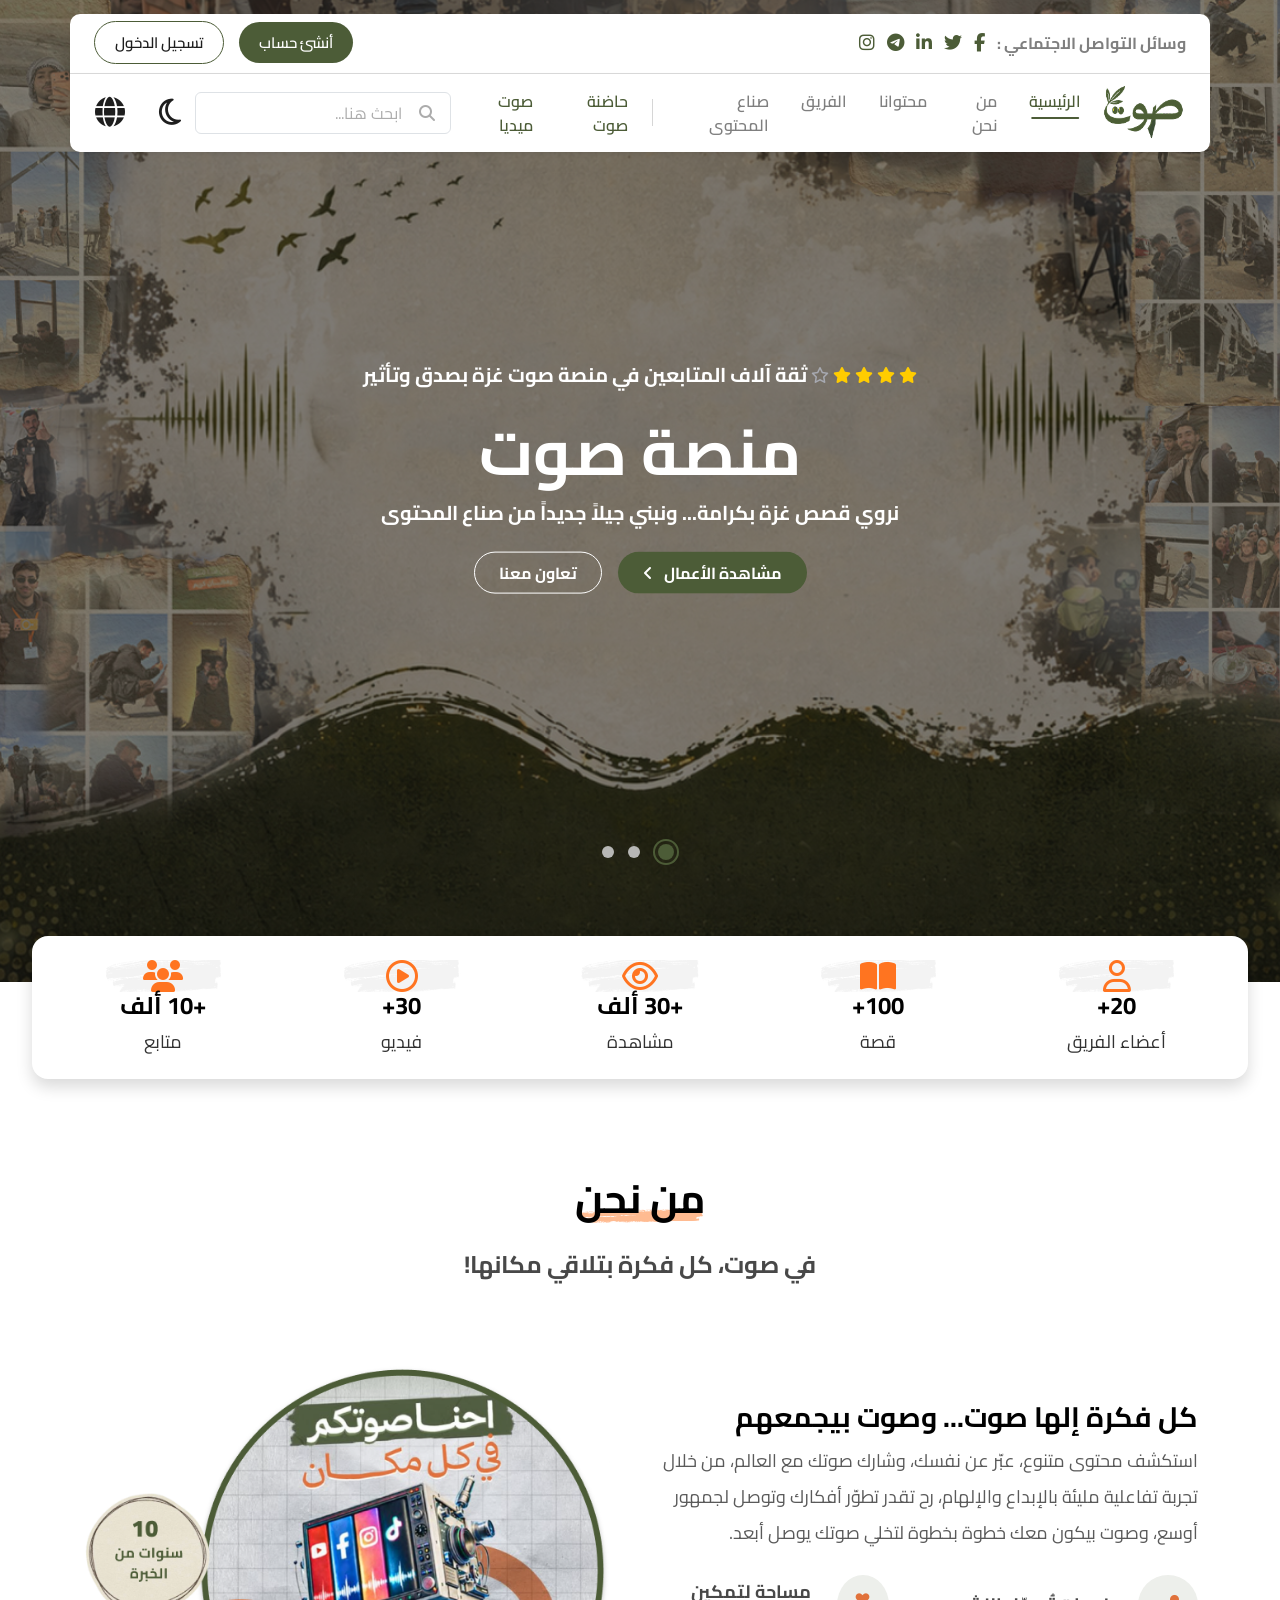
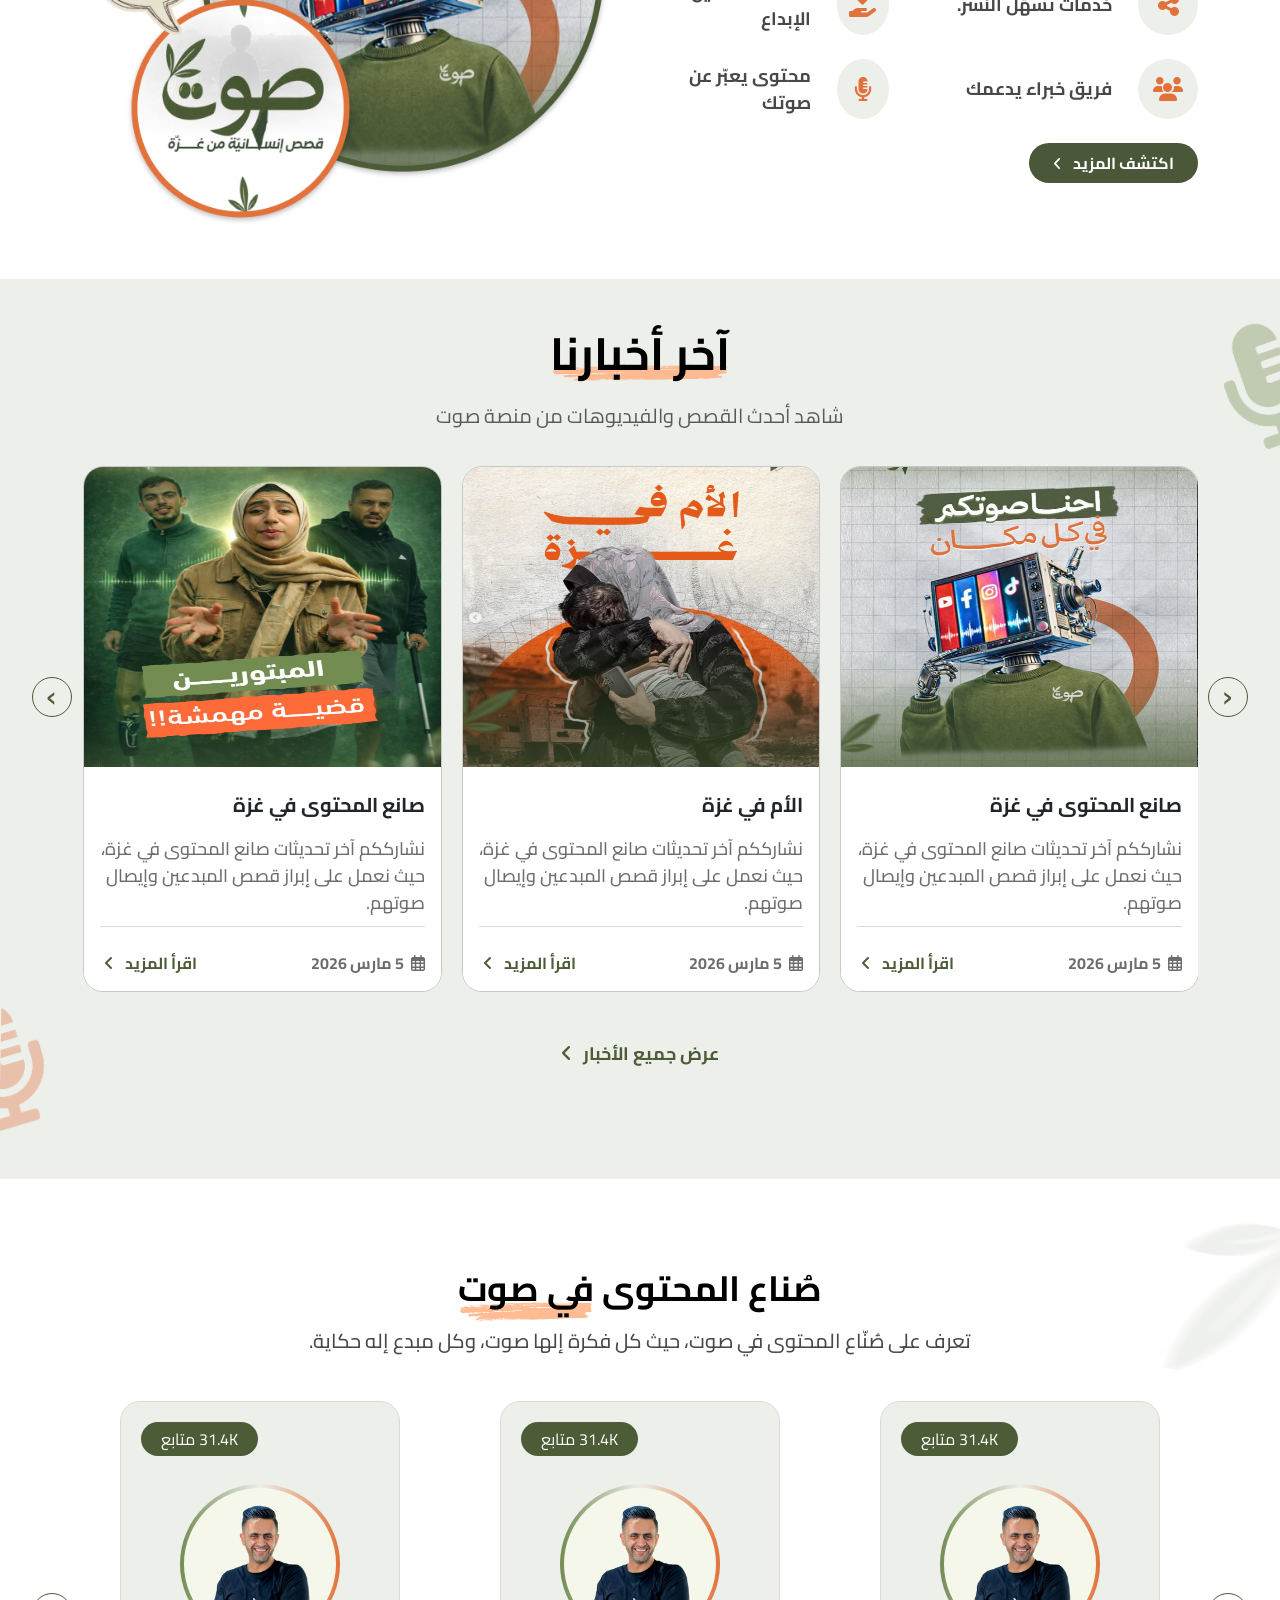
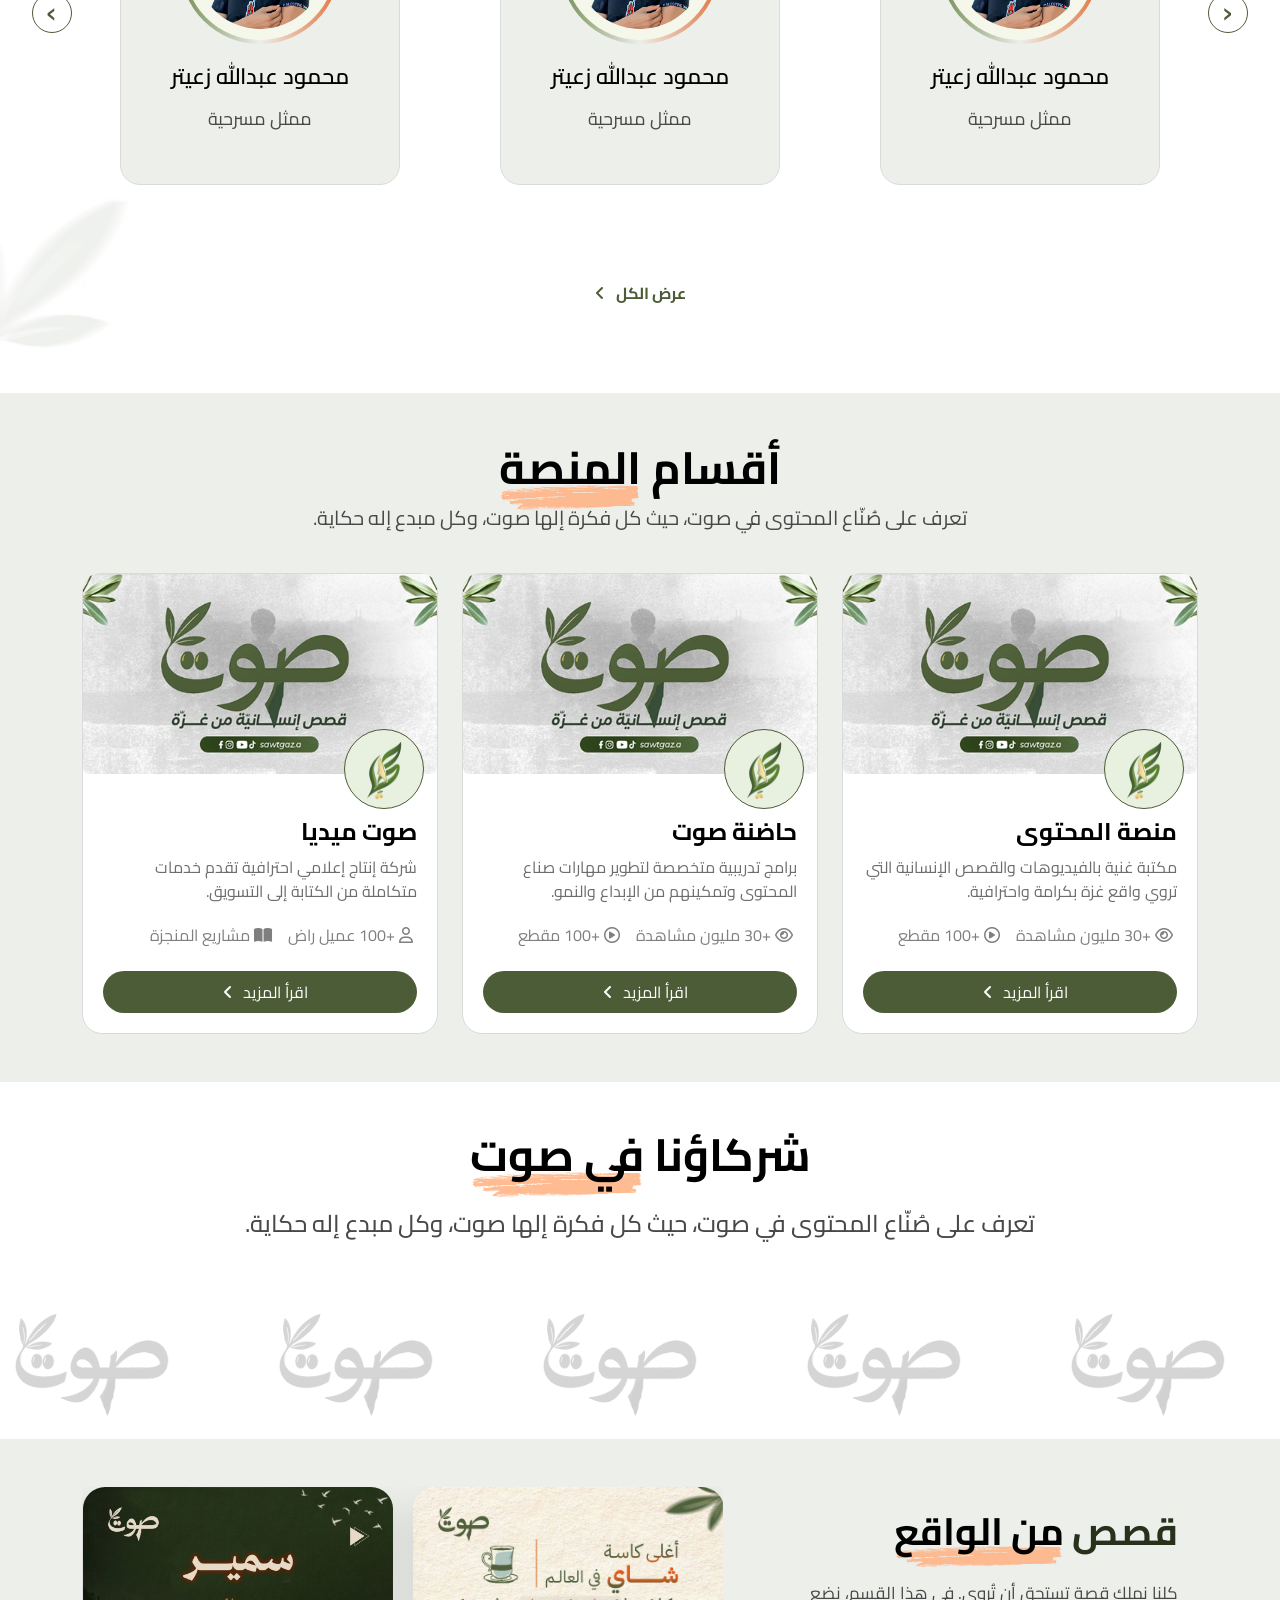
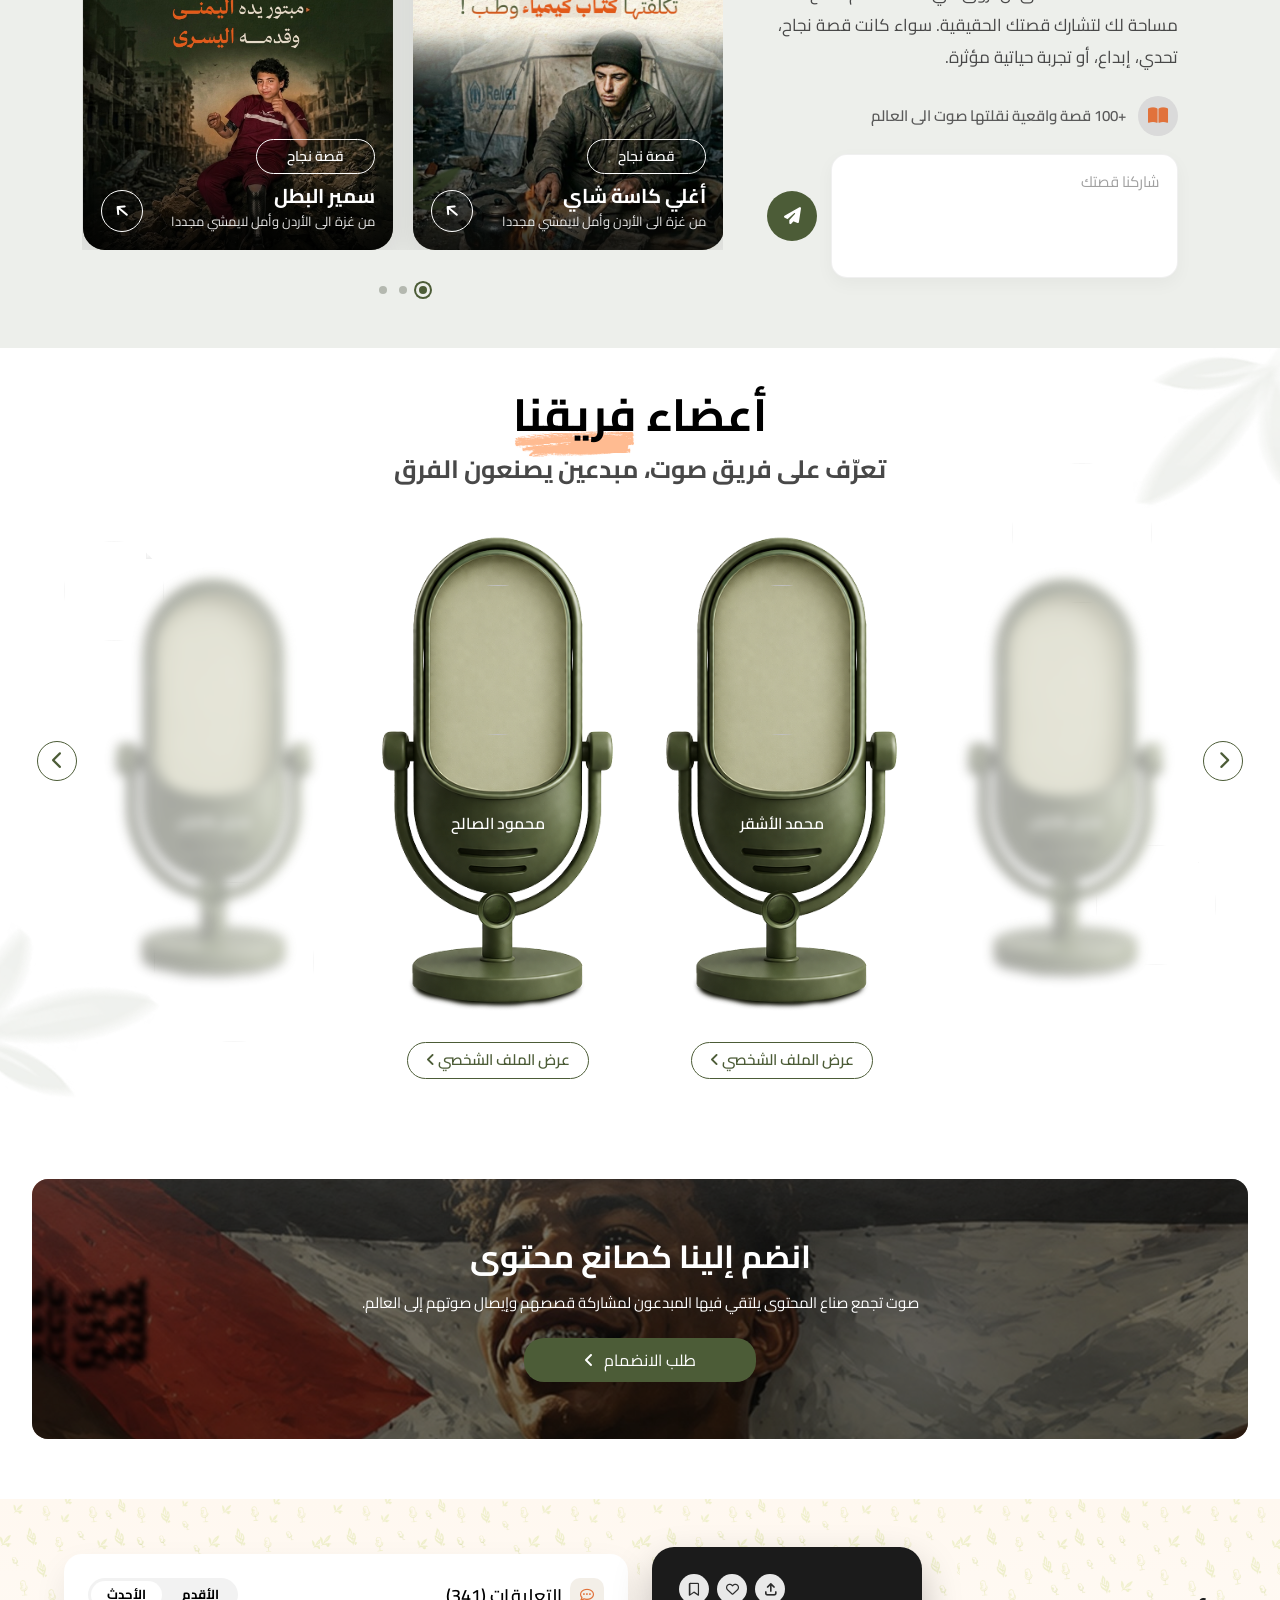
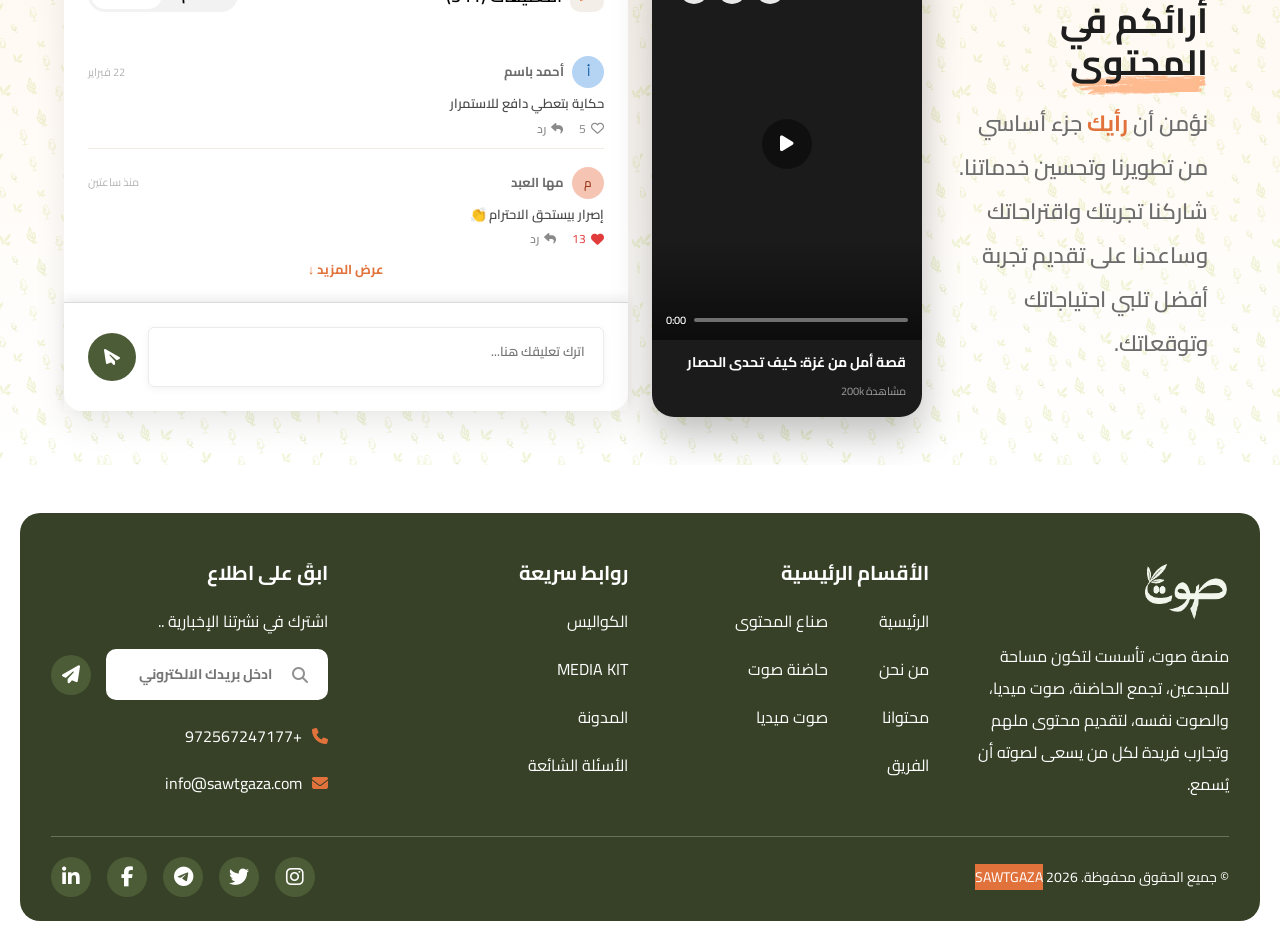
==== index.html @ f40f0eac "edit about page" ====
<!doctype html>
<html lang="ar" dir="rtl">
  <head>
    <meta charset="UTF-8" />
    <meta
      name="viewport"
      content="width=device-width, initial-scale=1, shrink-to-fit=no"
    />
    <meta http-equiv="X-UA-Compatible" content="IE=edge" />
    <title>Sawt</title>
    <link
      rel="shortcut icon"
      type="image/x-icon"
      href="assets/images/icon.png"
    />
    <!-- Bootstrap CSS -->
    <link
      href="https://cdn.jsdelivr.net/npm/bootstrap@5.3.0/dist/css/bootstrap.min.css"
      rel="stylesheet"
    />
    <!--<link rel="stylesheet" href="https://cdn.jsdelivr.net/npm/bootstrap@5.0.2/dist/css/bootstrap.rtl.min.css" integrity="sha384-gXt9imSW0VcJVHezoNQsP+TNrjYXoGcrqBZJpry9zJt8PCQjobwmhMGaDHTASo9N" crossorigin="anonymous">-->

    <link
      rel="stylesheet"
      href="https://cdnjs.cloudflare.com/ajax/libs/font-awesome/6.2.1/css/all.min.css"
      integrity="sha512-MV7K8+y+gLIBoVD59lQIYicR65iaqukzvf/nwasF0nqhPay5w/9lJmVM2hMDcnK1OnMGCdVK+iQrJ7lzPJQd1w=="
      crossorigin="anonymous"
      referrerpolicy="no-referrer"
    />
    <link
      rel="stylesheet"
      href="https://cdnjs.cloudflare.com/ajax/libs/OwlCarousel2/2.3.4/assets/owl.carousel.min.css"
      integrity="sha512-tS3S5qG0BlhnQROyJXvNjeEM4UpMXHrQfTGmbQ1gKmelCxlSEBUaxhRBj/EFTzpbP4RVSrpEikbmdJobCvhE3g=="
      crossorigin="anonymous"
      referrerpolicy="no-referrer"
    />
    <link
      rel="stylesheet"
      href="https://cdnjs.cloudflare.com/ajax/libs/aos/2.3.4/aos.css"
      integrity="sha512-1cK78a1o+ht2JcaW6g8OXYwqpev9+6GqOkz9xmBN9iUUhIndKtxwILGWYOSibOKjLsEdjyjZvYDq/cZwNeak0w=="
      crossorigin="anonymous"
      referrerpolicy="no-referrer"
    />
    <link
      rel="stylesheet"
      href="https://cdnjs.cloudflare.com/ajax/libs/fancybox/3.5.7/jquery.fancybox.min.css"
      integrity="sha512-H9jrZiiopUdsLpg94A333EfumgUBpO9MdbxStdeITo+KEIMaNfHNvwyjjDJb+ERPaRS6DpyRlKbvPUasNItRyw=="
      crossorigin="anonymous"
      referrerpolicy="no-referrer"
    />
    <link
      rel="stylesheet"
      href="https://cdnjs.cloudflare.com/ajax/libs/OwlCarousel2/2.3.4/assets/owl.carousel.min.css"
    />
    <link
      rel="stylesheet"
      href="https://cdnjs.cloudflare.com/ajax/libs/OwlCarousel2/2.3.4/assets/owl.theme.default.min.css"
    />
    <link rel="stylesheet" href="assets/css/style.css" />
  </head>

  <body>
    <header>
      <div class="main-header-wrapper py-1">
        <div
          class="container nav-face py-2 text-white border-bottom border-light border-opacity-25"
        >
          <div
            class="container d-flex justify-content-between align-items-center"
          >
            <div class="social-links">
              <span
                class="font-18 ms-2"
                data-i18n="follow_us"
                style="
                  color: rgba(127, 127, 127, 1);
                  font-weight: bold;
                  font-size: 16px;
                "
                >وسائل التواصل الاجتماعي</span
              >
              <a href="#" class="text-white ms-2"
                ><i class="fab fa-facebook-f font-18"></i
              ></a>
              <a href="#" class="text-white ms-2"
                ><i class="fab fa-twitter font-18"></i
              ></a>
              <a href="#" class="text-white ms-2"
                ><i class="fab fa-linkedin-in font-18"></i
              ></a>
              <a href="#" class="text-white ms-2"
                ><i class="fab fa-telegram-plane font-18"></i
              ></a>
              <a href="#" class="text-white ms-2"
                ><i class="fab fa-instagram font-18"></i
              ></a>
            </div>

            <div
              class="contact-info small d-flex justify-content-center align-items-center"
            >
              <div class="register-btn">
                <a href="register.html" data-i18n="register_account"
                  >أنشئ حساب</a
                >
              </div>
              <div class="sign-in-btn">
                <a href="login.html" data-i18n="sign_in">تسجيل الدخول</a>
              </div>
            </div>
          </div>
        </div>

        <nav class="navbar navbar-expand-lg py-1">
          <div class="container bg-white shadow-sm py-1">
            <a class="navbar-brand" href="#" style="margin-right: 0 !important">
              <img src="assets/images/صوت 1.png" alt="Sawt Logo" height="60" />
            </a>
            <button
              class="navbar-toggler"
              type="button"
              data-bs-toggle="collapse"
              data-bs-target="#mainNav"
            >
              <span class="navbar-toggler-icon"></span>
            </button>
            <div
              class="collapse navbar-collapse flex-column flex-lg-row align-items-start align-items-lg-center"
              id="mainNav"
            >
              <ul
                class="navbar-nav mb-2 mb-lg-0 fw-bold"
                style="text-align: start"
              >
                <li class="nav-item ms-lg-3">
                  <a
                    class="nav-link active font-16"
                    href="#"
                    data-i18n="nav_home"
                    >الرئيسية</a
                  >
                </li>
                <li class="nav-item ms-lg-3">
                  <a
                    class="nav-link font-16"
                    href="/about.html"
                    target="_self"
                    data-i18n="nav_about"
                    >من نحن</a
                  >
                </li>
                <li class="nav-item ms-lg-3">
                  <a
                    class="nav-link font-16"
                    href="/content.html"
                    data-i18n="nav_content"
                    >محتوانا</a
                  >
                </li>
                <li class="nav-item ms-lg-3">
                  <a class="nav-link font-16" href="#" data-i18n="nav_team"
                    >الفريق</a
                  >
                </li>
                <li class="nav-item ms-lg-3">
                  <a class="nav-link font-16" href="#" data-i18n="nav_creators"
                    >صناع المحتوى</a
                  >
                </li>
                <div class="v-divider d-none d-lg-block mx-3"></div>
                <li class="nav-item ms-lg-3">
                  <a
                    class="nav-link font-16"
                    href="#"
                    style="color: rgba(76, 92, 55, 1) !important"
                    data-i18n="nav_incubator"
                    >حاضنة صوت</a
                  >
                </li>
                <li class="nav-item ms-lg-3">
                  <a
                    class="nav-link font-16 font-color-green"
                    href="#"
                    style="color: rgba(76, 92, 55, 1) !important"
                    data-i18n="nav_media"
                    >صوت ميديا</a
                  >
                </li>
              </ul>

              <div class="d-flex gap-2 nav-search-div">
                <div class="position-relative nav-search-div">
                  <i
                    class="fa fa-search position-absolute top-50 end-0 translate-middle-y me-3"
                    style="color: #acacac"
                  ></i>

                  <input
                    type="text"
                    class="form-control pe-5 custom-placeholder py-2 search-input"
                    placeholder="ابحث هنا..."
                    data-i18n-placeholder="search_placeholder"
                  />
                </div>
              </div>

              <div class="contact-info-nav small d-flex">
                <div class="register-btn">
                  <a href="register.html" data-i18n="register_account"
                    >أنشئ حساب</a
                  >
                </div>
                <div class="sign-in-btn">
                  <a href="login.html" data-i18n="sign_in">تسجيل الدخول</a>
                </div>
              </div>
              <div class="searchDiv d-flex align-items-center gap-2">
                <button class="btn rounded-nav">
                  <i class="fa-regular fa-moon"></i>
                </button>

                <button class="btn rounded-nav language-btn">
                  <i class="fa-solid fa-globe"></i>
                </button>
              </div>
            </div>
          </div>
        </nav>

        <div id="heroCarousel" class="carousel slide" data-bs-ride="carousel">
          <div class="carousel-indicators">
            <div>
              <button
                type="button"
                data-bs-target="#heroCarousel"
                data-bs-slide-to="0"
                class="active"
              ></button>
            </div>
            <div>
              <button
                type="button"
                data-bs-target="#heroCarousel"
                data-bs-slide-to="1"
              ></button>
            </div>

            <div>
              <button
                type="button"
                data-bs-target="#heroCarousel"
                data-bs-slide-to="2"
              ></button>
            </div>
          </div>

          <div class="carousel-inner">
            <div class="carousel-item position-relative active">
              <div class="overlay"></div>
              <img
                src="assets/images/heroSectionImg.jpeg"
                class="d-block w-100 carousel-img"
                alt="منصة صوت 1"
              />
              <div class="carousel-caption-custom text-center">
                <div class="container">
                  <div
                    class="d-md-flex justify-content-center gap-1 mb-4 align-items-center"
                  >
                    <i class="fa-solid fa-star yellow-stars"></i>
                    <i class="fa-solid fa-star yellow-stars"></i>
                    <i class="fa-solid fa-star yellow-stars"></i>
                    <i class="fa-solid fa-star yellow-stars"></i>
                    <i class="fa-regular fa-star gray-star"></i>

                    <p
                      class="text-white fw-bold hero-subtitle mb-0"
                      data-i18n="hero_trust"
                    >
                      ثقة آلاف المتابعين في منصة صوت غزة بصدق وتأثير
                    </p>
                  </div>

                  <h1
                    class="display-3 fw-bold text-white hero-title"
                    data-i18n="hero_title"
                  >
                    منصة صوت
                  </h1>
                  <p
                    class="mb-4 text-white fw-bold hero-subtitle"
                    data-i18n="hero_subtitle"
                  >
                    نروي قصص غزة بكرامة... ونبني جيلاً جديداً من صناع المحتوى
                  </p>
                  <div
                    class="d-flex justify-content-center gap-3 heroOptionsBtn"
                  >
                    <button
                      class="btn rounded-pill px-4 py-2 text-white fw-bold hero-btn-watch"
                      style="background-color: rgba(76, 92, 55, 1)"
                    >
                      <span class="ms-2" data-i18n="hero_btn_watch"
                        >مشاهدة الأعمال</span
                      >
                      <i class="fa-solid fa-angle-left"></i>
                    </button>

                    <button
                      class="btn rounded-pill px-4 py-2 text-white fw-bold hero-btn-support"
                      data-i18n="hero_btn_collab"
                    >
                      تعاون معنا
                    </button>
                  </div>
                </div>
              </div>
            </div>
            <div class="carousel-item position-relative">
              <div class="overlay"></div>
              <img
                src="assets/images/background.PNG"
                class="d-block w-100 carousel-img"
                alt="منصة صوت 1"
              />
              <div class="carousel-caption-custom text-center">
                <div class="container">
                  <div
                    class="d-md-flex justify-content-center gap-1 mb-4 align-items-center"
                  >
                    <i class="fa-solid fa-star yellow-stars"></i>
                    <i class="fa-solid fa-star yellow-stars"></i>
                    <i class="fa-solid fa-star yellow-stars"></i>
                    <i class="fa-solid fa-star yellow-stars"></i>
                    <i class="fa-regular fa-star gray-star"></i>

                    <p
                      class="text-white fw-bold hero-subtitle mb-0"
                      data-i18n="hero_trust"
                    >
                      ثقة آلاف المتابعين في منصة صوت غزة بصدق وتأثير
                    </p>
                  </div>

                  <h1
                    class="display-3 fw-bold text-white hero-title"
                    data-i18n="hero_title"
                  >
                    منصة صوت
                  </h1>
                  <p
                    class="mb-4 text-white fw-bold hero-subtitle"
                    data-i18n="hero_subtitle"
                  >
                    نروي قصص غزة بكرامة... ونبني جيلاً جديداً من صناع المحتوى
                  </p>
                  <div
                    class="d-flex justify-content-center gap-3 heroOptionsBtn"
                  >
                    <button
                      class="btn rounded-pill px-4 py-2 text-white fw-bold hero-btn-watch"
                      style="background-color: rgba(76, 92, 55, 1)"
                    >
                      <span class="ms-2" data-i18n="hero_btn_watch"
                        >مشاهدة الأعمال</span
                      >
                      <i class="fa-solid fa-angle-left"></i>
                    </button>

                    <button
                      class="btn rounded-pill px-4 py-2 text-white fw-bold hero-btn-support"
                      data-i18n="hero_btn_collab"
                    >
                      تعاون معنا
                    </button>
                  </div>
                </div>
              </div>
            </div>
            <div class="carousel-item position-relative">
              <div class="overlay"></div>
              <img
                src="assets/images/heroSectionImg.jpeg"
                class="d-block w-100 carousel-img"
                alt="منصة صوت 1"
              />
              <div class="carousel-caption-custom text-center">
                <div class="container">
                  <div
                    class="d-md-flex justify-content-center gap-1 mb-4 align-items-center"
                  >
                    <i class="fa-solid fa-star yellow-stars"></i>
                    <i class="fa-solid fa-star yellow-stars"></i>
                    <i class="fa-solid fa-star yellow-stars"></i>
                    <i class="fa-solid fa-star yellow-stars"></i>
                    <i class="fa-regular fa-star gray-star"></i>

                    <p
                      class="text-white fw-bold hero-subtitle mb-0"
                      data-i18n="hero_trust"
                    >
                      ثقة آلاف المتابعين في منصة صوت غزة بصدق وتأثير
                    </p>
                  </div>
                  <h1
                    class="display-3 fw-bold text-white hero-title"
                    data-i18n="hero_title"
                  >
                    منصة صوت
                  </h1>
                  <p
                    class="mb-4 text-white fw-bold hero-subtitle"
                    data-i18n="hero_subtitle"
                  >
                    نروي قصص غزة بكرامة... ونبني جيلاً جديداً من صناع المحتوى
                  </p>
                  <div
                    class="d-flex justify-content-center gap-3 heroOptionsBtn"
                  >
                    <button
                      class="btn rounded-pill px-4 py-2 text-white fw-bold hero-btn-watch"
                      style="background-color: rgba(76, 92, 55, 1)"
                    >
                      <span class="ms-2" data-i18n="hero_btn_watch"
                        >مشاهدة الأعمال</span
                      >
                      <i class="fa-solid fa-angle-left"></i>
                    </button>

                    <button
                      class="btn rounded-pill px-4 py-2 text-white fw-bold hero-btn-support"
                      data-i18n="hero_btn_collab"
                    >
                      تعاون معنا
                    </button>
                  </div>
                </div>
              </div>
            </div>
          </div>
        </div>
      </div>

      <div class="stats-bar">
        <div
          class="box-element container front-face text-white rounded-4 shadow py-4"
        >
          <div
            class="row d-flex justify-content-center align-items-center text-center g-0"
          >
            <div class="col count">
              <i class="fa-regular fa-user"></i>
              <h3 class="counter font-mob-22">20+</h3>
              <p class="mb-0" data-i18n="stat_team">أعضاء الفريق</p>
            </div>
            <div class="col count">
              <i class="fa-solid fa-book-open"></i>
              <h3 class="font-mob-22 counter">100+</h3>
              <p class="mb-0" data-i18n="stat_stories">قصة</p>
            </div>
            <div class="col count">
              <i class="fa-regular fa-eye"></i>
              <h3 class="font-mob-22">
                +30 <span data-i18n="one_thousand"></span>
              </h3>
              <p class="mb-0" data-i18n="stat_views">مشاهدة</p>
            </div>
            <div class="col count">
              <i class="fa-regular fa-circle-play"></i>
              <h3 class="counter font-mob-22">30+</h3>
              <p class="mb-0" data-i18n="stat_videos">فيديو</p>
            </div>
            <div class="col count">
              <i class="fa-solid fa-users"></i>
              <h3 class="font-mob-22">
                +10 <span data-i18n="one_thousand"></span>
              </h3>

              <p class="mb-0" data-i18n="stat_followers">متابع</p>
            </div>
          </div>
        </div>
      </div>
    </header>
    <main class="my-5">
      <section class="sout-section py-5">
        <div class="container">
          <div class="text-center" style="margin-bottom: 70px">
            <h1 class="fw-bold who-us" data-i18n="who_we_are">من نحن</h1>
            <p
              class="mt-4 font-24 fw-bold"
              style="color: rgba(72, 72, 72, 1)"
              data-i18n="welcome_lead"
            >
              في صوت، كل فكرة بتلاقي مكانها!
            </p>
          </div>
          <div class="row">
            <div
              class="col-lg-6 position-relative mt-5"
              style="text-align: start"
            >
              <!-- <img class="mb-2" src="assets/images/صوت 2.png" alt="" /> -->
              <!-- <h6
                class="text-bold mb-2 fw-bold font-18"
                style="color: #9a9a9a"
                data-i18n="welcome_label"
              >
                أهلاً بكم في صوت
              </h6> -->
              <h3
                class="main-title text-bold fw-bold"
                data-i18n="welcome_title"
              >
                كل فكرة إلها صوت... وصوت بيجمعهم
              </h3>

              <p
                class="description text-secondary font-18 lh-lg"
                style="color: rgba(90, 90, 90, 1) !important"
                data-i18n="welcome_desc"
              >
                استكشف محتوى متنوع، عبّر عن نفسك، وشارك صوتك مع العالم، من خلال
                تجربة تفاعلية مليئة بالإبداع والإلهام، رح تقدر تطوّر أفكارك
                وتوصل لجمهور أوسع، وصوت بيكون معك خطوة بخطوة لتخلي صوتك يوصل
                أبعد.
              </p>

              <div class="features-grid row gap-4 my-4">
                <div class="col-6 feature-item d-flex align-items-center">
                  <div class="icon-box">
                    <i class="fa-solid fa-share-nodes"></i>
                  </div>

                  <span
                    class="me-md-3 ms-2 text-bold font-18 fw-bold"
                    data-i18n="feature_publish"
                    >خدمات تُسهّل النشر.</span
                  >
                </div>
                <div class="col feature-item d-flex align-items-center">
                  <div class="icon-box">
                    <i class="fa-solid fa-hand-holding-heart"></i>
                  </div>

                  <span
                    class="me-md-3 ms-2 text-bold font-18 fw-bold"
                    data-i18n="feature_empower_creativity"
                    >مساحة لتمكين الإبداع</span
                  >
                </div>

                <div class="col-6 feature-item d-flex align-items-center">
                  <div class="icon-box">
                    <i class="fa-solid fa-users"></i>
                  </div>

                  <span
                    class="me-md-3 ms-2 text-bold font-18 fw-bold"
                    data-i18n="feature_expert_team"
                    >فريق خبراء يدعمك
                  </span>
                </div>
                <div class="col feature-item d-flex align-items-center">
                  <div class="icon-box">
                    <i class="fa-solid fa-microphone-lines"></i>
                  </div>

                  <span
                    class="me-md-3 ms-2 text-bold font-18 fw-bold"
                    data-i18n="feature_express_voice"
                  >
                    محتوى يعبّر عن صوتك
                  </span>
                </div>
              </div>

              <a
                href="#"
                class="btn btn-dark-green rounded-pill px-4 py-2 font-16 text-bold fw-bold"
              >
                <span class="" data-i18n="discover_more">اكتشف المزيد</span>
                <i
                  class="fa-solid fa-angle-left me-2 font-14 text-bold arrow"
                ></i>
              </a>
            </div>

            <div class="col-lg-6 mt-2">
              <img class="image-swat" src="assets/images/swat.png" alt="" />
            </div>
          </div>
        </div>
      </section>

      <section class="latest-news py-5 position-relative">
        <div class="bg-icon bg-icon-right">
          <img src="assets/images/fa-solid_microphone-alt.png" alt="" />
        </div>
        <div class="bg-icon bg-icon-left">
          <img src="assets/images/fa-solid_microphone-alt (1).png" alt="" />
        </div>
        <div class="container">
          <div class="text-center mb-2">
            <h2 class="fw-bold who-us" style="font-size: 45px">
              <span data-i18n="news_title_pre">آخر</span>
              <span data-i18n="news_title_highlight">أخبارنا</span>
            </h2>
            <p
              class="news-subtitle"
              style="
                font-size: 20px;
                color: rgba(90, 90, 90, 1);
                margin: 20px 0px 35px 0px !important;
              "
              data-i18n="news_subtitle"
            >
              شاهد أحدث القصص والفيديوهات من منصة صوت
            </p>
          </div>
          <div class="owl-carousel creators-carousel">
            <div class="item">
              <div class="card h-100 news-card">
                <img
                  src="assets/images/Rectangle 701.png"
                  class="card-img-top"
                  alt="صانع المحتوى"
                />
                <div class="card-body">
                  <h5 class="card-title fw-bold" data-i18n="news_card1_title">
                    صانع المحتوى في غزة
                  </h5>
                  <p
                    class="card-text font-md-18"
                    style="font-weight: 500; color: rgba(109, 109, 109, 1)"
                    data-i18n="news_desc"
                  >
                    نشارككم آخر تحديثات صانع المحتوى في غزة، حيث نعمل على إبراز
                    قصص المبدعين وإيصال صوتهم.
                  </p>
                </div>
                <div
                  class="card-footer bg-white border-0 d-flex font-16 text-dark pb-3 fw-bold"
                >
                  <span>
                    <i
                      class="fa-regular fa-calendar-days ms-1"
                      style="color: rgba(109, 109, 109, 1)"
                    ></i>

                    <span
                      data-i18n="news_date"
                      style="color: rgba(109, 109, 109, 1)"
                      >5 مارس 2026</span
                    >
                  </span>
                  <span>
                    <a href="#">
                      <span
                        style="color: rgba(76, 92, 55, 1)"
                        data-i18n="read_more"
                        >اقرأ المزيد</span
                      >
                      <i
                        class="fa-solid fa-angle-left me-2 ms-1 arrow"
                        style="color: rgba(76, 92, 55, 1)"
                      ></i>
                    </a>
                  </span>
                </div>
              </div>
            </div>
            <div class="item">
              <div class="card h-100 news-card">
                <img
                  src="assets/images/Rectangle 703.png"
                  class="card-img-top"
                  alt="الام في غزة "
                />
                <div class="card-body">
                  <h5 class="card-title fw-bold" data-i18n="news_card2_title">
                    الام في غزة
                  </h5>
                  <p
                    class="card-text font-md-18"
                    style="font-weight: 500; color: rgba(109, 109, 109, 1)"
                    data-i18n="news_desc"
                  >
                    نشارككم آخر تحديثات صانع المحتوى في غزة، حيث نعمل على إبراز
                    قصص المبدعين وإيصال صوتهم.
                  </p>
                </div>
                <div
                  class="card-footer bg-white border-0 d-flex font-16 text-dark pb-3 fw-bold"
                >
                  <span>
                    <i
                      class="fa-regular fa-calendar-days ms-1"
                      style="color: rgba(109, 109, 109, 1)"
                    ></i>

                    <span
                      data-i18n="news_date"
                      style="color: rgba(109, 109, 109, 1)"
                      >5 مارس 2026</span
                    >
                  </span>
                  <span>
                    <a href="#">
                      <span
                        style="color: rgba(76, 92, 55, 1)"
                        data-i18n="read_more"
                        >اقرأ المزيد</span
                      >
                      <i
                        class="fa-solid fa-angle-left me-2 ms-1 arrow"
                        style="color: rgba(76, 92, 55, 1)"
                      ></i>
                    </a>
                  </span>
                </div>
              </div>
            </div>
            <div class="item">
              <div class="card h-100 news-card">
                <img
                  src="assets/images/Rectangle 705.png"
                  class="card-img-top"
                  alt="صانع المحتوى"
                />
                <div class="card-body">
                  <h5 class="card-title fw-bold" data-i18n="news_card1_title">
                    صانع المحتوى في غزة
                  </h5>
                  <p
                    class="card-text font-md-18"
                    style="font-weight: 500; color: rgba(109, 109, 109, 1)"
                    data-i18n="news_desc"
                  >
                    نشارككم آخر تحديثات صانع المحتوى في غزة، حيث نعمل على إبراز
                    قصص المبدعين وإيصال صوتهم.
                  </p>
                </div>
                <div
                  class="card-footer bg-white border-0 d-flex font-16 text-dark pb-3 fw-bold"
                >
                  <span>
                    <i
                      class="fa-regular fa-calendar-days ms-1"
                      style="color: rgba(109, 109, 109, 1)"
                    ></i>
                    <span
                      data-i18n="news_date"
                      style="color: rgba(109, 109, 109, 1)"
                      >5 مارس 2026</span
                    >
                  </span>
                  <span>
                    <a href="#">
                      <span
                        style="color: rgba(76, 92, 55, 1)"
                        data-i18n="read_more"
                        >اقرأ المزيد</span
                      >
                      <i
                        class="fa-solid fa-angle-left me-2 ms-1 arrow"
                        style="color: rgba(76, 92, 55, 1)"
                      ></i>
                    </a>
                  </span>
                </div>
              </div>
            </div>
          </div>

          <div class="text-center mt-5 fw-bold">
            <a href="#" class="px-3 py-2 fw-bold">
              <span
                data-i18n="view_all_news"
                style="color: rgba(76, 92, 55, 1); font-size: 18px"
                >عرض جميع الأخبار</span
              >
              <i
                class="fa-solid fa-angle-left me-2 arrow"
                style="color: rgba(76, 92, 55, 1); font-size: 18px"
              ></i>
            </a>
          </div>
        </div>
      </section>

      <section class="content-section my-5">
        <div class="container position-relative">
          <img
            src="assets/images/leaf_cutout.png"
            class="olive-branch branch-left-top-content-section"
            alt="Olive Branch"
          />
          <img
            src="assets/images/leaf_cutout.png"
            class="olive-branch branch-right-bottom-content-section"
            alt="Olive Branch"
          />

          <div class="text-center mb-5">
            <h1
              class="creators-title"
              style="font-size: 35px; font-weight: bolder"
            >
              <span data-i18n="creators_title_main">صُناع المحتوى</span>
              <span class="who-us" data-i18n="at_sawt">في صوت</span>
            </h1>
            <h4
              class="font-20 creators-subtitle"
              style="color: rgba(72, 72, 72, 1); margin-top: 20px"
              data-i18n="creators_subtitle"
            >
              تعرف على صُنّاع المحتوى في صوت، حيث كل فكرة إلها صوت، وكل مبدع إله
              حكاية.
            </h4>
          </div>
          <div class="owl-carousel creators-carousel2">
            <!-- Card 1 -->
            <div class="item">
              <a href="#" class="text-decoration-none">
                <div class="main-container">
                  <div class="the-card">
                    <div
                      class="face front-face-img w-100 h-100 overflow-hidden text-white"
                    >
                      <div class="arrowDiv">
                        <span class="followers" data-i18n="creator_followers">
                          31.4K متابع
                        </span>
                      </div>

                      <div class="d-flex flex-column align-items-center pt-2">
                        <div
                          class="img-circle rounded-circle p-2 mb-3 d-flex justify-content-center align-items-center"
                        >
                          <img
                            class="rounded-circle object-fit-cover"
                            style="width: 130px; height: 130px"
                            src="assets/images/محمود زعيتر 2.png"
                            alt="محمود زعيتر"
                          />
                        </div>
                        <div
                          class="name-tag text-center mb-1"
                          data-i18n="creator_name"
                        >
                          محمود عبدالله زعيتر
                        </div>
                        <div
                          class="job-tag p-2 text-center"
                          data-i18n="creator_role"
                        >
                          ممثل مسرحية
                        </div>
                      </div>
                    </div>

                    <!-- <div
                      class="back-face face-back d-flex flex-column text-center py-4 px-3 w-100 h-100"
                    >
                      <div
                        class="arrowDiv text-black py-1 px-3 small align-self-end mb-3"
                        data-i18n="creator_share"
                      >
                        شارك مع صوت
                      </div>
                      <h4 class="font-16" data-i18n="creator_name">
                        محمود زعيتر
                      </h4>
                      <p
                        class="text-center p-2 font-14"
                        data-i18n="creator_bio"
                      >
                        صانع محتوى وفنان كوميدي فلسطيني من قطاع غزة
                      </p>

                      <div
                        class="quote-box text-white p-3 small lh-base mb-3 text-center font-14"
                        data-i18n="creator_quote"
                      >
                        تجربتي مع صوت كانت مختلفة، أخيراً لقيت مكان بيفهمني
                        كمبدع ....
                      </div>

                      <div
                        class="profile-btn d-block text-center text-white text-decoration-none py-2 rounded-pill shadow-sm font-12"
                      >
                        <span data-i18n="view_more">عرض المزيد</span>
                        <i class="fa-solid fa-chevron-left me-1"></i>
                      </div>
                    </div> -->
                  </div>
                </div>
              </a>
            </div>

            <!-- Card 2 -->
            <div class="item">
              <a href="#" class="text-decoration-none">
                <div class="main-container">
                  <div class="the-card position-relative">
                    <div
                      class="face front-face-img w-100 h-100 overflow-hidden text-white"
                    >
                      <div class="arrowDiv">
                        <span class="followers" data-i18n="creator_followers">
                          31.4K متابع
                        </span>
                      </div>

                      <div class="d-flex flex-column align-items-center pt-2">
                        <div
                          class="img-circle rounded-circle p-2 mb-3 d-flex justify-content-center align-items-center"
                        >
                          <img
                            class="rounded-circle object-fit-cover"
                            style="width: 130px; height: 130px"
                            src="assets/images/محمود زعيتر 2.png"
                            alt="محمود زعيتر"
                          />
                        </div>
                        <div
                          class="name-tag text-center mb-1"
                          data-i18n="creator_name"
                        >
                          محمود عبدالله زعيتر
                        </div>
                        <div
                          class="job-tag p-2 text-center"
                          data-i18n="creator_role"
                        >
                          ممثل مسرحية
                        </div>
                      </div>
                    </div>

                    <!-- <div
                      class="back-face face-back d-flex flex-column text-center py-4 px-3 w-100 h-100"
                    >
                      <div
                        class="arrowDiv text-black py-1 px-3 small align-self-end mb-3"
                        data-i18n="creator_share"
                      >
                        شارك مع صوت
                      </div>
                      <h4 class="font-16" data-i18n="creator_name">
                        محمود زعيتر
                      </h4>
                      <p
                        class="text-center p-2 font-14"
                        data-i18n="creator_bio"
                      >
                        صانع محتوى وفنان كوميدي فلسطيني من قطاع غزة
                      </p>

                      <div
                        class="quote-box text-white p-3 small lh-base mb-3 text-center font-14"
                        data-i18n="creator_quote"
                      >
                        تجربتي مع صوت كانت مختلفة، أخيراً لقيت مكان بيفهمني
                        كمبدع ....
                      </div>

                      <div
                        class="profile-btn d-block text-center text-white text-decoration-none py-2 rounded-pill shadow-sm font-12"
                      >
                        <span data-i18n="view_more">عرض المزيد</span>
                        <i class="fa-solid fa-chevron-left me-1"></i>
                      </div>
                    </div> -->
                  </div>
                </div>
              </a>
            </div>

            <!-- Card 3 -->
            <div class="item">
              <a href="#" class="text-decoration-none">
                <div class="main-container">
                  <div class="the-card position-relative">
                    <div
                      class="face front-face-img w-100 h-100 overflow-hidden text-white"
                    >
                      <div class="arrowDiv">
                        <span class="followers" data-i18n="creator_followers">
                          31.4K متابع
                        </span>
                      </div>

                      <div class="d-flex flex-column align-items-center pt-2">
                        <div
                          class="img-circle rounded-circle p-2 mb-3 d-flex justify-content-center align-items-center"
                        >
                          <img
                            class="rounded-circle object-fit-cover"
                            style="width: 130px; height: 130px"
                            src="assets/images/محمود زعيتر 2.png"
                            alt="محمود زعيتر"
                          />
                        </div>
                        <div
                          class="name-tag text-center mb-1"
                          data-i18n="creator_name"
                        >
                          محمود عبدالله زعيتر
                        </div>
                        <div
                          class="job-tag p-2 text-center"
                          data-i18n="creator_role"
                        >
                          ممثل مسرحية
                        </div>
                      </div>
                    </div>

                    <!-- <div
                      class="back-face face-back d-flex flex-column text-center py-4 px-3 w-100 h-100"
                    >
                      <div
                        class="arrowDiv text-black py-1 px-3 small align-self-end mb-3"
                        data-i18n="creator_share"
                      >
                        شارك مع صوت
                      </div>
                      <h4 class="font-16" data-i18n="creator_name">
                        محمود زعيتر
                      </h4>
                      <p
                        class="text-center p-2 font-14"
                        data-i18n="creator_bio"
                      >
                        صانع محتوى وفنان كوميدي فلسطيني من قطاع غزة
                      </p>

                      <div
                        class="quote-box text-white p-3 small lh-base mb-3 text-center font-14"
                        data-i18n="creator_quote"
                      >
                        تجربتي مع صوت كانت مختلفة، أخيراً لقيت مكان بيفهمني
                        كمبدع ....
                      </div>

                      <div
                        class="profile-btn d-block text-center text-white text-decoration-none py-2 rounded-pill shadow-sm font-12"
                      >
                        <span data-i18n="view_more">عرض المزيد</span>
                        <i class="fa-solid fa-chevron-left me-1"></i>
                      </div>
                    </div> -->
                  </div>
                </div>
              </a>
            </div>

            <!-- Card 4 -->
            <div class="item">
              <a href="#" class="text-decoration-none">
                <div class="main-container">
                  <div class="the-card position-relative">
                    <div
                      class="face front-face-img w-100 h-100 overflow-hidden text-white"
                    >
                      <div class="arrowDiv">
                        <span class="followers" data-i18n="creator_followers">
                          31.4K متابع
                        </span>
                      </div>

                      <div class="d-flex flex-column align-items-center pt-2">
                        <div
                          class="img-circle rounded-circle p-2 mb-3 d-flex justify-content-center align-items-center"
                        >
                          <img
                            class="rounded-circle object-fit-cover"
                            style="width: 130px; height: 130px"
                            src="assets/images/محمود زعيتر 2.png"
                            alt="محمود زعيتر"
                          />
                        </div>
                        <div
                          class="name-tag text-center mb-1"
                          data-i18n="creator_name"
                        >
                          محمود عبدالله زعيتر
                        </div>
                        <div
                          class="job-tag p-2 text-center"
                          data-i18n="creator_role"
                        >
                          ممثل مسرحية
                        </div>
                      </div>
                    </div>

                    <!-- <div
                      class="back-face face-back d-flex flex-column text-center py-4 px-3 w-100 h-100"
                    >
                      <div
                        class="arrowDiv text-black py-1 px-3 small align-self-end mb-3"
                        data-i18n="creator_share"
                      >
                        شارك مع صوت
                      </div>
                      <h4 class="font-16" data-i18n="creator_name">
                        محمود زعيتر
                      </h4>
                      <p
                        class="text-center p-2 font-14"
                        data-i18n="creator_bio"
                      >
                        صانع محتوى وفنان كوميدي فلسطيني من قطاع غزة
                      </p>

                      <div
                        class="quote-box text-white p-3 small lh-base mb-3 text-center font-14"
                        data-i18n="creator_quote"
                      >
                        تجربتي مع صوت كانت مختلفة، أخيراً لقيت مكان بيفهمني
                        كمبدع ....
                      </div>

                      <div
                        class="profile-btn d-block text-center text-white text-decoration-none py-2 rounded-pill shadow-sm font-12"
                      >
                        <span data-i18n="view_more">عرض المزيد</span>
                        <i class="fa-solid fa-chevron-left me-1"></i>
                      </div>
                    </div> -->
                  </div>
                </div>
              </a>
            </div>
          </div>

          <div class="text-center">
            <a
              href="#"
              class="px-4 py-2 fw-bold"
              style="color: rgba(76, 92, 55, 1) !important"
            >
              <span data-i18n="view_all">عرض الكل</span>
              <i class="fa-solid fa-angle-left me-2 arrow"></i>
            </a>
          </div>
        </div>
      </section>

      <section class="platform-sections py-5 text-center mb-2">
        <div class="container">
          <div class="header-content mb-3">
            <h2 class="text-black fw-bold" style="font-size: 45px !important">
              <span data-i18n="platform_title_pre">أقسام</span>
              <span
                class="who-us"
                style="font-size: 45px !important"
                data-i18n="platform_title_highlight"
                >المنصة</span
              >
            </h2>
            <p
              class="font-20"
              style="color: rgba(72, 72, 72, 1)"
              data-i18n="creators_subtitle"
            >
              تعرف على صُنّاع المحتوى في صوت، حيث كل فكرة إلها صوت، وكل مبدع إله
              حكاية.
            </p>
          </div>

          <div class="row g-4 mt-2 justify-content-center">
            <div class="col-md-4">
              <div class="platform-card">
                <div class="image-container">
                  <img
                    src="assets/images/Rectangle 592.png"
                    alt="منصة المحتوى"
                    class="img-fluid"
                  />
                  <div class="up-center-icon">
                    <div class="center-img">
                      <img
                        class="w-100 h-100"
                        src="assets/images/شعار الحاضنة.png"
                        alt="شعار الحاضنة"
                      />
                    </div>
                  </div>
                </div>
                <div class="card-content mt-4">
                  <h4
                    class="text-black fw-bold"
                    data-i18n="platform_card1_title"
                  >
                    منصة المحتوى
                  </h4>
                  <p data-i18n="platform_card1_desc">
                    مكتبة غنية بالفيديوهات والقصص الإنسانية التي تروي واقع غزة
                    بكرامة واحترافية.
                  </p>

                  <div class="stats d-flex justify-content-start gap-3 mb-2">
                    <span
                      class="text-light-muted lh-lg"
                      style="color: rgba(127, 127, 127, 1)"
                    >
                      <i class="fa-regular fa-eye me-1"></i>
                      <span data-i18n="stat_views_30m">+30 مليون مشاهدة</span>
                    </span>

                    <span
                      class="text-light-muted lh-lg"
                      style="color: rgba(127, 127, 127, 1)"
                    >
                      <i class="fa-regular fa-circle-play"></i>
                      <span data-i18n="stat_clips_100">+100 مقطع</span>
                    </span>
                  </div>

                  <a href="#" class="read-more-btn text-white">
                    <span data-i18n="read_more">اقرأ المزيد</span>
                    <span class="arrow"
                      ><i class="fa-solid fa-angle-left"></i
                    ></span>
                  </a>
                </div>
              </div>
            </div>

            <div class="col-md-4">
              <div class="platform-card">
                <div class="image-container">
                  <img
                    src="assets/images/Rectangle 592.png"
                    alt="منصة المحتوى"
                    class="img-fluid"
                  />
                  <div class="up-center-icon">
                    <div class="center-img">
                      <img
                        class="w-100 h-100"
                        src="assets/images/شعار الحاضنة.png"
                        alt="شعار الحاضنة"
                      />
                    </div>
                  </div>
                </div>
                <div class="card-content mt-4">
                  <h4
                    class="text-black fw-bold"
                    data-i18n="platform_card2_title"
                  >
                    حاضنة صوت
                  </h4>
                  <p data-i18n="platform_card2_desc">
                    برامج تدريبية متخصصة لتطوير مهارات صناع المحتوى وتمكينهم من
                    الإبداع والتميز.
                  </p>

                  <div class="stats d-flex justify-content-start gap-3 mb-2">
                    <span
                      class="text-light-muted lh-lg"
                      style="color: rgba(127, 127, 127, 1)"
                    >
                      <i class="fa-regular fa-eye me-1"></i>
                      <span data-i18n="stat_views_30m">+30 مليون مشاهدة</span>
                    </span>

                    <span
                      class="text-light-muted lh-lg"
                      style="color: rgba(127, 127, 127, 1)"
                    >
                      <i class="fa-regular fa-circle-play"></i>
                      <span data-i18n="stat_clips_100">+100 مقطع</span>
                    </span>
                  </div>

                  <a href="#" class="read-more-btn text-white">
                    <span data-i18n="read_more">اقرأ المزيد</span>
                    <span class="arrow"
                      ><i class="fa-solid fa-angle-left"></i
                    ></span>
                  </a>
                </div>
              </div>
            </div>
            <div class="col-md-4">
              <div class="platform-card">
                <div class="image-container">
                  <img
                    src="assets/images/Rectangle 592.png"
                    alt="منصة المحتوى"
                    class="img-fluid"
                  />
                  <div class="up-center-icon">
                    <div class="center-img">
                      <img
                        class="w-100 h-100"
                        src="assets/images/شعار الحاضنة.png"
                        alt="شعار الحاضنة"
                      />
                    </div>
                  </div>
                </div>
                <div class="card-content mt-4">
                  <h4
                    class="text-black fw-bold"
                    data-i18n="platform_card3_title"
                  >
                    صوت ميديا
                  </h4>
                  <p data-i18n="platform_card3_desc">
                    شركة إنتاج إعلامي احترافية تقدم خدمات متكاملة من الكتابة إلى
                    التسويق.
                  </p>

                  <div class="stats d-flex justify-content-start gap-3 mb-2">
                    <span
                      class="text-light-muted lh-lg"
                      style="color: rgba(127, 127, 127, 1)"
                    >
                      <i class="fa-regular fa-user me-1"></i>
                      <span data-i18n="stat_clients_100">+100 عميل راض</span>
                    </span>

                    <span
                      class="text-light-muted lh-lg"
                      style="color: rgba(127, 127, 127, 1)"
                    >
                      <i class="fa-solid fa-book-open"></i>
                      <span data-i18n="stat_projects_done">مشاريع المنجزة</span>
                    </span>
                  </div>

                  <a href="#" class="read-more-btn text-white">
                    <span data-i18n="read_more">اقرأ المزيد</span>
                    <span class="arrow"
                      ><i class="fa-solid fa-angle-left"></i
                    ></span>
                  </a>
                </div>
              </div>
            </div>
          </div>
        </div>
      </section>

      <section class="mt-3">
        <div class="partners-section text-center mb-5">
          <h1 class="partners-title fw-bold" style="font-size: 45px">
            <span data-i18n="partners_title_main">شركاؤنا</span>
            <span class="partners-highlight who-us" data-i18n="at_sawt"
              >في صوت</span
            >
          </h1>
          <p class="partners-description font-24" data-i18n="creators_subtitle">
            تعرف على صُنّاع المحتوى في صوت، حيث كل فكرة إلها صوت، وكل مبدع إله
            حكاية.
          </p>
        </div>
        <div class="marquee">
          <div class="marquee-group">
            <img src="assets/images/صوت 8.png" alt="sout" />
            <img src="assets/images/صوت 8.png" alt="sout" />
            <img src="assets/images/صوت 8.png" alt="sout" />
            <img src="assets/images/صوت 8.png" alt="sout" />
            <img src="assets/images/صوت 8.png" alt="sout" />
          </div>
          <div class="marquee-group" aria-hidden="true">
            <img src="assets/images/صوت 8.png" alt="sout" />
            <img src="assets/images/صوت 8.png" alt="sout" />
            <img src="assets/images/صوت 8.png" alt="sout" />
            <img src="assets/images/صوت 8.png" alt="sout" />
            <img src="assets/images/صوت 8.png" alt="sout" />
          </div>
        </div>
        <!-- <div class="text-center mt-3" style="color: white">
          <a
            href="#"
            class="btn btn-dark rounded-pill px-4 py-2 text-white fw-bold"
          >
            <span data-i18n="be_partner">كن شريكاً لصوت</span>
            <i class="fa-solid fa-arrow-left me-2"></i>
          </a>
        </div> -->
      </section>

      <!-- ===================== Real Stories (قصص من الواقع) ===================== -->
      <section class="real-stories-section py-5">
        <div class="container">
          <div class="row g-4 align-items-center">
            <!-- Slider column -->
            <div class="col-lg-7 order-2 order-lg-2">
              <div class="owl-carousel real-stories-carousel">
                <!-- Card 1 — Tea -->
                <div class="item">
                  <div class="rs-card">
                    <img
                      class="rs-card-bg"
                      src="assets/images/tea.png"
                      alt=""
                    />
                    <div class="rs-card-info">
                      <div class="rs-card-text">
                        <span class="rs-badge" data-i18n="rs_badge"
                          >قصة نجاح</span
                        >
                        <h5 class="rs-card-title" data-i18n="rs_card1_title">
                          أغلي كاسة شاي
                        </h5>
                        <p class="rs-card-desc" data-i18n="rs_card_desc">
                          من غزة الى الأردن وأمل لايمشي مجددا
                        </p>
                      </div>
                      <a
                        href="#"
                        class="rs-arrow"
                        aria-label="عرض القصة"
                        data-i18n-title="rs_view_story"
                      >
                        <i class="fa-solid fa-arrow-left"></i>
                      </a>
                    </div>
                  </div>
                </div>

                <!-- Card 2 — Samir -->
                <div class="item">
                  <div class="rs-card">
                    <img
                      class="rs-card-bg"
                      src="assets/images/boy.png"
                      alt=""
                    />
                    <div class="rs-card-info">
                      <div class="rs-card-text">
                        <span class="rs-badge" data-i18n="rs_badge"
                          >قصة نجاح</span
                        >
                        <h5 class="rs-card-title" data-i18n="rs_card2_title">
                          سمير البطل
                        </h5>
                        <p class="rs-card-desc" data-i18n="rs_card_desc">
                          من غزة الى الأردن وأمل لايمشي مجددا
                        </p>
                      </div>
                      <a
                        href="#"
                        class="rs-arrow"
                        aria-label="عرض القصة"
                        data-i18n-title="rs_view_story"
                      >
                        <i class="fa-solid fa-arrow-left"></i>
                      </a>
                    </div>
                  </div>
                </div>

                <!-- Card 3 — placeholder (duplicate until real poster is ready) -->
                <div class="item">
                  <div class="rs-card">
                    <img
                      class="rs-card-bg"
                      src="assets/images/tea.png"
                      alt=""
                    />
                    <div class="rs-card-info">
                      <div class="rs-card-text">
                        <span class="rs-badge" data-i18n="rs_badge"
                          >قصة نجاح</span
                        >
                        <h5 class="rs-card-title" data-i18n="rs_card1_title">
                          أغلي كاسة شاي
                        </h5>
                        <p class="rs-card-desc" data-i18n="rs_card_desc">
                          من غزة الى الأردن وأمل لايمشي مجددا
                        </p>
                      </div>
                      <a
                        href="#"
                        class="rs-arrow"
                        aria-label="عرض القصة"
                        data-i18n-title="rs_view_story"
                      >
                        <i class="fa-solid fa-arrow-left"></i>
                      </a>
                    </div>
                  </div>
                </div>

                <div class="item">
                  <div class="rs-card">
                    <img
                      class="rs-card-bg"
                      src="assets/images/boy.png"
                      alt=""
                    />
                    <div class="rs-card-info">
                      <div class="rs-card-text">
                        <span class="rs-badge" data-i18n="rs_badge"
                          >قصة نجاح</span
                        >
                        <h5 class="rs-card-title" data-i18n="rs_card2_title">
                          سمير البطل
                        </h5>
                        <p class="rs-card-desc" data-i18n="rs_card_desc">
                          من غزة الى الأردن وأمل لايمشي مجددا
                        </p>
                      </div>
                      <a
                        href="#"
                        class="rs-arrow"
                        aria-label="عرض القصة"
                        data-i18n-title="rs_view_story"
                      >
                        <i class="fa-solid fa-arrow-left"></i>
                      </a>
                    </div>
                  </div>
                </div>

                <div class="item">
                  <div class="rs-card">
                    <img
                      class="rs-card-bg"
                      src="assets/images/tea.png"
                      alt=""
                    />
                    <div class="rs-card-info">
                      <div class="rs-card-text">
                        <span class="rs-badge" data-i18n="rs_badge"
                          >قصة نجاح</span
                        >
                        <h5 class="rs-card-title" data-i18n="rs_card1_title">
                          أغلي كاسة شاي
                        </h5>
                        <p class="rs-card-desc" data-i18n="rs_card_desc">
                          من غزة الى الأردن وأمل لايمشي مجددا
                        </p>
                      </div>
                      <a
                        href="#"
                        class="rs-arrow"
                        aria-label="عرض القصة"
                        data-i18n-title="rs_view_story"
                      >
                        <i class="fa-solid fa-arrow-left"></i>
                      </a>
                    </div>
                  </div>
                </div>

                <div class="item">
                  <div class="rs-card">
                    <img
                      class="rs-card-bg"
                      src="assets/images/boy.png"
                      alt=""
                    />
                    <div class="rs-card-info">
                      <div class="rs-card-text">
                        <span class="rs-badge" data-i18n="rs_badge"
                          >قصة نجاح</span
                        >
                        <h5 class="rs-card-title" data-i18n="rs_card2_title">
                          سمير البطل
                        </h5>
                        <p class="rs-card-desc" data-i18n="rs_card_desc">
                          من غزة الى الأردن وأمل لايمشي مجددا
                        </p>
                      </div>
                      <a
                        href="#"
                        class="rs-arrow"
                        aria-label="عرض القصة"
                        data-i18n-title="rs_view_story"
                      >
                        <i class="fa-solid fa-arrow-left"></i>
                      </a>
                    </div>
                  </div>
                </div>
              </div>
            </div>

            <!-- Text + comment column -->
            <div class="col-lg-5 order-1 order-lg-1">
              <div class="rs-intro">
                <h2 class="rs-title fw-bold">
                  <span>قصص</span>
                  <span class="rs-title-word">من الواقع</span>
                </h2>
                <p class="rs-desc" data-i18n="realstories_desc">
                  كلنا نملك قصة تستحق أن تُروى. في هذا القسم، نضع مساحة لك
                  لتشارك قصتك الحقيقية. سواء كانت قصة نجاح، تحدي، إبداع، أو
                  تجربة حياتية مؤثرة.
                </p>
                <div class="rs-count">
                  <span class="rs-count-icon">
                    <i class="fa-solid fa-book-open"></i>
                  </span>
                  <span class="rs-count-text" data-i18n="realstories_count"
                    >+100 قصة واقعية نقلتها صوت الى العالم</span
                  >
                </div>
                <form class="rs-comment-box" onsubmit="return false;">
                  <textarea
                    class="rs-input"
                    rows="4"
                    placeholder="شاركنا قصتك"
                    data-i18n-placeholder="realstories_input_placeholder"
                  ></textarea>
                  <button type="submit" class="rs-send" aria-label="إرسال">
                    <i class="fa-solid fa-paper-plane"></i>
                  </button>
                </form>
              </div>
            </div>
          </div>
        </div>
      </section>

      <section class="team-section text-center">
        <div class="bg-scattered-photos">
          <img src="member1.jpg" class="pic-1" />
          <img src="member2.jpg" class="pic-2" />
          <img src="member3.jpg" class="pic-3" />
          <img src="member4.jpg" class="pic-4" />
        </div>

        <!-- ✅ 4 أغصان زيتون -->

        <!-- <img
          src="assets/images/WhatsApp Image 2026-04-06 at 1.00.45 PM 9 (1).png"
          class="olive-branch branch-left-bottom"
          alt="Olive Branch"
        />
        <img
          src="assets/images/WhatsApp Image 2026-04-06 at 1.00.45 PM 9 (1).png"
          class="olive-branch branch-right-top"
          alt="Olive Branch"
        /> -->
        <img
          src="assets/images/leaf_cutout.png"
          class="olive-branch branch-left-top"
          alt="Olive Branch"
        />
        <img
          src="assets/images/leaf_cutout.png"
          class="olive-branch branch-right-bottom"
          alt="Olive Branch"
        />

        <div class="container">
          <h1 class="title">
            <span data-i18n="team_title_pre">أعضاء</span>
            <span>
              <span class="who-us" data-i18n="team_title_highlight"
                >فريقنا</span
              >
            </span>
          </h1>
          <p class="mb-5 describ-p" data-i18n="team_subtitle">
            تعرّف على فريق صوت، مبدعين يصنعون الفرق
          </p>
          <div class="owl-carousel owl-theme team-carousel">
            <div class="item">
              <div class="mic-container">
                <div class="member-photo-box"><img src="member1.jpg" /></div>
                <img src="assets/images/مايك عوض 6.png" class="mic-frame" />
                <div class="member-name-tag" data-i18n="team_member_1">
                  هديل طافش
                </div>
              </div>
              <div class="btn-profile-wrapper">
                <a href="#" class="btn-view-profile">
                  <span data-i18n="view_profile">عرض الملف الشخصي</span>
                  <i class="fa-solid fa-angle-left"></i>
                </a>
              </div>
            </div>
            <div class="item">
              <div class="mic-container">
                <div class="member-photo-box"><img src="member2.jpg" /></div>
                <img src="assets/images/مايك عوض 6.png" class="mic-frame" />
                <div class="member-name-tag" data-i18n="team_member_2">
                  محمد الأشقر
                </div>
              </div>
              <div class="btn-profile-wrapper">
                <a href="#" class="btn-view-profile">
                  <span data-i18n="view_profile">عرض الملف الشخصي</span>
                  <i class="fa-solid fa-angle-left"></i>
                </a>
              </div>
            </div>
            <div class="item">
              <div class="mic-container">
                <div class="member-photo-box"><img src="member3.jpg" /></div>
                <img src="assets/images/مايك عوض 6.png" class="mic-frame" />
                <div class="member-name-tag" data-i18n="team_member_3">
                  محمود الصالح
                </div>
              </div>
              <div class="btn-profile-wrapper">
                <a href="#" class="btn-view-profile">
                  <span data-i18n="view_profile">عرض الملف الشخصي</span>
                  <i class="fa-solid fa-angle-left"></i>
                </a>
              </div>
            </div>
            <div class="item">
              <div class="mic-container">
                <div class="member-photo-box"><img src="member4.jpg" /></div>
                <img src="assets/images/مايك عوض 6.png" class="mic-frame" />
                <div class="member-name-tag" data-i18n="team_member_4">
                  هديل طافش
                </div>
              </div>
              <div class="btn-profile-wrapper">
                <a href="#" class="btn-view-profile">
                  <span data-i18n="view_profile">عرض الملف الشخصي</span>
                  <i class="fa-solid fa-angle-left"></i>
                </a>
              </div>
            </div>
            <div class="item">
              <div class="mic-container">
                <div class="member-photo-box"><img src="member5.jpg" /></div>
                <img src="assets/images/مايك عوض 6.png" class="mic-frame" />
                <div class="member-name-tag" data-i18n="team_member_5">
                  انس مليحة
                </div>
              </div>
              <div class="btn-profile-wrapper">
                <a href="#" class="btn-view-profile">
                  <span data-i18n="view_profile">عرض الملف الشخصي</span>
                  <i class="fa-solid fa-angle-left"></i>
                </a>
              </div>
            </div>
          </div>
        </div>
      </section>
      <section class="join-us-section">
        <div class="join-us-banner">
          <img src="assets/images/Yamal.png" alt="" class="join-us-bg" />
          <div class="join-us-content text-center">
            <h2 class="join-us-title" data-i18n="join_creator_title">
              انضم إلينا كصانع محتوى
            </h2>
            <p class="join-us-desc" data-i18n="join_creator_desc">
              صوت تجمع صناع المحتوى يلتقي فيها المبدعون لمشاركة قصصهم وإيصال
              صوتهم إلى العالم.
            </p>
            <a href="#" class="btn btn-dark-green join-us-btn">
              <span data-i18n="join_creator_btn">طلب الانضمام</span>
              <i class="fa-solid fa-angle-left arrow"></i>
            </a>
          </div>
        </div>
      </section>

      <section class="stories-section reviews-section py-5">
        <div class="reviews-inner" style="width: 90%; margin: 0 auto">
          <div class="row g-4 align-items-center justify-content-center">
            <div class="col-lg-3 col-md-12">
              <div class="reviews-intro">
                <h2 class="reviews-title fw-bold">
                  <span data-i18n="reviews_title_pre">أرائكم في</span>
                  <span
                    class="reviews-highlight"
                    data-i18n="reviews_title_highlight"
                    >المحتوى</span
                  >
                </h2>
                <p class="reviews-desc" data-i18n-html="reviews_desc_html">
                  نؤمن أن <span class="hl">رأيك</span> جزء أساسي من تطويرنا
                  وتحسين خدماتنا. شاركنا تجربتك واقتراحاتك وساعدنا على تقديم
                  تجربة أفضل تلبي احتياجاتك وتوقعاتك.
                </p>
              </div>
            </div>

            <div class="col-lg-3 col-md-6">
              <div class="review-reels reels-container" id="reelsContainer">
                <div class="reel-item" data-index="0">
                  <div class="reel-media">
                    <video
                      src="assets/videos/WhatsApp Video 2026-03-23 at 11.59.11 AM.mp4"
                      loop
                      playsinline
                      onclick="toggleVideoPlay(this)"
                    ></video>
                    <div class="reel-overlay"></div>
                    <div class="reel-actions">
                      <span onclick="toggleSave(this)">
                        <i class="fa-regular fa-bookmark"></i>
                      </span>
                      <span onclick="toggleLike(this)">
                        <i class="fa-regular fa-heart"></i>
                      </span>
                      <span onclick="shareVideo()">
                        <i class="fa-solid fa-arrow-up-from-bracket"></i>
                      </span>
                    </div>
                    <div class="reel-seekbar">
                      <span class="reel-time">0:00</span>
                      <div class="reel-progress">
                        <div class="reel-progress-fill"></div>
                      </div>
                    </div>
                    <div class="play-overlay" onclick="togglePlay(this)">
                      <i class="fa-solid fa-play"></i>
                    </div>
                  </div>
                  <div class="reel-caption">
                    <p class="reel-title" data-i18n="reel_title">
                      قصة أمل من غزة: كيف تحدى الحصار
                    </p>
                    <span class="reel-views" data-i18n="reel_views"
                      >200k مشاهدة</span
                    >
                  </div>
                </div>
                <div class="reel-item" data-index="1">
                  <div class="reel-media">
                    <video
                      src="assets/videos/WhatsApp Video 2026-03-23 at 11.59.11 AM.mp4"
                      loop
                      playsinline
                      onclick="toggleVideoPlay(this)"
                    ></video>
                    <div class="reel-overlay"></div>
                    <div class="reel-actions">
                      <span onclick="toggleSave(this)">
                        <i class="fa-regular fa-bookmark"></i>
                      </span>
                      <span onclick="toggleLike(this)">
                        <i class="fa-regular fa-heart"></i>
                      </span>
                      <span onclick="shareVideo()">
                        <i class="fa-solid fa-arrow-up-from-bracket"></i>
                      </span>
                    </div>
                    <div class="reel-seekbar">
                      <span class="reel-time">0:00</span>
                      <div class="reel-progress">
                        <div class="reel-progress-fill"></div>
                      </div>
                    </div>
                    <div class="play-overlay" onclick="togglePlay(this)">
                      <i class="fa-solid fa-play"></i>
                    </div>
                  </div>
                  <div class="reel-caption">
                    <p class="reel-title" data-i18n="reel_title">
                      قصة أمل من غزة: كيف تحدى الحصار
                    </p>
                    <span class="reel-views" data-i18n="reel_views"
                      >200k مشاهدة</span
                    >
                  </div>
                </div>
                <div class="reel-item" data-index="2">
                  <div class="reel-media">
                    <video
                      src="assets/videos/WhatsApp Video 2026-03-23 at 11.59.11 AM.mp4"
                      loop
                      playsinline
                      onclick="toggleVideoPlay(this)"
                    ></video>
                    <div class="reel-overlay"></div>
                    <div class="reel-actions">
                      <span onclick="toggleSave(this)">
                        <i class="fa-regular fa-bookmark"></i>
                      </span>
                      <span onclick="toggleLike(this)">
                        <i class="fa-regular fa-heart"></i>
                      </span>
                      <span onclick="shareVideo()">
                        <i class="fa-solid fa-arrow-up-from-bracket"></i>
                      </span>
                    </div>
                    <div class="reel-seekbar">
                      <span class="reel-time">0:00</span>
                      <div class="reel-progress">
                        <div class="reel-progress-fill"></div>
                      </div>
                    </div>
                    <div class="play-overlay" onclick="togglePlay(this)">
                      <i class="fa-solid fa-play"></i>
                    </div>
                  </div>
                  <div class="reel-caption">
                    <p class="reel-title" data-i18n="reel_title">
                      قصة أمل من غزة: كيف تحدى الحصار
                    </p>
                    <span class="reel-views" data-i18n="reel_views"
                      >200k مشاهدة</span
                    >
                  </div>
                </div>
              </div>
            </div>

            <div class="col-lg-6 col-md-6">
              <div class="comments-card reviews-comments">
                <div class="reviews-comments-head p-4">
                  <div class="comments-count-group">
                    <span class="comments-head-icon">
                      <i class="fa-regular fa-comment-dots"></i>
                    </span>
                    <span class="comments-count" data-i18n="comments_full_label"
                      >التعليقات (341)</span
                    >
                  </div>
                  <div class="tab-row">
                    <button
                      class="tab"
                      onclick="setTab(this, 'الأقدم')"
                      data-i18n="tab_oldest"
                    >
                      الأقدم
                    </button>
                    <button
                      class="tab active"
                      onclick="setTab(this, 'الأحدث')"
                      data-i18n="tab_newest"
                    >
                      الأحدث
                    </button>
                  </div>
                </div>
                <div class="comments-list" id="commentsList"></div>
                <div
                  class="show-more"
                  onclick="showMore()"
                  data-i18n="show_more"
                >
                  عرض المزيد ↓
                </div>

                <div class="comment-input-row p-4">
                  <textarea
                    class="comment-input"
                    id="newComment"
                    rows="1"
                    placeholder="اترك تعليقك هنا..."
                    data-i18n-placeholder="comment_placeholder"
                    style="text-align: start"
                  ></textarea>
                  <button class="send-btn" onclick="addComment()">
                    <i
                      class="fas fa-paper-plane text-white"
                      style="transform: scaleX(-1)"
                    ></i>
                  </button>
                </div>
              </div>
            </div>
          </div>
        </div>
      </section>
    </main>
    <footer class="footer-custom-bg pt-5 pb-4">
      <div class="footer-custom-width" style="width: 95%; margin: 0 auto">
        <div class="row g-4 text-end align-items-start">
          <div class="col-lg-3 col-md-6" style="text-align: start">
            <div class="footer-logo mb-3">
              <img src="assets/images/صوت ابيض.png" alt="صوت" width="100" />
            </div>
            <p class="lh-lg text-white font-16" data-i18n="footer_about">
              منصة صوت، تأسست لتكون مساحة للمبدعين، تجمع الحاضنة، صوت ميديا،
              والصوت نفسه، لتقديم محتوى ملهم وتجارب فريدة لكل من يسعى لصوته أن
              يُسمع.
            </p>
          </div>

          <div
            class="col col-lg-3 col-md-6 text-white"
            style="text-align: start"
          >
            <h5
              class="fw-bold mb-4 text-white"
              data-i18n="footer_main_sections"
            >
              الأقسام الرئيسية
            </h5>
            <div class="row">
              <div class="col col-lg-6">
                <ul class="list-unstyled footer-links">
                  <li class="mb-4">
                    <a href="#" class="text-white text-decoration-none small">
                      <span data-i18n="nav_home">الرئيسية</span></a
                    >
                  </li>
                  <li class="mb-4">
                    <a href="#" class="text-white text-decoration-none small">
                      <span data-i18n="nav_about">من نحن</span></a
                    >
                  </li>
                  <li class="mb-4">
                    <a href="#" class="text-white text-decoration-none small">
                      <span data-i18n="nav_content">محتوانا</span></a
                    >
                  </li>
                  <li class="mb-4">
                    <a href="#" class="text-white text-decoration-none small">
                      <span data-i18n="nav_team">الفريق</span></a
                    >
                  </li>
                </ul>
              </div>
              <div class="col-lg-6 main-links">
                <ul class="list-unstyled p-0 footer-links">
                  <li class="mb-4">
                    <a href="#" class="text-white text-decoration-none small">
                      <span data-i18n="nav_creators">صناع المحتوى</span></a
                    >
                  </li>
                  <li class="mb-4">
                    <a href="#" class="text-white text-decoration-none small">
                      <span data-i18n="nav_incubator">حاضنة صوت</span></a
                    >
                  </li>
                  <li class="mb-4">
                    <a href="#" class="text-white text-decoration-none small">
                      <span data-i18n="nav_media">صوت ميديا</span></a
                    >
                  </li>
                </ul>
              </div>
            </div>
          </div>

          <div
            class="col col-lg-3 col-md-6 text-white"
            style="text-align: start"
          >
            <h5 class="fw-bold mb-4 text-white" data-i18n="footer_quick_links">
              روابط سريعة
            </h5>
            <ul class="list-unstyled p-0 footer-links">
              <li class="mb-4">
                <a href="#" class="text-white text-decoration-none small">
                  <span data-i18n="footer_backstage">الكواليس</span></a
                >
              </li>
              <li class="mb-4">
                <a href="#" class="text-white text-decoration-none small">
                  <span data-i18n="footer_media_kit">MEDIA KIT</span></a
                >
              </li>
              <li class="mb-4">
                <a href="#" class="text-white text-decoration-none small">
                  <span data-i18n="footer_blog">المدونة</span></a
                >
              </li>
              <li class="mb-4">
                <a href="#" class="text-white text-decoration-none small">
                  <span data-i18n="footer_faq">الأسئلة الشائعة</span></a
                >
              </li>
            </ul>
          </div>

          <div
            class="col-lg-3 col-md-6 text-white"
            style="text-align: start !important"
          >
            <h5
              class="fw-bold mb-4 text-white footer-stay-updated"
              data-i18n="footer_stay_updated"
            >
              ابقَ على اطلاع
            </h5>
            <p
              class="mb-3 text-white font-16 footer-subscribe"
              data-i18n="footer_subscribe"
            >
              اشترك في نشرتنا الإخبارية ..
            </p>
            <div class="custom-newsletter-input mb-4">
              <div class="newsletter-input-wrapper">
                <i class="fa-solid fa-magnifying-glass"></i>
                <input
                  type="email"
                  placeholder="ادخل بريدك الالكتروني"
                  class="font-18 fw-bold"
                  data-i18n-placeholder="footer_email_placeholder"
                />
              </div>
              <button class="newsletter-icon-wrapper">
                <i class="fas fa-paper-plane"></i>
              </button>
            </div>

            <div class="contact-info-footer text-white">
              <p
                class="mb-2 d-flex align-items-center justify-content-start font-16"
              >
                <i
                  class="fa-solid fa-phone font-16"
                  style="color: rgba(225, 114, 59, 1)"
                ></i>
                +972567247177
              </p>
              <p
                class="mb-0 font-16 d-flex align-items-center justify-content-start"
              >
                <i
                  class="fas fa-envelope font-16"
                  style="color: rgba(225, 114, 59, 1)"
                ></i>
                info@sawtgaza.com
              </p>
            </div>
          </div>
        </div>
      </div>

      <hr class="text-white opacity-25" style="width: 95%; margin: 20px auto" />

      <div style="width: 95%; margin: 0 auto">
        <div class="row align-items-center gy-4">
          <div class="col-12 col-md-6 order-md-2 text-center">
            <div
              class="d-flex gap-3 justify-content-md-end justify-content-center"
            >
              <a href="#" class="text-white footer-social-icon"
                ><i class="fab fa-instagram"></i
              ></a>
              <a href="#" class="text-white footer-social-icon"
                ><i class="fab fa-twitter"></i
              ></a>
              <a href="#" class="text-white footer-social-icon"
                ><i class="fab fa-telegram-plane"></i
              ></a>
              <a href="#" class="text-white footer-social-icon"
                ><i class="fab fa-facebook-f"></i
              ></a>
              <a href="#" class="text-white footer-social-icon"
                ><i class="fab fa-linkedin-in"></i
              ></a>
            </div>
          </div>

          <div class="col-12 col-md-6 order-md-1 text-center text-md-end">
            <p class="mb-0 small">
              <span data-i18n="footer_copyright">
                © جميع الحقوق محفوظة. 2026</span
              >
              <span
                class="text-white"
                style="background-color: #e1723b"
                data-i18n="footer_rights_brand"
                >SAWTGAZA</span
              >
            </p>
          </div>

          <!-- <div class="col-12 col-md-4 order-md-3">
            <div
              class="d-flex align-items-center justify-content-center justify-content-md-start gap-3 flex-wrap"
            >
              <a
                href="#"
                class="text-white ps-3"
                style="text-decoration: underline !important"
                data-i18n="footer_privacy"
                >سياسة الخصوصية</a
              >
              <a
                href="#"
                class="text-white"
                style="text-decoration: underline !important"
                data-i18n="footer_terms"
                >شروط الاستخدام</a
              >

              <div
                class="d-flex flex-column align-items-center control-wrapper theme-toggle-and-up"
              >
                <button
                  class="btn-control-custom rounded-circle"
                  id="theme-toggle"
                >
                  <i class="fas fa-moon"></i>
                </button>
                <button
                  class="btn-control-custom rounded-circle"
                  onclick="scrollToTop()"
                >
                  <i class="fas fa-angles-up"></i>
                </button>
              </div>
            </div>
          </div> -->
        </div>
      </div>
    </footer>
    <!-- Modal -->

    <script
      src="https://cdn.jsdelivr.net/npm/@popperjs/core@2.9.2/dist/umd/popper.min.js"
      integrity="sha384-IQsoLXl5PILFhosVNubq5LC7Qb9DXgDA9i+tQ8Zj3iwWAwPtgFTxbJ8NT4GN1R8p"
      crossorigin="anonymous"
    ></script>
    <script
      src="https://cdn.jsdelivr.net/npm/bootstrap@5.0.2/dist/js/bootstrap.min.js"
      integrity="sha384-cVKIPhGWiC2Al4u+LWgxfKTRIcfu0JTxR+EQDz/bgldoEyl4H0zUF0QKbrJ0EcQF"
      crossorigin="anonymous"
    ></script>
    <script
      src="https://code.jquery.com/jquery-3.7.0.min.js"
      integrity="sha256-2Pmvv0kuTBOenSvLm6bvfBSSHrUJ+3A7x6P5Ebd07/g="
      crossorigin="anonymous"
    ></script>
    <script
      src="https://cdnjs.cloudflare.com/ajax/libs/OwlCarousel2/2.3.4/owl.carousel.min.js"
      integrity="sha512-bPs7Ae6pVvhOSiIcyUClR7/q2OAsRiovw4vAkX+zJbw3ShAeeqezq50RIIcIURq7Oa20rW2n2q+fyXBNcU9lrw=="
      crossorigin="anonymous"
      referrerpolicy="no-referrer"
    ></script>
    <script
      src="https://cdnjs.cloudflare.com/ajax/libs/aos/2.3.4/aos.js"
      integrity="sha512-A7AYk1fGKX6S2SsHywmPkrnzTZHrgiVT7GcQkLGDe2ev0aWb8zejytzS8wjo7PGEXKqJOrjQ4oORtnimIRZBtw=="
      crossorigin="anonymous"
      referrerpolicy="no-referrer"
    ></script>
    <script
      src="https://cdnjs.cloudflare.com/ajax/libs/fancybox/3.5.7/jquery.fancybox.min.js"
      integrity="sha512-uURl+ZXMBrF4AwGaWmEetzrd+J5/8NRkWAvJx5sbPSSuOb0bZLqf+tOzniObO00BjHa/dD7gub9oCGMLPQHtQA=="
      crossorigin="anonymous"
      referrerpolicy="no-referrer"
    ></script>
    <script src="assets/js/script.js"></script>
    <script src="assets/js/translate.js"></script>
    <script src="https://cdnjs.cloudflare.com/ajax/libs/jquery/3.6.0/jquery.min.js"></script>
    <script src="https://cdnjs.cloudflare.com/ajax/libs/OwlCarousel2/2.3.4/owl.carousel.min.js"></script>

    <script>
      $(document).ready(function () {
        $(".creators-carousel").owlCarousel({
          loop: true,
          margin: 20,
          rtl: true, // مهم عشان العربي
          nav: true,
          dots: false,

          navText: [
            "<span class='arrow'>‹</span>",
            "<span class='arrow'>›</span>",
          ],

          responsive: {
            0: {
              items: 1,
            },
            600: {
              items: 2,
            },
            1000: {
              items: 3,
            },
          },
        });
      });
      $(document).ready(function () {
        $(".creators-carousel2").owlCarousel({
          loop: true,
          margin: 25,
          rtl: true, // مهم عشان العربي
          nav: true,
          dots: false,

          navText: [
            "<span class='arrow'>‹</span>",
            "<span class='arrow'>›</span>",
          ],

          responsive: {
            0: {
              items: 1,
            },
            600: {
              items: 2,
            },
            1100: {
              items: 3,
            },
            1500: {
              items: 4,
            },
          },
        });
      });

      $(document).ready(function () {
        $(".real-stories-carousel").owlCarousel({
          loop: true,
          margin: 20,
          rtl: true,
          nav: false,
          dots: true,
          responsive: {
            0: { items: 1 },
            768: { items: 2 },
          },
        });
      });

      $(document).ready(function () {
        var owl = $(".team-carousel");

        owl.owlCarousel({
          rtl: true,
          loop: true,
          margin: 20,
          nav: true,
          dots: false,
          navText: [
            "<i class='fas fa-chevron-right'></i>",
            "<i class='fas fa-chevron-left'></i>",
          ],
          responsive: {
            0: { items: 1 },
            600: { items: 2 },
            1000: { items: 4 },
          },
          onTranslated: highlightMiddle,
          onInitialized: highlightMiddle,
        });

        function highlightMiddle() {
          $(".team-carousel .owl-item").removeClass("center-highlight");
          var activeItems = $(".team-carousel .owl-item.active");
          if (activeItems.length === 4) {
            $(activeItems[1]).addClass("center-highlight");
            $(activeItems[2]).addClass("center-highlight");
          } else {
            activeItems.addClass("center-highlight");
          }
        }
      });
    </script>
  </body>
</html>
---- assets/css/style.css ----
/* @font-face {
  src: url("../fonts/Cairo-Regular.ttf");
  font-family: "main";
} */

@import url("https://fonts.googleapis.com/css2?family=Cairo:wght@400;700&display=swap");

:root {
  --dark-green: #38422a;
  --sout-orange: #e1723b;
  --beige-bg: #e2d9ca;
}

html {
  scroll-behavior: smooth;
  overflow-x: hidden;
  width: 100%;
}

* {
  -webkit-box-sizing: border-box;
  -moz-box-sizing: border-box;
  box-sizing: border-box;
  font-family: "cairo", sans-serif;
  margin: 0;
  padding: 0;
}

body {
  margin: 0;
  padding: 0;
  color: var(--main);
  font-family: "cairo", sans-serif;
  background-color: var(--body);
  text-align: right;
  overflow-x: hidden;
  width: 100%;
}

a {
  text-decoration: none;
  color: black !important;
}

.text-dark {
  color: #222828 !important;
}

.font-bold {
  font-family: "main-bold", sans-serif;
}

/* Font Sizes */
.font-10 {
  font-size: 10px;
}

.font-12 {
  font-size: 12px;
}

.font-13 {
  font-size: 13px;
}

.font-14 {
  font-size: 14px;
}

.font-16 {
  font-size: 16px;
}

.font-18 {
  font-size: 18px;
}

.font-20 {
  font-size: 20px;
}

.font-22 {
  font-size: 22px;
}

.font-24 {
  font-size: 24px;
}

.font-26 {
  font-size: 26px;
}

.font-28 {
  font-size: 28px;
}

.font-30 {
  font-size: 30px;
}

.font-color-green {
  color: #738c52 !important;
}

.navbar .container {
  /* max-width: 89%; */
  background-color: rgba(255, 255, 255) !important;
  border-radius: 0px 0px 10px 10px;
  position: relative;
}
.navbar {
  padding: 0 !important;
}

.navbar-collapse {
  display: flex;
  align-items: center;
  justify-content: space-around;
}

.nav-face {
  background-color: #ffffff;
  /* max-width: 89%; */
  border-radius: 10px 10px 0px 0px;
  margin-top: 10px;
  border-bottom: 1px solid rgba(218, 218, 218, 1) !important;
}

.nav-link {
  color: rgba(127, 127, 127, 1) !important;
  font-weight: 600 !important;
}

.navbar-nav .nav-link.active {
  background: rgba(76, 92, 55, 1);

  -webkit-background-clip: text;
  -webkit-text-fill-color: transparent;

  position: relative;
}

.navbar-nav .nav-link.active::after {
  content: "";
  position: absolute;
  left: 50%;
  bottom: 2px;
  transform: translateX(-50%);
  width: 70%;
  height: 2px;
  background: rgba(76, 92, 55, 1);
  border-radius: 2px;
}

.nav-face {
  position: relative;
  z-index: 10;
}

.navbar {
  background: transparent !important;
  position: relative;
  z-index: 1030;
}

.hero-btn-support {
  background-color: inherit !important;
  border: 1px solid rgba(255, 255, 255, 1) !important;
}
[dir="ltr"] .hero-btn-watch i {
  transform: scaleX(-1);
}

.hero-btn-support:hover {
  background-color: rgba(255, 255, 255, 0.15) !important;
  color: white !important;
}
.hero-btn-watch:hover {
  background-color: rgba(76, 92, 55, 0.8) !important;
  color: white !important;
}

.custom-placeholder::placeholder {
  color: #acacac;
  opacity: 1;
}

.v-divider {
  width: 1px;
  height: 27px;
  background-color: #d6d6d6;
  align-self: center;
}

.rounded-nav i {
  /* height: 40px; */
  /* border-radius: 429px !important; */
  /* width: 40px; */
  font-size: 30px !important;
  color: rgba(30, 30, 30, 1) !important;
}
.yellow-stars {
  color: rgba(255, 204, 0, 1) !important;
}
.gray-star {
  color: rgba(167, 169, 177, 1) !important;
}
.fa-language {
  margin-right: -3px;
  margin-top: 2px;
}

[dir="ltr"] .theme-toggle-and-up {
  position: fixed;
  bottom: 23px;
  right: 50px !important;
}

[dir="rtl"] .theme-toggle-and-up {
  position: fixed;
  bottom: 23px;
  left: 50px;
}

[dir="ltr"] .fa-language {
  margin-left: -2px !important;
  margin-top: 2px;
}

.rounded-pill {
  border-radius: 50px !important;
}

[dir="rtl"] .border-start-custom {
  border-left: 1px dashed #acacac;
}

[dir="ltr"] .border-start-custom {
  border-right: 1px dashed #acacac;
}

.stats-bar {
  margin-top: -50px;
  z-index: 6;
  position: relative;
}

.stats-bar h3 {
  font-weight: bold;
  font-size: 1.8rem;
}

.stats-bar p {
  font-size: 0.9rem;
  opacity: 0.8;
}

.herocarousel {
  margin-top: -160px;
}

#heroCarousel .carousel-indicators {
  bottom: 100px;
}

.main-header-wrapper {
  position: relative;
}

#heroCarousel {
  margin-top: -160px;
}

#heroCarousel .carousel-item {
  min-height: 100vh;
}

#heroCarousel .carousel-indicators [data-bs-target] {
  width: 12px;
  height: 12px;
  border-radius: 50%;
  background-color: rgba(200, 200, 200, 1) !important;
  border: none;
  margin: 0 7px;
  opacity: 0.9;
  transition: all 0.3s ease;
}

#heroCarousel .carousel-indicators .active {
  width: 16px;
  height: 16px;
  opacity: 1;
  background-color: rgba(76, 92, 55, 1) !important;
  border: 4px solid rgba(76, 92, 55, 0.1) !important;
  box-shadow: 0 0 0 1px rgba(76, 92, 55, 1);
}

.overlay {
  position: absolute;
  top: 0;
  left: 0;
  width: 100%;
  height: 100%;
  background-color: rgba(0, 0, 0, 0.5);
  /* اسود بشفافية 50% */
  z-index: 1;
  /* ليكون فوق الصورة */
}

.carousel-img {
  height: 110vh;
  object-fit: cover;
}

.highlight-text {
  position: relative;
  display: inline-block;
}

.highlight-text::before {
  content: "";
  position: absolute;
  bottom: -2px;
  left: 0;
  width: 100%;
  height: 15px;
  background-color: #d1e095;
  z-index: -1;
  opacity: 0.9;
}

.btn-dark-orange.saport {
  background-color: #738c52 !important;
}

.carousel-caption-custom {
  position: absolute;
  top: 49%;
  left: 50%;
  transform: translate(-50%, -50%);
  width: 100%;
  z-index: 5;
}

.carousel-item::after {
  content: "";
  position: absolute;
  top: 0;
  left: 0;
  width: 100%;
  height: 100%;
  z-index: 1;
}

.userOpenionNav {
  display: flex;
  align-items: center;
  justify-content: space-between;
  padding-bottom: 25px;
  border-bottom: 2px dashed #e1723b;
}

.news-card {
  border: 1px solid rgba(200, 200, 200, 1) !important;
  border-radius: 20px !important;
  overflow: hidden;
  background-color: #fff;
  transition: all 0.3s ease;
}

[dir="ltr"] .news-card .card-body,
[dir="ltr"] .news-card .card-footer {
  text-align: start;
  width: 100%;
  direction: ltr;
}
[dir="ltr"] .news-card .card-body {
  margin-top: -15px;
}

.card-body .card-title {
  padding-bottom: 10px;
  padding-top: 10px;
}

.card-body .card-text {
  border-bottom: 1px solid rgba(218, 218, 218, 1);
  padding-bottom: 10px;
  font-size: 18px;
}

.card-footer {
  width: 100%;
  display: flex;
  justify-content: space-between;
  align-items: center;
}

.icon-box {
  width: 60px;
  height: 60px;
  background: rgba(237, 239, 235, 1);
  border-radius: 50%;
  display: flex;
  align-items: center;
  justify-content: center;
  color: rgba(225, 114, 59, 1);
  font-size: 1.5rem;
  margin-left: 10px;
}
.feature-item span {
  color: rgba(72, 72, 72, 1);
  font-weight: bold;
  transition: color 0.3s ease;
  /* تأثير ناعم عند التفاعل */
}

.feature-item:hover span {
  color: #7a8a71;
  /* تغيير لون النص للزيتي ليناسب الهوية */
}

.gradient-icon {
  background: linear-gradient(45deg, #738c52, #e1723b);
  -webkit-background-clip: text;
  background-clip: text;
  -webkit-text-fill-color: transparent;
}

.sout-section .image-swat {
  width: 100%;
}

.latest-news {
  background-color: rgba(237, 239, 235, 1);
  width: 100%;
  min-height: 100vh;
  overflow: hidden;
}

/* .news-card {
  border: 1px solid #eee;
  border-radius: 15px;
  transition:
    transform 0.3s ease,
    box-shadow 0.3s ease;
} */

/* .news-card:hover {
  transform: translateY(-10px);
  box-shadow: 0 10px 30px rgba(0, 0, 0, 0.1);
} */

.count i {
  background-image: url("../images/stroke_gray_top.png");
  background-size: cover;
  background-repeat: no-repeat;
  background-position: center;
  width: 50%;
  color: rgba(255, 116, 32, 1);
  font-size: 2rem;
}

.who-us {
  background-image: url("../images/stroke_peach_top_transparent.png");
  background-size: 100% 30%;
  background-repeat: no-repeat;
  background-position: center bottom;
  color: rgb(0, 0, 0);
  width: fit-content;
  margin: 0 auto;
}

.count h3 {
  color: rgb(0, 0, 0);
  font-size: 24px;
}

.count p {
  color: rgb(0, 0, 0);
  font-size: 18px;
}

.count {
  display: flex;
  flex-direction: column;
  align-items: center;
  justify-content: space-between;
}

.news-card img {
  object-fit: initial;
  height: 300px;
}

.news-card:hover {
  box-shadow: 0 0 15px rgba(122, 138, 112, 0.4);
  border-width: 1.5px !important;
}

.text-orange {
  color: #e1723b !important;
  font-weight: bold;
}

.bg-icon {
  position: absolute;
  font-size: 20rem;
  color: rgba(115, 140, 82, 0.05);
  z-index: 0;
}

.bg-icon-right {
  top: -170px;
  transform: rotate(358deg);
  right: 0px;
}

.bg-icon-right img {
  width: 50%;
}

.bg-icon-left {
  bottom: -90px;
  left: -60px;
  transform: rotate(1deg);
}

.bg-icon-left img {
  width: 50%;
}

.blur-img img {
  height: auto;
  filter: blur(2px);
}

.btn-dark-green {
  background-color: #4a5738;
  color: white !important;
  border: none;
}

[dir="ltr"] .btn-dark-green .fa-arrow-left {
  transform: scaleX(-1);
}

[dir="ltr"] .btn-dark i {
  transform: scaleX(-1);
}

.btn-dark-orange {
  background-color: #e1723b;
  color: white !important;
  border: none;
}

.btn-dark-orange:hover {
  background-color: #d57c51;
}

.btn-dark-orange:active {
  background-color: #d57c51 !important;
}

.btn-dark-green:hover {
  background-color: #38422a;
  color: white;
}

.btn-dark-green:active {
  background-color: #38422a !important;
  color: white;
}

/* Join us as a content creator section */
.join-us-section {
  width: 95%;
  margin: 60px auto;
}

.join-us-banner {
  position: relative;
  border-radius: 16px;
  overflow: hidden;
  min-height: 260px;
  display: flex;
  align-items: center;
  justify-content: center;
}

.join-us-bg {
  position: absolute;
  inset: 0;
  width: 100%;
  height: 100%;
  object-fit: cover;
  z-index: 0;
}

.join-us-banner::after {
  content: "";
  position: absolute;
  inset: 0;
  background: rgba(0, 0, 0, 0.55);
  z-index: 1;
}

.join-us-content {
  position: relative;
  z-index: 2;
  padding: 40px 20px;
  max-width: 660px;
}

.join-us-title {
  color: #fff;
  font-weight: 700;
  margin-bottom: 14px;
}

.join-us-desc {
  color: rgba(255, 255, 255, 1);
  font-size: 15px;
  line-height: 1.8;
  margin-bottom: 22px;
}

.join-us-btn {
  display: inline-flex;
  align-items: center;
  color: rgba(255, 255, 255, 1) !important;
  gap: 10px;
  background-color: rgba(76, 92, 55, 1) !important;
  padding: 10px 60px;
  border-radius: 20px;
}

.join-us-btn:hover {
  background-color: #5f7544 !important;
}

.marquee {
  display: flex;
  overflow: hidden;
  user-select: none;
  /* background: white; */
  /* padding: 10px 0; */
}

.marquee-group {
  flex-shrink: 0;
  display: flex;
  align-items: center;
  justify-content: space-around;
  min-width: 100%;
  animation: scroll-left 20s linear infinite;
}

.marquee-group img {
  /* height: 40px; */
  filter: grayscale(1) opacity(0.5);
}

.marquee img {
  /* width: 20%; */
  height: 80%;
}

@keyframes scroll-left {
  from {
    transform: translateX(0);
  }

  to {
    transform: translateX(calc(-100% - 40px));
  }
}

[dir="rtl"] .marquee-group {
  animation: scroll-right 20s linear infinite;
}

@keyframes scroll-right {
  from {
    transform: translateX(0);
  }

  to {
    transform: translateX(calc(100% + 40px));
  }
}

.platform-sections {
  background-color: rgba(237, 239, 235, 1);
}

.platform-sections .torn-top {
  position: absolute;
  width: 100%;
  height: 70%;
  top: -200px;
  left: 0;
  z-index: -1;
}

.platform-sections .torn-top img {
  width: 100%;
  height: 100%;
}

.text-light-muted {
  color: rgba(255, 255, 255, 0.7);
  font-size: 1rem;
  text-align: center;
}

.image-container {
  position: relative;
  /* border-radius: 15px; */
  overflow: visible;
  width: 100%;
}

.image-container img {
  /* border-radius: 15px; */
  border-top-left-radius: 15px;
  border-top-right-radius: 15px;
  width: 100%;
  height: 200px;
  object-fit: cover;
}

[dir="ltr"] .up-center-icon {
  position: absolute;
  bottom: -35px;
  right: 65% !important;
  transform: translateX(-50%);
  width: 80px;
  height: 80px;
  background-color: #e8f0df;
  border: 1px solid rgba(76, 92, 55, 1);
  border-radius: 50%;
  display: flex;
  align-items: center;
  justify-content: center;
  color: white;
  font-size: 1.5rem;
  transition: all 0.3s ease-in-out;
}

[dir="rtl"] .up-center-icon {
  position: absolute;
  bottom: -35px;
  left: 85%;
  transform: translateX(-50%);
  width: 80px;
  height: 80px;
  background-color: #e8f0df;
  border: 1px solid rgba(76, 92, 55, 1);
  border-radius: 50%;
  display: flex;
  align-items: center;
  justify-content: center;
  color: white;
  font-size: 1.5rem;
  transition: all 0.3s ease-in-out;
}

.center-img {
  position: absolute;
  bottom: 7px;
  left: 50%;
  transform: translateX(-50%);
  width: 60px;
  height: 60px;
  border-radius: 50%;
  display: flex;
  align-items: center;
  justify-content: center;
}

.platform-card {
  background: white;
  /* padding: 20px; */
  border-radius: 20px;
  border: 1px solid rgba(218, 218, 218, 1);
  transition: 0.3s;
  height: 100%;
}
.platform-card .card-content {
  padding: 20px;
}

.platform-card .card-content h4,
.platform-card .card-content p {
  text-align: start;
}
.platform-card .card-content p {
  color: rgba(109, 109, 109, 1) !important;
}

.platform-card:hover {
  transform: scale(1.01);
}

/* .platform-card:hover .up-center-icon {
  border: 2px solid #e1723b;
  background: #f4ebd4;
}

.platform-card:hover .center-icon {
  background-color: #e1723b;
} */

.platform-card:hover .read-more-btn .arrow {
  background-color: inherit;
}

.platform-card:hover .read-more-btn {
  background-color: #e1723b;
}

.read-more-btn {
  display: flex;
  align-items: center;
  justify-content: center;
  background-color: #4c5c37;
  color: white !important;
  text-decoration: none;
  padding: 6px 15px;
  border-radius: 110px;
  margin-top: 20px;
  transition: 0.3s;
}

.read-more-btn .arrow {
  background-color: inherit;
  width: 30px;
  height: 30px;
  border-radius: 5px;
  display: flex;
  align-items: center;
  justify-content: center;
}

[dir="ltr"] .read-more-btn .arrow {
  transform: scaleX(-1);
}

[dir="ltr"] .arrow {
  transform: scaleX(-1);
}
.orange-btn {
  background-color: #e1723b !important;
}

.read-more-btn:hover {
  background-color: rgba(255, 255, 255, 0.15);
  color: white;
}

/*  */
.owl-nav .arrow {
  font-size: 35px;
  cursor: pointer;
  position: absolute;
  left: 13px;
  top: -10px;
}

.creators-carousel {
  position: relative;
}

.owl-nav {
  position: absolute;
  top: 40%;
  left: 0;
  width: 100%;
  transform: translateY(-50%);
  display: block !important;
}

.creators-carousel {
  position: relative;
}

.owl-nav button {
  position: absolute;
  width: 40px;
  height: 40px;
  border: 1px solid rgba(76, 92, 55, 1) !important;
  border-radius: 50%;
  color: rgba(76, 92, 55, 1) !important;
}

[dir="ltr"] .owl-nav button {
  transform: scaleX(-1);
}

/* .owl-nav button:hover {
  background-color: rgba(222, 222, 222, 1) !important;
  color: rgba(145, 145, 145, 1) !important;
  border: none !important;
} */

.owl-nav .owl-prev {
  right: -50px;
}

.owl-nav .owl-next {
  left: -50px;
}

.content-section {
  padding: 40px;
  position: relative;
}

.content-section .bg-icon-right {
  top: -240px;
  right: 0px;
  transform: rotate(358deg);
}

.content-section .bg-icon-left {
  bottom: -150px;
  left: -70px;
}

.card {
  height: 200px;
  background: #ffffff;
  border-radius: 10px;
  display: flex;
  align-items: center;
  justify-content: center;
}

.owl-nav2 .arrow {
  font-size: 30px;
  cursor: pointer;
  position: absolute;
  left: 10px;
  top: -10px;
}

.creators-carousel2 {
  position: relative;
}

.owl-nav2 {
  position: absolute;
  top: 40%;
  left: 0;
  width: 100%;
  transform: translateY(-50%);
  display: block !important;
}

.creators-carousel2 {
  position: relative;
}

.owl-nav2 button {
  position: absolute;
  width: 30px;
  height: 30px;
  background: #333 !important;
  color: #fff !important;
  border-radius: 50%;
}

.owl-nav2 .owl-prev {
  right: -50px;
}

.owl-nav2 .owl-next {
  left: -50px;
}

.main-container {
  width: 340px;
  height: 480px;
  margin: 0 auto;
  cursor: pointer;
  perspective: 1200px;
}

.the-card {
  transition: transform 0.8s cubic-bezier(0.975, 0.885, 0.32, 1.275);
  transform-style: preserve-3d;
  width: 100%;
  height: 100%;
}

.main-container:hover .the-card,
.main-container.is-flipped .the-card {
  transform: rotateY(180deg);
}

.face {
  backface-visibility: hidden;
  /* border-radius: 0px 50px 0px 50px; */
  /* box-shadow: 0 10px 20px rgba(0, 0, 0, 0.1); */
}

.face-back {
  backface-visibility: hidden;
  /* border-radius: 50px 0px 50px 0px;
  box-shadow: 0 10px 20px rgba(0, 0, 0, 0.1); */
}

.front-face-img {
  background-color: rgba(237, 239, 235, 1);
  border-radius: 20px;
  border: 1px solid rgba(218, 218, 218, 1);
  position: absolute;
  top: 0;
  left: 0;
}

.back-face {
  background: url("../images/كارد\ بيج.jpeg");
  background-size: 100% 100%;
  background-repeat: no-repeat;
  background-position: center;
  transform: rotateY(180deg);
  position: absolute;
  top: 0;
  left: 0;
}

/* content-section: disable flip, show front face only */
.content-section .main-container:hover .the-card,
.content-section .main-container.is-flipped .the-card {
  transform: none;
}

.content-section .back-face {
  display: none;
}

.creators-carousel2 .owl-prev {
  background-color: white !important;
  border: 1px solid rgba(76, 92, 55, 1) !important;
  color: rgba(76, 92, 55, 1) !important;
}

.header-content .highlight-text {
  position: relative;
  display: inline-block;
}

.header-content .highlight-text::before {
  content: "";
  position: absolute;
  bottom: -2px;
  left: 0;
  width: 100%;
  height: 15px;
  background-color: #ffb181;
  z-index: -1;
  opacity: 0.9;
}

.highlight-text-content-section {
  position: relative;
  display: inline-block;
}

.highlight-text-content-section::before {
  content: "";
  position: absolute;
  bottom: -4px;
  left: 0;
  width: 100%;
  height: 18px;
  background-color: #d1e095;
  z-index: -1;
  opacity: 0.9;
}

.creators-carousel2 .owl-next {
  background-color: white !important;
  border: 1px solid rgba(76, 92, 55, 1) !important;
  color: rgba(76, 92, 55, 1) !important;
}

.front-face {
  background-color: #ffffff;
  position: relative;
  max-width: 95%;
  border-radius: 0px 50px 0px 50px;
}

.img-circle {
  width: 160px;
  height: 160px;
  border: 4px dashed transparent;
  border-radius: 50%;

  background:
    linear-gradient(rgba(244, 247, 233, 1), rgba(244, 247, 233, 1)) padding-box,
    linear-gradient(
        90deg,
        rgba(115, 140, 82, 1),
        rgba(115, 140, 82, 0),
        rgba(225, 114, 59, 1)
      )
      border-box;
}

.creators-network {
  background: radial-gradient(circle, #fafff3 0%, #e1d8c9 100%);
}

.name-tag {
  font-size: 22px;
  color: black;
  font-weight: 600;
}

.job-tag {
  color: rgba(72, 72, 72, 1);
  width: 55%;
  font-size: 18px;
}

.back-face h4 {
  color: #4c5c37;
  margin-top: 30px;
  font-weight: 700;
  font-size: 18px;
}

/* margin-right: 20px;
    margin-top: 30px; */

.back-face p {
  color: #000000;
  width: 70%;
  margin: 0 auto;
  font-size: 15px;
}

.back-face .arrowDiv {
  background-image: url("../images/arrow.png");
  background-size: contain;
  width: 150px;
  height: 100px;
  background-repeat: no-repeat;
  position: absolute;
  font-weight: bold;
  top: 20px;
  left: -5px;
  text-align: center;
}

.front-face-img .arrowDiv {
  display: flex;
  justify-content: flex-end;
  width: 100%;
}
.front-face-img .arrowDiv .followers {
  background-color: rgba(76, 92, 55, 1);
  padding: 5px 20px;
  border-radius: 20px;
  margin: 20px;
}

.quote-box {
  background-color: #687a24;
  border-radius: 0px 50px 0px 50px;
  width: 80%;
  margin: 0 auto;
  font-size: 15px;
}

[dir="ltr"] .quote-box {
  text-align: left;
  direction: ltr;
}

.profile-btn {
  background-color: #4c5c37;
  border-radius: 25px;
  width: 50%;
  margin-right: 20px;
  margin-top: 0px;
  color: white !important;
  font-size: 13px;
  font-weight: bold;
}

.profile-btn:hover {
  background-color: #677850;
  color: white;
}
.contact-info-footer p i {
  color: rgba(76, 92, 55, 1);
  margin-left: 10px;
}
[dir="ltr"] .contact-info-footer p i {
  margin-left: 0px;
  margin-right: 10px;
}

.contact-info-footer {
  display: flex;
  flex-direction: column;
  gap: 15px;
  justify-content: start;
  margin: 10px 0px;
}
.footer-social-icon {
  width: 40px;
  height: 40px;
  background-color: rgba(76, 92, 55, 1);
  color: white;
  display: flex;
  align-items: center;
  justify-content: center;
  border-radius: 50%;
  text-decoration: none;
  font-size: 20px;
}
.contact-info {
  display: flex;
  gap: 15px;
  justify-content: center;
  align-items: center;
  margin: 10px 0px;
}
.register-btn a {
  /* width: 5%; */
  background-color: rgba(76, 92, 55, 1);
  border-radius: 25px;
  color: white !important;
  font-size: 13px;
  font-weight: 600;
  padding: 6px 20px;
  font-size: 15px;
}
.sign-in-btn a {
  border-radius: 25px;
  border: 1px solid rgba(76, 92, 55, 1);
  color: rgba(30, 30, 30, 1) !important;
  background-color: rgb(255, 255, 255);
  font-size: 13px;
  font-weight: bold;
  padding: 6px 20px;
  font-weight: 600;
  font-size: 15px;
}

.creators-carousel2 .item {
  position: relative;
}

.social-circle {
  width: 40px;
  height: 40px;
  background-color: #8c7f66;
  color: white;
  display: flex;
  align-items: center;
  justify-content: center;
  border-radius: 50%;
  text-decoration: none;
  transition: 0.3s;
}

.social-circle:hover {
  background-color: var(--text-orange);
  color: white;
  transform: translateY(-3px);
}

.newsletter-input input:focus {
  box-shadow: none;
}

.border-start {
  border-left: 1px solid #ccc !important;
}

.font-color-green2 {
  color: #8eab67;
}

.creators-slider {
  position: relative;
  padding: 0 20px;
}

/* ............................................ */

.comments-card {
  background: inherit;
  border-radius: 16px;
  /* padding: 20px; */
  display: flex;
  flex-direction: column;
  gap: 12px;
}

.card-dark {
  background: #2d3d2a;
  border-radius: 16px;
  padding: 24px;
  display: flex;
  flex-direction: column;
  justify-content: space-between;
}

.tab {
  font-size: 13px;
  padding: 4px 14px;
  border-radius: 20px;
  cursor: pointer;
  border: none;
  background: transparent;
  color: #888;
  transition: all 0.2s;
}

.tab.active {
  background: white;
  color: #000000;
  font-weight: 700;
}

.comments-list {
  display: flex;
  flex-direction: column;
  gap: 8px;
  flex: 1;
}

.comments-list {
  max-height: 180px;
  overflow-y: auto;
  scroll-behavior: smooth;
  display: flex;
  flex-direction: column;
  gap: 8px;
  flex: 1;
  padding: 0px 1.5rem 1.5rem 1.5rem !important;
}
.contact-info-nav {
  display: none !important;
  justify-content: space-between;
  align-items: center;
  width: 100% !important;
  margin-top: 30px;
}
.comments-list::-webkit-scrollbar {
  width: 4px;
}

.comments-list::-webkit-scrollbar-track {
  background: transparent;
}

.comments-list::-webkit-scrollbar-thumb {
  background: #738c52;
  border-radius: 10px;
}

.comment-item {
  display: flex;
  align-items: center;
  gap: 10px;
  font-size: 13px;
  padding: 5px 0;
}

.comment-item span {
  color: black;
  font-size: 13px;
  padding: 15px 12px;
  width: 100%;
  font-weight: 600;
  background: #fcfff8;
  border-radius: 10px;
  border: 1px solid #e5e5e5;
  text-align: start;
}

.avatar-circle {
  width: 32px;
  height: 32px;
  border-radius: 50%;
  display: flex;
  align-items: center;
  justify-content: center;
  font-size: 12px;
  font-weight: 500;
  flex-shrink: 0;
}

.av-green {
  background: #c0dd97;
  color: #3b6d11;
}

.av-orange {
  background: #f5c4b3;
  color: #993c1d;
}

.av-blue {
  background: #b5d4f4;
  color: #185fa5;
}

.av-gray {
  background: #d3d1c7;
  color: #5f5e5a;
}

.show-more {
  color: #e1723b;
  font-size: 13px;
  cursor: pointer;
  font-weight: 700;
  text-align: center;
  padding: 4px 0;
}

.comment-input {
  border: none;
  outline: none;
  flex: 1;
  font-size: 16px;
  background: transparent;
  color: #6e6e6e;
  text-align: right;
  font-family: sans-serif;
  height: 60px !important;
  resize: none;
}

.send-btn {
  width: 28px;
  height: 28px;
  border-radius: 50%;
  background: #4c5c37;
  border: none;
  cursor: pointer;
  display: flex;
  align-items: center;
  justify-content: center;
  flex-shrink: 0;
}

.send-icon {
  width: 12px;
  height: 12px;
  fill: #fff;
}

.title-label {
  font-size: 12px;
  font-weight: 500;
  color: #e1723b;
  margin-bottom: 4px;
}

.section-title {
  font-size: 18px;
  font-weight: 600;
  color: #fff;
  line-height: 1.5;
}

.cta-btn {
  background: #e1723b;
  color: #fff;
  border: none;
  border-radius: 20px;
  padding: 9px 20px;
  font-size: 13px;
  cursor: pointer;
  display: flex;
  align-items: center;
  gap: 8px;
  width: fit-content;
  margin-top: 8px;
  font-family: sans-serif;
}

.arrow-icon {
  font-size: 14px;
}

.reel-item {
  width: 100%;
  height: 100%;
  position: relative;
  scroll-snap-align: start;
  overflow: hidden;
  border-radius: inherit;
}

.reel-item video {
  width: 100%;
  object-fit: cover;
  display: block;
}

.reel-overlay {
  position: absolute;
  width: 100%;
  inset: 0;
  display: flex;
  flex-direction: column;
  justify-content: space-between;
  /* padding: 16px 12px; */
  background: linear-gradient(
    to bottom,
    rgba(0, 0, 0, 0.1) 0%,
    transparent 30%,
    transparent 60%,
    rgba(0, 0, 0, 0.7) 100%
  );
}

.reel-actions {
  display: flex;
  align-items: center;
  gap: 16px;
  position: absolute;
  top: 0;
  left: 12px;
  padding: 15px;
}

.reel-actions span {
  color: #fff;
  cursor: pointer;
  font-size: 15px;
  transition: transform 0.2s;
  background: black;
  border-radius: 100%;
  width: 30px;
  height: 30px;
  display: flex;
  align-items: center;
  justify-content: center;
  padding: 10px;
}

.reel-actions span:hover {
  transform: scale(1.2);
}

.reel-actions small {
  font-size: 11px;
  color: #fff;
}

.reel-info {
  position: absolute;
  bottom: 0;
  /* right: 12px; */
  width: 100%;
  /* left: 60px; */
  padding: 15px;
  color: #fff;
  background-color: black;
}

.reel-title {
  font-size: 13px;
  font-weight: 500;
  margin: 0 0 4px;
  line-height: 1.5;
}

[dir="ltr"] .reel-info {
  direction: ltr;
  text-align: start;
}

.reel-views {
  font-size: 11px;
  opacity: 0.8;
}

.reel-item .play-overlay i {
  transition: opacity 0.2s;
}

.reel-item.playing .play-overlay {
  opacity: 0;
  pointer-events: none;
}

.reel-item:not(.playing) .play-overlay {
  opacity: 1;
  pointer-events: all;
}

.play-overlay {
  position: absolute;
  inset: 0;
  display: flex;
  align-items: center;
  justify-content: center;
  font-size: 30px;
  color: rgba(255, 255, 255, 0.8);
  cursor: pointer;
  opacity: 0;
  transition: opacity 0.2s;
}

.play-overlay i {
  background: #8e8e8e;
  padding: 10px;
  border-radius: 50%;
  display: flex;
  align-items: center;
  justify-content: center;
  color: white;
}

.reel-item:not(.playing) .play-overlay {
  opacity: 1;
}

.video-thumb {
  width: 100%;
  height: 100%;
  object-fit: cover;
  display: block;
  background: linear-gradient(135deg, #1a2a1a, #3a2a1a);
}

.video-overlay {
  position: absolute;
  inset: 0;
  background: rgba(0, 0, 0, 0.35);
  display: flex;
  flex-direction: column;
  justify-content: space-between;
  padding: 12px;
}

.play-btn {
  width: 40px;
  height: 40px;
  background: rgba(255, 255, 255, 0.9);
  border-radius: 50%;
  display: flex;
  align-items: center;
  justify-content: center;
  margin: auto;
  cursor: pointer;
}

.play-icon {
  width: 0;
  height: 0;
  border-top: 8px solid transparent;
  border-bottom: 8px solid transparent;
  border-left: 14px solid #333;
  margin-right: -2px;
}

.video-top {
  display: flex;
  justify-content: flex-end;
  gap: 8px;
}

.vid-icon-btn {
  width: 30px;
  height: 30px;
  background: rgba(255, 255, 255, 0.85);
  border-radius: 50%;
  display: flex;
  align-items: center;
  justify-content: center;
  cursor: pointer;
}

/* ===== Stories Section ===== */

.share-story-card {
  background-color: var(--dark-green);
  border-radius: 25px;
  position: relative;
  overflow: hidden;
}

.share-story-card a {
  align-self: flex-start;
}

[dir="ltr"] .share-story-card a {
  align-self: flex-end;
}

[dir="ltr"] .share-story-card a i {
  transform: scaleX(-1);
}

.share-story-card a:hover {
  background-color: #d57c51;
  color: white !important;
}

.share-story-card .share-img {
  width: 420px;
  height: 420px;
  position: absolute;
  bottom: -120px;
  left: -65px;
}

.share-story-card .mic-glow {
  position: absolute;
  width: 60px;
  height: 60px;
  border-radius: 50%;
  filter: blur(12px);
  pointer-events: none;
  z-index: 2;
  mix-blend-mode: screen;
}

.share-story-card .mic-glow-orange {
  bottom: 90px;
  left: 75px;
  background: radial-gradient(
    circle,
    rgb(241, 104, 0) 0%,
    rgba(255, 140, 50, 0) 70%
  );
}

.share-story-card .mic-glow-green {
  bottom: 75px;
  left: 140px;
  background: radial-gradient(
    circle,
    rgb(113, 235, 7) 0%,
    rgba(150, 220, 90, 0) 70%
  );
}

.share-story-card a {
  background-color: #e1723b;
  color: white !important;
}

.stories-wrapper {
  background-color: #e2d9ca;
  border-radius: 25px;
}

/* ===== Reels ===== */
.reels-container {
  width: 95%;
  height: 420px;
  overflow-y: scroll;
  scroll-snap-type: y mandatory;
  border-radius: 16px;
  position: relative;
  background: inherit;
  direction: ltr;
}

[dir="ltr"] .reels-container {
  direction: rtl;
}

.reels-container::-webkit-scrollbar {
  width: 10px;
  border-radius: 10px;
}

.reels-container::-webkit-scrollbar-track {
  background: #e6e1e1;
  /* لون الخلفية */
  border-radius: 10px;
}

.reels-container::-webkit-scrollbar-thumb {
  background: #afafaf;
  /* لون السكرول */
  border-radius: 10px;
}

.reels-container::-webkit-scrollbar-thumb:hover {
  background: #9a9a9a;
  /* (اختياري) عند hover */
}

.reels-container::-webkit-scrollbar-button:single-button {
  display: block;
  height: 14px;
  background-color: #e6e1e1;
  background-repeat: no-repeat;
  background-position: center;
}

.reels-container::-webkit-scrollbar-button:single-button:vertical:decrement {
  background-image: url("data:image/svg+xml;utf8,<svg xmlns='http://www.w3.org/2000/svg' width='10' height='10'><polygon points='5,2 9,8 1,8' fill='%23AFAFAF'/></svg>");
}

.reels-container::-webkit-scrollbar-button:single-button:vertical:increment {
  background-image: url("data:image/svg+xml;utf8,<svg xmlns='http://www.w3.org/2000/svg' width='10' height='10'><polygon points='1,2 9,2 5,8' fill='%23AFAFAF'/></svg>");
}

.reel-item {
  width: 100%;
  height: 420px;
  position: relative;
  scroll-snap-align: start;
  overflow: hidden;
  flex-shrink: 0;
}

.reel-item video {
  width: 100%;
  height: 100%;
  object-fit: cover;
  display: block;
}

.reel-overlay {
  position: absolute;
  inset: 0;
  background: linear-gradient(
    to bottom,
    rgba(0, 0, 0, 0.1) 0%,
    transparent 30%,
    transparent 60%,
    rgba(0, 0, 0, 0.75) 100%
  );
  pointer-events: none;
}

.reel-actions {
  position: absolute;
  top: 12px;
  left: 12px;
  display: flex;
  align-items: center;
  gap: 8px;
  pointer-events: all;
}

.reel-actions span {
  width: 32px;
  height: 32px;
  background: rgba(0, 0, 0, 0.5);
  border-radius: 50%;
  display: flex;
  align-items: center;
  justify-content: center;
  color: #fff;
  font-size: 13px;
  cursor: pointer;
  transition:
    background 0.2s,
    transform 0.2s;
}

.reel-actions span:hover {
  background: #e1723b;
  transform: scale(1.15);
}

.reel-info {
  position: absolute;
  bottom: 0;
  width: 100%;
  padding: 12px;
  background: rgba(0, 0, 0, 0.6);
  pointer-events: none;
}

.reel-title {
  color: #fff;
  font-size: 15px;
  font-weight: 600;
  margin: 0 0 2px;
  line-height: 1.5;
}

.reel-views {
  color: #ddd;
  font-size: 11px;
}

/* ===== Play Overlay ===== */
.play-overlay {
  position: absolute;
  inset: 0;
  display: flex;
  align-items: center;
  justify-content: center;
  cursor: pointer;
  opacity: 1;
  transition: opacity 0.25s;
  pointer-events: all;
  /* منطقة الكليك فوق الـ overlay */
  z-index: 5;
}

.play-overlay i {
  background: rgba(0, 0, 0, 0.45);
  width: 50px;
  height: 50px;
  border-radius: 50%;
  display: flex;
  align-items: center;
  justify-content: center;
  color: #fff;
  font-size: 18px;
  transition:
    background 0.2s,
    transform 0.2s;
}

.play-overlay i:hover {
  background: #e1723b;
  transform: scale(1.1);
}

.reel-item.playing .play-overlay {
  opacity: 0;
  pointer-events: none;
}

.reel-item:not(.playing) .play-overlay {
  opacity: 1;
  pointer-events: all;
}

/* ===== Comments ===== */
.comments-card {
  background: transparent;
  border-radius: 16px;
  display: flex;
  flex-direction: column;
  gap: 10px;
}

.tab-row {
  display: flex;
  gap: 4px;
  background: rgba(242, 242, 242, 1);
  border-radius: 20px;
  padding: 3px;
}

.tab {
  font-size: 13px;
  padding: 4px 16px;
  border-radius: 20px;
  cursor: pointer;
  border: none;
  background: transparent;
  color: #000000;
  font-weight: 700;
  transition: all 0.2s;
}

.tab.active {
  background: #fff;
  color: #000;
  font-weight: 700;
}

.comments-list {
  max-height: 200px;
  overflow-y: auto;
  scroll-behavior: smooth;
  display: flex;
  flex-direction: column;
  gap: 8px;
}

.comments-list::-webkit-scrollbar {
  width: 4px;
}

.comments-list::-webkit-scrollbar-track {
  background: transparent;
}

.comments-list::-webkit-scrollbar-thumb {
  background: #738c52;
  border-radius: 10px;
}

.avatar-circle {
  width: 32px;
  height: 32px;
  border-radius: 50%;
  display: flex;
  align-items: center;
  justify-content: center;
  font-size: 12px;
  font-weight: 600;
  flex-shrink: 0;
}

.av-green {
  background: #c0dd97;
  color: #3b6d11;
}

.av-orange {
  background: #f5c4b3;
  color: #993c1d;
}

.av-blue {
  background: #b5d4f4;
  color: #185fa5;
}

.av-gray {
  background: #d3d1c7;
  color: #5f5e5a;
}

.show-more {
  color: #e1723b;
  font-size: 13px;
  font-weight: 700;
  cursor: pointer;
  text-align: center;
  padding: 4px 0;
  user-select: none;
}

.comment-input-row {
  display: flex;
  align-items: flex-start;
  gap: 8px;
  margin-top: auto;
  position: relative;
  border-top: 1px solid rgba(218, 218, 218, 1);
  padding-top: 10px;

  /* شادو فوق */
  box-shadow: 0 -4px 10px rgba(0, 0, 0, 0.08);
}

.comment-input-row textarea {
  background-color: #fcfff8;
  padding: 10px 12px;
  border-radius: 6px !important;
  border: 1px solid #e5e5e5;
}

.comment-input-row .send-btn {
  position: absolute;
  left: 20px;
  bottom: 8px;
}

[dir="ltr"] .comment-input-row .send-btn {
  left: auto;
  right: 20px;
}

.comment-input {
  border: none;
  outline: none;
  flex: 1;
  font-size: 13px;
  font-weight: 600;
  background: transparent;
  color: #555;
  text-align: right;
  font-family: "cairo", sans-serif;
  resize: none;
  overflow: hidden;
  max-height: 100px;
  line-height: 1.5;
}

.send-btn {
  width: 30px;
  height: 30px;
  border-radius: 50%;
  /* background: #2d3d2a; */
  border: none;
  cursor: pointer;
  display: flex;
  align-items: center;
  justify-content: center;
  flex-shrink: 0;
  transition: background 0.2s;
}

.send-btn:hover {
  background: #e1723b;
}

.send-icon {
  width: 12px;
  height: 12px;
  fill: #fff;
}

/* ===== Reviews / "آراؤكم في المحتوى" section ===== */
.reviews-section {
  position: relative;
  background: linear-gradient(
    180deg,
    rgba(255, 248, 240, 1) 0%,
    rgba(255, 248, 240, 0) 100%
  );
  overflow: hidden;
}

.reviews-section::before {
  content: "";
  position: absolute;
  inset: 0;
  background-image: url("../images/pattern.png");
  background-repeat: repeat;
  background-size: 320px auto;
  opacity: 0.35;
  z-index: 0;
  pointer-events: none;
}

.reviews-section .reviews-inner {
  position: relative;
  z-index: 1;
}

.reviews-intro {
  text-align: start;
  padding: 0 8px;
}

.reviews-title {
  font-size: 35px;
  color: rgba(30, 30, 30, 1);
  margin-bottom: 18px;
}

.reviews-highlight {
  background-image: url("../images/stroke_peach_top_transparent.png");
  background-size: 100% 30%;
  background-repeat: no-repeat;
  background-position: center bottom;
  color: rgba(30, 30, 30, 1);
  width: fit-content;
  margin: 0 auto;
}

.reviews-desc {
  color: rgba(109, 109, 109, 1);
  font-size: 22px;
  line-height: 2;
  font-weight: 600;
  margin: 0;
}

.reviews-desc .hl {
  color: #e1723b;
  font-weight: 700;
}

/* ===== Reels card (reviews section) ===== */
.review-reels {
  width: 100%;
  max-width: 300px;
  margin-inline: auto;
  height: 470px;
  background: #1b1b1b;
  border-radius: 22px;
  overflow-y: auto;
  scroll-snap-type: y mandatory;
  box-shadow: 0 18px 38px rgba(0, 0, 0, 0.25);
}

.review-reels::-webkit-scrollbar {
  width: 0;
}

.review-reels .reel-item {
  height: 470px;
  display: flex;
  flex-direction: column;
  scroll-snap-align: start;
  background: #1b1b1b;
  border-radius: 22px;
  overflow: hidden;
}

.review-reels .reel-media {
  position: relative;
  flex: 1;
  overflow: hidden;
  border-radius: 22px 22px 0 0;
}

.review-reels .reel-media video {
  width: 100%;
  height: 100%;
  object-fit: cover;
  display: block;
}

.review-reels .reel-overlay {
  position: absolute;
  inset: 0;
  background: linear-gradient(to top, rgba(0, 0, 0, 0.55) 0%, transparent 26%);
  pointer-events: none;
}

/* Top-left action icons (white rounded squares) */
.review-reels .reel-actions {
  position: absolute;
  top: 12px;
  inset-inline-start: 12px;
  display: flex;
  gap: 8px;
  z-index: 3;
}

.review-reels .reel-actions span {
  width: 30px;
  height: 30px;
  border-radius: 50%;
  background: rgba(255, 255, 255, 0.9);
  display: flex;
  align-items: center;
  justify-content: center;
  color: #2b2b2b;
  font-size: 13px;
  cursor: pointer;
  transition: background 0.2s;
}

.review-reels .reel-actions span:hover {
  background: #fff;
}

/* Seek bar at the bottom of the video, time on the left */
.review-reels .reel-seekbar {
  position: absolute;
  inset-inline: 14px;
  bottom: 12px;
  display: flex;
  align-items: center;
  gap: 8px;
  direction: ltr;
  z-index: 4;
}

.review-reels .reel-time {
  color: #fff;
  font-size: 11px;
  font-weight: 600;
  font-variant-numeric: tabular-nums;
  flex-shrink: 0;
  text-shadow: 0 1px 2px rgba(0, 0, 0, 0.6);
}

.review-reels .reel-progress {
  flex: 1;
  height: 4px;
  background: rgba(255, 255, 255, 0.4);
  border-radius: 4px;
  position: relative;
  cursor: pointer;
  touch-action: none;
}

.review-reels .reel-progress-fill {
  position: absolute;
  inset-block: 0;
  left: 0;
  width: 0;
  background: #fff;
  border-radius: 4px;
}

/* Dark footer caption under the video */
.review-reels .reel-caption {
  background: #1b1b1b;
  padding: 12px 16px 16px;
  text-align: end;
  flex-shrink: 0;
  max-height: 120px;
  overflow: hidden;
  transition:
    max-height 0.3s ease,
    opacity 0.3s ease,
    padding 0.3s ease;
}

/* Hide the caption while the reel is playing, reveal it on hover */
.review-reels .reel-item.playing .reel-caption {
  max-height: 0;
  padding-top: 0;
  padding-bottom: 0;
  opacity: 0;
}

.review-reels .reel-item.playing:hover .reel-caption {
  max-height: 120px;
  padding-top: 12px;
  padding-bottom: 16px;
  opacity: 1;
}

.review-reels .reel-caption .reel-title {
  color: #fff;
  font-size: 14px;
  font-weight: 700;
  margin: 0 0 4px;
  line-height: 1.5;
}

.review-reels .reel-caption .reel-views {
  color: #bdbdbd;
  font-size: 11px;
}

.review-reels .play-overlay {
  z-index: 5;
}

/* Comments panel */
.reviews-comments {
  background: #fff !important;
  border-radius: 18px;
  box-shadow: 0 14px 32px rgba(0, 0, 0, 0.08);
}

.reviews-comments-head {
  display: flex;
  justify-content: space-between;
  align-items: center;
  gap: 10px;
}

.comments-count-group {
  display: flex;
  align-items: center;
  gap: 8px;
}

/* Comment input: rounded box on the right, green circle button on the left */
.reviews-comments .comment-input-row {
  position: static;
  display: flex;
  align-items: center;
  gap: 12px;
  margin-top: 8px;
}

.reviews-comments .comment-input-row textarea {
  flex: 1;
  background-color: #fff;
  padding: 14px 18px;
  border-radius: 14px;
  border: 1px solid #ececec;
  box-shadow: 0 2px 8px rgba(0, 0, 0, 0.05);
  font-size: 13px;
  color: #6e6e6e;
  resize: none;
  min-height: 50px;
  line-height: 1.5;
}

.reviews-comments .comment-input-row .send-btn {
  position: static;
  width: 48px;
  height: 48px;
  border-radius: 50%;
  background: #4c5c37;
  flex-shrink: 0;
}

.reviews-comments .comment-input-row .send-btn:hover {
  background: #3c4a2b;
}

.reviews-comments .comment-input-row .send-btn i {
  font-size: 16px;
}

.comments-head-icon {
  width: 34px;
  height: 34px;
  border-radius: 10px;
  background: #f3efe8;
  color: #e1723b;
  display: flex;
  align-items: center;
  justify-content: center;
  font-size: 14px;
  flex-shrink: 0;
}

.rv-comment {
  display: flex;
  flex-direction: column;
  gap: 6px;
  padding: 10px 0;
  border-bottom: 1px solid #f0ece4;
}

.rv-comment:last-child {
  border-bottom: none;
}

.rv-comment-head {
  display: flex;
  align-items: center;
  justify-content: space-between;
}

.rv-user {
  display: flex;
  align-items: center;
  gap: 8px;
}

.rv-name {
  font-size: 13px;
  font-weight: 700;
  color: rgba(109, 109, 109, 1);
}

.rv-time {
  font-size: 11px;
  color: #b3b3b3;
}

.rv-text {
  font-size: 13px;
  color: rgba(72, 72, 72, 1);
  font-weight: 600;
  margin: 0;
  text-align: start;
  /* padding-inline-start: 40px; */
}

.rv-like {
  display: flex;
  align-items: center;
  gap: 5px;
  font-size: 12px;
  color: #8a8a8a;
  cursor: pointer;
  width: fit-content;
  user-select: none;
}

.rv-like i {
  font-size: 13px;
}

.rv-like.liked {
  color: #e23b3b;
}

/* Comment actions (like + reply) */
.rv-actions {
  display: flex;
  align-items: center;
  gap: 16px;
  /* padding-inline-start: 40px; */
}

.rv-reply-btn {
  display: flex;
  align-items: center;
  gap: 5px;
  background: none;
  border: none;
  padding: 0;
  font-size: 12px;
  font-weight: 600;
  color: #8a8a8a;
  cursor: pointer;
  transition: color 0.2s;
}

.rv-reply-btn:hover {
  color: #738c52;
}

.rv-reply-btn i {
  font-size: 12px;
}

/* Replies */
.rv-replies {
  display: flex;
  flex-direction: column;
  gap: 8px;
  padding-inline-start: 40px;
}

.rv-replies:empty {
  display: none;
}

.rv-reply {
  display: flex;
  align-items: flex-start;
  gap: 8px;
}

.rv-avatar-sm {
  width: 26px;
  height: 26px;
  font-size: 11px;
}

.rv-reply-body {
  background: #f7f4ee;
  border-radius: 10px;
  padding: 7px 10px;
  flex: 1;
}

.rv-reply-body .rv-name {
  display: block;
  margin-bottom: 2px;
}

.rv-reply-body .rv-text {
  padding-inline-start: 0;
}

/* Reply input box */
.rv-reply-box {
  display: none;
  align-items: center;
  gap: 8px;
  margin-top: 4px;
  padding-inline-start: 40px;
}

.rv-reply-box.open {
  display: flex;
}

.rv-reply-input {
  flex: 1;
  border: 1px solid #e5e5e5;
  background: #fcfff8;
  border-radius: 10px;
  padding: 7px 12px;
  font-size: 12px;
  outline: none;
  text-align: start;
}

.rv-reply-input:focus {
  border-color: #738c52;
}

.rv-reply-send {
  width: 28px;
  height: 28px;
  border-radius: 50%;
  background: #4c5c37;
  border: none;
  color: #fff;
  cursor: pointer;
  display: flex;
  align-items: center;
  justify-content: center;
  flex-shrink: 0;
  font-size: 11px;
  transition: background 0.2s;
}

.rv-reply-send:hover {
  background: #e1723b;
}

@media (max-width: 991px) {
  .review-reels {
    max-width: 320px;
    margin: 0 auto;
  }
  .reviews-intro {
    text-align: center;
    margin-bottom: 10px;
  }
}

/* Keep the reviews reels consistent on mobile (override legacy reels rules) */
@media (max-width: 768px) {
  .contact-info-nav {
    display: flex !important  ;
  }
  .review-reels.reels-container,
  .review-reels .reel-item {
    height: 460px !important;
  }
  .review-reels.reels-container {
    margin-right: auto !important;
    margin-left: auto !important;
  }
}

[dir="ltr"] .footer-links li a i,
.contact-info p i {
  margin-right: 0.5rem !important;
}

.main-links {
  margin-inline-start: -50px;
}

@media (max-width: 1200px) {
  .main-links {
    margin-inline-start: 0px !important;
  }
}
/* ===== Responsive ===== */
@media (max-width: 768px) {
  .front-face-img {
    height: 85% !important;
  }

  .footer-custom-width {
    width: 90% !important;
    margin: 0 auto !important;
  }
  .contact-info-footer {
    display: flex;
    gap: 15px;
    justify-content: center;
    align-items: center;
    margin: 10px 0px;
  }

  .reels-container,
  .reel-item {
    height: 320px;
  }

  .reels-container {
    height: 320px;
    margin-right: 10px;
  }
  [dir="ltr"] .reels-container {
    height: 320px;
    margin-left: 10px;
  }

  .back-face p,
  .quote-box {
    font-weight: 600;
  }

  .platform-sections {
    background-color: rgba(237, 239, 235, 1);
  }

  .owl-carousel .item {
    /* height: 500px; */
    margin: 0 auto;
  }

  [dir="ltr"] .footer-links li a i,
  .contact-info p i {
    margin-right: 0.5rem !important;
  }
  .owl-carousel .item a .main-container {
    height: 100%;
    width: auto;
  }

  .platform-sections .torn-top {
    position: absolute;
    width: 100%;
    height: 27%;
    top: -200px;
    left: 0;
    z-index: -1;
  }
}

.vid-bottom {
  background: rgba(0, 0, 0, 0.55);
  border-radius: 8px;
  padding: 8px 10px;
}

.vid-title {
  color: #fff;
  font-size: 13px;
  font-weight: 500;
  margin-bottom: 2px;
}

.vid-meta {
  color: #ddd;
  font-size: 11px;
}

.duration-badge {
  background: rgba(0, 0, 0, 0.7);
  color: #fff;
  font-size: 11px;
  padding: 2px 6px;
  border-radius: 4px;
  position: absolute;
  bottom: 56px;
  left: 10px;
}

.middle-col {
  display: flex;
  flex-direction: column;
  gap: 8px;
}

.comments-count {
  font-size: 18px;
  font-weight: 600;
  color: #000000;
  text-align: right;
}

@media (max-width: 700px) {
  .card-footer {
    width: 100%;
    display: flex;
    justify-content: space-between;
    align-items: center;
    padding-bottom: 30px !important;
  }
  .sec {
    grid-template-columns: 1fr;
  }

  .middle-col .video-card {
    min-height: 200px;
  }
}

.content-section {
  padding: 40px;
  background-color: white;
}

.card {
  height: 200px;
  background: #ffffff;
  border-radius: 10px;
  display: flex;
  align-items: center;
  justify-content: center;
}

.owl-nav2 .arrow {
  font-size: 30px;
  cursor: pointer;
  position: absolute;
  left: 10px;
  top: -10px;
}

.creators-carousel2 {
  position: relative;
}

.owl-nav2 {
  position: absolute;
  top: 40%;
  left: 0;
  width: 100%;
  transform: translateY(-50%);
  display: block !important;
}

.creators-carousel2 {
  position: relative;
}

/* تنسيق عام للأزرار */
.owl-nav2 button {
  position: absolute;
  width: 30px;
  height: 30px;
  background: #333 !important;
  color: #fff !important;
  border-radius: 50%;
}

/* سهم اليسار */
.owl-nav2 .owl-prev {
  right: -50px;
  /* غير الرقم حسب المسافة اللي بدك ياها */
}

/* سهم اليمين */
.owl-nav2 .owl-next {
  left: -50px;
  /* غير الرقم حسب المسافة */
}

/* حاوية البطاقة الأساسية */
.main-container {
  width: 280px;
  cursor: pointer;
}

/* الجسم الداخلي للبطاقة الذي سيدور */
.the-card {
  transition: transform 0.8s cubic-bezier(0.975, 0.885, 0.32, 1.275);
  transform-style: preserve-3d;
  width: 100%;
  height: 80%;
}

/* حركة الـ Hover */
.main-container:hover .the-card,
.main-container.is-flipped .the-card {
  /* أضفنا هذا الكلاس */
  transform: rotateY(180deg);
}

/* الوجهين (الأمامي والخلفي) */

.footer-links a {
  text-decoration: none;
  color: #444;
  font-size: 0.95rem;
  transition: 0.3s;
}

.footer-links a:hover {
  color: var(--text-orange);
  padding-right: 5px;
  /* حركة خفيفة عند الوقوف على الرابط */
}

/* تنسيق أزرار التواصل الاجتماعي */
.social-circle {
  width: 40px;
  height: 40px;
  background-color: #8c7f66;
  color: white;
  display: flex;
  align-items: center;
  justify-content: center;
  border-radius: 50%;
  text-decoration: none;
  transition: 0.3s;
}

.social-circle:hover {
  background-color: var(--text-orange);
  color: white;
  transform: translateY(-3px);
}

/* تعديل صندوق النشرة البريدية */
.newsletter-input input:focus {
  box-shadow: none;
}

.btn-orange {
  background-color: var(--text-orange);
  border: none;
}

/* الشريط السفلي */
.border-start {
  border-left: 1px solid #ccc !important;
}

@media (max-width: 768px) {
  .creators-subtitle {
    margin-top: 30px;
    font-size: 1.15rem;
  }
  .creators-title {
    margin-top: 40px;
  }
  .text-end {
    text-align: center !important;
  }

  .the-card {
    width: 100% !important;
    height: 90%;
  }

  .social-icons {
    justify-content: center;
  }

  .border-start {
    border: none !important;
  }
}

.video-card {
  border-radius: 15px;
  overflow: hidden;
  position: relative;
}

.video-thumb {
  position: relative;
  cursor: pointer;
}

.video-thumb img {
  height: 250px;
  object-fit: cover;
  width: 100%;
}

.video-actions {
  position: absolute;
  top: 10px;
  left: 10px;
  display: flex;
  gap: 8px;
}

.video-actions span {
  background: rgba(0, 0, 0, 0.5);
  color: white;
  width: 25px;
  height: 25px;
  border-radius: 50%;
  font-size: 10px;
  display: flex;
  align-items: center;
  justify-content: center;
}

.video-info {
  background-color: black;
}

.illustration-img {
  width: 100%;
  max-width: 250px;
}

.font-color-green2 {
  color: #8eab67;
}

.share-story-card a {
  background-color: #e1723b;
}

.font-color-olive {
  color: #4c5c37;
}

.x-small {
  font-size: 11px;
}

/*  */

.creators-slider {
  position: relative;
  padding: 0 20px;
}

.creator-card {
  background: white;
  border-radius: 10px;
}

.show-more-btn {
  background: #738c52;
}

.show-more-btn:hover {
  background: #e1723b;
  transition: bac;
}

/* ........................................................ */
.user-opinions {
  margin-top: 80px;
  margin-bottom: 80px;
  position: relative;
}

.two-thirds {
  /* background: url("../images/imagePersons.jpeg") center/cover no-repeat; */
  background: linear-gradient(
    to top right,
    #4c5c37 0%,
    #4c5c37 35%,
    #a5682c 70%,
    #ff7420 100%
  );
  min-height: 480px;
  position: relative;
}

.two-thirds::after {
  content: "";
  position: absolute;
  inset: 0;
  /* background: rgba(0, 0, 0, 0.45); */
}

.two-thirds > div {
  position: relative;
  z-index: 2;
}

.one-third {
  background: url("../images/صورثلاثي.png") center/cover no-repeat;
  min-height: 389px;
}

.opinion-card-wrapper {
  position: absolute;
  top: -15%;
  right: 64%;
  transform: translateX(50%);
  z-index: 20;
  width: min(900px, 53%);
  height: 450px;
}

.opinion-card {
  background: #e2d9ca;
  border-radius: 20px;
  padding: 35px;
  box-shadow: 0 20px 60px rgba(0, 0, 0, 0.25);
  height: 100%;
}

.triangle {
  width: 60px;
  height: 40px;
  background: #e2d9ca;
  clip-path: polygon(0% 0%, 100% 0%, 80% 100%);
  position: absolute;
  bottom: -38px;
  right: 25%;
  transform: translateX(50%);
  z-index: 19;
  border: none;
  border-radius: 5px;
}

.users-avatars {
  display: flex;
  align-items: center;
  justify-content: center;
  gap: 18px;
  width: 100%;
}

.avatar-indicator,
.avatar-indicator-mobile {
  cursor: pointer;
  width: 55px !important;
  height: 55px !important;
  opacity: 0.5;
  transition:
    opacity 0.2s,
    border 0.2s;
  border: 2px solid transparent !important;
  padding: 5px;
}

.avatar-indicator.active,
.avatar-indicator-mobile.active {
  width: 58;
  height: 58;
  opacity: 1;
  border: 2px dashed #738c52 !important;
}

.quote-icon {
  width: 50px;
  height: 50px;
  background: linear-gradient(to bottom right, #738c52, #e1723b);
  border-radius: 0 12px 0 12px;
  display: flex;
  align-items: center;
  justify-content: center;
  font-size: 23px;
  color: white;
}

.stars {
  color: #e1723b;
}

.user-avatar {
  width: 83px;
  height: 83px;
  border-radius: 50%;
  object-fit: cover;
  border: 2px dashed #738c52;
  flex-shrink: 0;
}

.opinion-text {
  margin-top: 5%;
  margin-bottom: 2%;
  font-size: 17px;
  color: #000000;
  line-height: 36px;
  font-weight: 500;
  text-align: center;
}

.users-avatars {
  display: flex;
}

.users-avatars img {
  width: 34px;
  height: 34px;
  border-radius: 50%;
  object-fit: cover;
  border: 2px solid #e2d9ca;
  margin-left: -8px;
}

.users-avatars img:first-child {
  margin-left: 0;
}

.carousel-nav-btn {
  width: 36px;
  height: 36px;
  border-radius: 50%;
  border: 1.5px solid #888;
  background: transparent;
  display: flex;
  align-items: center;
  justify-content: center;
  font-size: 13px;
  color: #555;
  cursor: pointer;
  transition: all 0.2s;
}

.carousel-nav-btn:hover {
  background: #4c5c37;
  border-color: #4c5c37;
  color: white;
}

.share-btn {
  background-color: #e1723b;
  color: white;
  border-radius: 100px;
  font-size: 15px;
  padding: 10px 24px;
  border: none;
  transition: background 0.2s;
}

[dir="ltr"] .share-btn {
  direction: ltr;
}

[dir="ltr"] .share-btn i {
  transform: scaleX(-1);
}

.share-btn:hover {
  background-color: #c9612d;
  color: white;
}

.logo-img {
  height: 36px;
}

.two-thirds div p {
  z-index: -2;
  color: #e2d9ca;
  position: relative;
  opacity: 1;
  padding-bottom: 15px;
}

.textForOpenion {
  max-width: clamp(280px, 40vw, 450px);
}

[dir="ltr"] .textForOpenion {
  text-align: end;
}

[dir="ltr"] .textForOpenion .highlight-text::before {
  content: "";
  position: absolute;
  bottom: 14px;
  left: 0px;
  width: 33%;
  height: 20px;
  background-color: #4c5c37;
  z-index: -1;
  opacity: 0.9;
}

.textForOpenion .highlight-text {
  position: relative;
  display: block;
}

.textForOpenion .highlight-text::before {
  content: "";
  position: absolute;
  bottom: 14px;
  left: 267px;
  width: 40%;
  height: 20px;
  background-color: #4c5c37;
  z-index: -1;
  opacity: 0.9;
}

.mobile-slider {
  background: #f5f0e8;
  padding-top: 16px;
}

.opinion-card-mobile {
  background: #e2d9ca;
  border-radius: 16px;
  padding: 20px;
  direction: rtl;
}

.creator-card {
  background-color: white;
  border-radius: 10px;
}

.btn-green {
  background-color: #738c52;
  color: white;
}

.btn-green:hover {
  background-color: #738c52 !important;
}

/* footer */

.footer-links li {
  margin-bottom: 12px;
}

.footer-links a {
  text-decoration: none;
  color: #ffffff;
  font-size: 12rem;
  transition: 0.3s;
}

.footer-links a:hover {
  color: var(--text-orange);
  padding-right: 5px;
}

.footer-links li {
  margin-bottom: 12px;
}

.footer-links a {
  text-decoration: none;
  color: #ffffff;
  font-size: 1rem;
  transition: 0.3s;
}

.footer-links a:hover {
  color: var(--text-orange);
  padding-right: 5px;
}

.social-circle {
  width: 40px;
  height: 40px;
  background: linear-gradient(45deg, #738c52, #e1723b);
  color: white !important;
  display: flex;
  align-items: center;
  justify-content: center;
  border-radius: 50%;
  text-decoration: none;
  transition: 0.3s;
}

.social-circle:hover {
  background-color: var(--text-orange);
  color: white;
  transform: translateY(-3px);
}

.partners-section {
  padding-top: 30px;
}

.partners-title {
  /* font-weight: 900; */
  margin-bottom: 20px;
}

.partners-description {
  /* font-size: 17px; */
  color: rgba(72, 72, 72, 1);
  font-weight: 500;
  margin: 0 auto;
  line-height: 1.8;
}

.newsletter-input input:focus {
  box-shadow: none;
}

/* footer.footer {
  background-image: url('/assets/images/Frame_footer.jpg') !important;
  background-size: contain;
  background-position: center;
  background-repeat: no-repeat;
  min-height: 400px;
} */
/* footer {
    margin-top: auto;
} */

/*  */
.team-section {
  padding: 40px 0;
  position: relative;
  z-index: 1;
}

.title {
  font-size: 45px;
  text-align: center;
  font-weight: bold;
}

.highlight {
  display: inline-block;
  text-align: center;
}

.box {
  width: 105%;
  height: 26px;
  background-color: #ead8b5;
  margin-top: -30px;
  margin-right: -6px;
}

.highlight_about_page .box {
  width: 105%;
  height: 18px;
  background-color: rgba(225, 114, 59, 0.49);
  margin-top: -13px;
  margin-right: -1px;
}

.describ-p {
  /* font-family: Cairo; */
  font-weight: 700;
  font-style: Bold;
  font-size: 25px;
  color: rgba(72, 72, 72, 1);
}

.bg-scattered-photos {
  position: absolute;
  top: 0;
  left: 0;
  width: 100%;
  height: 100%;
  z-index: -1;
  overflow: hidden;
  opacity: 0.12;
}

.bg-scattered-photos img {
  position: absolute;
  filter: grayscale(100%);
  border-radius: 50%;
  object-fit: cover;
}

.pic-1 {
  width: 140px;
  height: 140px;
  top: 15%;
  right: 10%;
}

.pic-2 {
  width: 160px;
  height: 160px;
  bottom: 10%;
  left: 12%;
}

.pic-3 {
  width: 100px;
  height: 100px;
  top: 25%;
  left: 5%;
}

.pic-4 {
  width: 120px;
  height: 120px;
  bottom: 20%;
  right: 5%;
}

/* --- أغصان الزيتون الأربعة --- */
.olive-branch {
  position: absolute;
  width: 220px;
  z-index: 2;
  pointer-events: none;
}

/* اليسار - غصن سفلي */
.branch-left-bottom {
  top: -11%;
  left: 1px;
  transform: rotate(180deg) scaleY(-1);
}
.branch-left-bottom-about {
  top: -18%;
  left: 1px;
  transform: rotate(180deg) scaleY(-1);
}

/* اليمين - غصن علوي */
.branch-left-top {
  top: 75%;
  left: -35px;
  transform: rotate(205deg) scaleY(-1);
}

.branch-left-top-content-section {
  top: 78%;
  left: -105px;
  transform: rotate(170deg) scaleY(-1);
}

/* اليمين - غصن علوي */
.branch-right-top {
  top: 46%;
  right: -35px;
  transform: scaleX(-1) rotate(90deg);
}

/* اليمين - غصن سفلي */
.branch-right-bottom {
  top: -3%;
  right: -19px;
  transform: scaleX(-1) rotate(190deg);
}

.branch-right-bottom-content-section {
  top: -12%;
  right: -117px;
  transform: scaleX(-1) rotate(189deg);
}

.branch-right-bottom-about {
  top: 0%;
  right: -10px;
  transform: scaleX(-1) rotate(180deg);
}

.branch-right-bottom-sawt-story {
  top: -10%;
  right: -65px;
  transform: scaleX(-1) rotate(100deg);
}

.section-title {
  color: var(--main-green);
  font-weight: bold;
  margin-bottom: 5px;
}

.mic-container {
  position: relative;
  width: 250px;
  margin: 0 auto;
  text-align: center;
}

.mic-frame {
  width: 100%;
  display: block;
  position: relative;
  z-index: 3;
}

.member-photo-box {
  position: absolute;
  top: 6%;
  left: 15%;
  width: 70%;
  height: 48%;
  z-index: 1;
  overflow: hidden;
  border-radius: 90px 90px 0 0;
}

.member-photo-box img {
  width: 100%;
  height: 100%;
  object-fit: cover;
}

.member-name-tag {
  position: absolute;
  bottom: 39%;
  width: 100%;
  z-index: 4;
  color: #fff;
  font-size: 0.98rem;
  font-weight: 600;
}

.team-carousel .owl-item {
  filter: blur(6px);
  opacity: 0.4;
  transform: scale(0.85);
  transition: all 0.5s ease;
}

.team-carousel .owl-item.center-highlight {
  filter: blur(0);
  opacity: 1;
  transform: scale(1);
}

.btn-profile-wrapper {
  margin-top: 15px;
  opacity: 0;
  transition: 0.3s;
}

.team-carousel .owl-item.center-highlight .btn-profile-wrapper {
  opacity: 1;
}

.btn-view-profile {
  display: inline-block;
  color: rgba(76, 92, 55, 1) !important;
  padding: 6px 18px;
  border-radius: 20px;
  border: 1px solid rgba(76, 92, 55, 1) !important;
  text-decoration: none;
  font-size: 0.95rem;
  font-weight: 500;
  transition: 0.2s ease-in-out !important;
  font-weight: 600;
}

.btn-view-profile:hover {
  background-color: rgba(76, 92, 55, 1) !important;
  color: white !important;
}

.team-carousel .owl-nav {
  position: absolute;
  top: 35%;
  width: 100%;
  display: flex;
  justify-content: space-between;
  pointer-events: none;
}

.team-carousel .owl-nav button {
  pointer-events: all;
  background: inherit !important;
  color: rgba(76, 92, 55, 1) !important;
  width: 40px;
  height: 40px;
  border-radius: 50% !important;
  display: flex !important;
  align-items: center;
  justify-content: center;
  font-size: 18px !important;
}

[dir="ltr"] .team-carousel .owl-nav button i {
  transform: scaleX(-1) !important;
}

.team-carousel .owl-prev {
  margin-right: -25px;
}

.team-carousel .owl-next {
  margin-left: -25px;
}

:root {
  --main-green: #4c5c37;
  --light-bg: #f8f9fa;
}

.team-section {
  padding: 40px 0;
  position: relative;
  z-index: 1;
  overflow: hidden;
}

/* الصور المتناثرة خلف الأغصان أيضاً */
.bg-scattered-photos {
  position: absolute;
  top: 0;
  left: 0;
  width: 100%;
  height: 100%;
  z-index: -2;
  opacity: 0.12;
}

/* أغصان الزيتون: تم تعديل الـ z-index لتكون خلف المحتوى */
.olive-branch {
  position: absolute;
  width: 220px;
  z-index: -1;
  /* خلف النصوص والكاروسيل */
  pointer-events: none;
  /* لضمان عدم إعاقة الضغط على الأزرار */
}

/* لضمان ظهور المحتوى فوق الأوراق */
.container {
  position: relative;
  z-index: 10;
}

.team-carousel {
  position: relative;
  z-index: 20;
}
.custom-newsletter-input {
  display: flex;
  align-items: center;
  justify-content: start;
  gap: 15px;
}
.newsletter-input-wrapper {
  display: flex;
  align-items: center;
  justify-content: start;
  gap: 10px;
  color: rgba(145, 145, 145, 1);
  background-color: white;
  width: 80%;
  border-radius: 10px;
  padding: 5px 10px;
}
.newsletter-input-wrapper input {
  border: none;
  outline: none;
  padding: 10px;
  width: 100%;
  font-size: 14px;
}
.newsletter-input-wrapper i {
  margin-right: 10px;
}

.newsletter-icon-wrapper {
  background-color: rgba(76, 92, 55, 1);
  color: white;
  padding: 10px;
  height: 40px;
  width: 40px;
  font-size: 18px;
  border-radius: 50%;
  display: flex;
  align-items: center;
  justify-content: center;
  border: none !important;
}

.footer-custom-bg {
  background-color: rgba(54, 65, 39, 1);

  position: relative;
  overflow: hidden;
  color: white;
  margin: 20px;
  border-radius: 20px;
}

.btn-control-custom {
  border: 1.8px solid #d37c4a !important;
  /* لون برتقالي ترابي مطابخ للصورة */
  color: #d37c4a !important;
  background: transparent;
  transition: 0.3s all ease;
  width: 38px;
  height: 38px;
  display: flex;
  align-items: center;
  justify-content: center;
  padding: 0;
}

/* تأثير الـ Hover */
.btn-control-custom:hover {
  background: #d37c4a;
  color: white !important;
  transform: translateY(-3px);
}

/* التنسيقات الأساسية */

.mic-container {
  position: relative;
  width: 260px;
  /* الحجم الافتراضي للكمبيوتر */
  margin: 0 auto;
}

.member-photo-box {
  position: absolute;
  top: 50px;
  left: 50%;
  transform: translateX(-50%);
  width: 150px;
  height: 150px;
  border-radius: 50%;
  overflow: hidden;
  z-index: 22;
}

.mic-frame {
  position: relative;
  z-index: 2;
  width: 100%;
}

/* content page */

.nav-pills .nav-link.active {
  background-color: #f37021 !important;
}

.nav-pills .nav-link {
  color: #333;
  border: 1px solid #f37021;
  white-space: nowrap;
  font-size: 13px;
}

.reel-item-size {
  width: 100%;
  height: 380px;
}

.time-video {
  background-color: rgba(0, 0, 0, 0.28);
}

.form-select {
  border: 1px solid #f37021;
  white-space: nowrap;
  border-radius: 15px;
}

.form-select:focus {
  border-color: #f37021;
  outline: 0;
  box-shadow: 0 0 0 0.25rem white;
}

@media (min-width: 992px) {
  .col-lg-2-4 {
    width: 20%;
  }
}

/* -------------------------------------- */

.content {
  background-image:
    linear-gradient(rgba(0, 0, 0, 0.6), rgba(0, 0, 0, 0.6)),
    url("../images/5771698600399277852.jpg");
  background-repeat: no-repeat;
  background-size: cover;
  background-position: center;
  width: 100%;
  height: 100%;
}

.section-title {
  border-bottom: 4px solid #d4e157;
  /* اللون الأخضر الفاتح تحت العنوان */
  display: inline-block;
  padding-bottom: 5px;
  font-weight: bold;
}

/* زر التشغيل */
.play-btn {
  width: 50px;
  height: 50px;
  background: rgba(255, 255, 255, 0.3);
  border: none;
  border-radius: 50%;
  color: white;
  font-size: 24px;
  margin-bottom: 10px;
  backdrop-filter: blur(5px);
}

/* النصوص الملونة */
.video-desc {
  background-color: #ff5722;
  /* اللون البرتقالي */
  color: white;
  padding: 5px 10px;
  border-radius: 5px;
  font-size: 0.9rem;
  font-weight: bold;
}

/* secrion 2 */

.most-watched-section {
  padding: 60px 0;
  background-color: #fff;
}

/* تنسيق العنوان */
.section-header {
  margin-bottom: 40px;
}

.section-title {
  font-weight: 800;
  font-size: 1.8rem;
  position: relative;
  display: inline-block;
  padding-bottom: 10px;
}

.section-title::after {
  content: "";
  position: absolute;
  bottom: 0;
  right: 0;
  width: 80%;
  height: 6px;
  background-color: var(--primary-green);
  border-radius: 2px;
}

/* سر الخروج عن الشاشة: المحاذاة مع الـ Container */
.swiper-outer-container {
  /* نحسب الهامش الأيمن للكونتينر ليتم تطبيقه كبادينج */
  padding-right: calc((100% - var(--bs-breakpoint-xl, 1320px)) / 2 + 12px);
  overflow: visible !important;
}

@media (max-width: 1400px) {
  .swiper-outer-container {
    padding-right: calc((100% - 1140px) / 2 + 12px);
  }
}

@media (max-width: 1200px) {
  .swiper-outer-container {
    padding-right: calc((100% - 960px) / 2 + 12px);
  }
}

@media (max-width: 992px) {
  .swiper-outer-container {
    padding-right: calc((100% - 720px) / 2 + 12px);
  }
}

@media (max-width: 768px) {
  .newsletter-input-wrapper {
    margin: 0 auto !important;
    width: 100% !important;
  }
  .swiper-outer-container {
    padding-right: 20px;
  }
}

.swiper {
  width: 100%;
  padding-top: 20px !important;
  padding-bottom: 50px;
}

.swiper-slide {
  background-position: center;
  background-size: cover;
  width: 100px;
  height: 350px;
  border-radius: 20px;
  overflow: hidden;
  transition: all 0.4s ease;
  position: relative;
}

/* الصورة الأساسية في المنتصف */
.swiper-slide-active {
  border: 3px solid var(--primary-color);
  transform: translateY(-10px);
  box-shadow:
    0 0 0 2px #fe712b,
    0 0 30px 5px #ff7420;
  border-color: transparent;
  transform: scale(1.05);
  z-index: 10;
}

.swiper-slide img {
  width: 100%;
  height: 100%;
  object-fit: fill;
}

/* تنسيق أزرار التنقل */
.swiper-button-next,
.swiper-button-prev {
  color: var(--primary-color);
  background: rgba(255, 255, 255, 0.1);
  width: 50px;
  height: 50px;
  border-radius: 50%;
  backdrop-filter: blur(5px);
}

.swiper-button-next:after,
.swiper-button-prev:after {
  font-size: 20px;
  font-weight: bold;
}

.section-title {
  text-align: center;
  margin-bottom: 40px;
  font-weight: bold;
  color: #fff;
}

/* ----- */
.most-watched-section {
  overflow-x: hidden;
  width: 100%;
}

.most-watched-section {
  padding: 80px 0;
  position: relative;
}

.section-title {
  font-weight: 800;
  font-size: 2rem;
  position: relative;
  display: inline-block;
  margin-bottom: 40px;
}

.section-title::after {
  content: "";
  position: absolute;
  bottom: -5px;
  right: 0;
  width: 70%;
  height: 6px;
  background-color: var(--main-lime);
  z-index: -1;
  opacity: 0.6;
}

/* حاوية السويبر - تبدأ مع محاذاة الكونتينر وتخرج من أقصى اليسار */
.swiper-outer-wrapper {
  padding-right: calc((100vw - 1320px) / 2);
  position: relative;
}

@media (max-width: 1400px) {
  .swiper-outer-wrapper {
    padding-right: calc((100vw - 1140px) / 2);
  }
}

@media (max-width: 1200px) {
  .swiper-outer-wrapper {
    padding-right: calc((100vw - 960px) / 2);
  }
}

@media (max-width: 992px) {
  .swiper-outer-wrapper {
    padding-right: 20px;
  }
}

.swiper {
  width: 100%;
  overflow: visible !important;
}

/* تنسيق كارد الفيديو */
.video-card {
  position: relative;
  border-radius: 20px !important;
  overflow: hidden;
  aspect-ratio: 9 / 16;
  transition: all 0.4s cubic-bezier(0.175, 0.885, 0.32, 1.275);
  cursor: pointer;
}
.reel-item-size {
  border-radius: 20px !important;
}

.video-card video {
  width: 100%;
  height: 100%;
}

/* تنسيق الأسهم (خاصة بالسويبر الثاني) */
.nav-btn {
  width: 40px;
  height: 40px;
  background: rgba(0, 0, 0, 0.4);
  border-radius: 50%;
  color: #fff !important;
  box-shadow: 0 5px 15px rgba(0, 0, 0, 0.2);
  position: absolute;
  top: 50%;
  transform: translateY(-50%);
  z-index: 50;
  display: flex;
  align-items: center;
  justify-content: center;
  cursor: pointer;
  transition: 0.3s;
}

.nav-btn:hover {
  /* background: var(--main-lime); */
  color: #fff !important;
}

/* السهم السابق (في RTL هو الذي على اليسار) */
.btn-prev-2 {
  left: 20px;
}

/* السهم التالي (في RTL هو الذي على اليمين) */
.btn-next-2 {
  right: 55px;
}
/* السهم السابق (في RTL هو الذي على اليسار) */
.btn-prev-3 {
  left: 20px;
}

/* السهم التالي (في RTL هو الذي على اليمين) */
.btn-next-3 {
  right: 55px;
}

/* إخفاء الأسهم الافتراضية لـ Swiper لعدم التداخل */
.swiper-button-lock {
  display: none !important;
}

.most-watched-swiper .swiper-slide-active {
  box-shadow:
    0 0 0 4px rgba(255, 106, 0, 0),
    0 0 35px 8px rgba(255, 106, 0, 0);
}
@media (min-width: 1200px) {
  .most-watched-swiper .swiper-slide {
    width: 17% !important; /* سيطبق فقط هنا */
    height: 10%;
    border-radius: 0px !important;
  }
}

/* ----- */
.hero-subtitle {
  font-size: 1.25rem;
}

[dir="ltr"] .text-md-end {
  text-align: left !important;
}

/* ✅ تعديلات الجوال (Mobile Responsive) */
@media (max-width: 767px) {
  .feature-item {
    width: 100%;
  }
  .hero-subtitle {
    font-size: 1rem;
  }
  .title {
    font-size: 40px !important;
  }

  .describ-p {
    font-size: 1.15rem;
    max-width: 100% !important;
  }
  .partners-title {
    font-size: 40px !important;
  }

  .partners-description {
    font-size: 1.15rem;
    padding: 0px 26px;
  }

  /* تصغير المايك ليتناسب مع عرض الجوال */
  .mic-container {
    width: 200px;
  }

  .member-photo-box {
    width: 115px;
    /* تصغير دائرة الصورة */
    height: 115px;
    top: 38px;
    /* إعادة ضبط مكان الصورة داخل المايك الصغير */
  }

  .member-name-tag {
    font-size: 0.8rem;
    bottom: 40%;
  }

  .btn-view-profile {
    font-size: 0.85rem;
  }
}

@media (max-width: 767.98px) {
  .control-wrapper {
    margin-top: 15px;
    /* width: 100%; */
    justify-content: center;
    gap: 8px;
    flex-direction: column;
  }

  [dir="ltr"] .theme-toggle-and-up {
    position: fixed;
    bottom: 23px;
    right: 20px !important;
  }

  [dir="rtl"] .theme-toggle-and-up {
    position: fixed;
    bottom: 23px;
    left: 20px !important;
  }

  .control-wrapper .mb-2 {
    margin-bottom: 0 !important;
  }

  /* موازنة المسافات بين الأسطر في الجوال */
  .gy-4 {
    --bs-gutter-y: 1.5rem;
  }
}

/* رفع القمر فوق الخط في الشاشات الكبيرة فقط */
@media (min-width: 768px) {
  /* .control-wrapper {
    position: absolute;
    left: 15px;
    bottom: 24px;
  } */

  /* [dir="ltr"] .control-wrapper {
    position: absolute;
    right: -1100px;
    bottom: 7px;
  } */

  .control-wrapper button:first-child {
    margin-bottom: 8px !important;
    /* يرفعه فوق الـ hr */
  }
}

@media (max-width: 768px) {
  .olive-branch {
    width: 120px;
    /* تصغير الأوراق في الموبايل */
    opacity: 0.5;
    /* تقليل الشفافية لزيادة وضوح النص */
  }

  .owl-prev {
    margin-right: 50px !important;
  }

  .owl-next {
    margin-left: 50px !important;
  }

  .contact-info .justify-content-start {
    justify-content: center !important;
  }
}

@media (max-width: 768px) {
  .text-end {
    text-align: center !important;
  }

  .social-icons {
    justify-content: center;
  }

  .border-start {
    border: none !important;
  }

  .creators-carousel2 .item::after {
    display: none;
  }

  .nav-face {
    display: none !important;
  }

  .font-mob-22 {
    font-size: 22px !important;
  }

  .the-card {
    width: 100% !important;
  }
}

@media (max-width: 991px) {
  .timeline-item-arrow-1,
  .timeline-item-arrow-2,
  .timeline-item-arrow-3,
  .timeline-item-arrow-4 {
    display: none;
  }

  .sawt-story-grid-col {
    margin-bottom: 20px;
  }
  .navbar .container {
    overflow: visible;
    transition: border-radius 0.25s ease;
  }

  .navbar .container:has(.navbar-collapse.show),
  .navbar .container:has(.navbar-collapse.collapsing) {
    border-bottom-left-radius: 0;
    border-bottom-right-radius: 0;
  }

  .navbar-collapse {
    position: absolute;
    top: 100%;
    left: 0;
    right: 0;
    background: #ffffff;
    border-radius: 0 0 10px 10px;
    box-shadow: 0 12px 24px rgba(0, 0, 0, 0.12);
    padding: 16px 22px 20px;
    z-index: 1050;
    max-height: 0;
    overflow: hidden;
    opacity: 0;
    visibility: hidden;
  }

  .navbar-collapse.show,
  .navbar-collapse.collapsing {
    max-height: 80vh;
    overflow-y: auto;
    opacity: 1;
    visibility: visible;
  }

  .textForOpenion {
    max-width: 75%;
  }

  .textForOpenion .highlight-text {
    position: relative;
    display: block;
  }

  .textForOpenion .highlight-text::before {
    content: "";
    position: absolute;
    bottom: 14px;
    right: 0px;
    width: 55%;
    height: 20px;
    background-color: #4c5c37;
    z-index: -1;
    opacity: 0.9;
  }

  [dir="ltr"] .textForOpenion .highlight-text::before {
    content: "";
    position: absolute;
    bottom: 14px;
    right: 160px;
    width: 55%;
    height: 20px;
    background-color: #4c5c37;
    z-index: -1;
    opacity: 0.9;
  }

  .textForOpenion h4 {
    font-size: 20px !important;
    font-weight: 700;
  }

  .share-story-card .share-img {
    width: 200px;
    height: 200px;
    position: absolute;
    bottom: -70px;
    left: -27px;
  }

  .share-story-card .mic-glow {
    width: 40px;
    height: 40px;
    filter: blur(8px);
  }

  .share-story-card .mic-glow-orange {
    bottom: 30px;
    left: 33px;
  }

  .share-story-card .mic-glow-green {
    bottom: 20px;
    left: 70px;
  }

  .opinion-card-wrapper {
    position: absolute;
    top: -10%;
    right: 65%;
    transform: translateX(50%);
    z-index: 20;
    width: min(500px, 55%);
    height: 400px;
  }

  .two-thirds {
    min-height: 489px;
    padding: 2rem 1.25rem !important;
  }

  .one-third {
    min-height: 289px;
    padding: 2rem 1.25rem !important;
  }

  .opinions-title {
    font-size: 1.8rem;
  }

  .user-opinions {
    margin-top: 100px;
  }

  .opinion-card {
    background: #e2d9ca;
    border-radius: 20px;
    padding: 24px;
    box-shadow: 0 12px 40px rgba(0, 0, 0, 0.18);
    direction: rtl;
    height: 100%;
  }

  .opinion-text {
    margin-top: 5%;
    font-size: 15px;
    color: #000000;
    line-height: 25px;
    font-weight: 500;
    text-align: center;
  }

  .userOpenionNav {
    padding-bottom: 5px;
  }

  .searchDiv {
    margin-top: 20px;
  }
}

@media (max-width: 767px) {
  .news-subtitle {
    font-size: 1.15rem !important;
  }
  .textForOpenion .highlight-text {
    position: relative;
    display: block;
  }

  .textForOpenion .highlight-text::before {
    content: "";
    position: absolute;
    bottom: 14px;
    right: 0px;
    width: 43%;
    height: 20px;
    background-color: #4c5c37;
    z-index: -1;
    opacity: 0.9;
  }

  [dir="ltr"] .textForOpenion .highlight-text::before {
    content: "";
    position: absolute;
    bottom: 14px;
    right: 332px;
    width: 43%;
    height: 20px;
    background-color: #4c5c37;
    z-index: -1;
    opacity: 0.9;
  }

  .share-story-card .share-img {
    width: 200px;
    height: 200px;
    position: absolute;
    bottom: -57px;
    left: -26px;
  }

  .share-story-card .mic-glow {
    width: 32px;
    height: 32px;
    filter: blur(8px);
  }

  .share-story-card .mic-glow-orange {
    bottom: 40px;
    left: 40px;
  }

  .share-story-card .mic-glow-green {
    bottom: 30px;
    left: 70px;
  }

  .two-thirds {
    min-height: 320px;
  }

  .opinions-title {
    font-size: 1.4rem;
  }

  .user-opinions {
    margin-top: 0;
  }
}

@media (max-width: 576px) {
  .owl-nav {
    position: absolute;
    top: 40%;
    left: -25px;
    width: 120%;
    transform: translateY(-50%);
    display: block !important;
  }

  .team-carousel .owl-nav {
    position: absolute;
    top: 40%;
    left: 0px;
    width: 100%;
    transform: translateY(-50%);
    display: block !important;
  }

  .creators-carousel .owl-nav {
    position: absolute;
    top: 40%;
    left: -10px;
    width: 105%;
    transform: translateY(-50%);
    display: block !important;
  }

  .features-grid {
    display: flex;
    flex-direction: column;
    gap: 20px;
  }

  .navbar .container {
    max-width: 90%;
  }

  .textForOpenion {
    max-width: 100%;
  }

  .textForOpenion .highlight-text {
    position: relative;
    display: block;
  }

  .textForOpenion .highlight-text::before {
    content: "";
    position: absolute;
    bottom: 14px;
    right: 0px;
    width: 40%;
    height: 20px;
    background-color: #4c5c37;
    z-index: -1;
    opacity: 0.9;
  }

  [dir="ltr"] .textForOpenion .highlight-text::before {
    content: "";
    position: absolute;
    bottom: 14px;
    left: 0px;
    width: 65%;
    height: 20px;
    background-color: #4c5c37;
    z-index: -1;
    opacity: 0.9;
  }
}

@media (max-width: 480px) {
  .textForOpenion .highlight-text {
    position: relative;
    display: block;
  }

  .textForOpenion {
    max-width: 100%;
  }

  .textForOpenion .highlight-text::before {
    content: "";
    position: absolute;
    bottom: 14px;
    right: 0px;
    width: 40%;
    height: 20px;
    background-color: #4c5c37;
    z-index: -1;
    opacity: 0.9;
  }

  [dir="ltr"] .textForOpenion .highlight-text::before {
    right: 210px;
  }

  .share-story-card .share-img {
    width: 151px;
    height: 150px;
    position: absolute;
    bottom: -40px;
    left: 0px;
  }

  .share-story-card .mic-glow {
    width: 28px;
    height: 28px;
    filter: blur(8px);
  }

  .share-story-card .mic-glow-orange {
    bottom: 30px;
    left: 50px;
  }

  .share-story-card .mic-glow-green {
    bottom: 28px;
    left: 71px;
  }

  .two-thirds {
    min-height: 280px;
    padding: 2rem 1.25rem !important;
  }

  .opinions-title {
    font-size: 1.2rem;
  }

  .heroOptionsBtn {
    display: flex;
    flex-direction: column;
    justify-content: center;
  }
}

.swiper {
  width: 100%;
  padding: 40px 0;
}
.swiper-slide {
  width: 220px;
  height: 350px;
  border-radius: 16px;
  overflow: hidden;
}
.swiper-slide img {
  width: 100%;
  height: 100%;
  object-fit: cover;
}
.mySwiper3 .swiper-slide {
  border-radius: 0.375rem;
}
/* ........................ABOUT_PAGE........................ */

.about_header {
  background-image: url("../images/stroke_peach_top_transparent.png");
  background-size: 100% 30%;
  background-repeat: no-repeat;
  background-position: center bottom;
  color: rgb(0, 0, 0);
  width: fit-content;
  color: rgba(30, 30, 30, 1);
  font-size: 30px;
}

/* About page hero header */
.about-header {
  position: relative;
  z-index: 3;
  background-size: cover !important;
  background-position: top !important;
  background-repeat: no-repeat !important;
}

/* Keep the navbar (and its open mobile dropdown) above the hero content */
.about-header > .navbar {
  z-index: 5;
}

.about-header::before {
  content: "";
  position: absolute;
  inset: 0;
  background-color: rgba(0, 0, 0, 0.4);
  z-index: 0;
  pointer-events: none;
}

.about-header > * {
  position: relative;
  z-index: 1;
}

.about-hero {
  padding: 60px 15px 90px;
}

.about-breadcrumb {
  font-size: 15px;
  font-weight: 600;
  margin-bottom: 26px;
}

.about-breadcrumb a {
  color: rgba(34, 34, 34, 1) !important;
  text-decoration: none;
  opacity: 0.9;
  transition: opacity 0.2s ease;
}

.about-breadcrumb-sep {
  font-size: 12px;
  opacity: 0.8;
  color: rgba(34, 34, 34, 1) !important;
}

.about-breadcrumb-active {
  color: rgba(76, 92, 55, 1);
  font-weight: 700;
}

.about-hero-title {
  font-size: 30px;
  font-weight: 800;
  margin-bottom: 18px;
}

.about-hero-desc {
  max-width: 760px;
  margin: 0 auto;
  font-size: 17px;
  line-height: 2;
  color: rgba(218, 218, 218, 1);
}

@media (max-width: 768px) {
  .about-hero {
    padding: 40px 15px 60px;
  }
  .about-hero-title {
    font-size: 28px;
  }
  .about-hero-desc {
    font-size: 15px;
  }
}

.about_desc {
  font-size: 21px;
  color: rgba(72, 72, 72, 1);
  line-height: 35px;
  font-weight: 500;
}

/* About section (من نحن) */
.about-sec-img-wrapper {
  width: 100%;
  height: 100%;
  position: relative;
}

.about-sec-img {
  width: 100%;
  height: 100%;
  border-radius: 150px 0px 150px 0px;
  border: 5px solid rgba(135, 146, 121, 1);
  box-shadow: rgba(0, 0, 0, 0.32) 5px 5px 5px;
  object-fit: cover;
}

.about-sec-leaf {
  width: 180px;
  height: 180px;
  background: #ffffff;
  border: 4px solid rgba(135, 146, 121, 1);
  border-radius: 150px 0px 150px 0px;
  position: absolute;
  top: 50%;
  right: -4%;
  display: flex;
  align-items: center;
  justify-content: center;
}

.about-sec-content {
  text-align: start !important;
  padding: 20px 30px;
}
[dir="ltr"] .about-sec-content {
  text-align: end !important;
}

.about-sec-title {
  position: relative;
  display: inline-block;
  font-size: 30px;
  font-weight: 800;
  color: rgba(30, 30, 30, 1);
  margin-bottom: 26px;
  margin-top: 50px;
  /* ..... */

  background-image: url("../images/stroke_peach_top_transparent.png");
  background-size: 100% 30%;
  background-repeat: no-repeat;
  background-position: center bottom;
  width: fit-content;
}

.about-sec-desc {
  color: rgba(72, 72, 72, 1);
  font-size: 18px;
  line-height: 1.7;
  font-weight: 600;
  margin-bottom: 0;
}

/* About the Platform Section */
.about-the-platform {
  padding: 40px 16px;
  margin-top: 40px;
  position: relative;
}

.about-the-platform-card {
  background: rgba(237, 239, 235, 1);
  border-radius: 24px;
  padding: 30px 45px;
  max-width: 1320px;
  margin: 0 auto;
  overflow: hidden;
  position: relative;
}

.about-the-platform-content {
  padding: 20px 30px;
}

[dir="rtl"] .about-the-platform-content {
  text-align: right !important;
}

[dir="ltr"] .about-the-platform-content {
  text-align: left;
}

.birds-img {
  position: absolute !important;
  width: 100px;
  height: 100px;
  top: 0;
  left: 0;
}

.about-the-platform-visual {
  display: flex;
  align-items: center;
  justify-content: flex-end;
  overflow: hidden;
}

.about-platform-img {
  width: 150%;
  max-width: none;
  height: auto;
  transform: translateX(40%);
  mix-blend-mode: multiply;
}

@media (max-width: 991px) {
  .about-platform-img {
    width: 100%;
    transform: none;
  }
}

.about-the-platform-title {
  color: #e1723b;
  font-size: 18px;
  font-weight: 700;
  margin-bottom: 14px;
  letter-spacing: 0.3px;
}

.about-the-platform-question {
  color: #000000;
  font-size: 30px;
  font-weight: 900;
  line-height: 1.4;
  margin-bottom: 22px;
}

.platform-highlight {
  background-image: url("../images/stroke_peach_top_transparent.png");
  background-size: 100% 30%;
  background-repeat: no-repeat;
  background-position: center bottom;
  color: rgb(0, 0, 0);
  width: fit-content;
  margin: 0 auto;
}

.about-the-platform-desc {
  color: rgba(82, 82, 82, 1);
  font-size: 18px;
  line-height: 2.1;
  font-weight: 600;
  margin-bottom: 0;
}

/* Core Values Section */
.core-values-section {
  padding: 90px 0 30px;
  position: relative;
}

.core-values-head {
  max-width: 760px;
  margin: 0 auto 55px;
}

.core-values-title {
  color: #000000;
  font-size: 30px;
  font-weight: 900;
  margin-bottom: 18px;
}

.core-values-highlight {
  background-image: url("../images/stroke_peach_top_transparent.png");
  background-size: 100% 30%;
  background-repeat: no-repeat;
  background-position: center bottom;
  color: rgb(0, 0, 0);
  width: fit-content;
}

.core-values-subtitle {
  color: rgba(72, 72, 72, 1);
  font-size: 18px;
  font-weight: 600;
  line-height: 1.9;
  margin-bottom: 0;
}

.value-card {
  height: 100%;
  background: #ffffff;
  border: 1px solid rgba(222, 222, 222, 1);
  border-radius: 16px;
  padding: 20px;
  text-align: start;
  transition:
    transform 0.3s ease,
    box-shadow 0.3s ease,
    border-color 0.3s ease;
}
[dir="ltr"] .value-card {
  text-align: end !important;
}

.value-card:hover {
  border-color: var(--sout-orange);
  box-shadow: 0 14px 30px rgba(0, 0, 0, 0.08);
}

.value-card-icon {
  background: url("/assets/images/stroke_gray_top.png");
  background-position: center;
  background-repeat: no-repeat;
  background-size: contain;
  width: 56px;
  height: 56px;
  color: rgba(225, 114, 59, 1);
  font-size: 24px;
  text-align: center;
}
[dir="ltr"] .value-card-icon {
  margin-right: auto;
}

.value-card-title {
  color: #000000;
  font-size: 20px;
  font-weight: 800;
  margin-bottom: 12px;
}

.value-card-desc {
  color: rgba(82, 82, 82, 1);
  font-size: 15px;
  font-weight: 500;
  line-height: 1.9;
  margin-bottom: 0;
}

@media (max-width: 991px) {
  .birds-img {
    display: none;
  }
  .about-the-platform-visual {
    display: none !important;
  }
  .core-values-section {
    padding: 60px 0 40px;
  }
  .core-values-title {
    font-size: 30px;
  }
  .value-card-raised {
    transform: none;
  }
}

/* Sawt Story Cards Section */
.sawt-story-section {
  padding: 30px 0 30px;
}

.sawt-story-head {
  max-width: 760px;
  margin: 0 auto 70px;
}

.sawt-story-title {
  font-size: 30px;
  font-weight: 900;
  margin-bottom: 18px;
}

.sawt-story-highlight {
  position: relative;
  display: inline-block;
  background-image: url("../images/stroke_peach_top_transparent.png");
  background-size: 100% 30%;
  background-repeat: no-repeat;
  background-position: center bottom;
  color: rgb(0, 0, 0);
  width: fit-content;
  margin: 0 auto;
}

.sawt-story-subtitle {
  color: rgba(72, 72, 72, 1);
  font-size: 18px;
  font-weight: 600;
  line-height: 1.9;
  margin-bottom: 0;
}

.sawt-story-grid {
  padding-top: 25px;
}

.sawt-story-card {
  position: relative;
  height: 100%;
  background: rgba(242, 242, 242, 1);
  border-radius: 18px;
  padding: 56px 20px 20px;
  text-align: center;
}

.sawt-story-icon {
  position: absolute;
  top: 0;
  left: 50%;
  transform: translate(-50%, -50%);
  width: 64px;
  height: 64px;
  display: flex;
  align-items: center;
  justify-content: center;
  border-radius: 50%;
  background: rgba(76, 92, 55, 1);
  color: #ffffff;
  font-size: 24px;
  box-shadow: 0 6px 16px rgba(76, 92, 55, 0.3);
}

.sawt-story-card-title {
  font-size: 22px;
  font-weight: 800;
  margin-bottom: 14px;
}

.sawt-story-card-desc {
  color: rgba(90, 90, 90, 1);
  font-size: 15px;
  font-weight: 600;
  line-height: 1.6;
  margin-bottom: 0;
}
.sawt-story-section {
  position: relative;
}

@media (max-width: 991px) {
  .sawt-story-section {
    padding: 55px 0 40px;
  }
  .sawt-story-title {
    font-size: 30px;
  }
}

/* Join Our Team CTA Section */
.join-team-section {
  margin-top: 150px;
}

.join-team-card {
  background: rgba(223, 208, 181, 0.4);
  min-height: 220px;
  box-shadow: rgba(76, 92, 55, 0.1) 0 8px 10px;
}

.join-team-content {
  padding-top: 10px;
  padding-right: 50px;
}

[dir="ltr"] .join-team-content {
  /* padding-right: 12px; */
  padding-left: 50px;
  text-align: start;
}

.join-team-title {
  color: rgba(54, 67, 37, 1);
}

.join-team-desc {
  color: rgba(31, 31, 31, 1);
  font-weight: 600;
}

.join-team-actions {
  display: flex;
  flex-wrap: wrap;
  gap: 12px;
}

.join-team-btn {
  color: white !important;
  padding: 10px 30px;
}

.join-team-btn-green {
  background-color: rgba(76, 92, 55, 1);
}
.join-team-btn-green:hover {
  background-color: rgb(82, 122, 30) !important;
}

.join-team-btn-orange {
  background-color: rgba(225, 114, 59, 1);
}

.join-team-btn-orange:hover {
  background-color: rgb(134, 64, 28);
}
.join-team-person {
  position: absolute;
  top: -20px;
  left: 0;
  top: -60px;
  z-index: 1;
}

[dir="ltr"] .join-team-person {
  right: 260px;
  left: auto;
  top: -60px;
}

.story-section {
  padding: 70px 0 90px;
  position: relative;
}

.section-title {
  font-size: 42px;
  font-weight: 900;
  color: #000000;
}

.highlight-text-about {
  position: relative;
  display: inline-block;
}

.highlight-text-about::before {
  content: "";
  position: absolute;
  bottom: 8px;
  left: 0;
  width: 100%;
  height: 16px;
  background-color: #dcdfcf;
  z-index: -1;
  opacity: 0.9;
}

.section-subtitle {
  color: #000000;
  font-size: 20px;
  font-weight: 600;
  margin-top: -14px;
}

/* TIMELINE */
.timeline-wrapper {
  position: relative;
  margin-top: 50px;
  margin-bottom: 30px;
}

.timeline {
  display: flex;
  justify-content: center;
  align-items: flex-start;
  flex-wrap: nowrap;
  gap: 0;
  margin-top: -50px;
}

.timeline-item {
  text-align: center;
  position: relative;
  flex: 0 0 auto;
  width: 130px;
  border: none;
  background-color: inherit;
}

.timeline-item-arrow-1 {
  font-size: 2.5rem;
  position: absolute;
  top: 8px;
  right: 5px;
  rotate: calc(-39deg);
  z-index: 2222;
  color: rgba(76, 92, 55, 1);
  transition: all 0.3s ease-in-out;
}

[dir="ltr"] .timeline-item-arrow-1 {
  top: 8px;
  left: -90px;
  rotate: calc(39deg);
}

.timeline-item-arrow-2 {
  font-size: 2.5rem;
  position: absolute;
  top: -18px;
  rotate: calc(-90deg);
  z-index: 2222;
  color: rgba(76, 92, 55, 1);
  transition: all 0.3s ease-in-out;
}

[dir="ltr"] .timeline-item-arrow-2 {
  rotate: calc(90deg);
}
.timeline-item-arrow-3 {
  font-size: 2.5rem;
  position: absolute;
  top: -7px;
  left: 10px;
  rotate: calc(-125deg);
  z-index: 2222;
  color: rgba(76, 92, 55, 1);
  transition: all 0.3s ease-in-out;
}

[dir="ltr"] .timeline-item-arrow-3 {
  top: -7px;
  right: -72px;
  rotate: calc(125deg);
}

.timeline-item-arrow-4 {
  font-size: 2.5rem;
  position: absolute;
  top: 22px;
  right: -3px;
  rotate: calc(-26deg);
  z-index: 2222;
  color: rgba(76, 92, 55, 1);
  transition: all 0.3s ease-in-out;
}

[dir="ltr"] .timeline-item-arrow-4 {
  top: 22px;
  left: -113px;
  rotate: calc(26deg);
}

.timeline-item:hover .timeline-item-arrow-1,
.timeline-item:hover .timeline-item-arrow-2,
.timeline-item:hover .timeline-item-arrow-3,
.timeline-item:hover .timeline-item-arrow-4,
.timeline-item.active .timeline-item-arrow-1,
.timeline-item.active .timeline-item-arrow-2,
.timeline-item.active .timeline-item-arrow-3,
.timeline-item.active .timeline-item-arrow-4 {
  color: rgba(151, 196, 91, 1);
}

.timeline-item-center {
  margin-top: 40px !important;
}

.timeline-item {
  cursor: pointer;
}

.timeline-item:hover .circle i,
.timeline-item.active .circle i {
  background: linear-gradient(
    45deg,
    rgba(240, 236, 228, 1),
    rgba(228, 255, 180, 1)
  );
  -webkit-background-clip: text;
  -webkit-text-fill-color: transparent;
}

.timeline-item.active .timeline-item-arrow {
  color: rgba(151, 196, 91, 1);
}

.timeline-item:hover .circle::before,
.timeline-item.active .circle::before {
  background: rgba(76, 92, 55, 1);
}

.timeline-item:hover .timeline-title,
.timeline-item.active .timeline-title {
  color: rgba(76, 92, 55, 1);
}

.timeline-arrow {
  flex: 1 1 0;
  max-width: 180px;
  min-width: 60px;
  display: flex;
  align-items: flex-start;
  justify-content: center;
  margin-top: 60px;
  margin-left: -4px;
  margin-right: 5px;
}

[dir="ltr"] .timeline-arrow {
  margin-left: 0px;
  margin-right: -5px;
}
.timeline-arrow svg {
  width: 100%;
  height: 60px;
}

.timeline-arrow-center {
  margin-top: 90px !important;
}

.circle {
  width: 140px;
  height: 140px;
  border: 4px dashed rgba(76, 92, 55, 1);
  border-radius: 50%;
  display: flex;
  align-items: center;
  justify-content: center;
  background: transparent;
  margin: auto;
  position: relative;
  padding: 8px;
}

.circle::before {
  content: "";
  position: absolute;
  width: 115px;
  height: 115px;
  background: linear-gradient(rgba(226, 218, 203, 0.5), rgba(235, 250, 213, 1));
  border-radius: 50%;
  transition: all 0.3s ease-in-out;
}

.circle i {
  position: relative;
  z-index: 2;
  color: #4c5c37;
  font-size: 40px;
  transition: all 0.3s ease-in-out;
}

.timeline-title {
  margin-top: 14px;
  color: rgba(151, 196, 91, 1);
  font-weight: 700;
  font-size: 18px;
  transition: all 0.3s ease-in-out;
}

/* STORY BOX */
.story-box {
  width: 85%;
  margin: 0 auto;
  position: relative;
  border-radius: 24px;

  overflow: hidden;
  background: url("/assets/images/e07c107be820e35dd0edcf3d4ae614560e504c18.jpg");
  background-size: cover;
  background-position: center;
}

/* طبقة شفافة فوق الصورة */
.story-box::after {
  content: "";
  position: absolute;
  inset: 0;
  background: rgba(249, 254, 240, 0.7); /* الشفافية */
  z-index: 1;
}

/* البوردر المتدرج */
.story-box::before {
  content: "";
  position: absolute;
  inset: 0;
  padding: 5px; /* سماكة البوردر */

  background: linear-gradient(
    to bottom,
    rgba(151, 196, 91, 1),
    rgba(235, 249, 213, 1)
  );

  border-radius: 24px;

  -webkit-mask:
    linear-gradient(#fff 0 0) content-box,
    linear-gradient(#fff 0 0);

  -webkit-mask-composite: xor;
  mask-composite: exclude;

  z-index: 2;
  pointer-events: none;
}

/* المحتوى فوق كل شيء */
.story-box > * {
  position: relative;
  z-index: 3;
}

.quote-top {
  position: absolute;
  top: 22px;
  right: 28px;
  width: 60px;
  height: 60px;
  border: 4px solid rgba(151, 196, 91, 1);
  border-radius: 0 20px 0 20px;
  display: flex;
  align-items: center;
  justify-content: center;
  color: white;
  font-size: 25px;
  background: rgba(151, 196, 91, 0.38);
  z-index: 3;
}

.quote-bottom {
  position: absolute;
  bottom: 22px;
  left: 32px;
  color: rgba(151, 196, 91, 1);
  font-size: 44px;
  line-height: 1;
  z-index: 3;
}

.story-content {
  position: relative;
  z-index: 3;
  max-width: 90%;
  margin: 0 auto;
  padding: 130px 60px 70px 40px;
  text-align: start;
}

.story-text {
  color: #000000;
  font-size: 20px;
  line-height: 2;
  font-weight: 400;
}

.highlight-word {
  color: rgba(255, 116, 32, 1) !important;
  font-weight: 700;
}

[dir="ltr"] .quote-top {
  right: auto;
  left: 28px;
}

[dir="ltr"] .quote-bottom {
  left: auto;
  right: 32px;
}

[dir="ltr"] .timeline-arrow svg {
  transform: scaleX(-1);
}

[dir="ltr"] .member-text {
  margin: 20px 0px 20px 20px;
}

.member-text {
  margin: 20px;
}

.social-links a i {
  color: rgba(76, 92, 55, 1);
}

@media (max-width: 992px) {
  .nav-search-div {
    width: 100%;
  }
  .searchDiv {
    display: flex;
    justify-content: space-between;
    align-items: center;
    width: 100%;
  }
  .navbar-nav .nav-link.active::after {
    content: "";
    position: absolute;
    /* left: 70%; */
    bottom: 1px;
    transform: translateX(-50%);
    width: 100%;
    height: 2px;
    background: rgba(76, 92, 55, 1);
    border-radius: 2px;
  }

  .nav-link,
  .nav-item,
  .navbar-nav {
    width: 100% !important;
  }
  .nav-item {
    background: rgba(199, 177, 177, 0.1);
    margin-bottom: 5px;
  }
  .navbar-nav {
    text-align: center !important;
  }

  .story-content {
    max-width: 100%;
    padding: 100px 40px 60px 60px;
  }

  .story-text {
    font-size: 18px;
  }

  .main-header-wrapper {
    height: auto;
    padding-bottom: 40px;
  }

  .hero-content {
    margin-top: 30px;
  }

  .search-input {
    width: 100%;
  }

  .searchDiv {
    margin-top: 15px;
  }

  .hero-image {
    border-radius: 100px 0 100px 0;
  }

  .social-links {
    /* width: 100%; */
    text-align: center;
  }

  .about-sec {
    margin-top: 0px !important;
    z-index: 1;
  }

  .about-the-platform {
    padding: 24px 12px;
    margin-top: 20px;
  }

  .about-the-platform-card {
    padding: 24px 18px;
  }

  .about-the-platform-content {
    padding: 10px 8px;
  }

  .about-the-platform-question {
    font-size: 26px;
  }
  .person {
    display: none !important;
  }

  .join-team-section {
    margin-top: 60px;
  }

  .join-team-content {
    padding-right: 20px;
    padding-left: 20px;
    text-align: center;
  }

  [dir="ltr"] .join-team-content {
    padding-right: 20px;
    padding-left: 20px;
  }

  .join-team-title {
    font-size: 28px !important;
  }

  .join-team-desc {
    font-size: 16px !important;
  }

  .join-team-actions {
    justify-content: center;
  }

  .join-team-person {
    display: none !important;
  }

  .timeline-item {
    width: 130px;
  }

  .circle {
    width: 125px;
    height: 125px;
  }

  .circle::before {
    width: 100px;
    height: 100px;
  }

  .circle i {
    font-size: 30px;
  }

  .timeline-arrow {
    display: none;
  }
  .timeline {
    display: flex;
    justify-content: center;
    align-items: flex-start;
    flex-wrap: nowrap;
    gap: 30px;
  }
}

@media (max-width: 768px) {
  .footer-links li {
    margin-bottom: 10px !important;
  }

  .footer-stay-updated {
    text-align: center;
    margin-bottom: 10px !important;
  }
  .footer-subscribe {
    text-align: center;
    margin-bottom: 10px !important;
  }
  .timeline {
    margin-top: 30px !important;
  }
  .story-content {
    padding: 30px 22px 0px 20px;
  }

  .story-text {
    font-size: 16px;
    line-height: 1.9;
  }

  .timeline-item-center {
    margin-top: 0px !important;
  }
  .timeline {
    flex-wrap: wrap;
    gap: 24px;
    justify-content: center;
  }

  .timeline-item {
    width: auto;
  }

  .timeline-arrow {
    display: none;
  }

  .section-title {
    font-size: 30px;
  }

  .story-box {
    padding: 60px 22px 70px;
  }

  .quote-top {
    width: 55px;
    height: 55px;
    font-size: 22px;
    top: 16px;
    right: 16px;
  }

  [dir="ltr"] .quote-top {
    right: auto;
    left: 16px;
  }

  .quote-bottom {
    font-size: 36px;
    bottom: 16px;
    left: 20px;
  }

  [dir="ltr"] .quote-bottom {
    left: auto;
    right: 20px;
  }
}

@media (max-width: 576px) {
  .about-sec-leaf {
    right: 0 !important;
  }
  .main-header-wrapper {
    min-height: 80vh !important;
  }
  .story-content {
    padding: 30px 14px 0px 20px;
  }

  .story-text {
    font-size: 14px;
    line-height: 1.85;
    font-weight: 600;
  }

  .about_desc {
    font-size: 16px;
  }

  .hero-image-wrapper {
    text-align: center;
  }

  .member-card {
    width: 100%;
    max-width: 200px;
    height: auto;
  }

  .about-sec {
    margin-top: 0px !important;
  }

  .about-the-platform {
    background: url("../images/backgrounf_sawt.jpg");
    background-position: center;
    background-repeat: no-repeat;
    background-size: cover;
    padding: 40px 0;
    margin: 16px;
  }

  .about-the-platform-title {
    font-size: 20px;
    font-weight: 600;
  }

  .about-the-platform-question {
    font-size: 22px;
  }

  .about-the-platform-desc {
    font-size: 18px;
    font-weight: 600;
    line-height: 1.9;
  }

  .join-team-section {
    margin-top: 40px;
  }

  .join-team-card {
    padding: 20px 12px !important;
  }

  .join-team-title {
    font-size: 22px !important;
  }

  .join-team-desc {
    font-size: 14px !important;
    line-height: 1.8;
  }

  .join-team-btn {
    padding: 8px 20px;
    font-size: 14px;
    width: 100%;
    text-align: center;
  }

  .join-team-actions {
    flex-direction: column;
    gap: 8px;
  }
}

/* ===================== Real Stories (قصص من الواقع) ===================== */
.real-stories-section {
  background-color: rgba(237, 239, 235, 1);
}

/* --- Intro / text + comment column --- */
.rs-intro {
  text-align: start;
  padding: 10px 20px;
}

.rs-title {
  font-size: 38px;
  color: rgba(40, 49, 28, 1);
  margin-bottom: 22px;
}

.rs-title-word {
  background-image: url("../images/stroke_peach_top_transparent.png");
  background-size: 100% 30%;
  background-repeat: no-repeat;
  background-position: center bottom;
  color: rgb(0, 0, 0);
  width: fit-content;
  margin: 0 auto;
}

.rs-desc {
  color: rgba(72, 72, 72, 1);
  font-size: 17px;
  line-height: 1.9;
  margin-bottom: 22px;
}

.rs-count {
  display: flex;
  align-items: center;
  gap: 12px;
  font-size: 15px;
  margin-bottom: 18px;
}

.rs-count-text {
  color: rgba(90, 90, 90, 1);
  font-weight: 600;
}

.rs-count-icon {
  flex: 0 0 auto;
  width: 40px;
  height: 40px;
  border-radius: 50%;
  background: rgba(218, 218, 218, 1);
  display: flex;
  align-items: center;
  justify-content: center;
}

.rs-count-icon i {
  color: rgba(225, 114, 59, 1);
  font-size: 18px;
}

/* --- Comment box --- */
.rs-comment-box {
  display: flex;
  align-items: center;
  gap: 14px;
}

.rs-input {
  flex: 1;
  background: #fff;
  border: 1px solid rgba(0, 0, 0, 0.06);
  border-radius: 16px;
  padding: 16px 18px;
  font-size: 15px;
  color: #333;
  outline: none;
  resize: none;
  min-height: 120px;
  box-shadow: 0 6px 18px rgba(0, 0, 0, 0.04);
  transition:
    border-color 0.2s ease,
    box-shadow 0.2s ease;
}

.rs-input::placeholder {
  color: rgba(160, 160, 160, 1);
}

.rs-input:focus {
  border-color: rgba(76, 92, 55, 0.6);
  box-shadow: 0 0 0 3px rgba(76, 92, 55, 0.12);
}

.rs-send {
  flex: 0 0 auto;
  width: 50px;
  height: 50px;
  border: none;
  border-radius: 50%;
  background: rgba(76, 92, 55, 1);
  color: #fff;
  font-size: 17px;
  display: flex;
  align-items: center;
  justify-content: center;
  cursor: pointer;
  transition:
    background 0.2s ease,
    transform 0.2s ease;
}

.rs-send:hover {
  background: rgba(56, 70, 40, 1);
  transform: translateY(-2px);
}

/* --- Story cards (full poster + overlay) --- */
.rs-card {
  position: relative;
  border-radius: 22px;
  overflow: hidden;
  box-shadow: 0 14px 35px rgba(0, 0, 0, 0.12);
}

.rs-card-bg {
  display: block;
  width: 100%;
  height: 100%;
  aspect-ratio: 3 / 3.5;
  object-fit: cover;
  object-position: center top;
}

.rs-card::after {
  content: "";
  position: absolute;
  inset: 0;
  background: linear-gradient(
    to top,
    rgba(0, 0, 0, 0.82) 0%,
    rgba(0, 0, 0, 0.35) 22%,
    rgba(0, 0, 0, 0) 42%
  );
  pointer-events: none;
}

.rs-card-info {
  position: absolute;
  inset-inline: 18px;
  bottom: 18px;
  z-index: 2;
  display: flex;
  align-items: flex-end;
  justify-content: space-between;
  gap: 12px;
  color: #fff;
}

.rs-badge {
  display: inline-block;
  margin-bottom: 10px;
  background: inherit;
  color: #fff;
  font-size: 14px;
  font-weight: 600;
  border: 1px solid white;
  padding: 6px 30px;
  border-radius: 20px;
}

.rs-badge:hover {
  background: rgba(255, 255, 255, 0.32);
  color: #fff;
  cursor: pointer;
}

.rs-card-title {
  font-size: 20px;
  font-weight: 700;
  margin: 0 0 4px;
}

.rs-card-desc {
  font-size: 13px;
  margin: 0;
  opacity: 0.9;
}

.rs-arrow {
  flex: 0 0 auto;
  width: 42px;
  height: 42px;
  border-radius: 50%;
  background: inherit;
  border: 1px solid rgba(255, 255, 255, 1);
  color: rgba(255, 255, 255, 1) !important;
  display: flex;
  align-items: center;
  justify-content: center;
  text-decoration: none;
  transition: background 0.2s ease;
}
.rs-arrow i {
  transform: rotate(40deg);
}

.rs-arrow:hover {
  background: rgba(255, 255, 255, 0.32);
  color: #fff;
}

/* --- Carousel: hide prev/next nav arrows --- */
.real-stories-carousel .owl-nav {
  display: none !important;
}

/* --- Carousel dots --- */
.real-stories-carousel .owl-dots {
  text-align: center;
  margin-top: 26px;
}

.real-stories-carousel .owl-dots .owl-dot {
  outline: none;
}

.real-stories-carousel .owl-dots .owl-dot span {
  width: 8px;
  height: 8px;
  margin: 0 6px;
  background: rgba(180, 184, 175, 1);
  border-radius: 50%;
  display: inline-block;
  transition: all 0.2s ease;
}

.real-stories-carousel .owl-dots .owl-dot.active span {
  background: rgba(76, 92, 55, 1);
  box-shadow:
    0 0 0 3px rgba(237, 239, 235, 1),
    0 0 0 5px rgba(76, 92, 55, 1);
}

@media (max-width: 991px) {
  .rs-title {
    font-size: 30px;
  }
  .rs-intro {
    padding: 10px 0 26px;
    text-align: center;
  }
  .rs-count {
    justify-content: center;
  }
}
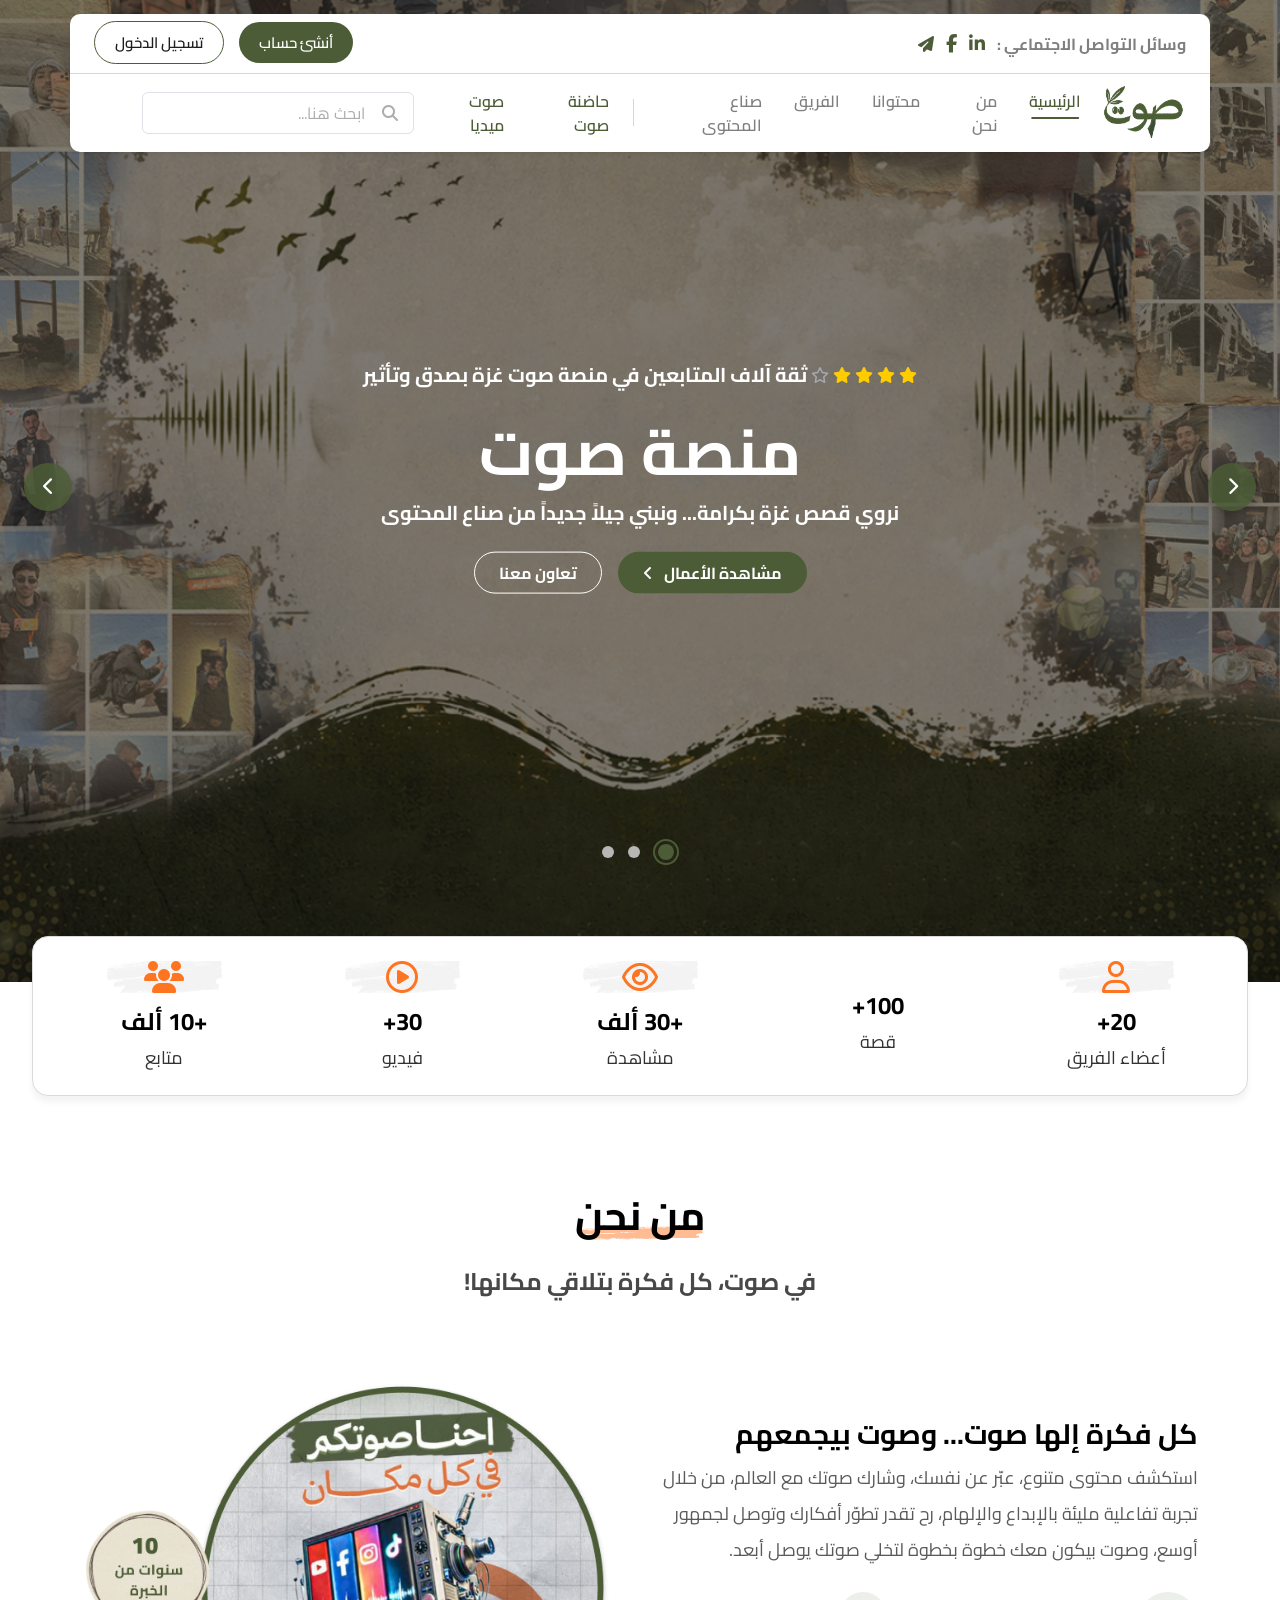
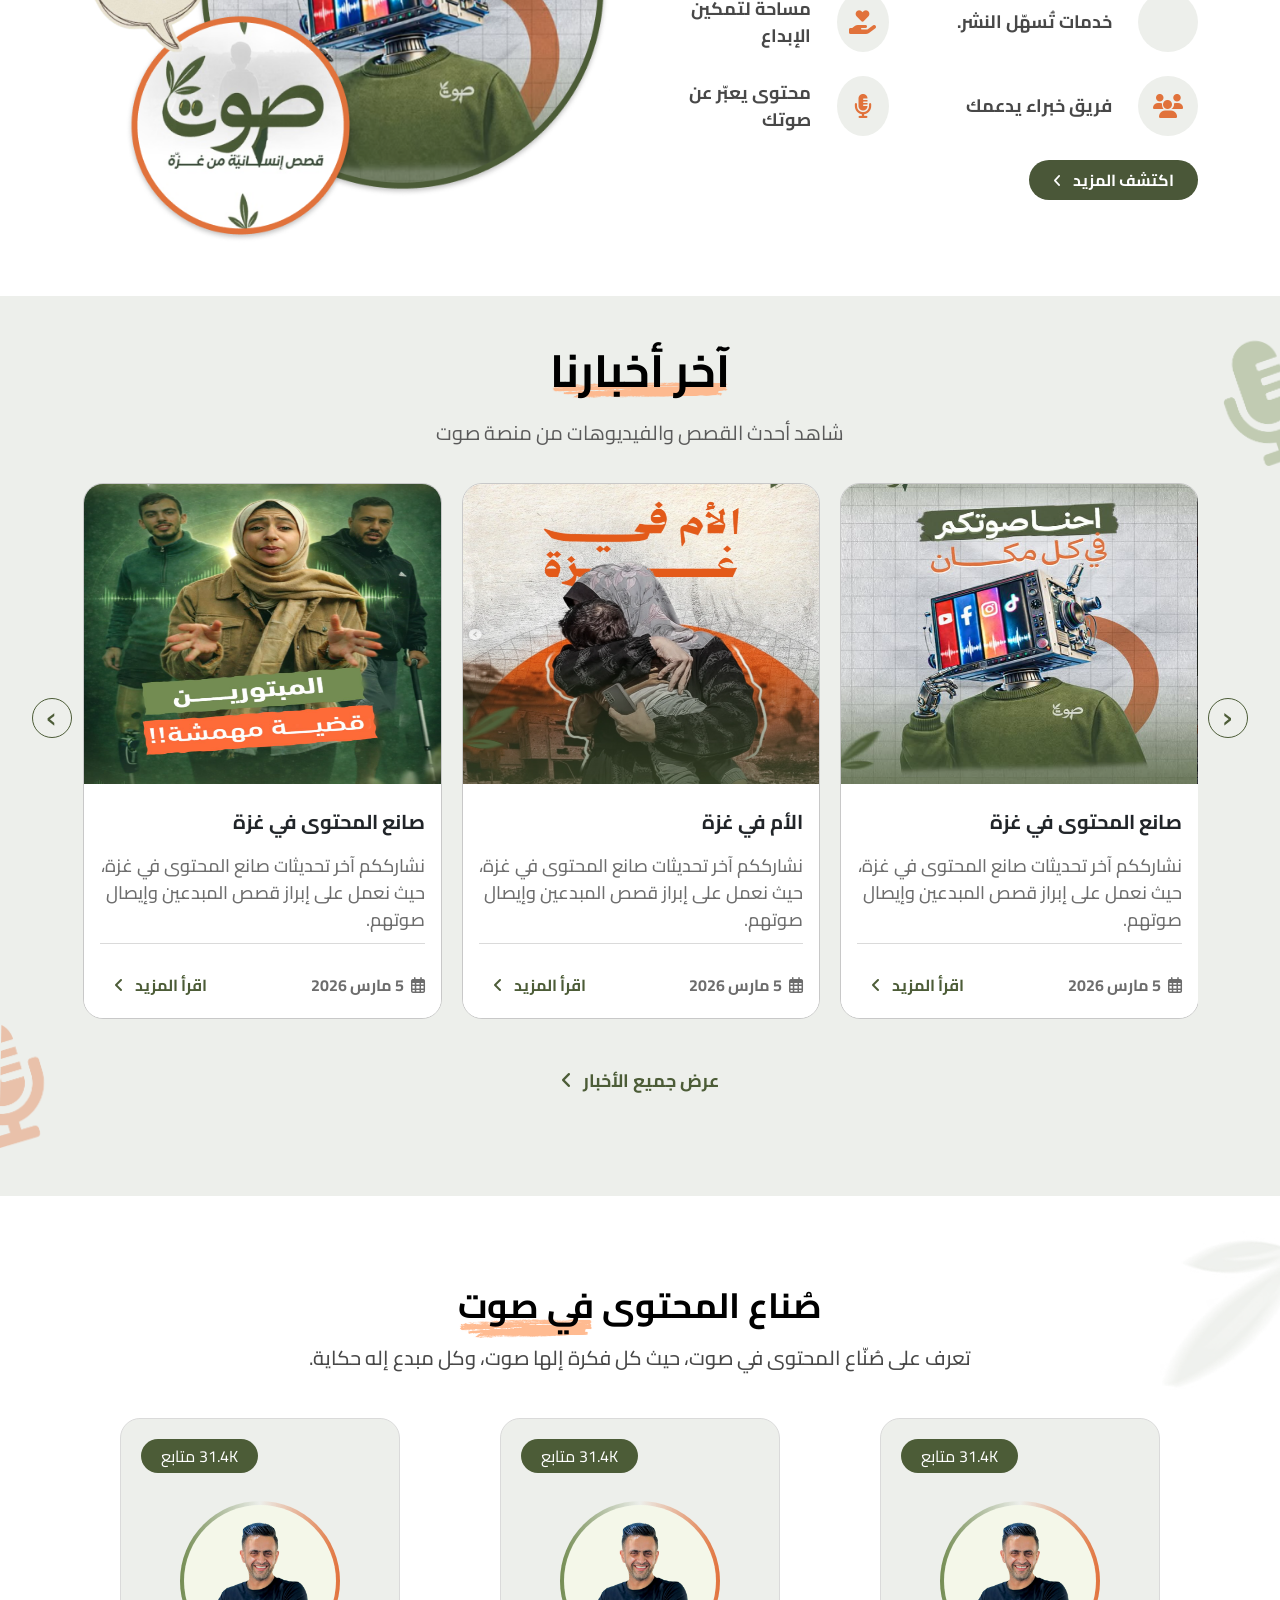
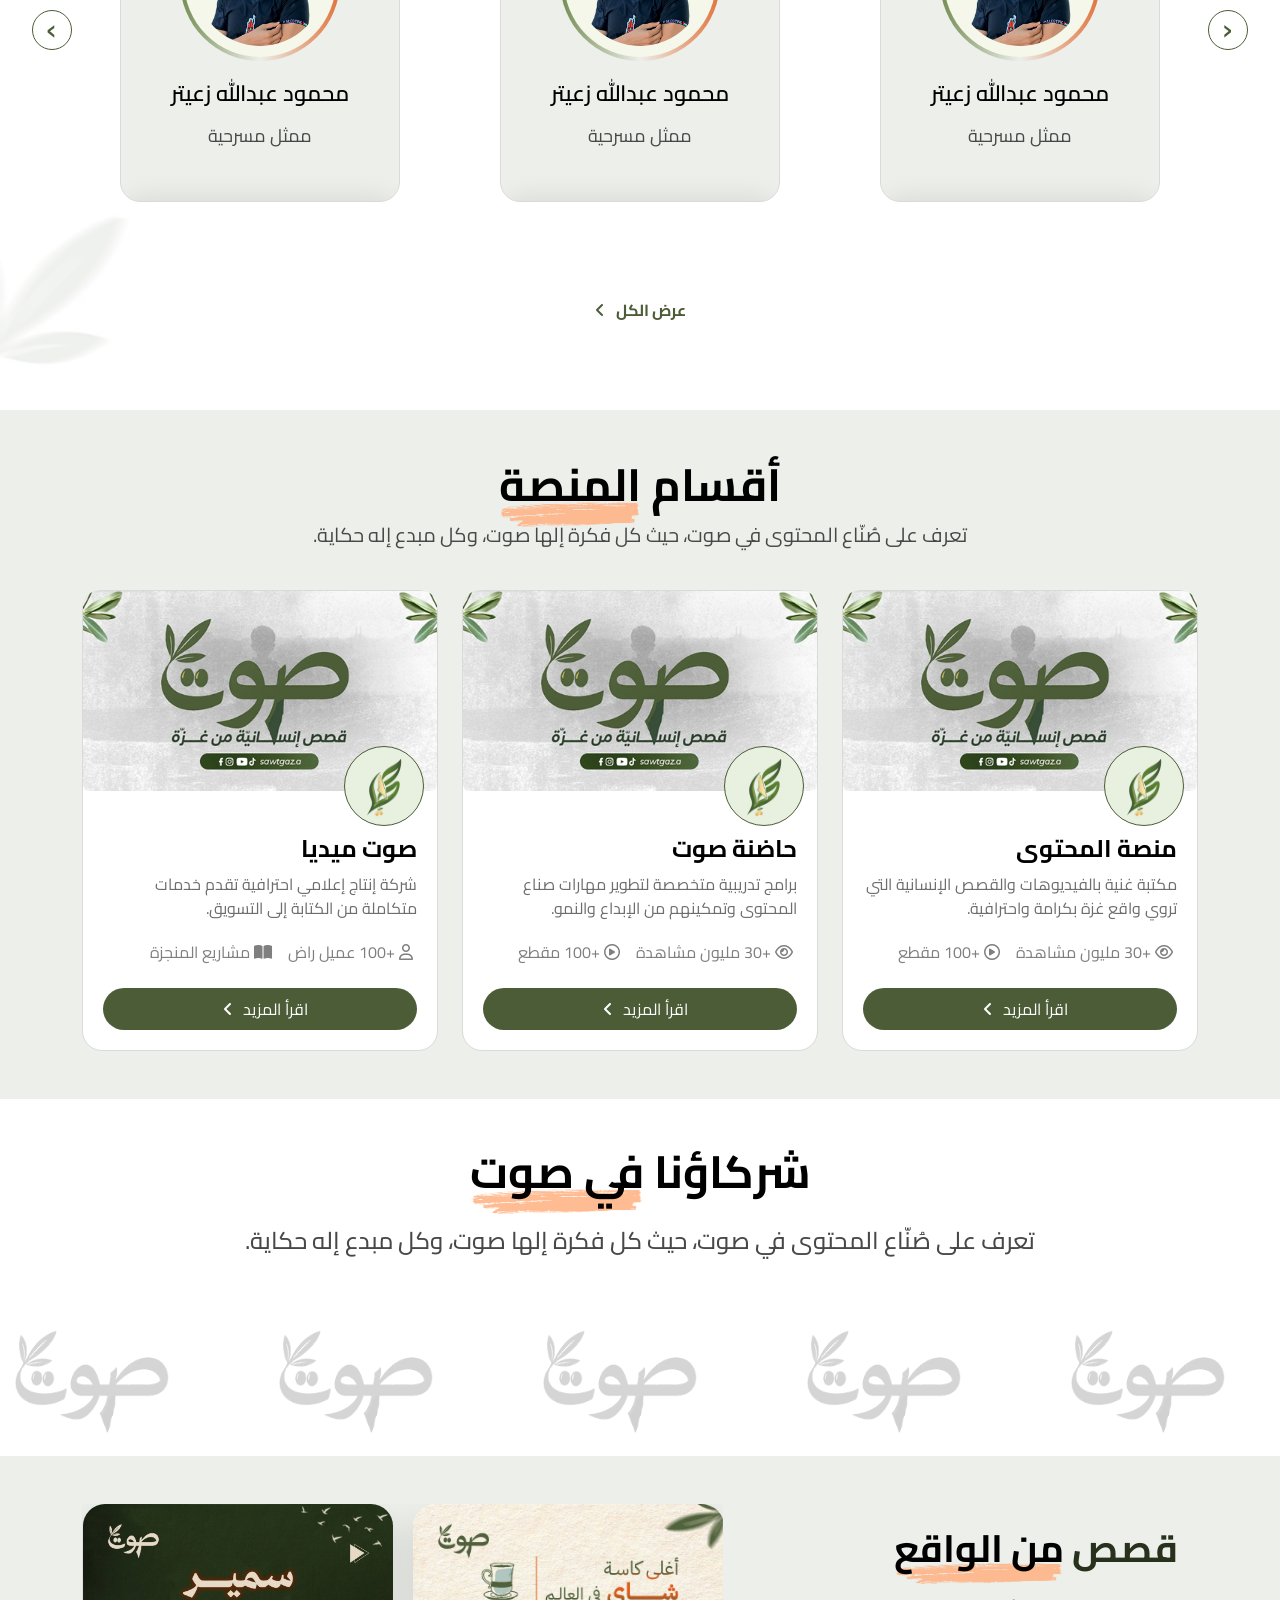
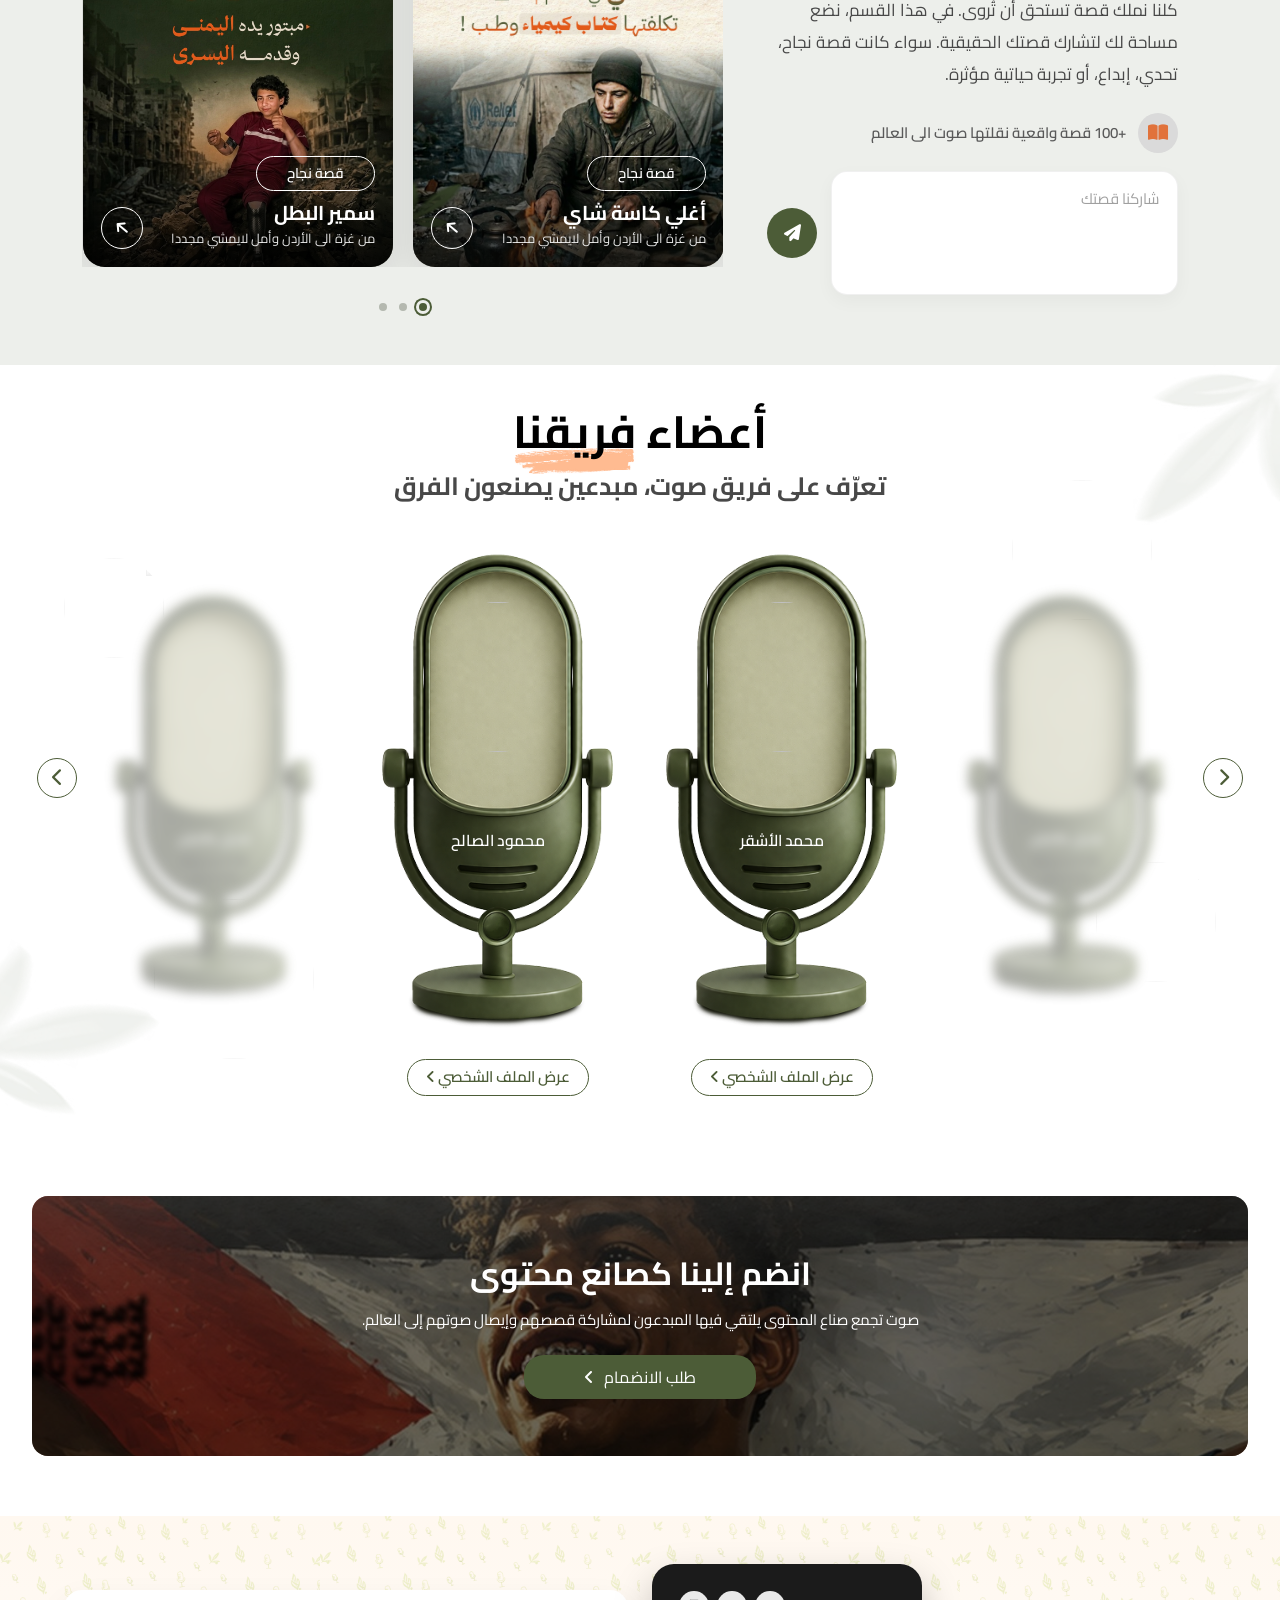
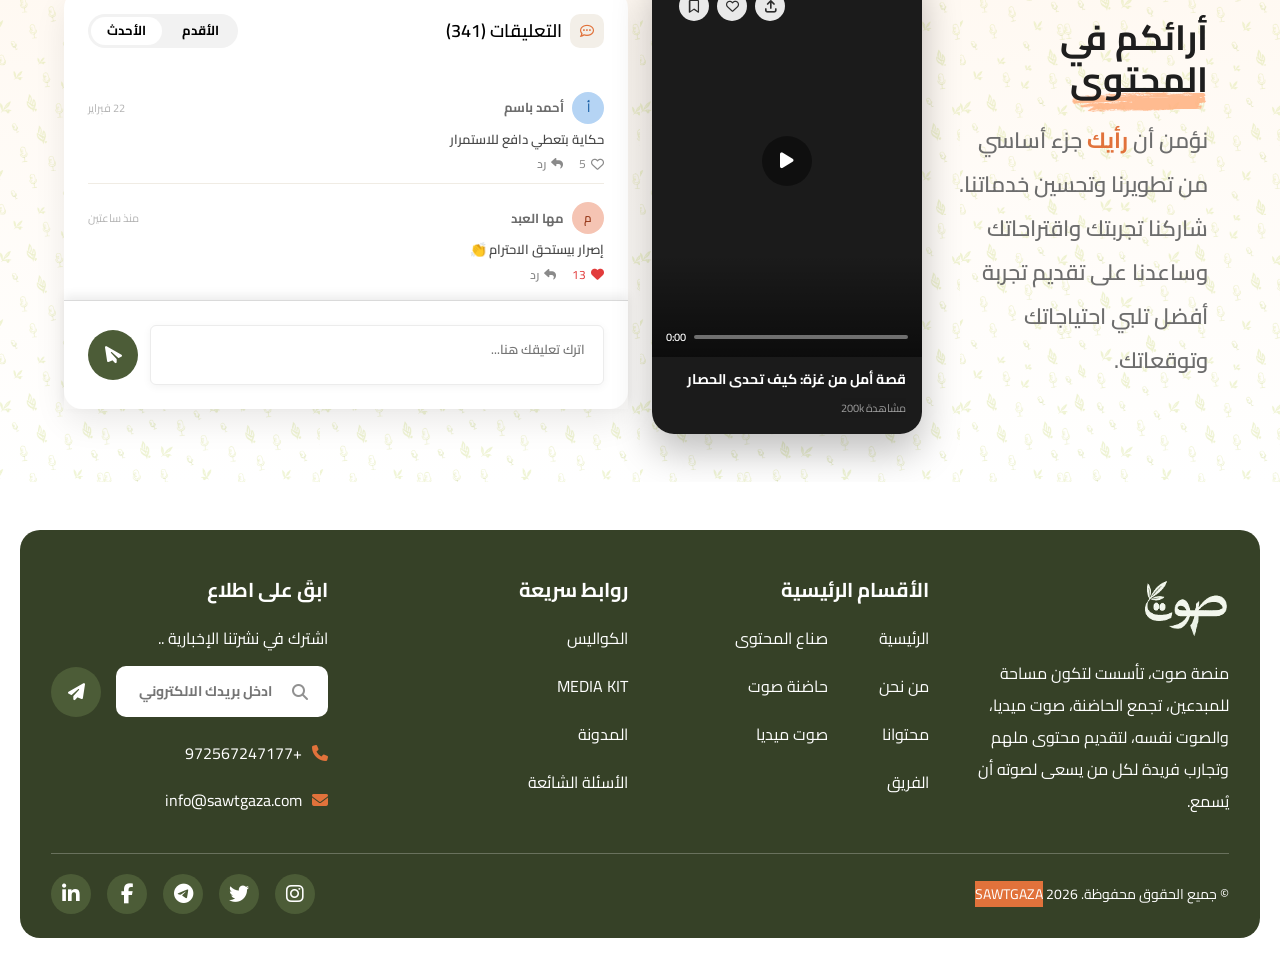
==== commit 11c9f904: "add effects for home and about pages" ====
--- a/index.html
+++ b/index.html
@@ -56,6 +56,10 @@
       rel="stylesheet"
       href="https://cdnjs.cloudflare.com/ajax/libs/OwlCarousel2/2.3.4/assets/owl.theme.default.min.css"
     />
+    <link
+      href="https://cdn.jsdelivr.net/npm/remixicon@4.5.0/fonts/remixicon.css"
+      rel="stylesheet"
+    />
     <link rel="stylesheet" href="assets/css/style.css" />
   </head>
 
@@ -80,20 +84,24 @@
                 >وسائل التواصل الاجتماعي</span
               >
               <a href="#" class="text-white ms-2"
+                ><i class="fab fa-linkedin-in font-18"></i
+              ></a>
+
+              <a href="#" class="text-white ms-2"
                 ><i class="fab fa-facebook-f font-18"></i
               ></a>
+
               <a href="#" class="text-white ms-2"
-                ><i class="fab fa-twitter font-18"></i
+                ><i class="fa-solid fa-paper-plane"></i
               ></a>
+
+              <a href="#" class="text-white ms-2">
+                <i class="ri-instagram-fill font-18"></i>
+              </a>
+
               <a href="#" class="text-white ms-2"
-                ><i class="fab fa-linkedin-in font-18"></i
-              ></a>
-              <a href="#" class="text-white ms-2"
-                ><i class="fab fa-telegram-plane font-18"></i
-              ></a>
-              <a href="#" class="text-white ms-2"
-                ><i class="fab fa-instagram font-18"></i
-              ></a>
+                ><i class="ri-twitter-x-fill font-18"></i>
+              </a>
             </div>
 
             <div
@@ -170,7 +178,7 @@
                 <div class="v-divider d-none d-lg-block mx-3"></div>
                 <li class="nav-item ms-lg-3">
                   <a
-                    class="nav-link font-16"
+                    class="nav-link nav-link-back font-16"
                     href="#"
                     style="color: rgba(76, 92, 55, 1) !important"
                     data-i18n="nav_incubator"
@@ -179,7 +187,7 @@
                 </li>
                 <li class="nav-item ms-lg-3">
                   <a
-                    class="nav-link font-16 font-color-green"
+                    class="nav-link nav-link-back font-16 font-color-green"
                     href="#"
                     style="color: rgba(76, 92, 55, 1) !important"
                     data-i18n="nav_media"
@@ -215,12 +223,12 @@
                 </div>
               </div>
               <div class="searchDiv d-flex align-items-center gap-2">
-                <button class="btn rounded-nav">
-                  <i class="fa-regular fa-moon"></i>
+                <button class="btn rounded-nav nav-bttn">
+                  <i class="ri-moon-line"></i>
                 </button>
 
-                <button class="btn rounded-nav language-btn">
-                  <i class="fa-solid fa-globe"></i>
+                <button class="btn rounded-nav language-btn nav-bttn">
+                  <i class="ri-global-line"></i>
                 </button>
               </div>
             </div>
@@ -438,13 +446,34 @@
               </div>
             </div>
           </div>
+
+          <button
+            class="carousel-control-prev hero-arrow"
+            type="button"
+            data-bs-target="#heroCarousel"
+            data-bs-slide="prev"
+          >
+            <span class="hero-arrow-icon" aria-hidden="true">
+              <i class="fa-solid fa-chevron-left"></i>
+            </span>
+            <span class="visually-hidden">Previous</span>
+          </button>
+          <button
+            class="carousel-control-next hero-arrow"
+            type="button"
+            data-bs-target="#heroCarousel"
+            data-bs-slide="next"
+          >
+            <span class="hero-arrow-icon" aria-hidden="true">
+              <i class="fa-solid fa-chevron-right"></i>
+            </span>
+            <span class="visually-hidden">Next</span>
+          </button>
         </div>
       </div>
 
       <div class="stats-bar">
-        <div
-          class="box-element container front-face text-white rounded-4 shadow py-4"
-        >
+        <div class="box-element container front-face text-white rounded-4 py-4">
           <div
             class="row d-flex justify-content-center align-items-center text-center g-0"
           >
@@ -454,12 +483,14 @@
               <p class="mb-0" data-i18n="stat_team">أعضاء الفريق</p>
             </div>
             <div class="col count">
-              <i class="fa-solid fa-book-open"></i>
+              <!-- <i class="fa-solid fa-book-open"></i> -->
+              <i class="ri-book-open-line"></i>
               <h3 class="font-mob-22 counter">100+</h3>
               <p class="mb-0" data-i18n="stat_stories">قصة</p>
             </div>
             <div class="col count">
               <i class="fa-regular fa-eye"></i>
+
               <h3 class="font-mob-22">
                 +30 <span data-i18n="one_thousand"></span>
               </h3>
@@ -467,6 +498,7 @@
             </div>
             <div class="col count">
               <i class="fa-regular fa-circle-play"></i>
+
               <h3 class="counter font-mob-22">30+</h3>
               <p class="mb-0" data-i18n="stat_videos">فيديو</p>
             </div>
@@ -529,7 +561,7 @@
               <div class="features-grid row gap-4 my-4">
                 <div class="col-6 feature-item d-flex align-items-center">
                   <div class="icon-box">
-                    <i class="fa-solid fa-share-nodes"></i>
+                    <i class="ri-share-line"></i>
                   </div>
 
                   <span
@@ -654,7 +686,7 @@
                       >5 مارس 2026</span
                     >
                   </span>
-                  <span>
+                  <span class="readmore">
                     <a href="#">
                       <span
                         style="color: rgba(76, 92, 55, 1)"
@@ -705,7 +737,7 @@
                       >5 مارس 2026</span
                     >
                   </span>
-                  <span>
+                  <span class="readmore">
                     <a href="#">
                       <span
                         style="color: rgba(76, 92, 55, 1)"
@@ -755,7 +787,7 @@
                       >5 مارس 2026</span
                     >
                   </span>
-                  <span>
+                  <span class="readmore">
                     <a href="#">
                       <span
                         style="color: rgba(76, 92, 55, 1)"
@@ -774,15 +806,13 @@
           </div>
 
           <div class="text-center mt-5 fw-bold">
-            <a href="#" class="px-3 py-2 fw-bold">
-              <span
-                data-i18n="view_all_news"
-                style="color: rgba(76, 92, 55, 1); font-size: 18px"
+            <a href="#" class="px-3 py-2 fw-bold show-more-news">
+              <span data-i18n="view_all_news" style="font-size: 18px"
                 >عرض جميع الأخبار</span
               >
               <i
                 class="fa-solid fa-angle-left me-2 arrow"
-                style="color: rgba(76, 92, 55, 1); font-size: 18px"
+                style="font-size: 18px"
               ></i>
             </a>
           </div>
@@ -858,6 +888,22 @@
                           ممثل مسرحية
                         </div>
                       </div>
+
+                      <div class="hover-overlay">
+                        <h4
+                          class="hover-title"
+                          data-i18n="creator_overlay_title"
+                        >
+                          تجربتي مع صوت
+                        </h4>
+                        <p class="hover-desc" data-i18n="creator_quote">
+                          تجربتي مع صوت كانت مختلفة، أخيراً لقيت مكان بيفهمني
+                          كمبدع ....
+                        </p>
+                        <span class="hover-arrow">
+                          <i class="fa-solid fa-arrow-up"></i>
+                        </span>
+                      </div>
                     </div>
 
                     <!-- <div
@@ -937,6 +983,22 @@
                           ممثل مسرحية
                         </div>
                       </div>
+
+                      <div class="hover-overlay">
+                        <h4
+                          class="hover-title"
+                          data-i18n="creator_overlay_title"
+                        >
+                          تجربتي مع صوت
+                        </h4>
+                        <p class="hover-desc" data-i18n="creator_quote">
+                          تجربتي مع صوت كانت مختلفة، أخيراً لقيت مكان بيفهمني
+                          كمبدع ....
+                        </p>
+                        <span class="hover-arrow">
+                          <i class="fa-solid fa-arrow-up"></i>
+                        </span>
+                      </div>
                     </div>
 
                     <!-- <div
@@ -1016,6 +1078,22 @@
                           ممثل مسرحية
                         </div>
                       </div>
+
+                      <div class="hover-overlay">
+                        <h4
+                          class="hover-title"
+                          data-i18n="creator_overlay_title"
+                        >
+                          تجربتي مع صوت
+                        </h4>
+                        <p class="hover-desc" data-i18n="creator_quote">
+                          تجربتي مع صوت كانت مختلفة، أخيراً لقيت مكان بيفهمني
+                          كمبدع ....
+                        </p>
+                        <span class="hover-arrow">
+                          <i class="fa-solid fa-arrow-up"></i>
+                        </span>
+                      </div>
                     </div>
 
                     <!-- <div
@@ -1095,6 +1173,22 @@
                           ممثل مسرحية
                         </div>
                       </div>
+
+                      <div class="hover-overlay">
+                        <h4
+                          class="hover-title"
+                          data-i18n="creator_overlay_title"
+                        >
+                          تجربتي مع صوت
+                        </h4>
+                        <p class="hover-desc" data-i18n="creator_quote">
+                          تجربتي مع صوت كانت مختلفة، أخيراً لقيت مكان بيفهمني
+                          كمبدع ....
+                        </p>
+                        <span class="hover-arrow">
+                          <i class="fa-solid fa-arrow-up"></i>
+                        </span>
+                      </div>
                     </div>
 
                     <!-- <div
@@ -1138,11 +1232,7 @@
           </div>
 
           <div class="text-center">
-            <a
-              href="#"
-              class="px-4 py-2 fw-bold"
-              style="color: rgba(76, 92, 55, 1) !important"
-            >
+            <a href="#" class="px-4 py-2 fw-bold show-more-news">
               <span data-i18n="view_all">عرض الكل</span>
               <i class="fa-solid fa-angle-left me-2 arrow"></i>
             </a>
@@ -1415,6 +1505,12 @@
                         <p class="rs-card-desc" data-i18n="rs_card_desc">
                           من غزة الى الأردن وأمل لايمشي مجددا
                         </p>
+                        <p class="rs-card-full" data-i18n="rs_card1_full">
+                          من قلب غزة المحاصرة، حوّل صانع المحتوى كوب الشاي
+                          البسيط إلى رمزٍ للصمود وسط الحصار. التقطت منصة صوت
+                          حكايته وأوصلتها إلى العالم، لتتحوّل كاسة شاي إلى رسالة
+                          أملٍ وإصرار.
+                        </p>
                       </div>
                       <a
                         href="#"
@@ -1447,6 +1543,12 @@
                         <p class="rs-card-desc" data-i18n="rs_card_desc">
                           من غزة الى الأردن وأمل لايمشي مجددا
                         </p>
+                        <p class="rs-card-full" data-i18n="rs_card2_full">
+                          في وسط دمار غزة، اختُطف صانع المحتوى سمير وأُصيبت يده
+                          بوحشية، واضطر إلى الهجرة إلى الأردن بحثاً عن الأمان.
+                          منصة صوت التقطت صورته ونقلت قصته للعالم، فصار صوته
+                          أعلى من القنابل وحمل رسالة الأمل لآلاف الفلسطينيين.
+                        </p>
                       </div>
                       <a
                         href="#"
@@ -1479,6 +1581,12 @@
                         <p class="rs-card-desc" data-i18n="rs_card_desc">
                           من غزة الى الأردن وأمل لايمشي مجددا
                         </p>
+                        <p class="rs-card-full" data-i18n="rs_card1_full">
+                          من قلب غزة المحاصرة، حوّل صانع المحتوى كوب الشاي
+                          البسيط إلى رمزٍ للصمود وسط الحصار. التقطت منصة صوت
+                          حكايته وأوصلتها إلى العالم، لتتحوّل كاسة شاي إلى رسالة
+                          أملٍ وإصرار.
+                        </p>
                       </div>
                       <a
                         href="#"
@@ -1510,6 +1618,12 @@
                         <p class="rs-card-desc" data-i18n="rs_card_desc">
                           من غزة الى الأردن وأمل لايمشي مجددا
                         </p>
+                        <p class="rs-card-full" data-i18n="rs_card2_full">
+                          في وسط دمار غزة، اختُطف صانع المحتوى سمير وأُصيبت يده
+                          بوحشية، واضطر إلى الهجرة إلى الأردن بحثاً عن الأمان.
+                          منصة صوت التقطت صورته ونقلت قصته للعالم، فصار صوته
+                          أعلى من القنابل وحمل رسالة الأمل لآلاف الفلسطينيين.
+                        </p>
                       </div>
                       <a
                         href="#"
@@ -1541,6 +1655,12 @@
                         <p class="rs-card-desc" data-i18n="rs_card_desc">
                           من غزة الى الأردن وأمل لايمشي مجددا
                         </p>
+                        <p class="rs-card-full" data-i18n="rs_card1_full">
+                          من قلب غزة المحاصرة، حوّل صانع المحتوى كوب الشاي
+                          البسيط إلى رمزٍ للصمود وسط الحصار. التقطت منصة صوت
+                          حكايته وأوصلتها إلى العالم، لتتحوّل كاسة شاي إلى رسالة
+                          أملٍ وإصرار.
+                        </p>
                       </div>
                       <a
                         href="#"
@@ -1571,6 +1691,12 @@
                         </h5>
                         <p class="rs-card-desc" data-i18n="rs_card_desc">
                           من غزة الى الأردن وأمل لايمشي مجددا
+                        </p>
+                        <p class="rs-card-full" data-i18n="rs_card2_full">
+                          في وسط دمار غزة، اختُطف صانع المحتوى سمير وأُصيبت يده
+                          بوحشية، واضطر إلى الهجرة إلى الأردن بحثاً عن الأمان.
+                          منصة صوت التقطت صورته ونقلت قصته للعالم، فصار صوته
+                          أعلى من القنابل وحمل رسالة الأمل لآلاف الفلسطينيين.
                         </p>
                       </div>
                       <a
@@ -1937,13 +2063,6 @@
                   </div>
                 </div>
                 <div class="comments-list" id="commentsList"></div>
-                <div
-                  class="show-more"
-                  onclick="showMore()"
-                  data-i18n="show_more"
-                >
-                  عرض المزيد ↓
-                </div>
 
                 <div class="comment-input-row p-4">
                   <textarea
@@ -1954,7 +2073,7 @@
                     data-i18n-placeholder="comment_placeholder"
                     style="text-align: start"
                   ></textarea>
-                  <button class="send-btn" onclick="addComment()">
+                  <button class="rs-send" onclick="addComment()">
                     <i
                       class="fas fa-paper-plane text-white"
                       style="transform: scaleX(-1)"
@@ -2095,7 +2214,7 @@
                   data-i18n-placeholder="footer_email_placeholder"
                 />
               </div>
-              <button class="newsletter-icon-wrapper">
+              <button class="rs-send">
                 <i class="fas fa-paper-plane"></i>
               </button>
             </div>
--- a/assets/css/style.css
+++ b/assets/css/style.css
@@ -131,6 +131,47 @@
   color: rgba(127, 127, 127, 1) !important;
   font-weight: 600 !important;
 }
+.nav-link:hover {
+  color: rgba(76, 92, 55, 1) !important;
+}
+
+.nav-bttn {
+  border-radius: 50%;
+}
+
+.nav-bttn:hover {
+  background-color: rgba(0, 0, 0, 0.03);
+  padding: 2px 10px;
+  border-radius: 50%;
+}
+
+.nav-link-back {
+  border-radius: 15px;
+}
+.readmore {
+  border-radius: 15px;
+  padding: 5px 10px;
+}
+.readmore:hover {
+  background-color: rgb(243, 243, 239);
+  border-radius: 15px;
+}
+
+.show-more-news {
+  padding: 5px 10px;
+  border-radius: 20px;
+  color: rgba(76, 92, 55, 1) !important;
+  transition: all 0.2s ease-in-out;
+}
+.show-more-news:hover {
+  background-color: rgb(50, 59, 38);
+  color: white !important;
+}
+
+.nav-link-back:hover {
+  background-color: rgb(243, 243, 239);
+  border-radius: 15px;
+}
 
 .navbar-nav .nav-link.active {
   background: rgba(76, 92, 55, 1);
@@ -164,6 +205,26 @@
   z-index: 1030;
 }
 
+/* Top bar (nav-face + navbar) pinned to the top while scrolling */
+.header-bar.is-fixed {
+  position: fixed;
+  top: 0px;
+  left: 0;
+  right: 0;
+  width: 100%;
+  z-index: 1030;
+  animation: navSlideDown 0.3s ease;
+}
+
+@keyframes navSlideDown {
+  from {
+    transform: translateY(-100%);
+  }
+  to {
+    transform: translateY(0);
+  }
+}
+
 .hero-btn-support {
   background-color: inherit !important;
   border: 1px solid rgba(255, 255, 255, 1) !important;
@@ -177,7 +238,7 @@
   color: white !important;
 }
 .hero-btn-watch:hover {
-  background-color: rgba(76, 92, 55, 0.8) !important;
+  background-color: rgb(50, 59, 38) !important;
   color: white !important;
 }
 
@@ -254,6 +315,10 @@
 .stats-bar p {
   font-size: 0.9rem;
   opacity: 0.8;
+}
+.box-element {
+  box-shadow: 0 6px 6px rgba(0, 0, 0, 0.05);
+  border: 1px solid rgba(218, 218, 218, 1);
 }
 
 .herocarousel {
@@ -439,18 +504,18 @@
   overflow: hidden;
 }
 
-/* .news-card {
+.news-card {
   border: 1px solid #eee;
   border-radius: 15px;
   transition:
     transform 0.3s ease,
     box-shadow 0.3s ease;
-} */
-
-/* .news-card:hover {
-  transform: translateY(-10px);
-  box-shadow: 0 10px 30px rgba(0, 0, 0, 0.1);
-} */
+}
+
+.news-card:hover {
+  transform: translateY(-5px);
+  box-shadow: 0 10px 10px rgba(0, 0, 0, 0.05);
+}
 
 .count i {
   background-image: url("../images/stroke_gray_top.png");
@@ -460,6 +525,7 @@
   width: 50%;
   color: rgba(255, 116, 32, 1);
   font-size: 2rem;
+  margin-bottom: 15px;
 }
 
 .who-us {
@@ -638,7 +704,7 @@
 }
 
 .join-us-btn:hover {
-  background-color: #5f7544 !important;
+  background-color: rgb(50, 59, 38) !important;
 }
 
 .marquee {
@@ -801,8 +867,12 @@
   color: rgba(109, 109, 109, 1) !important;
 }
 
-.platform-card:hover {
-  transform: scale(1.01);
+.platform-card .read-more-btn span {
+  transition: all 0.2s ease-in-out;
+}
+
+.platform-card .read-more-btn:hover span {
+  transform: scale(0.8);
 }
 
 /* .platform-card:hover .up-center-icon {
@@ -813,13 +883,16 @@
 .platform-card:hover .center-icon {
   background-color: #e1723b;
 } */
+.platform-card:hover {
+  box-shadow: 0px 10px 10px rgba(0, 0, 0, 0.09);
+}
 
 .platform-card:hover .read-more-btn .arrow {
   background-color: inherit;
 }
 
-.platform-card:hover .read-more-btn {
-  background-color: #e1723b;
+.platform-card .read-more-btn:hover {
+  background-color: rgb(50, 59, 38);
 }
 
 .read-more-btn {
@@ -1243,7 +1316,16 @@
   font-weight: 600;
   padding: 6px 20px;
   font-size: 15px;
-}
+  transition: all 0.2s ease-in-out;
+}
+
+.register-btn a:hover {
+  background-color: rgb(50, 59, 38);
+}
+.sign-in-btn a:hover {
+  background-color: rgb(229, 233, 223);
+}
+
 .sign-in-btn a {
   border-radius: 25px;
   border: 1px solid rgba(76, 92, 55, 1);
@@ -1254,6 +1336,7 @@
   padding: 6px 20px;
   font-weight: 600;
   font-size: 15px;
+  transition: all 0.2s ease-in-out;
 }
 
 .creators-carousel2 .item {
@@ -2847,12 +2930,6 @@
   transition: 0.3s;
 }
 
-.footer-links a:hover {
-  color: var(--text-orange);
-  padding-right: 5px;
-  /* حركة خفيفة عند الوقوف على الرابط */
-}
-
 /* تنسيق أزرار التواصل الاجتماعي */
 .social-circle {
   width: 40px;
@@ -3272,6 +3349,10 @@
   margin-bottom: 12px;
 }
 
+.footer-links li a:hover {
+  color: rgb(232, 227, 227) !important;
+}
+
 .footer-links a {
   text-decoration: none;
   color: #ffffff;
@@ -3279,11 +3360,6 @@
   transition: 0.3s;
 }
 
-.footer-links a:hover {
-  color: var(--text-orange);
-  padding-right: 5px;
-}
-
 .footer-links li {
   margin-bottom: 12px;
 }
@@ -3293,11 +3369,6 @@
   color: #ffffff;
   font-size: 1rem;
   transition: 0.3s;
-}
-
-.footer-links a:hover {
-  color: var(--text-orange);
-  padding-right: 5px;
 }
 
 .social-circle {
@@ -3588,8 +3659,7 @@
 }
 
 .btn-view-profile:hover {
-  background-color: rgba(76, 92, 55, 1) !important;
-  color: white !important;
+  background-color: rgb(229, 233, 223) !important;
 }
 
 .team-carousel .owl-nav {
@@ -4752,6 +4822,7 @@
 @media (max-width: 768px) {
   .about-hero {
     padding: 40px 15px 60px;
+    z-index: -1;
   }
   .about-hero-title {
     font-size: 28px;
@@ -4849,7 +4920,7 @@
 }
 
 .about-the-platform-content {
-  padding: 20px 30px;
+  padding: 20px 29px;
 }
 
 [dir="rtl"] .about-the-platform-content {
@@ -4928,6 +4999,7 @@
 .core-values-section {
   padding: 90px 0 30px;
   position: relative;
+  z-index: 1;
 }
 
 .core-values-head {
@@ -5031,6 +5103,7 @@
 /* Sawt Story Cards Section */
 .sawt-story-section {
   padding: 30px 0 30px;
+  z-index: 1;
 }
 
 .sawt-story-head {
@@ -5549,6 +5622,15 @@
 
 .social-links a i {
   color: rgba(76, 92, 55, 1);
+}
+.social-links a {
+  transition: all 0.2s ease-in-out;
+}
+
+.social-links a:hover {
+  background-color: rgba(0, 0, 0, 0.04);
+  padding: 5px 10px;
+  border-radius: 50%;
 }
 
 @media (max-width: 992px) {
@@ -5783,6 +5865,13 @@
 }
 
 @media (max-width: 576px) {
+  #heroCarousel .carousel-control-next.hero-arrow {
+    display: none !important;
+  }
+  #heroCarousel .carousel-control-prev.hero-arrow {
+    display: none !important;
+  }
+
   .about-sec-leaf {
     right: 0 !important;
   }
@@ -5986,8 +6075,8 @@
 }
 
 .rs-send:hover {
-  background: rgba(56, 70, 40, 1);
-  transform: translateY(-2px);
+  background-color: rgb(50, 59, 38);
+  /* transform: translateY(-2px); */
 }
 
 /* --- Story cards (full poster + overlay) --- */
@@ -6129,3 +6218,223 @@
     justify-content: center;
   }
 }
+
+/* ===== Creator card slide-up hover overlay ===== */
+.content-section .front-face-img {
+  position: absolute;
+}
+
+/* dim the photo while hovering */
+.content-section .front-face-img::after {
+  content: "";
+  position: absolute;
+  inset: 0;
+  background: rgba(120, 120, 120, 0.35);
+  border-radius: 20px;
+  opacity: 0;
+  transition: opacity 0.4s ease;
+  z-index: 2;
+  pointer-events: none;
+}
+
+.content-section .main-container:hover .front-face-img::after {
+  opacity: 1;
+}
+
+.hover-overlay {
+  position: absolute;
+  left: 0;
+  right: 0;
+  bottom: 0;
+  padding: 24px 26px 28px;
+  background: #f3f4ef;
+  border-radius: 24px 24px 20px 20px;
+  box-shadow: 0 -8px 24px rgba(0, 0, 0, 0.08);
+  text-align: right;
+  transform: translateY(101%);
+  transition: transform 0.45s cubic-bezier(0.22, 1, 0.36, 1);
+  z-index: 3;
+}
+
+.content-section .main-container:hover .hover-overlay {
+  transform: translateY(0);
+}
+
+.hover-title {
+  color: #1e1e1e;
+  font-weight: 700;
+  font-size: 22px;
+  margin-bottom: 12px;
+}
+
+.hover-desc {
+  color: black;
+  font-size: 15px;
+  line-height: 1.7;
+  margin: 0;
+  padding-left: 56px;
+}
+
+.hover-arrow {
+  position: absolute;
+  bottom: 24px;
+  left: 26px;
+  width: 46px;
+  height: 46px;
+  display: flex;
+  align-items: center;
+  justify-content: center;
+  border: 1px solid rgb(50, 59, 38);
+  border-radius: 50%;
+  color: #4c5c37;
+  background: inherit;
+}
+
+.hover-arrow:hover {
+  background-color: rgb(229, 233, 223);
+}
+
+.hover-arrow i {
+  font-size: 16px;
+  transform: rotate(-45deg);
+}
+[dir="ltr"] .hover-arrow i {
+  transform: rotate(45deg);
+}
+
+[dir="ltr"] .hover-overlay {
+  text-align: left;
+}
+
+[dir="ltr"] .hover-desc {
+  padding-left: 0;
+  padding-right: 56px;
+}
+
+[dir="ltr"] .hover-arrow {
+  left: auto;
+  right: 26px;
+}
+
+/* ===== Real-stories card: slide-up story on hover ===== */
+/* full-card dark veil revealed while hovering */
+.rs-card::before {
+  content: "";
+  position: absolute;
+  inset: 0;
+  background: rgba(18, 26, 14, 0.92);
+  opacity: 0;
+  transition: opacity 0.45s ease;
+  z-index: 1;
+  pointer-events: none;
+}
+
+.rs-card:hover::before {
+  opacity: 1;
+}
+
+/* short teaser collapses on hover */
+.rs-card-desc {
+  overflow: hidden;
+  max-height: 60px;
+  transition:
+    max-height 0.4s ease,
+    opacity 0.4s ease,
+    margin 0.4s ease;
+}
+
+.rs-card:hover .rs-card-desc {
+  max-height: 0;
+  opacity: 0;
+  margin: 0;
+}
+
+/* full story slides up from under */
+.rs-card-full {
+  font-size: 14px;
+  line-height: 1.9;
+  margin: 0;
+  max-height: 0;
+  opacity: 0;
+  overflow: hidden;
+  transition:
+    max-height 0.5s ease,
+    opacity 0.45s ease,
+    margin 0.45s ease;
+}
+
+.rs-card:hover .rs-card-full {
+  max-height: 360px;
+  opacity: 0.95;
+  margin-top: 8px;
+}
+
+/* ===== Hero carousel prev/next round arrows ===== */
+#heroCarousel .hero-arrow {
+  width: 48px;
+  height: 48px;
+  top: 50%;
+  bottom: auto;
+  transform: translateY(-50%);
+  display: flex;
+  align-items: center;
+  justify-content: center;
+  opacity: 1;
+  z-index: 5;
+}
+
+#heroCarousel .carousel-control-prev.hero-arrow {
+  left: 24px;
+  right: auto;
+}
+
+#heroCarousel .carousel-control-next.hero-arrow {
+  right: 24px;
+  left: auto;
+}
+
+.hero-arrow-icon {
+  width: 48px;
+  height: 48px;
+  border-radius: 50%;
+  background: rgba(76, 92, 55, 0.85);
+  color: #fff;
+  display: flex;
+  align-items: center;
+  justify-content: center;
+  font-size: 18px;
+  box-shadow: 0 4px 12px rgba(0, 0, 0, 0.25);
+  transition:
+    background 0.2s ease,
+    transform 0.2s ease;
+}
+
+.hero-arrow:hover .hero-arrow-icon {
+  background-color: rgb(50, 59, 38);
+}
+
+/* ===== Latest-news carousel arrow hover ===== */
+.latest-news .owl-nav button {
+  transition:
+    background-color 0.2s ease,
+    color 0.2s ease;
+}
+
+.latest-news .owl-nav button:hover {
+  background-color: rgb(229, 233, 223) !important;
+}
+
+/* ===== Content-section & team-section carousel arrow hover ===== */
+.creators-carousel2 .owl-prev,
+.creators-carousel2 .owl-next,
+.team-carousel .owl-nav button {
+  transition:
+    background-color 0.2s ease,
+    color 0.2s ease;
+}
+
+.creators-carousel2 .owl-prev:hover,
+.creators-carousel2 .owl-next:hover,
+.team-carousel .owl-nav button:hover {
+  background-color: rgb(229, 233, 223) !important;
+}
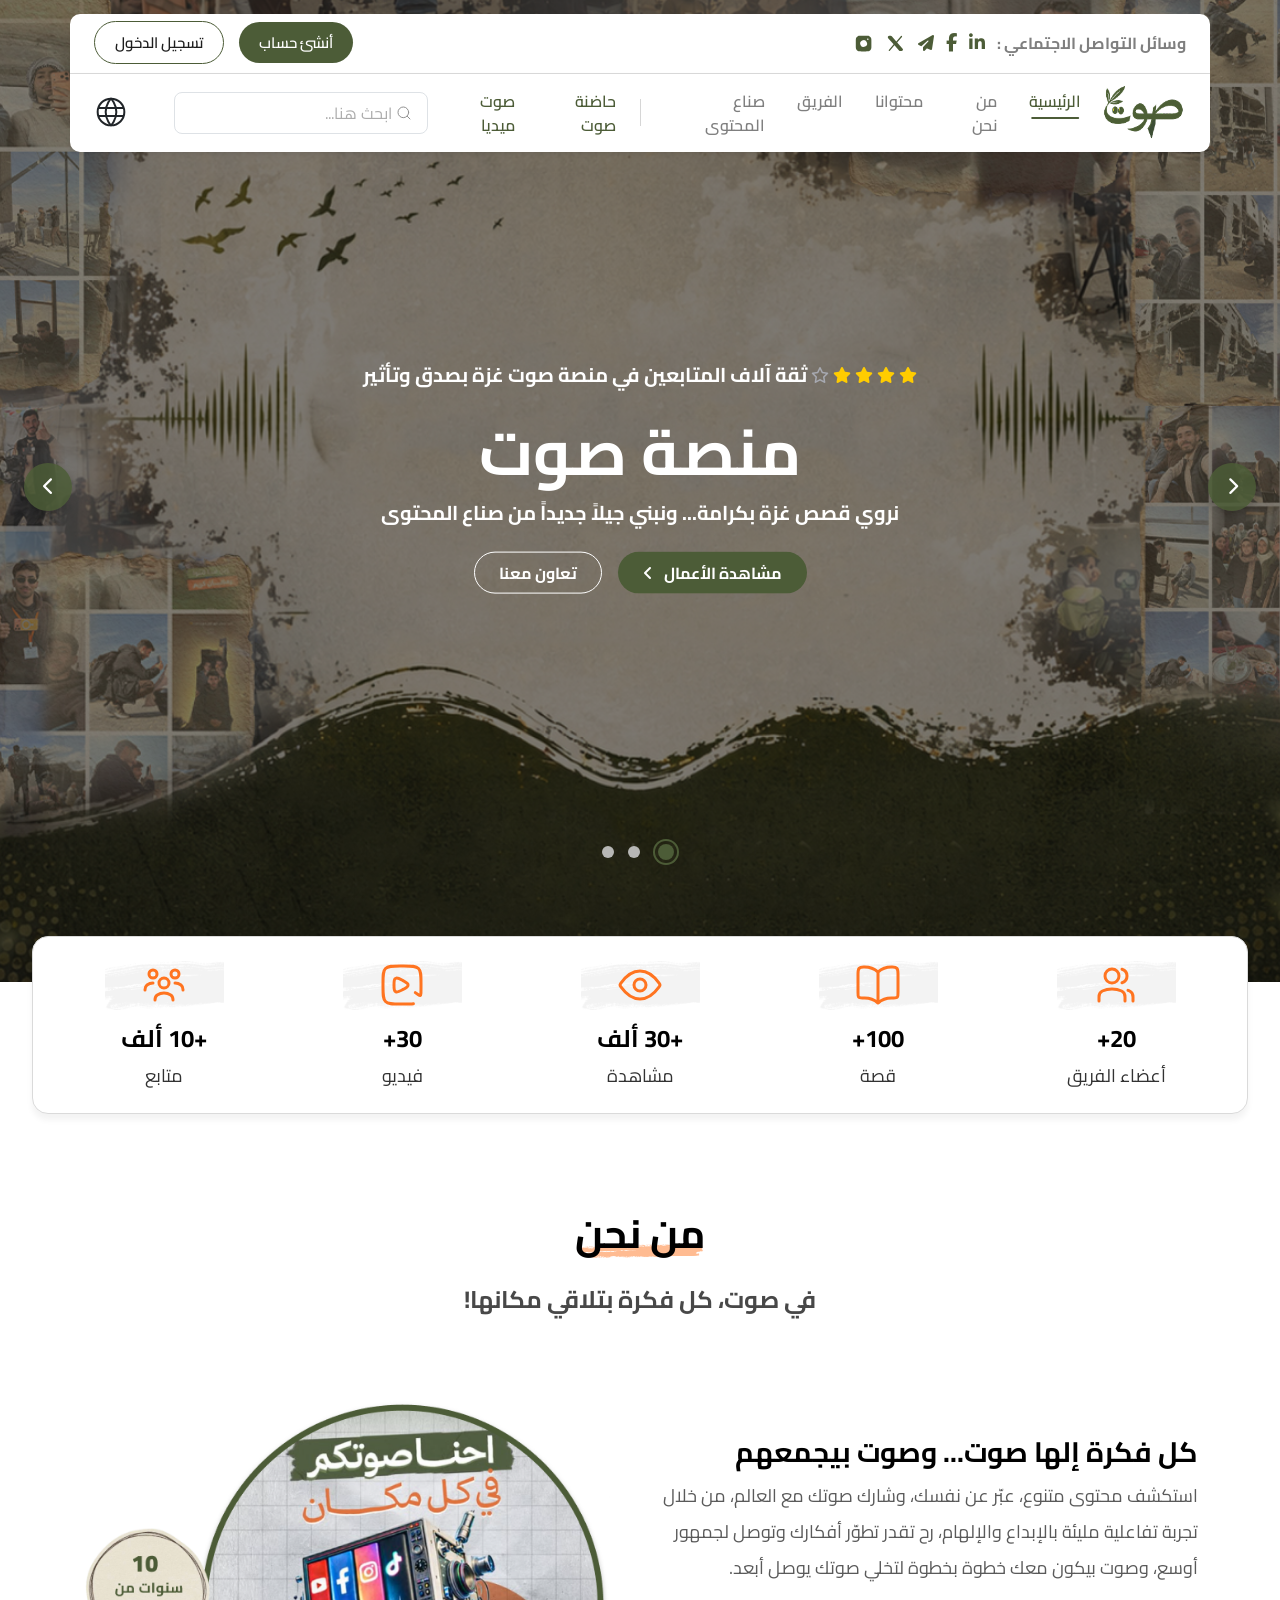
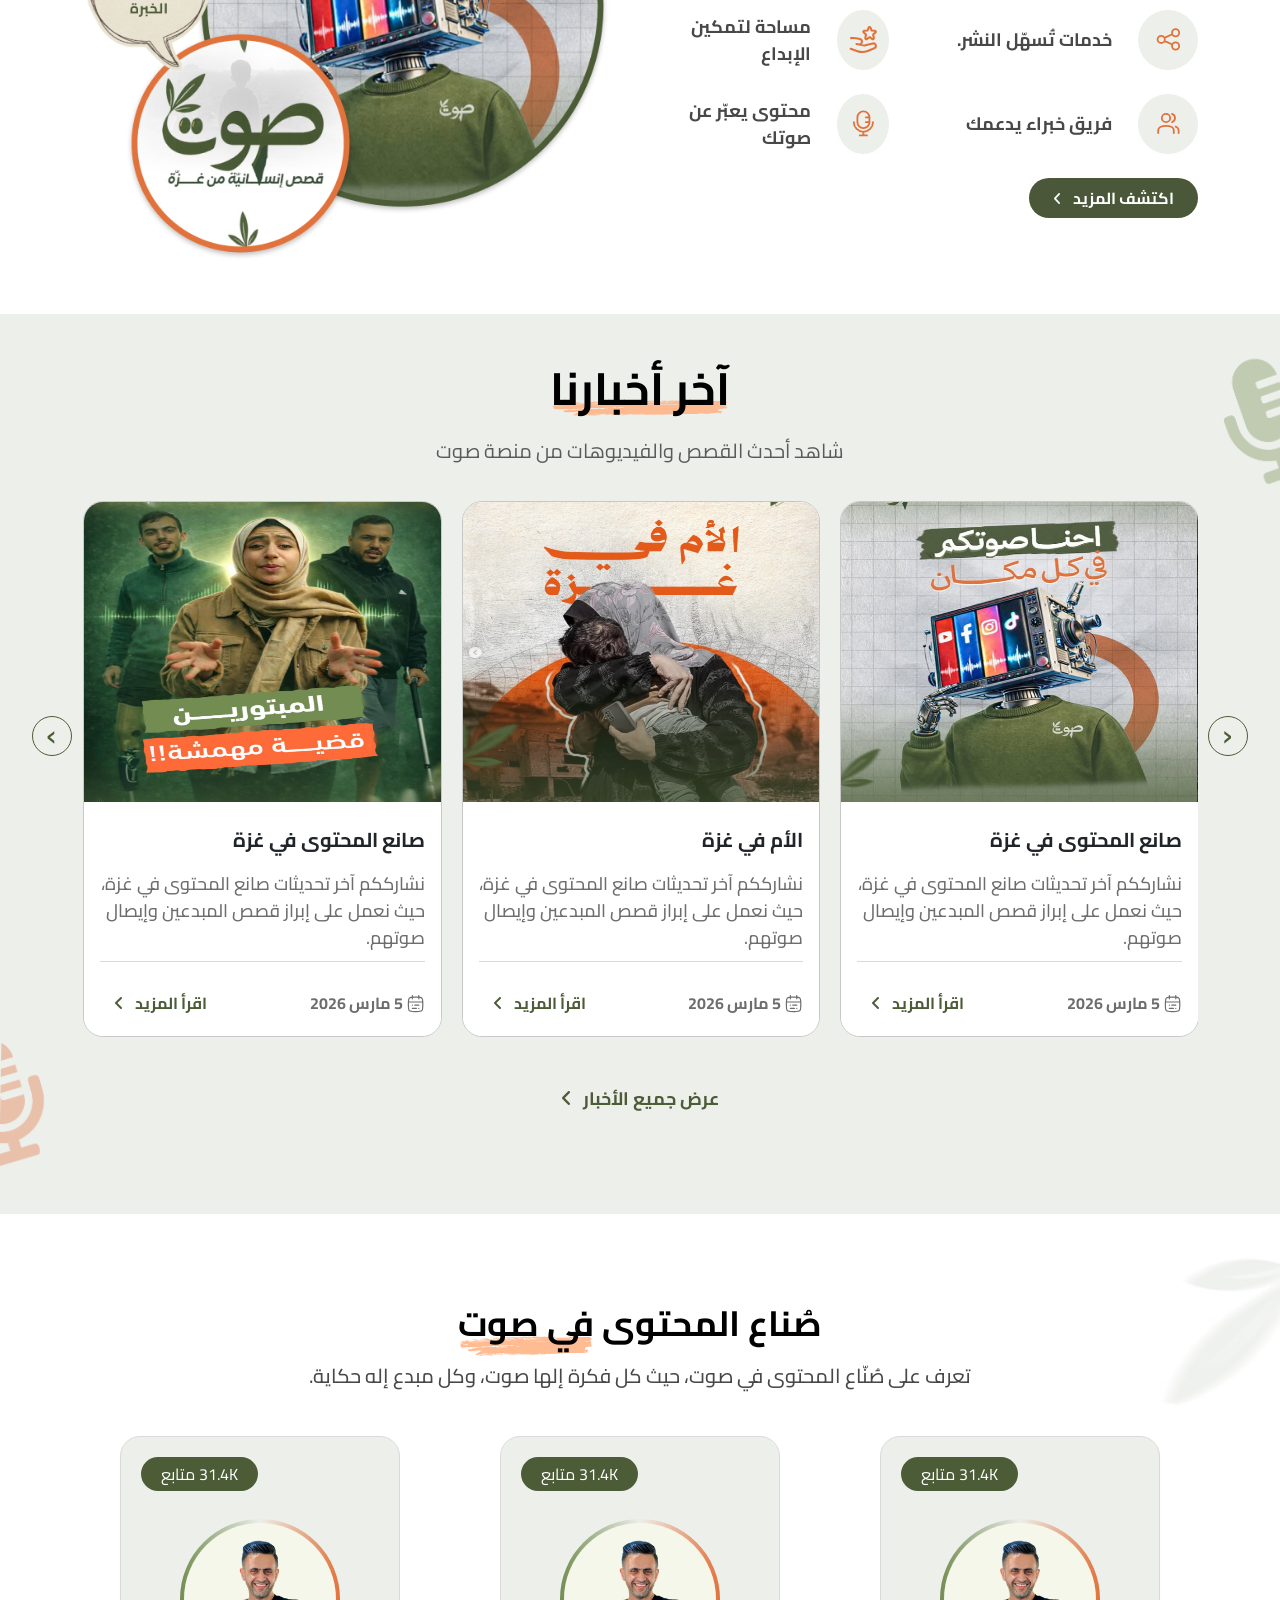
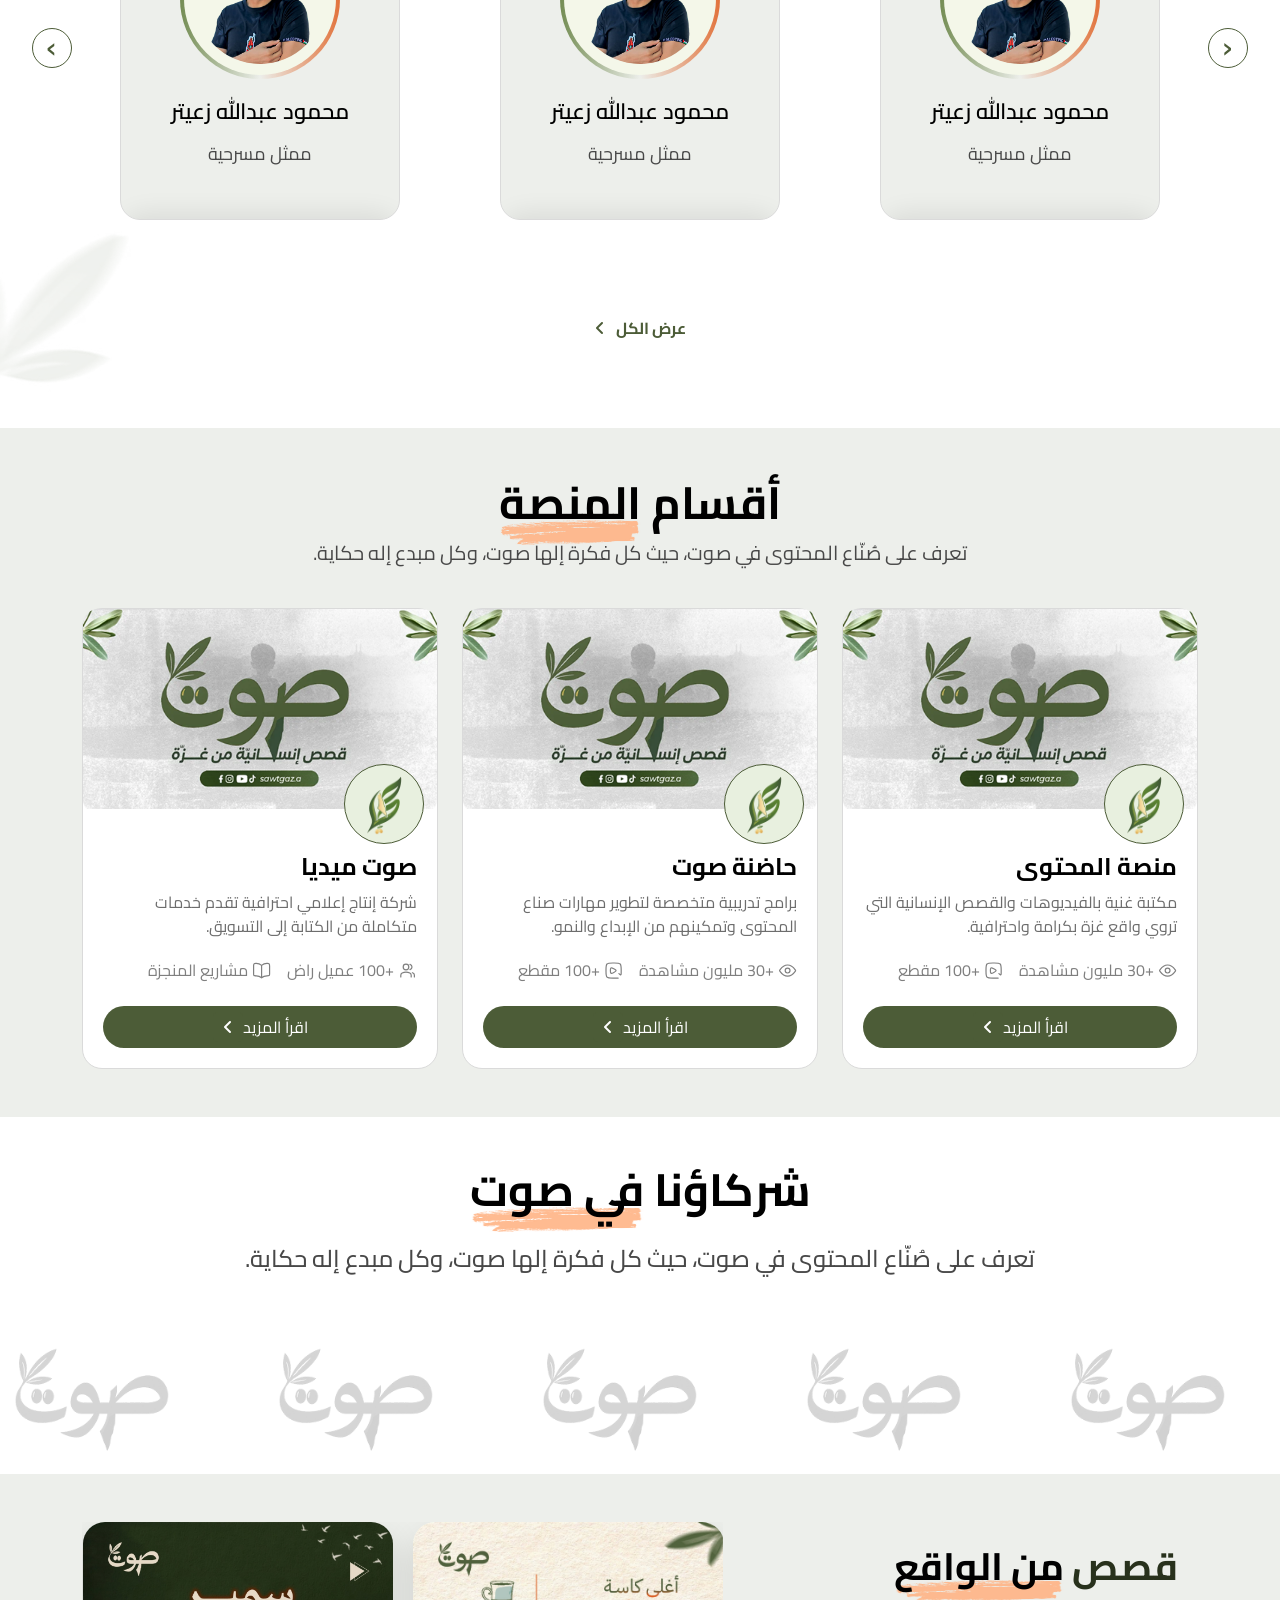
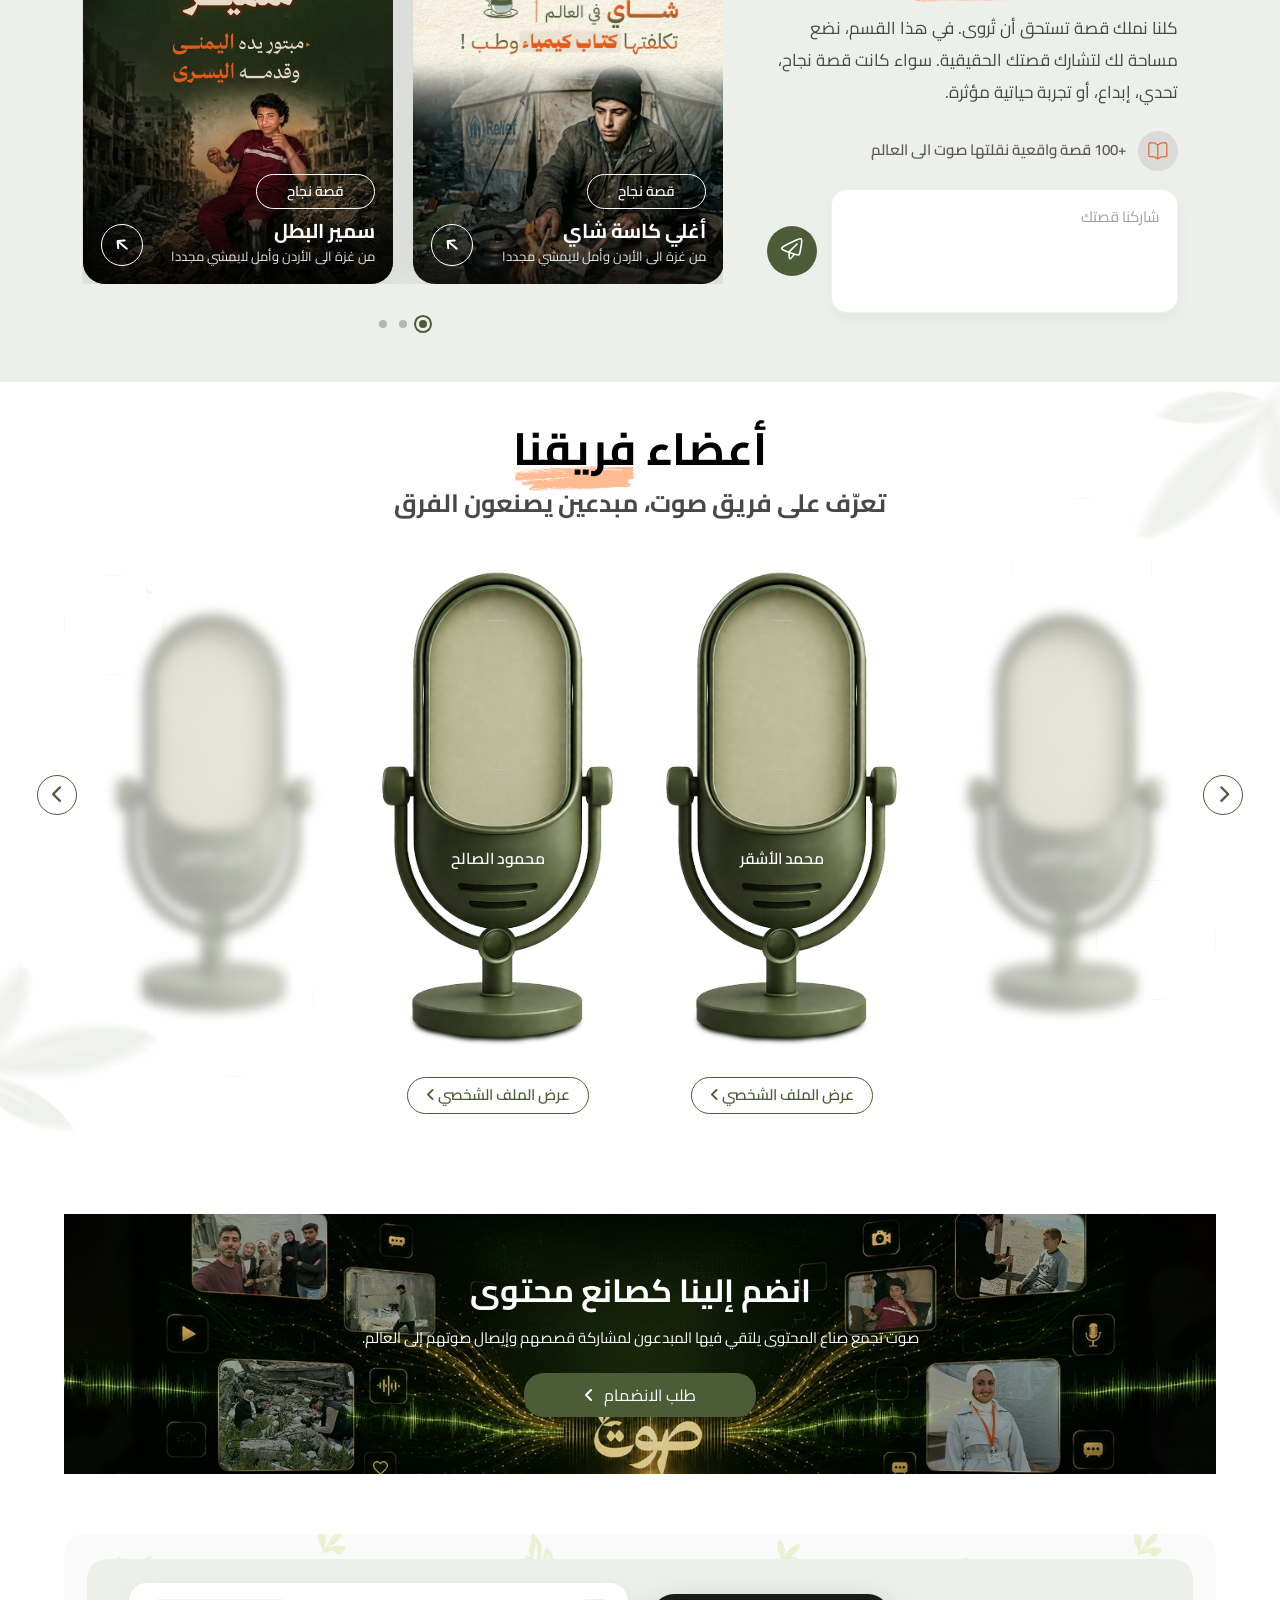
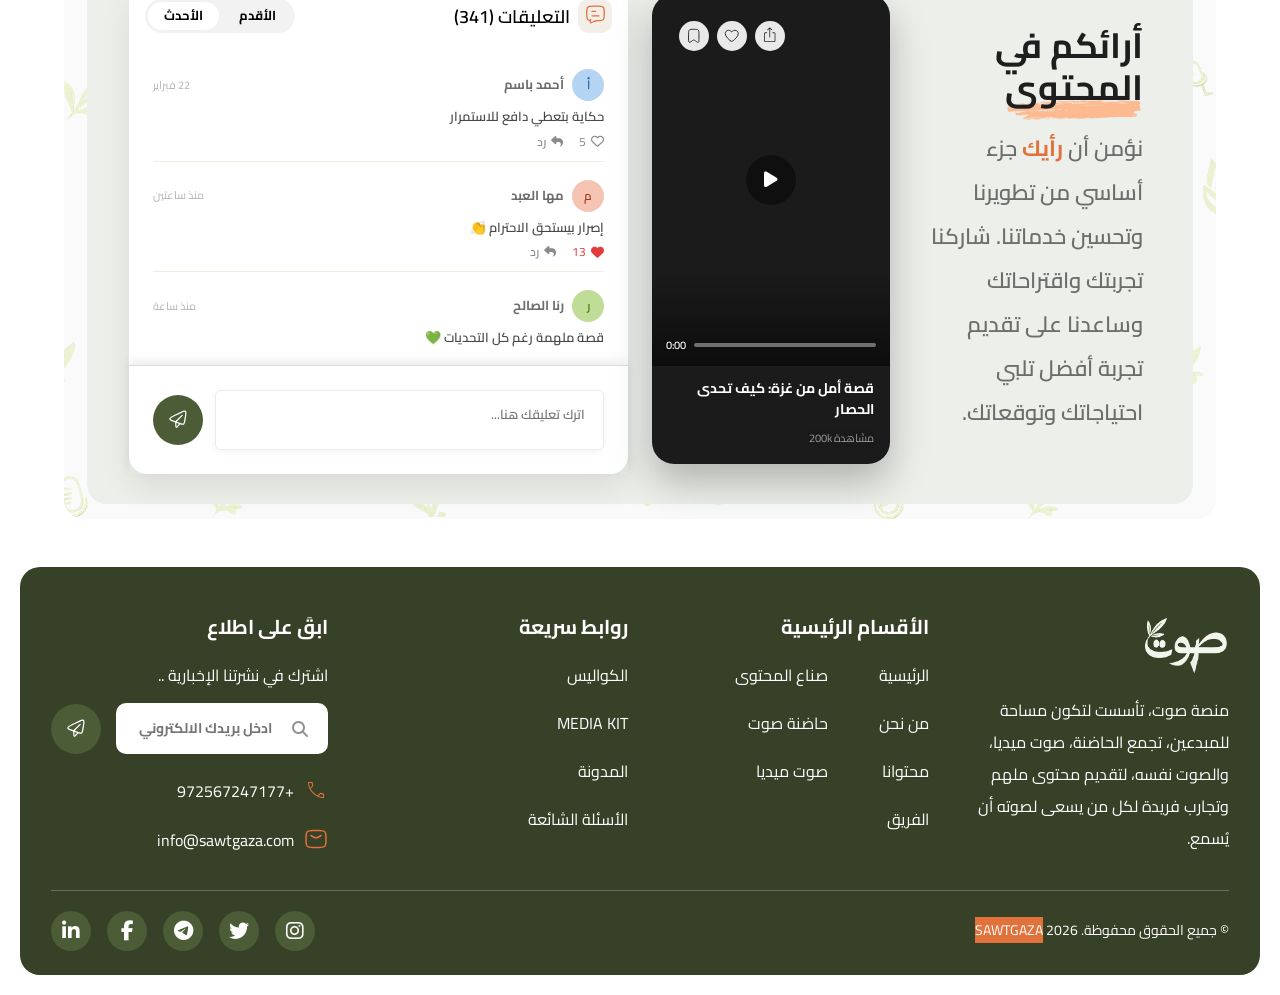
==== commit 400414c7: "edit icons" ====
--- a/index.html
+++ b/index.html
@@ -83,9 +83,9 @@
                 "
                 >وسائل التواصل الاجتماعي</span
               >
-              <a href="#" class="text-white ms-2"
-                ><i class="fab fa-linkedin-in font-18"></i
-              ></a>
+              <a href="#" class="text-white ms-2">
+                <i class="fab fa-linkedin-in font-18"></i>
+              </a>
 
               <a href="#" class="text-white ms-2"
                 ><i class="fab fa-facebook-f font-18"></i
@@ -95,12 +95,35 @@
                 ><i class="fa-solid fa-paper-plane"></i
               ></a>
 
+              <a href="#" class="text-white ms-2"
+                ><svg
+                  xmlns="http://www.w3.org/2000/svg"
+                  width="1.3em"
+                  height="1.3em"
+                  viewBox="0 0 24 24"
+                >
+                  <path d="M0 0h24v24H0z" fill="none" />
+                  <path
+                    fill="rgba(76, 92, 55, 1)"
+                    d="M19.57 4.488a.75.75 0 0 0-1.14-.976l-5.368 6.274l-5.224-5.938a1.8 1.8 0 0 0-1.357-.598H5.007c-.68 0-1.264.352-1.56.885a1.55 1.55 0 0 0 .204 1.795l6.286 7.147l-5.507 6.435a.75.75 0 1 0 1.14.976l5.368-6.274l5.224 5.938c.345.392.85.598 1.357.598h1.474c.681 0 1.264-.352 1.56-.885a1.55 1.55 0 0 0-.203-1.795l-6.287-7.146z"
+                  />
+                </svg>
+              </a>
+
               <a href="#" class="text-white ms-2">
-                <i class="ri-instagram-fill font-18"></i>
-              </a>
-
-              <a href="#" class="text-white ms-2"
-                ><i class="ri-twitter-x-fill font-18"></i>
+                <svg
+                  xmlns="http://www.w3.org/2000/svg"
+                  width="1.2em"
+                  height="1.2em"
+                  viewBox="0 0 24 24"
+                  class="icon"
+                >
+                  <path d="M0 0h24v24H0z" fill="none" />
+                  <path
+                    fill="rgba(76, 92, 55, 1)"
+                    d="M9.367 2.25c-1.092 0-1.958 0-2.655.057c-.714.058-1.317.18-1.868.46a4.75 4.75 0 0 0-2.076 2.077c-.281.55-.403 1.154-.461 1.868c-.057.697-.057 1.563-.057 2.655v5.266c0 1.092 0 1.958.057 2.655c.058.714.18 1.317.46 1.869a4.75 4.75 0 0 0 2.077 2.075c.55.281 1.154.403 1.868.461c.697.057 1.563.057 2.655.057h5.266c1.092 0 1.958 0 2.655-.057c.714-.058 1.317-.18 1.869-.46a4.75 4.75 0 0 0 2.075-2.076c.281-.552.403-1.155.461-1.869c.057-.697.057-1.563.057-2.655V9.367c0-1.092 0-1.958-.057-2.655c-.058-.714-.18-1.317-.46-1.868a4.75 4.75 0 0 0-2.076-2.076c-.552-.281-1.155-.403-1.869-.461c-.697-.057-1.563-.057-2.655-.057zM16.25 6.5a.75.75 0 0 1 .75-.75h.5a.75.75 0 0 1 0 1.5H17a.75.75 0 0 1-.75-.75m-6.207 1.728a4.25 4.25 0 1 1 3.914 7.544a4.25 4.25 0 0 1-3.914-7.544"
+                  />
+                </svg>
               </a>
             </div>
 
@@ -198,14 +221,27 @@
 
               <div class="d-flex gap-2 nav-search-div">
                 <div class="position-relative nav-search-div">
-                  <i
+                  <svg
+                    xmlns="http://www.w3.org/2000/svg"
+                    width="1em"
+                    height="1em"
+                    viewBox="0 0 24 24"
                     class="fa fa-search position-absolute top-50 end-0 translate-middle-y me-3"
-                    style="color: #acacac"
-                  ></i>
+                  >
+                    <path d="M0 0h24v24H0z" fill="none" />
+                    <path
+                      fill="none"
+                      stroke="rgba(145, 145, 145, 1)"
+                      stroke-linecap="round"
+                      stroke-linejoin="round"
+                      stroke-width="1.5"
+                      d="m17 17l4 4m-2-10a8 8 0 1 0-16 0a8 8 0 0 0 16 0"
+                    />
+                  </svg>
 
                   <input
                     type="text"
-                    class="form-control pe-5 custom-placeholder py-2 search-input"
+                    class="form-control custom-placeholder py-2 search-input"
                     placeholder="ابحث هنا..."
                     data-i18n-placeholder="search_placeholder"
                   />
@@ -228,7 +264,26 @@
                 </button>
 
                 <button class="btn rounded-nav language-btn nav-bttn">
-                  <i class="ri-global-line"></i>
+                  <svg
+                    xmlns="http://www.w3.org/2000/svg"
+                    width="2em"
+                    height="3em"
+                    viewBox="0 0 24 24"
+                  >
+                    <path d="M0 0h24v24H0z" fill="none" />
+                    <g fill="none" stroke="currentColor" stroke-width="1.5">
+                      <circle cx="12" cy="12" r="10" />
+                      <path
+                        stroke-linejoin="round"
+                        d="M8 12c0 6 4 10 4 10s4-4 4-10s-4-10-4-10s-4 4-4 10Z"
+                      />
+                      <path
+                        stroke-linecap="round"
+                        stroke-linejoin="round"
+                        d="M21 15H3m18-6H3"
+                      />
+                    </g>
+                  </svg>
                 </button>
               </div>
             </div>
@@ -478,18 +533,73 @@
             class="row d-flex justify-content-center align-items-center text-center g-0"
           >
             <div class="col count">
-              <i class="fa-regular fa-user"></i>
+              <i>
+                <svg
+                  xmlns="http://www.w3.org/2000/svg"
+                  width="3em"
+                  height="3em"
+                  viewBox="0 0 24 24"
+                >
+                  <path d="M0 0h24v24H0z" fill="none" />
+                  <g
+                    fill="none"
+                    stroke="rgba(255, 116, 32, 1)"
+                    stroke-linecap="round"
+                    stroke-linejoin="round"
+                    stroke-width="1.5"
+                  >
+                    <path
+                      d="M16.5 20v-2.03c0-1.242-.56-2.46-1.69-2.975C13.431 14.366 11.778 14 10 14s-3.431.366-4.81.995c-1.13.515-1.69 1.733-1.69 2.975V20m17 .001v-2.03c0-1.242-.56-2.46-1.69-2.975q-.39-.18-.81-.328"
+                    />
+                    <circle cx="10" cy="7.5" r="3.5" />
+                    <path d="M15 4.145a3.502 3.502 0 0 1 0 6.71" />
+                  </g>
+                </svg>
+              </i>
+
               <h3 class="counter font-mob-22">20+</h3>
               <p class="mb-0" data-i18n="stat_team">أعضاء الفريق</p>
             </div>
             <div class="col count">
               <!-- <i class="fa-solid fa-book-open"></i> -->
-              <i class="ri-book-open-line"></i>
+              <i>
+                <svg
+                  xmlns="http://www.w3.org/2000/svg"
+                  width="3em"
+                  height="3em"
+                  viewBox="0 0 24 24"
+                >
+                  <path d="M0 0h24v24H0z" fill="none" />
+                  <path
+                    fill="none"
+                    stroke="currentColor"
+                    stroke-linecap="round"
+                    stroke-linejoin="round"
+                    stroke-width="1.5"
+                    d="M5.333 3c2.46-.003 4.836.887 6.667 2.5V21a10.07 10.07 0 0 0-6.667-2.5c-1.562 0-2.343 0-2.688-.22a1.16 1.16 0 0 1-.424-.425C2 17.51 2 16.895 2 15.663v-9.26c0-1.428 0-2.141.549-2.72c.548-.579 1.11-.609 2.234-.668Q5.056 3 5.333 3m13.334 0A10.07 10.07 0 0 0 12 5.5V21a10.07 10.07 0 0 1 6.667-2.5c1.562 0 2.343 0 2.688-.22c.207-.133.291-.218.424-.425c.221-.345.221-.96.221-2.192v-9.26c0-1.428 0-2.141-.549-2.72s-1.11-.609-2.234-.668Q18.944 3 18.667 3"
+                  />
+                </svg>
+              </i>
               <h3 class="font-mob-22 counter">100+</h3>
               <p class="mb-0" data-i18n="stat_stories">قصة</p>
             </div>
             <div class="col count">
-              <i class="fa-regular fa-eye"></i>
+              <i>
+                <svg
+                  xmlns="http://www.w3.org/2000/svg"
+                  width="3em"
+                  height="3em"
+                  viewBox="0 0 24 24"
+                >
+                  <path d="M0 0h24v24H0z" fill="none" />
+                  <g fill="none" stroke="currentColor" stroke-width="1.5">
+                    <path
+                      d="M21.544 11.045c.304.426.456.64.456.955c0 .316-.152.529-.456.955C20.178 14.871 16.689 19 12 19c-4.69 0-8.178-4.13-9.544-6.045C2.152 12.529 2 12.315 2 12c0-.316.152-.529.456-.955C3.822 9.129 7.311 5 12 5c4.69 0 8.178 4.13 9.544 6.045Z"
+                    />
+                    <path d="M15 12a3 3 0 1 0-6 0a3 3 0 0 0 6 0Z" />
+                  </g>
+                </svg>
+              </i>
 
               <h3 class="font-mob-22">
                 +30 <span data-i18n="one_thousand"></span>
@@ -497,13 +607,65 @@
               <p class="mb-0" data-i18n="stat_views">مشاهدة</p>
             </div>
             <div class="col count">
-              <i class="fa-regular fa-circle-play"></i>
+              <i>
+                <svg
+                  xmlns="http://www.w3.org/2000/svg"
+                  width="3em"
+                  height="3em"
+                  viewBox="0 0 24 24"
+                >
+                  <path d="M0 0h24v24H0z" fill="none" />
+                  <g
+                    fill="none"
+                    stroke="currentColor"
+                    stroke-linejoin="round"
+                    stroke-width="1.5"
+                  >
+                    <path
+                      stroke-linecap="round"
+                      d="M17.7 21.335c-1.172.165-2.7.165-4.75.165h-1.9c-4.03 0-6.046 0-7.298-1.252S2.5 16.98 2.5 12.95v-1.9c0-4.03 0-6.046 1.252-7.298S7.02 2.5 11.05 2.5h1.9c4.03 0 6.046 0 7.298 1.252S21.5 7.019 21.5 11.05v1.9c0 1.208 0 2.235-.034 3.115c-.027.705-.04 1.057-.307 1.19c-.267.13-.566-.08-1.163-.503L18.65 15.8"
+                    />
+                    <path
+                      d="M14.945 12.395c-.176.627-1.012 1.07-2.682 1.955c-1.615.856-2.422 1.285-3.073 1.113a1.66 1.66 0 0 1-.712-.393C8 14.62 8 13.746 8 12s0-2.62.478-3.07c.198-.186.443-.321.712-.392c.65-.173 1.458.256 3.073 1.112c1.67.886 2.506 1.329 2.682 1.955c.073.259.073.531 0 .79Z"
+                    />
+                  </g>
+                </svg>
+              </i>
 
               <h3 class="counter font-mob-22">30+</h3>
               <p class="mb-0" data-i18n="stat_videos">فيديو</p>
             </div>
             <div class="col count">
-              <i class="fa-solid fa-users"></i>
+              <i>
+                <svg
+                  xmlns="http://www.w3.org/2000/svg"
+                  width="3em"
+                  height="3em"
+                  viewBox="0 0 24 24"
+                >
+                  <path d="M0 0h24v24H0z" fill="none" />
+                  <g
+                    fill="none"
+                    stroke="currentColor"
+                    stroke-linecap="round"
+                    stroke-linejoin="round"
+                    stroke-width="1.5"
+                  >
+                    <path
+                      d="M7.5 19.5c0-.966.329-1.942 1.13-2.48A6.04 6.04 0 0 1 12 16c1.248 0 2.407.376 3.37 1.02c.802.538 1.13 1.514 1.13 2.48"
+                    />
+                    <circle cx="12" cy="11" r="2.5" />
+                    <path
+                      d="M17.5 11c1.11 0 2.142.377 2.997 1.022c.726.548 1.003 1.473 1.003 2.382v.096"
+                    />
+                    <circle cx="17.5" cy="6.5" r="2" />
+                    <path
+                      d="M6.5 11c-1.11 0-2.142.377-2.997 1.022c-.726.548-1.003 1.473-1.003 2.382v.096"
+                    />
+                    <circle cx="6.5" cy="6.5" r="2" />
+                  </g>
+                </svg>
+              </i>
               <h3 class="font-mob-22">
                 +10 <span data-i18n="one_thousand"></span>
               </h3>
@@ -561,7 +723,22 @@
               <div class="features-grid row gap-4 my-4">
                 <div class="col-6 feature-item d-flex align-items-center">
                   <div class="icon-box">
-                    <i class="ri-share-line"></i>
+                    <i>
+                      <svg
+                        xmlns="http://www.w3.org/2000/svg"
+                        width="1.2em"
+                        height="1.2em"
+                        viewBox="0 0 24 24"
+                      >
+                        <path d="M0 0h24v24H0z" fill="none" />
+                        <path
+                          fill="none"
+                          stroke="currentColor"
+                          stroke-width="1.5"
+                          d="M21 6.5a3 3 0 1 1-6 0a3 3 0 0 1 6 0ZM9 12a3 3 0 1 1-6 0a3 3 0 0 1 6 0Zm12 5.5a3 3 0 1 1-6 0a3 3 0 0 1 6 0ZM8.729 10.75l6.5-3m-6.5 5.5l6.5 3"
+                        />
+                      </svg>
+                    </i>
                   </div>
 
                   <span
@@ -572,7 +749,23 @@
                 </div>
                 <div class="col feature-item d-flex align-items-center">
                   <div class="icon-box">
-                    <i class="fa-solid fa-hand-holding-heart"></i>
+                    <i>
+                      <svg
+                        xmlns="http://www.w3.org/2000/svg"
+                        width="1.2em"
+                        height="1.2em"
+                        viewBox="0 0 14 14"
+                      >
+                        <path d="M0 0h14v14H0z" fill="none" />
+                        <path
+                          fill="none"
+                          stroke="currentColor"
+                          stroke-linecap="round"
+                          stroke-linejoin="round"
+                          d="M9.568 1.255a.466.466 0 0 1 .864 0l.587 1.433l1.593.14c.416.036.578.56.255.824l-.947.778a.47.47 0 0 0-.16.46l.314 1.452a.466.466 0 0 1-.715.486L10 5.92l-1.359.91a.466.466 0 0 1-.715-.487L8.24 4.89a.47.47 0 0 0-.16-.459l-.947-.778a.466.466 0 0 1 .255-.825l1.593-.14zM.983 6.37l.692-.043a8 8 0 0 1 2.448.227l1.16.292a1.32 1.32 0 0 1 .99 1.416v0c-.078.765-.79 1.3-1.546 1.166L3.622 9.23l3.897.699l4.037-.958a1.24 1.24 0 0 1 1.482.887v0c.16.603-.153 1.23-.73 1.465l-3.23 1.311a6.93 6.93 0 0 1-4.918.113L.813 11.562"
+                        />
+                      </svg>
+                    </i>
                   </div>
 
                   <span
@@ -584,7 +777,29 @@
 
                 <div class="col-6 feature-item d-flex align-items-center">
                   <div class="icon-box">
-                    <i class="fa-solid fa-users"></i>
+                    <i>
+                      <svg
+                        xmlns="http://www.w3.org/2000/svg"
+                        width="1.2em"
+                        height="1.2em"
+                        viewBox="0 0 24 24"
+                      >
+                        <path d="M0 0h24v24H0z" fill="none" />
+                        <g
+                          fill="none"
+                          stroke="currentColor"
+                          stroke-linecap="round"
+                          stroke-linejoin="round"
+                          stroke-width="1.5"
+                        >
+                          <path
+                            d="M16.5 20v-2.03c0-1.242-.56-2.46-1.69-2.975C13.431 14.366 11.778 14 10 14s-3.431.366-4.81.995c-1.13.515-1.69 1.733-1.69 2.975V20m17 .001v-2.03c0-1.242-.56-2.46-1.69-2.975q-.39-.18-.81-.328"
+                          />
+                          <circle cx="10" cy="7.5" r="3.5" />
+                          <path d="M15 4.145a3.502 3.502 0 0 1 0 6.71" />
+                        </g>
+                      </svg>
+                    </i>
                   </div>
 
                   <span
@@ -595,7 +810,22 @@
                 </div>
                 <div class="col feature-item d-flex align-items-center">
                   <div class="icon-box">
-                    <i class="fa-solid fa-microphone-lines"></i>
+                    <i
+                      ><svg
+                        xmlns="http://www.w3.org/2000/svg"
+                        width="1.2em"
+                        height="1.2em"
+                        viewBox="0 0 24 24"
+                      >
+                        <path d="M0 0h24v24H0z" fill="none" />
+                        <g fill="none" stroke="currentColor" stroke-width="1.5">
+                          <path d="M17 7v4a5 5 0 0 1-10 0V7a5 5 0 0 1 10 0Z" />
+                          <path
+                            stroke-linecap="round"
+                            d="M17 7h-3m3 4h-3m6 0a8 8 0 0 1-8 8m0 0a8 8 0 0 1-8-8m8 8v3m0 0h3m-3 0H9"
+                          />
+                        </g></svg
+                    ></i>
                   </div>
 
                   <span
@@ -675,10 +905,24 @@
                   class="card-footer bg-white border-0 d-flex font-16 text-dark pb-3 fw-bold"
                 >
                   <span>
-                    <i
-                      class="fa-regular fa-calendar-days ms-1"
-                      style="color: rgba(109, 109, 109, 1)"
-                    ></i>
+                    <i style="color: rgba(109, 109, 109, 1)">
+                      <svg
+                        xmlns="http://www.w3.org/2000/svg"
+                        width="1.2em"
+                        height="1.2em"
+                        viewBox="0 0 24 24"
+                      >
+                        <path d="M0 0h24v24H0z" fill="none" />
+                        <path
+                          fill="none"
+                          stroke="currentColor"
+                          stroke-linecap="round"
+                          stroke-linejoin="round"
+                          stroke-width="1.5"
+                          d="M16 2v4M8 2v4m5-2h-2C7.229 4 5.343 4 4.172 5.172S3 8.229 3 12v2c0 3.771 0 5.657 1.172 6.828S7.229 22 11 22h2c3.771 0 5.657 0 6.828-1.172S21 17.771 21 14v-2c0-3.771 0-5.657-1.172-6.828S16.771 4 13 4M3 10h18m-10 4h5m-8 0h.009M13 18H8m8 0h-.009"
+                        />
+                      </svg>
+                    </i>
 
                     <span
                       data-i18n="news_date"
@@ -726,10 +970,24 @@
                   class="card-footer bg-white border-0 d-flex font-16 text-dark pb-3 fw-bold"
                 >
                   <span>
-                    <i
-                      class="fa-regular fa-calendar-days ms-1"
-                      style="color: rgba(109, 109, 109, 1)"
-                    ></i>
+                    <i style="color: rgba(109, 109, 109, 1)">
+                      <svg
+                        xmlns="http://www.w3.org/2000/svg"
+                        width="1.2em"
+                        height="1.2em"
+                        viewBox="0 0 24 24"
+                      >
+                        <path d="M0 0h24v24H0z" fill="none" />
+                        <path
+                          fill="none"
+                          stroke="currentColor"
+                          stroke-linecap="round"
+                          stroke-linejoin="round"
+                          stroke-width="1.5"
+                          d="M16 2v4M8 2v4m5-2h-2C7.229 4 5.343 4 4.172 5.172S3 8.229 3 12v2c0 3.771 0 5.657 1.172 6.828S7.229 22 11 22h2c3.771 0 5.657 0 6.828-1.172S21 17.771 21 14v-2c0-3.771 0-5.657-1.172-6.828S16.771 4 13 4M3 10h18m-10 4h5m-8 0h.009M13 18H8m8 0h-.009"
+                        />
+                      </svg>
+                    </i>
 
                     <span
                       data-i18n="news_date"
@@ -777,10 +1035,24 @@
                   class="card-footer bg-white border-0 d-flex font-16 text-dark pb-3 fw-bold"
                 >
                   <span>
-                    <i
-                      class="fa-regular fa-calendar-days ms-1"
-                      style="color: rgba(109, 109, 109, 1)"
-                    ></i>
+                    <i style="color: rgba(109, 109, 109, 1)">
+                      <svg
+                        xmlns="http://www.w3.org/2000/svg"
+                        width="1.2em"
+                        height="1.2em"
+                        viewBox="0 0 24 24"
+                      >
+                        <path d="M0 0h24v24H0z" fill="none" />
+                        <path
+                          fill="none"
+                          stroke="currentColor"
+                          stroke-linecap="round"
+                          stroke-linejoin="round"
+                          stroke-width="1.5"
+                          d="M16 2v4M8 2v4m5-2h-2C7.229 4 5.343 4 4.172 5.172S3 8.229 3 12v2c0 3.771 0 5.657 1.172 6.828S7.229 22 11 22h2c3.771 0 5.657 0 6.828-1.172S21 17.771 21 14v-2c0-3.771 0-5.657-1.172-6.828S16.771 4 13 4M3 10h18m-10 4h5m-8 0h.009M13 18H8m8 0h-.009"
+                        />
+                      </svg>
+                    </i>
                     <span
                       data-i18n="news_date"
                       style="color: rgba(109, 109, 109, 1)"
@@ -1298,7 +1570,26 @@
                       class="text-light-muted lh-lg"
                       style="color: rgba(127, 127, 127, 1)"
                     >
-                      <i class="fa-regular fa-eye me-1"></i>
+                      <i
+                        ><svg
+                          xmlns="http://www.w3.org/2000/svg"
+                          width="1.2em"
+                          height="1.2em"
+                          viewBox="0 0 24 24"
+                        >
+                          <path d="M0 0h24v24H0z" fill="none" />
+                          <g
+                            fill="none"
+                            stroke="currentColor"
+                            stroke-width="1.5"
+                          >
+                            <path
+                              d="M21.544 11.045c.304.426.456.64.456.955c0 .316-.152.529-.456.955C20.178 14.871 16.689 19 12 19c-4.69 0-8.178-4.13-9.544-6.045C2.152 12.529 2 12.315 2 12c0-.316.152-.529.456-.955C3.822 9.129 7.311 5 12 5c4.69 0 8.178 4.13 9.544 6.045Z"
+                            />
+                            <path d="M15 12a3 3 0 1 0-6 0a3 3 0 0 0 6 0Z" />
+                          </g>
+                        </svg>
+                      </i>
                       <span data-i18n="stat_views_30m">+30 مليون مشاهدة</span>
                     </span>
 
@@ -1306,7 +1597,30 @@
                       class="text-light-muted lh-lg"
                       style="color: rgba(127, 127, 127, 1)"
                     >
-                      <i class="fa-regular fa-circle-play"></i>
+                      <i
+                        ><svg
+                          xmlns="http://www.w3.org/2000/svg"
+                          width="1.2em"
+                          height="1.2em"
+                          viewBox="0 0 24 24"
+                        >
+                          <path d="M0 0h24v24H0z" fill="none" />
+                          <g
+                            fill="none"
+                            stroke="currentColor"
+                            stroke-linejoin="round"
+                            stroke-width="1.5"
+                          >
+                            <path
+                              stroke-linecap="round"
+                              d="M17.7 21.335c-1.172.165-2.7.165-4.75.165h-1.9c-4.03 0-6.046 0-7.298-1.252S2.5 16.98 2.5 12.95v-1.9c0-4.03 0-6.046 1.252-7.298S7.02 2.5 11.05 2.5h1.9c4.03 0 6.046 0 7.298 1.252S21.5 7.019 21.5 11.05v1.9c0 1.208 0 2.235-.034 3.115c-.027.705-.04 1.057-.307 1.19c-.267.13-.566-.08-1.163-.503L18.65 15.8"
+                            />
+                            <path
+                              d="M14.945 12.395c-.176.627-1.012 1.07-2.682 1.955c-1.615.856-2.422 1.285-3.073 1.113a1.66 1.66 0 0 1-.712-.393C8 14.62 8 13.746 8 12s0-2.62.478-3.07c.198-.186.443-.321.712-.392c.65-.173 1.458.256 3.073 1.112c1.67.886 2.506 1.329 2.682 1.955c.073.259.073.531 0 .79Z"
+                            />
+                          </g>
+                        </svg>
+                      </i>
                       <span data-i18n="stat_clips_100">+100 مقطع</span>
                     </span>
                   </div>
@@ -1356,7 +1670,26 @@
                       class="text-light-muted lh-lg"
                       style="color: rgba(127, 127, 127, 1)"
                     >
-                      <i class="fa-regular fa-eye me-1"></i>
+                      <i
+                        ><svg
+                          xmlns="http://www.w3.org/2000/svg"
+                          width="1.2em"
+                          height="1.2em"
+                          viewBox="0 0 24 24"
+                        >
+                          <path d="M0 0h24v24H0z" fill="none" />
+                          <g
+                            fill="none"
+                            stroke="currentColor"
+                            stroke-width="1.5"
+                          >
+                            <path
+                              d="M21.544 11.045c.304.426.456.64.456.955c0 .316-.152.529-.456.955C20.178 14.871 16.689 19 12 19c-4.69 0-8.178-4.13-9.544-6.045C2.152 12.529 2 12.315 2 12c0-.316.152-.529.456-.955C3.822 9.129 7.311 5 12 5c4.69 0 8.178 4.13 9.544 6.045Z"
+                            />
+                            <path d="M15 12a3 3 0 1 0-6 0a3 3 0 0 0 6 0Z" />
+                          </g>
+                        </svg>
+                      </i>
                       <span data-i18n="stat_views_30m">+30 مليون مشاهدة</span>
                     </span>
 
@@ -1364,7 +1697,30 @@
                       class="text-light-muted lh-lg"
                       style="color: rgba(127, 127, 127, 1)"
                     >
-                      <i class="fa-regular fa-circle-play"></i>
+                      <i
+                        ><svg
+                          xmlns="http://www.w3.org/2000/svg"
+                          width="1.2em"
+                          height="1.2em"
+                          viewBox="0 0 24 24"
+                        >
+                          <path d="M0 0h24v24H0z" fill="none" />
+                          <g
+                            fill="none"
+                            stroke="currentColor"
+                            stroke-linejoin="round"
+                            stroke-width="1.5"
+                          >
+                            <path
+                              stroke-linecap="round"
+                              d="M17.7 21.335c-1.172.165-2.7.165-4.75.165h-1.9c-4.03 0-6.046 0-7.298-1.252S2.5 16.98 2.5 12.95v-1.9c0-4.03 0-6.046 1.252-7.298S7.02 2.5 11.05 2.5h1.9c4.03 0 6.046 0 7.298 1.252S21.5 7.019 21.5 11.05v1.9c0 1.208 0 2.235-.034 3.115c-.027.705-.04 1.057-.307 1.19c-.267.13-.566-.08-1.163-.503L18.65 15.8"
+                            />
+                            <path
+                              d="M14.945 12.395c-.176.627-1.012 1.07-2.682 1.955c-1.615.856-2.422 1.285-3.073 1.113a1.66 1.66 0 0 1-.712-.393C8 14.62 8 13.746 8 12s0-2.62.478-3.07c.198-.186.443-.321.712-.392c.65-.173 1.458.256 3.073 1.112c1.67.886 2.506 1.329 2.682 1.955c.073.259.073.531 0 .79Z"
+                            />
+                          </g>
+                        </svg>
+                      </i>
                       <span data-i18n="stat_clips_100">+100 مقطع</span>
                     </span>
                   </div>
@@ -1413,7 +1769,29 @@
                       class="text-light-muted lh-lg"
                       style="color: rgba(127, 127, 127, 1)"
                     >
-                      <i class="fa-regular fa-user me-1"></i>
+                      <i
+                        ><svg
+                          xmlns="http://www.w3.org/2000/svg"
+                          width="1.2em"
+                          height="1.2em"
+                          viewBox="0 0 24 24"
+                        >
+                          <path d="M0 0h24v24H0z" fill="none" />
+                          <g
+                            fill="none"
+                            stroke="currentColor"
+                            stroke-linecap="round"
+                            stroke-linejoin="round"
+                            stroke-width="1.5"
+                          >
+                            <path
+                              d="M16.5 20v-2.03c0-1.242-.56-2.46-1.69-2.975C13.431 14.366 11.778 14 10 14s-3.431.366-4.81.995c-1.13.515-1.69 1.733-1.69 2.975V20m17 .001v-2.03c0-1.242-.56-2.46-1.69-2.975q-.39-.18-.81-.328"
+                            />
+                            <circle cx="10" cy="7.5" r="3.5" />
+                            <path d="M15 4.145a3.502 3.502 0 0 1 0 6.71" />
+                          </g>
+                        </svg>
+                      </i>
                       <span data-i18n="stat_clients_100">+100 عميل راض</span>
                     </span>
 
@@ -1421,7 +1799,24 @@
                       class="text-light-muted lh-lg"
                       style="color: rgba(127, 127, 127, 1)"
                     >
-                      <i class="fa-solid fa-book-open"></i>
+                      <i>
+                        <svg
+                          xmlns="http://www.w3.org/2000/svg"
+                          width="1.2em"
+                          height="1.2em"
+                          viewBox="0 0 24 24"
+                        >
+                          <path d="M0 0h24v24H0z" fill="none" />
+                          <path
+                            fill="none"
+                            stroke="currentColor"
+                            stroke-linecap="round"
+                            stroke-linejoin="round"
+                            stroke-width="1.5"
+                            d="M5.333 3c2.46-.003 4.836.887 6.667 2.5V21a10.07 10.07 0 0 0-6.667-2.5c-1.562 0-2.343 0-2.688-.22a1.16 1.16 0 0 1-.424-.425C2 17.51 2 16.895 2 15.663v-9.26c0-1.428 0-2.141.549-2.72c.548-.579 1.11-.609 2.234-.668Q5.056 3 5.333 3m13.334 0A10.07 10.07 0 0 0 12 5.5V21a10.07 10.07 0 0 1 6.667-2.5c1.562 0 2.343 0 2.688-.22c.207-.133.291-.218.424-.425c.221-.345.221-.96.221-2.192v-9.26c0-1.428 0-2.141-.549-2.72s-1.11-.609-2.234-.668Q18.944 3 18.667 3"
+                          />
+                        </svg>
+                      </i>
                       <span data-i18n="stat_projects_done">مشاريع المنجزة</span>
                     </span>
                   </div>
@@ -1727,7 +2122,24 @@
                 </p>
                 <div class="rs-count">
                   <span class="rs-count-icon">
-                    <i class="fa-solid fa-book-open"></i>
+                    <i
+                      ><svg
+                        xmlns="http://www.w3.org/2000/svg"
+                        width="1.2em"
+                        height="1.2em"
+                        viewBox="0 0 24 24"
+                      >
+                        <path d="M0 0h24v24H0z" fill="none" />
+                        <path
+                          fill="none"
+                          stroke="currentColor"
+                          stroke-linecap="round"
+                          stroke-linejoin="round"
+                          stroke-width="1.5"
+                          d="M5.333 3c2.46-.003 4.836.887 6.667 2.5V21a10.07 10.07 0 0 0-6.667-2.5c-1.562 0-2.343 0-2.688-.22a1.16 1.16 0 0 1-.424-.425C2 17.51 2 16.895 2 15.663v-9.26c0-1.428 0-2.141.549-2.72c.548-.579 1.11-.609 2.234-.668Q5.056 3 5.333 3m13.334 0A10.07 10.07 0 0 0 12 5.5V21a10.07 10.07 0 0 1 6.667-2.5c1.562 0 2.343 0 2.688-.22c.207-.133.291-.218.424-.425c.221-.345.221-.96.221-2.192v-9.26c0-1.428 0-2.141-.549-2.72s-1.11-.609-2.234-.668Q18.944 3 18.667 3"
+                        />
+                      </svg>
+                    </i>
                   </span>
                   <span class="rs-count-text" data-i18n="realstories_count"
                     >+100 قصة واقعية نقلتها صوت الى العالم</span
@@ -1741,7 +2153,24 @@
                     data-i18n-placeholder="realstories_input_placeholder"
                   ></textarea>
                   <button type="submit" class="rs-send" aria-label="إرسال">
-                    <i class="fa-solid fa-paper-plane"></i>
+                    <i
+                      ><svg
+                        xmlns="http://www.w3.org/2000/svg"
+                        width="1.5em"
+                        height="1.5em"
+                        viewBox="0 0 24 24"
+                      >
+                        <path d="M0 0h24v24H0z" fill="none" />
+                        <path
+                          fill="none"
+                          stroke="currentColor"
+                          stroke-linecap="round"
+                          stroke-linejoin="round"
+                          stroke-width="1.5"
+                          d="m9.498 15l7.5-7.5m-8.992.179l7.321-3.46c3.042-1.438 4.563-2.157 5.533-1.436s.693 2.365.138 5.652l-.954 5.662c-.363 2.149-.544 3.223-1.345 3.692s-1.842.109-3.923-.611l-6.365-2.202c-3.892-1.346-5.838-2.019-5.91-3.34c-.074-1.32 1.786-2.2 5.505-3.957M9.498 15.5v2.227c0 2.374 0 3.56.71 3.75s1.458-.798 2.954-2.773l.836-1.204"
+                        />
+                      </svg>
+                    </i>
                   </button>
                 </form>
               </div>
@@ -1874,7 +2303,7 @@
       </section>
       <section class="join-us-section">
         <div class="join-us-banner">
-          <img src="assets/images/Yamal.png" alt="" class="join-us-bg" />
+          <img src="assets/images/join-img.jpg" alt="" class="join-us-bg" />
           <div class="join-us-content text-center">
             <h2 class="join-us-title" data-i18n="join_creator_title">
               انضم إلينا كصانع محتوى
@@ -1891,9 +2320,17 @@
         </div>
       </section>
 
-      <section class="stories-section reviews-section py-5">
-        <div class="reviews-inner" style="width: 90%; margin: 0 auto">
-          <div class="row g-4 align-items-center justify-content-center">
+      <section class="stories-section reviews-section">
+        <div class="reviews-inner">
+          <div
+            class="row g-4 align-items-center justify-content-center"
+            style="
+              background-color: rgba(237, 239, 235, 1);
+              padding: 0px 30px 30px 30px;
+              border-radius: 20px;
+              margin-top: 10px;
+            "
+          >
             <div class="col-lg-3 col-md-12">
               <div class="reviews-intro">
                 <h2 class="reviews-title fw-bold">
@@ -1925,13 +2362,59 @@
                     <div class="reel-overlay"></div>
                     <div class="reel-actions">
                       <span onclick="toggleSave(this)">
-                        <i class="fa-regular fa-bookmark"></i>
+                        <i
+                          ><svg
+                            xmlns="http://www.w3.org/2000/svg"
+                            width="1.5em"
+                            height="1.2em"
+                            viewBox="0 0 24 24"
+                          >
+                            <path d="M0 0h24v24H0z" fill="none" />
+                            <path
+                              fill="none"
+                              stroke="currentColor"
+                              stroke-linecap="round"
+                              stroke-linejoin="round"
+                              stroke-width="1.5"
+                              d="M4 17.98V9.709c0-3.634 0-5.45 1.172-6.58S8.229 2 12 2s5.657 0 6.828 1.129C20 4.257 20 6.074 20 9.708v8.273c0 2.306 0 3.459-.773 3.871c-1.497.8-4.304-1.867-5.637-2.67c-.773-.465-1.16-.698-1.59-.698s-.817.233-1.59.698c-1.333.803-4.14 3.47-5.637 2.67C4 21.44 4 20.287 4 17.981"
+                            />
+                          </svg>
+                        </i>
                       </span>
                       <span onclick="toggleLike(this)">
-                        <i class="fa-regular fa-heart"></i>
+                        <i
+                          ><svg
+                            xmlns="http://www.w3.org/2000/svg"
+                            width="1.5em"
+                            height="1.2em"
+                            viewBox="0 0 24 24"
+                          >
+                            <path d="M0 0h24v24H0z" fill="none" />
+                            <path
+                              fill="none"
+                              stroke="currentColor"
+                              stroke-linecap="round"
+                              stroke-linejoin="round"
+                              stroke-width="1.5"
+                              d="M10.41 19.968C7.59 17.858 2 13.035 2 8.694C2 5.826 4.105 3.5 7 3.5c1.5 0 3 .5 5 2.5c2-2 3.5-2.5 5-2.5c2.895 0 5 2.326 5 5.194c0 4.34-5.59 9.164-8.41 11.274c-.95.71-2.23.71-3.18 0"
+                            />
+                          </svg>
+                        </i>
                       </span>
                       <span onclick="shareVideo()">
-                        <i class="fa-solid fa-arrow-up-from-bracket"></i>
+                        <i
+                          ><svg
+                            xmlns="http://www.w3.org/2000/svg"
+                            width="1.5em"
+                            height="1.5em"
+                            viewBox="0 0 24 24"
+                          >
+                            <path d="M0 0h24v24H0z" fill="none" />
+                            <path
+                              fill="currentColor"
+                              d="M6.616 21q-.691 0-1.153-.462T5 19.385v-8.77q0-.69.463-1.152T6.616 9H8.23q.213 0 .357.143t.143.357t-.143.357T8.23 10H6.616q-.231 0-.424.192T6 10.616v8.769q0 .23.192.423t.423.192h10.77q.23 0 .423-.192t.192-.423v-8.77q0-.23-.192-.423T17.384 10H15.77q-.213 0-.357-.143T15.27 9.5t.143-.357T15.77 9h1.615q.691 0 1.153.463T19 10.616v8.769q0 .69-.463 1.153T17.385 21zm5.027-5.643Q11.5 15.214 11.5 15V4.614L9.754 6.36q-.146.146-.344.153q-.199.006-.364-.16q-.16-.164-.162-.353t.162-.354l2.388-2.388q.132-.131.268-.184q.137-.053.298-.053t.298.053t.268.184l2.388 2.388q.14.14.15.342q.01.2-.15.366q-.166.165-.357.165t-.357-.165l-1.74-1.74V15q0 .214-.143.357T12 15.5t-.357-.143"
+                            /></svg
+                        ></i>
                       </span>
                     </div>
                     <div class="reel-seekbar">
@@ -1964,13 +2447,59 @@
                     <div class="reel-overlay"></div>
                     <div class="reel-actions">
                       <span onclick="toggleSave(this)">
-                        <i class="fa-regular fa-bookmark"></i>
+                        <i
+                          ><svg
+                            xmlns="http://www.w3.org/2000/svg"
+                            width="1.5em"
+                            height="1.2em"
+                            viewBox="0 0 24 24"
+                          >
+                            <path d="M0 0h24v24H0z" fill="none" />
+                            <path
+                              fill="none"
+                              stroke="currentColor"
+                              stroke-linecap="round"
+                              stroke-linejoin="round"
+                              stroke-width="1.5"
+                              d="M4 17.98V9.709c0-3.634 0-5.45 1.172-6.58S8.229 2 12 2s5.657 0 6.828 1.129C20 4.257 20 6.074 20 9.708v8.273c0 2.306 0 3.459-.773 3.871c-1.497.8-4.304-1.867-5.637-2.67c-.773-.465-1.16-.698-1.59-.698s-.817.233-1.59.698c-1.333.803-4.14 3.47-5.637 2.67C4 21.44 4 20.287 4 17.981"
+                            />
+                          </svg>
+                        </i>
                       </span>
                       <span onclick="toggleLike(this)">
-                        <i class="fa-regular fa-heart"></i>
+                        <i
+                          ><svg
+                            xmlns="http://www.w3.org/2000/svg"
+                            width="1.5em"
+                            height="1.2em"
+                            viewBox="0 0 24 24"
+                          >
+                            <path d="M0 0h24v24H0z" fill="none" />
+                            <path
+                              fill="none"
+                              stroke="currentColor"
+                              stroke-linecap="round"
+                              stroke-linejoin="round"
+                              stroke-width="1.5"
+                              d="M10.41 19.968C7.59 17.858 2 13.035 2 8.694C2 5.826 4.105 3.5 7 3.5c1.5 0 3 .5 5 2.5c2-2 3.5-2.5 5-2.5c2.895 0 5 2.326 5 5.194c0 4.34-5.59 9.164-8.41 11.274c-.95.71-2.23.71-3.18 0"
+                            />
+                          </svg>
+                        </i>
                       </span>
                       <span onclick="shareVideo()">
-                        <i class="fa-solid fa-arrow-up-from-bracket"></i>
+                        <i
+                          ><svg
+                            xmlns="http://www.w3.org/2000/svg"
+                            width="1.5em"
+                            height="1.5em"
+                            viewBox="0 0 24 24"
+                          >
+                            <path d="M0 0h24v24H0z" fill="none" />
+                            <path
+                              fill="currentColor"
+                              d="M6.616 21q-.691 0-1.153-.462T5 19.385v-8.77q0-.69.463-1.152T6.616 9H8.23q.213 0 .357.143t.143.357t-.143.357T8.23 10H6.616q-.231 0-.424.192T6 10.616v8.769q0 .23.192.423t.423.192h10.77q.23 0 .423-.192t.192-.423v-8.77q0-.23-.192-.423T17.384 10H15.77q-.213 0-.357-.143T15.27 9.5t.143-.357T15.77 9h1.615q.691 0 1.153.463T19 10.616v8.769q0 .69-.463 1.153T17.385 21zm5.027-5.643Q11.5 15.214 11.5 15V4.614L9.754 6.36q-.146.146-.344.153q-.199.006-.364-.16q-.16-.164-.162-.353t.162-.354l2.388-2.388q.132-.131.268-.184q.137-.053.298-.053t.298.053t.268.184l2.388 2.388q.14.14.15.342q.01.2-.15.366q-.166.165-.357.165t-.357-.165l-1.74-1.74V15q0 .214-.143.357T12 15.5t-.357-.143"
+                            /></svg
+                        ></i>
                       </span>
                     </div>
                     <div class="reel-seekbar">
@@ -2003,13 +2532,59 @@
                     <div class="reel-overlay"></div>
                     <div class="reel-actions">
                       <span onclick="toggleSave(this)">
-                        <i class="fa-regular fa-bookmark"></i>
+                        <i
+                          ><svg
+                            xmlns="http://www.w3.org/2000/svg"
+                            width="1.5em"
+                            height="1.2em"
+                            viewBox="0 0 24 24"
+                          >
+                            <path d="M0 0h24v24H0z" fill="none" />
+                            <path
+                              fill="none"
+                              stroke="currentColor"
+                              stroke-linecap="round"
+                              stroke-linejoin="round"
+                              stroke-width="1.5"
+                              d="M4 17.98V9.709c0-3.634 0-5.45 1.172-6.58S8.229 2 12 2s5.657 0 6.828 1.129C20 4.257 20 6.074 20 9.708v8.273c0 2.306 0 3.459-.773 3.871c-1.497.8-4.304-1.867-5.637-2.67c-.773-.465-1.16-.698-1.59-.698s-.817.233-1.59.698c-1.333.803-4.14 3.47-5.637 2.67C4 21.44 4 20.287 4 17.981"
+                            />
+                          </svg>
+                        </i>
                       </span>
                       <span onclick="toggleLike(this)">
-                        <i class="fa-regular fa-heart"></i>
+                        <i
+                          ><svg
+                            xmlns="http://www.w3.org/2000/svg"
+                            width="1.5em"
+                            height="1.2em"
+                            viewBox="0 0 24 24"
+                          >
+                            <path d="M0 0h24v24H0z" fill="none" />
+                            <path
+                              fill="none"
+                              stroke="currentColor"
+                              stroke-linecap="round"
+                              stroke-linejoin="round"
+                              stroke-width="1.5"
+                              d="M10.41 19.968C7.59 17.858 2 13.035 2 8.694C2 5.826 4.105 3.5 7 3.5c1.5 0 3 .5 5 2.5c2-2 3.5-2.5 5-2.5c2.895 0 5 2.326 5 5.194c0 4.34-5.59 9.164-8.41 11.274c-.95.71-2.23.71-3.18 0"
+                            />
+                          </svg>
+                        </i>
                       </span>
                       <span onclick="shareVideo()">
-                        <i class="fa-solid fa-arrow-up-from-bracket"></i>
+                        <i
+                          ><svg
+                            xmlns="http://www.w3.org/2000/svg"
+                            width="1.5em"
+                            height="1.5em"
+                            viewBox="0 0 24 24"
+                          >
+                            <path d="M0 0h24v24H0z" fill="none" />
+                            <path
+                              fill="currentColor"
+                              d="M6.616 21q-.691 0-1.153-.462T5 19.385v-8.77q0-.69.463-1.152T6.616 9H8.23q.213 0 .357.143t.143.357t-.143.357T8.23 10H6.616q-.231 0-.424.192T6 10.616v8.769q0 .23.192.423t.423.192h10.77q.23 0 .423-.192t.192-.423v-8.77q0-.23-.192-.423T17.384 10H15.77q-.213 0-.357-.143T15.27 9.5t.143-.357T15.77 9h1.615q.691 0 1.153.463T19 10.616v8.769q0 .69-.463 1.153T17.385 21zm5.027-5.643Q11.5 15.214 11.5 15V4.614L9.754 6.36q-.146.146-.344.153q-.199.006-.364-.16q-.16-.164-.162-.353t.162-.354l2.388-2.388q.132-.131.268-.184q.137-.053.298-.053t.298.053t.268.184l2.388 2.388q.14.14.15.342q.01.2-.15.366q-.166.165-.357.165t-.357-.165l-1.74-1.74V15q0 .214-.143.357T12 15.5t-.357-.143"
+                            /></svg
+                        ></i>
                       </span>
                     </div>
                     <div class="reel-seekbar">
@@ -2039,7 +2614,30 @@
                 <div class="reviews-comments-head p-4">
                   <div class="comments-count-group">
                     <span class="comments-head-icon">
-                      <i class="fa-regular fa-comment-dots"></i>
+                      <i
+                        ><svg
+                          xmlns="http://www.w3.org/2000/svg"
+                          width="1.5em"
+                          height="1.5em"
+                          viewBox="0 0 24 24"
+                        >
+                          <path d="M0 0h24v24H0z" fill="none" />
+                          <g
+                            fill="none"
+                            stroke="currentColor"
+                            stroke-linecap="round"
+                            stroke-width="1.5"
+                          >
+                            <path
+                              stroke-linejoin="round"
+                              d="M8 13.5h8m-8-5h4"
+                            />
+                            <path
+                              d="M6.099 19q-1.949-.192-2.927-1.172C2 16.657 2 14.771 2 11v-.5c0-3.771 0-5.657 1.172-6.828S6.229 2.5 10 2.5h4c3.771 0 5.657 0 6.828 1.172S22 6.729 22 10.5v.5c0 3.771 0 5.657-1.172 6.828S17.771 19 14 19c-.56.012-1.007.055-1.445.155c-1.199.276-2.309.89-3.405 1.424c-1.563.762-2.344 1.143-2.834.786c-.938-.698-.021-2.863.184-3.865"
+                            />
+                          </g>
+                        </svg>
+                      </i>
                     </span>
                     <span class="comments-count" data-i18n="comments_full_label"
                       >التعليقات (341)</span
@@ -2074,10 +2672,24 @@
                     style="text-align: start"
                   ></textarea>
                   <button class="rs-send" onclick="addComment()">
-                    <i
-                      class="fas fa-paper-plane text-white"
-                      style="transform: scaleX(-1)"
-                    ></i>
+                    <i>
+                      <svg
+                        xmlns="http://www.w3.org/2000/svg"
+                        width="1.4em"
+                        height="1.2em"
+                        viewBox="0 0 24 24"
+                      >
+                        <path d="M0 0h24v24H0z" fill="none" />
+                        <path
+                          fill="none"
+                          stroke="currentColor"
+                          stroke-linecap="round"
+                          stroke-linejoin="round"
+                          stroke-width="1.5"
+                          d="m9.498 15l7.5-7.5m-8.992.179l7.321-3.46c3.042-1.438 4.563-2.157 5.533-1.436s.693 2.365.138 5.652l-.954 5.662c-.363 2.149-.544 3.223-1.345 3.692s-1.842.109-3.923-.611l-6.365-2.202c-3.892-1.346-5.838-2.019-5.91-3.34c-.074-1.32 1.786-2.2 5.505-3.957M9.498 15.5v2.227c0 2.374 0 3.56.71 3.75s1.458-.798 2.954-2.773l.836-1.204"
+                        />
+                      </svg>
+                    </i>
                   </button>
                 </div>
               </div>
@@ -2206,7 +2818,7 @@
             </p>
             <div class="custom-newsletter-input mb-4">
               <div class="newsletter-input-wrapper">
-                <i class="fa-solid fa-magnifying-glass"></i>
+                <i class="fa-solid fa-magnifying-glass"> </i>
                 <input
                   type="email"
                   placeholder="ادخل بريدك الالكتروني"
@@ -2215,7 +2827,23 @@
                 />
               </div>
               <button class="rs-send">
-                <i class="fas fa-paper-plane"></i>
+                <i>
+                  <svg
+                    xmlns="http://www.w3.org/2000/svg"
+                    width="1.4em"
+                    height="1.2em"
+                    viewBox="0 0 24 24"
+                  >
+                    <path d="M0 0h24v24H0z" fill="none" />
+                    <path
+                      fill="none"
+                      stroke="currentColor"
+                      stroke-linecap="round"
+                      stroke-linejoin="round"
+                      stroke-width="1.5"
+                      d="m9.498 15l7.5-7.5m-8.992.179l7.321-3.46c3.042-1.438 4.563-2.157 5.533-1.436s.693 2.365.138 5.652l-.954 5.662c-.363 2.149-.544 3.223-1.345 3.692s-1.842.109-3.923-.611l-6.365-2.202c-3.892-1.346-5.838-2.019-5.91-3.34c-.074-1.32 1.786-2.2 5.505-3.957M9.498 15.5v2.227c0 2.374 0 3.56.71 3.75s1.458-.798 2.954-2.773l.836-1.204"
+                    /></svg
+                ></i>
               </button>
             </div>
 
@@ -2223,19 +2851,49 @@
               <p
                 class="mb-2 d-flex align-items-center justify-content-start font-16"
               >
-                <i
-                  class="fa-solid fa-phone font-16"
-                  style="color: rgba(225, 114, 59, 1)"
-                ></i>
+                <i style="color: rgba(225, 114, 59, 1)">
+                  <svg
+                    xmlns="http://www.w3.org/2000/svg"
+                    width="1.5em"
+                    height="1.5em"
+                    viewBox="0 0 24 24"
+                  >
+                    <path d="M0 0h24v24H0z" fill="none" />
+                    <path
+                      fill="currentColor"
+                      d="M19.2 20q-2.702 0-5.418-1.244t-5.005-3.533q-2.27-2.289-3.523-5.021Q4 7.469 4 4.8V4h4.439l.848 4.083l-2.696 2.51q.684 1.186 1.417 2.167t1.527 1.769q.802.84 1.808 1.57t2.296 1.44l2.611-2.708l3.75.756V20zM6.121 9.654l2.092-1.92L7.635 5h-2.63q.03 1.144.309 2.305q.278 1.16.807 2.349m8.45 8.335q.923.463 2.09.723t2.339.277v-2.605l-2.388-.475zm0 0"
+                    />
+                  </svg>
+                </i>
                 +972567247177
               </p>
               <p
                 class="mb-0 font-16 d-flex align-items-center justify-content-start"
               >
-                <i
-                  class="fas fa-envelope font-16"
-                  style="color: rgba(225, 114, 59, 1)"
-                ></i>
+                <i style="color: rgba(225, 114, 59, 1)">
+                  <svg
+                    xmlns="http://www.w3.org/2000/svg"
+                    width="1.5em"
+                    height="1.5em"
+                    viewBox="0 0 24 24"
+                  >
+                    <path d="M0 0h24v24H0z" fill="none" />
+                    <g
+                      fill="none"
+                      stroke="currentColor"
+                      stroke-linejoin="round"
+                      stroke-width="1.5"
+                    >
+                      <path
+                        stroke-linecap="round"
+                        d="m7 8.5l2.942 1.74c1.715 1.014 2.4 1.014 4.116 0L17 8.5"
+                      />
+                      <path
+                        d="M2.016 13.476c.065 3.065.098 4.598 1.229 5.733c1.131 1.136 2.705 1.175 5.854 1.254c1.94.05 3.862.05 5.802 0c3.149-.079 4.723-.118 5.854-1.254c1.131-1.135 1.164-2.668 1.23-5.733c.02-.986.02-1.966 0-2.952c-.066-3.065-.099-4.598-1.23-5.733c-1.131-1.136-2.705-1.175-5.854-1.254a115 115 0 0 0-5.802 0c-3.149.079-4.723.118-5.854 1.254c-1.131 1.135-1.164 2.668-1.23 5.733a69 69 0 0 0 0 2.952Z"
+                      />
+                    </g>
+                  </svg>
+                </i>
                 info@sawtgaza.com
               </p>
             </div>
--- a/assets/css/style.css
+++ b/assets/css/style.css
@@ -444,6 +444,10 @@
   margin-top: -15px;
 }
 
+svg {
+  vertical-align: sub;
+}
+
 .card-body .card-title {
   padding-bottom: 10px;
   padding-top: 10px;
@@ -524,7 +528,7 @@
   background-position: center;
   width: 50%;
   color: rgba(255, 116, 32, 1);
-  font-size: 2rem;
+  /* font-size: 2rem; */
   margin-bottom: 15px;
 }
 
@@ -642,11 +646,21 @@
 
 /* Join us as a content creator section */
 .join-us-section {
-  width: 95%;
+  width: 90%;
   margin: 60px auto;
 }
 
 .join-us-banner {
+  position: relative;
+  /* border-radius: 16px; */
+  overflow: hidden;
+  min-height: 260px;
+  display: flex;
+  align-items: center;
+  justify-content: center;
+}
+
+.join-us-banner-about {
   position: relative;
   border-radius: 16px;
   overflow: hidden;
@@ -656,7 +670,15 @@
   justify-content: center;
 }
 
-.join-us-bg {
+.join-us-banner-about::after {
+  content: "";
+  position: absolute;
+  inset: 0;
+  background: rgba(0, 0, 0, 0.5);
+  z-index: 1;
+}
+
+.join-us-bg-about {
   position: absolute;
   inset: 0;
   width: 100%;
@@ -665,11 +687,20 @@
   z-index: 0;
 }
 
+.join-us-bg {
+  position: absolute;
+  inset: 0;
+  width: 100%;
+  height: 100%;
+  object-fit: fill;
+  z-index: 0;
+}
+
 .join-us-banner::after {
   content: "";
   position: absolute;
   inset: 0;
-  background: rgba(0, 0, 0, 0.55);
+  background: rgba(0, 0, 0, 0.15);
   z-index: 1;
 }
 
@@ -2063,7 +2094,7 @@
 }
 
 .comments-list {
-  max-height: 200px;
+  max-height: 288px;
   overflow-y: auto;
   scroll-behavior: smooth;
   display: flex;
@@ -2200,12 +2231,12 @@
 /* ===== Reviews / "آراؤكم في المحتوى" section ===== */
 .reviews-section {
   position: relative;
-  background: linear-gradient(
-    180deg,
-    rgba(255, 248, 240, 1) 0%,
-    rgba(255, 248, 240, 0) 100%
-  );
+  background: rgba(237, 239, 235, 0.33);
   overflow: hidden;
+  padding: 15px 35px !important;
+  width: 90%;
+  margin: auto;
+  border-radius: 20px;
 }
 
 .reviews-section::before {
@@ -2213,8 +2244,8 @@
   position: absolute;
   inset: 0;
   background-image: url("../images/pattern.png");
-  background-repeat: repeat;
-  background-size: 320px auto;
+  background-repeat: no-repeat;
+  background-size: cover;
   opacity: 0.35;
   z-index: 0;
   pointer-events: none;
@@ -2433,6 +2464,7 @@
   justify-content: space-between;
   align-items: center;
   gap: 10px;
+  padding: 1rem !important;
 }
 
 .comments-count-group {
@@ -4767,7 +4799,7 @@
   content: "";
   position: absolute;
   inset: 0;
-  background-color: rgba(0, 0, 0, 0.4);
+  /* background-color: rgba(0, 0, 0, 0.4); */
   z-index: 0;
   pointer-events: none;
 }
@@ -4788,7 +4820,7 @@
 }
 
 .about-breadcrumb a {
-  color: rgba(34, 34, 34, 1) !important;
+  color: rgba(255, 255, 255, 1) !important;
   text-decoration: none;
   opacity: 0.9;
   transition: opacity 0.2s ease;
@@ -4797,7 +4829,7 @@
 .about-breadcrumb-sep {
   font-size: 12px;
   opacity: 0.8;
-  color: rgba(34, 34, 34, 1) !important;
+  color: rgba(255, 255, 255, 1) !important;
 }
 
 .about-breadcrumb-active {
@@ -4910,9 +4942,13 @@
 }
 
 .about-the-platform-card {
-  background: rgba(237, 239, 235, 1);
-  border-radius: 24px;
-  padding: 30px 45px;
+  background: url(/assets/images/pattern.png);
+  background-color: rgba(237, 239, 235, 0.5);
+  background-size: cover;
+  background-position: center;
+  background-repeat: no-repeat;
+  border-radius: 16px;
+  padding: 20px;
   max-width: 1320px;
   margin: 0 auto;
   overflow: hidden;
@@ -4936,7 +4972,7 @@
   width: 100px;
   height: 100px;
   top: 0;
-  left: 0;
+  left: 17px;
 }
 
 .about-the-platform-visual {
@@ -5000,6 +5036,12 @@
   padding: 90px 0 30px;
   position: relative;
   z-index: 1;
+}
+
+.core-values-section .branch-left-bottom-about {
+  top: 14%;
+  left: 1px;
+  transform: rotate(180deg) scaleY(-1);
 }
 
 .core-values-head {
@@ -5633,6 +5675,13 @@
   border-radius: 50%;
 }
 
+.search-input {
+  padding-right: 35px !important;
+}
+.form-control {
+  border-radius: 8px !important;
+}
+
 @media (max-width: 992px) {
   .nav-search-div {
     width: 100%;
@@ -5688,6 +5737,7 @@
 
   .search-input {
     width: 100%;
+    padding-right: 35px !important;
   }
 
   .searchDiv {
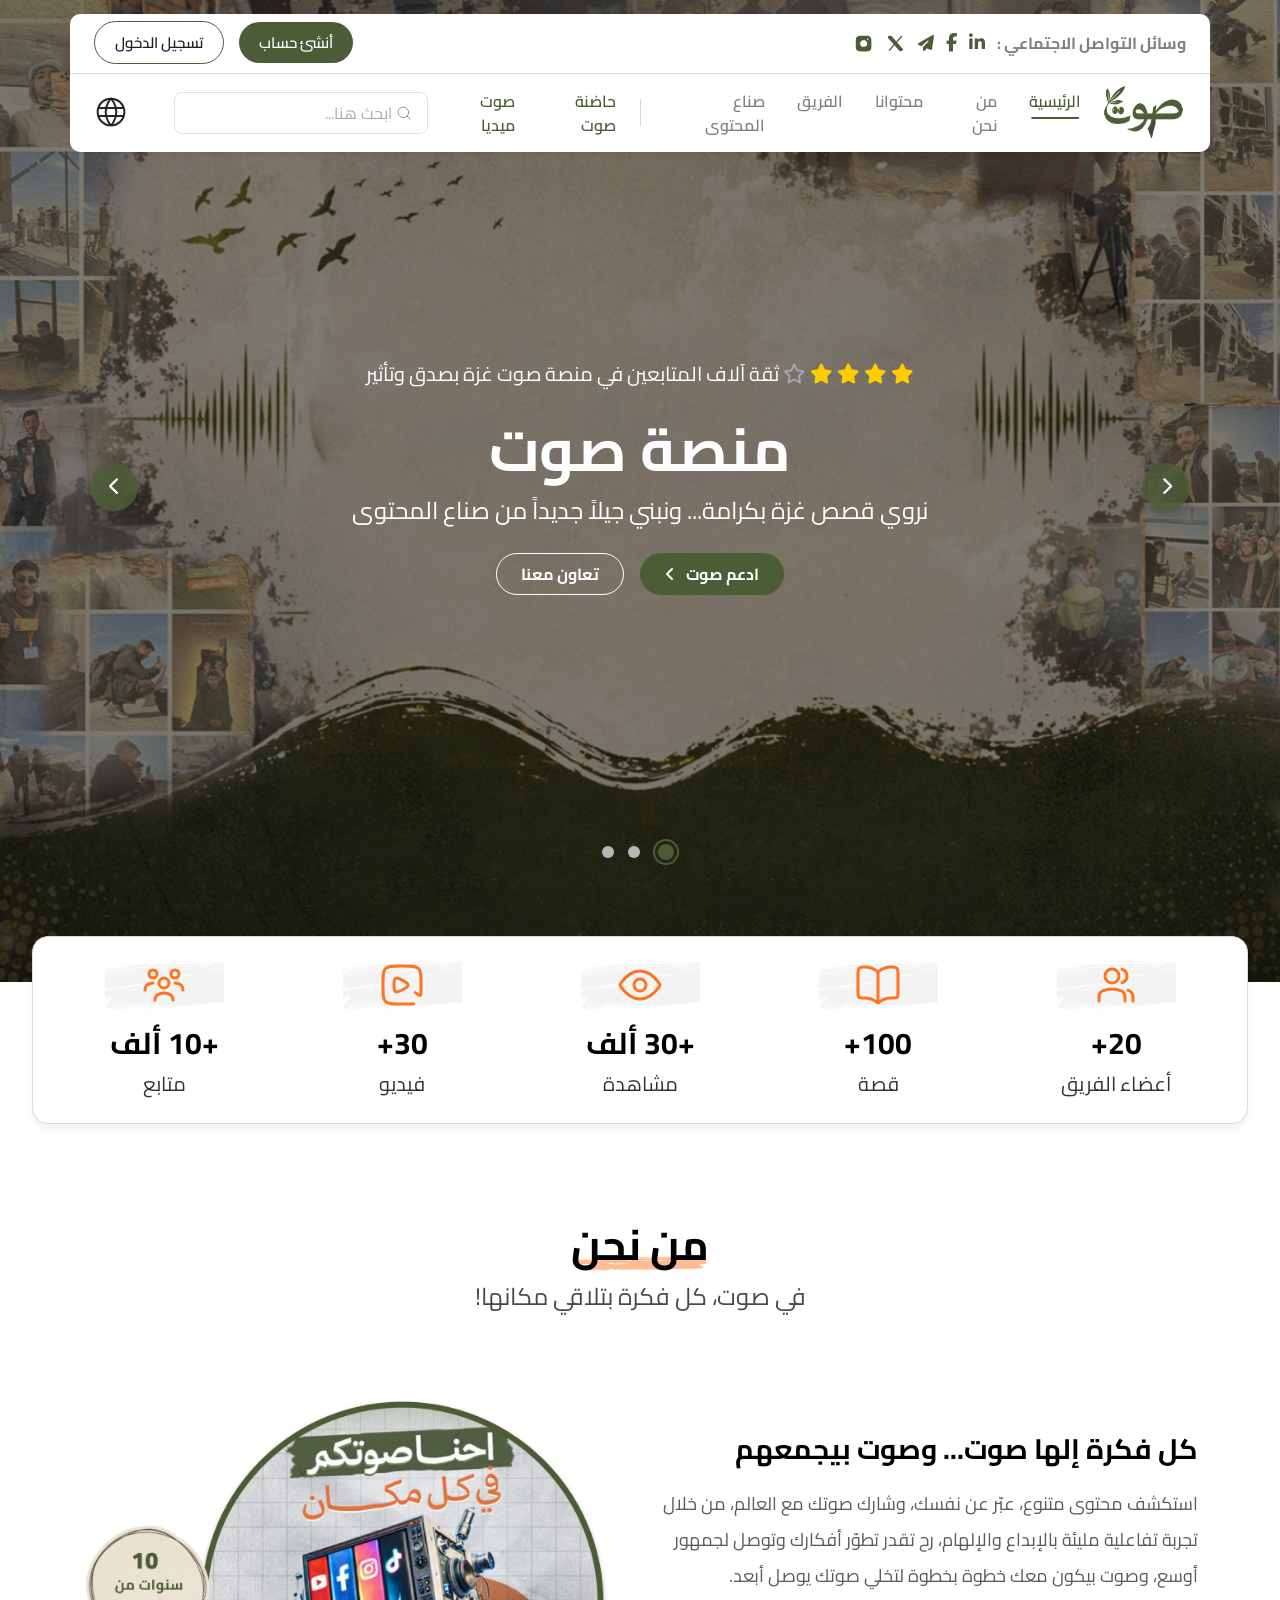
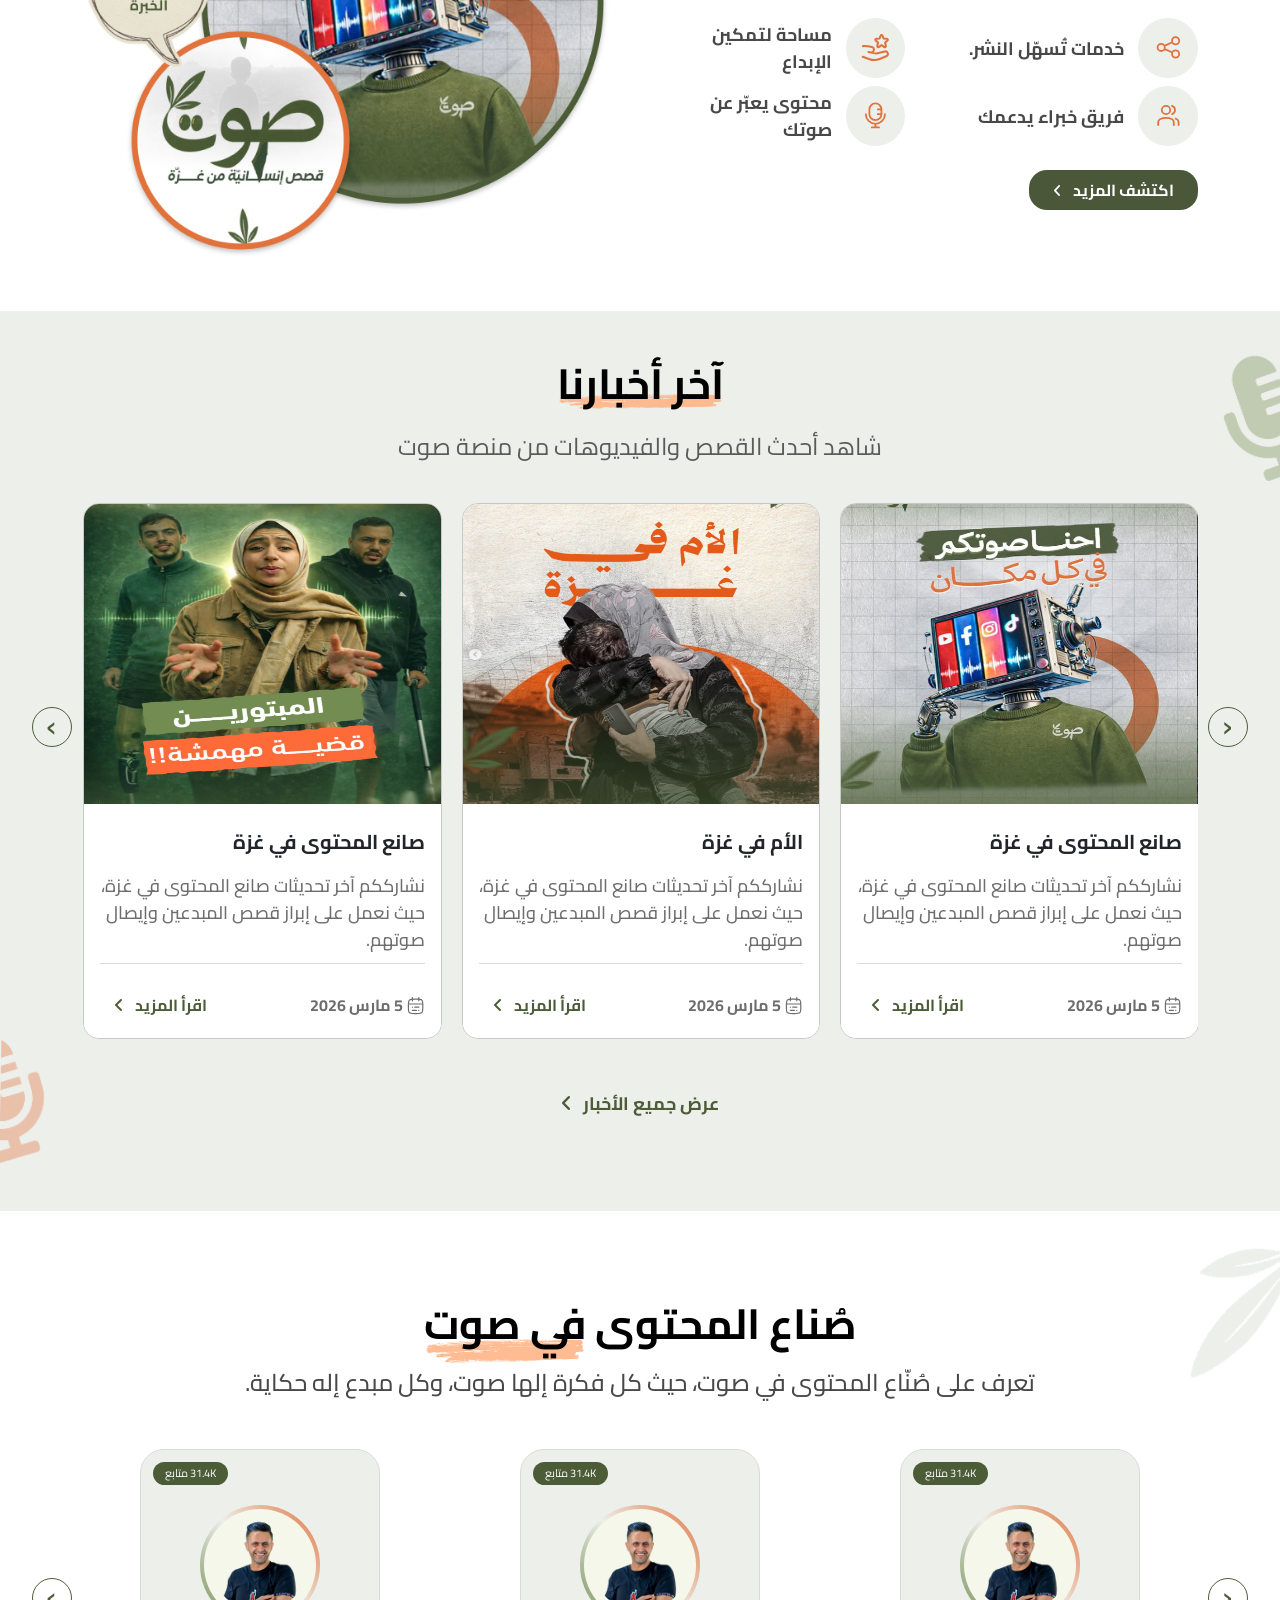
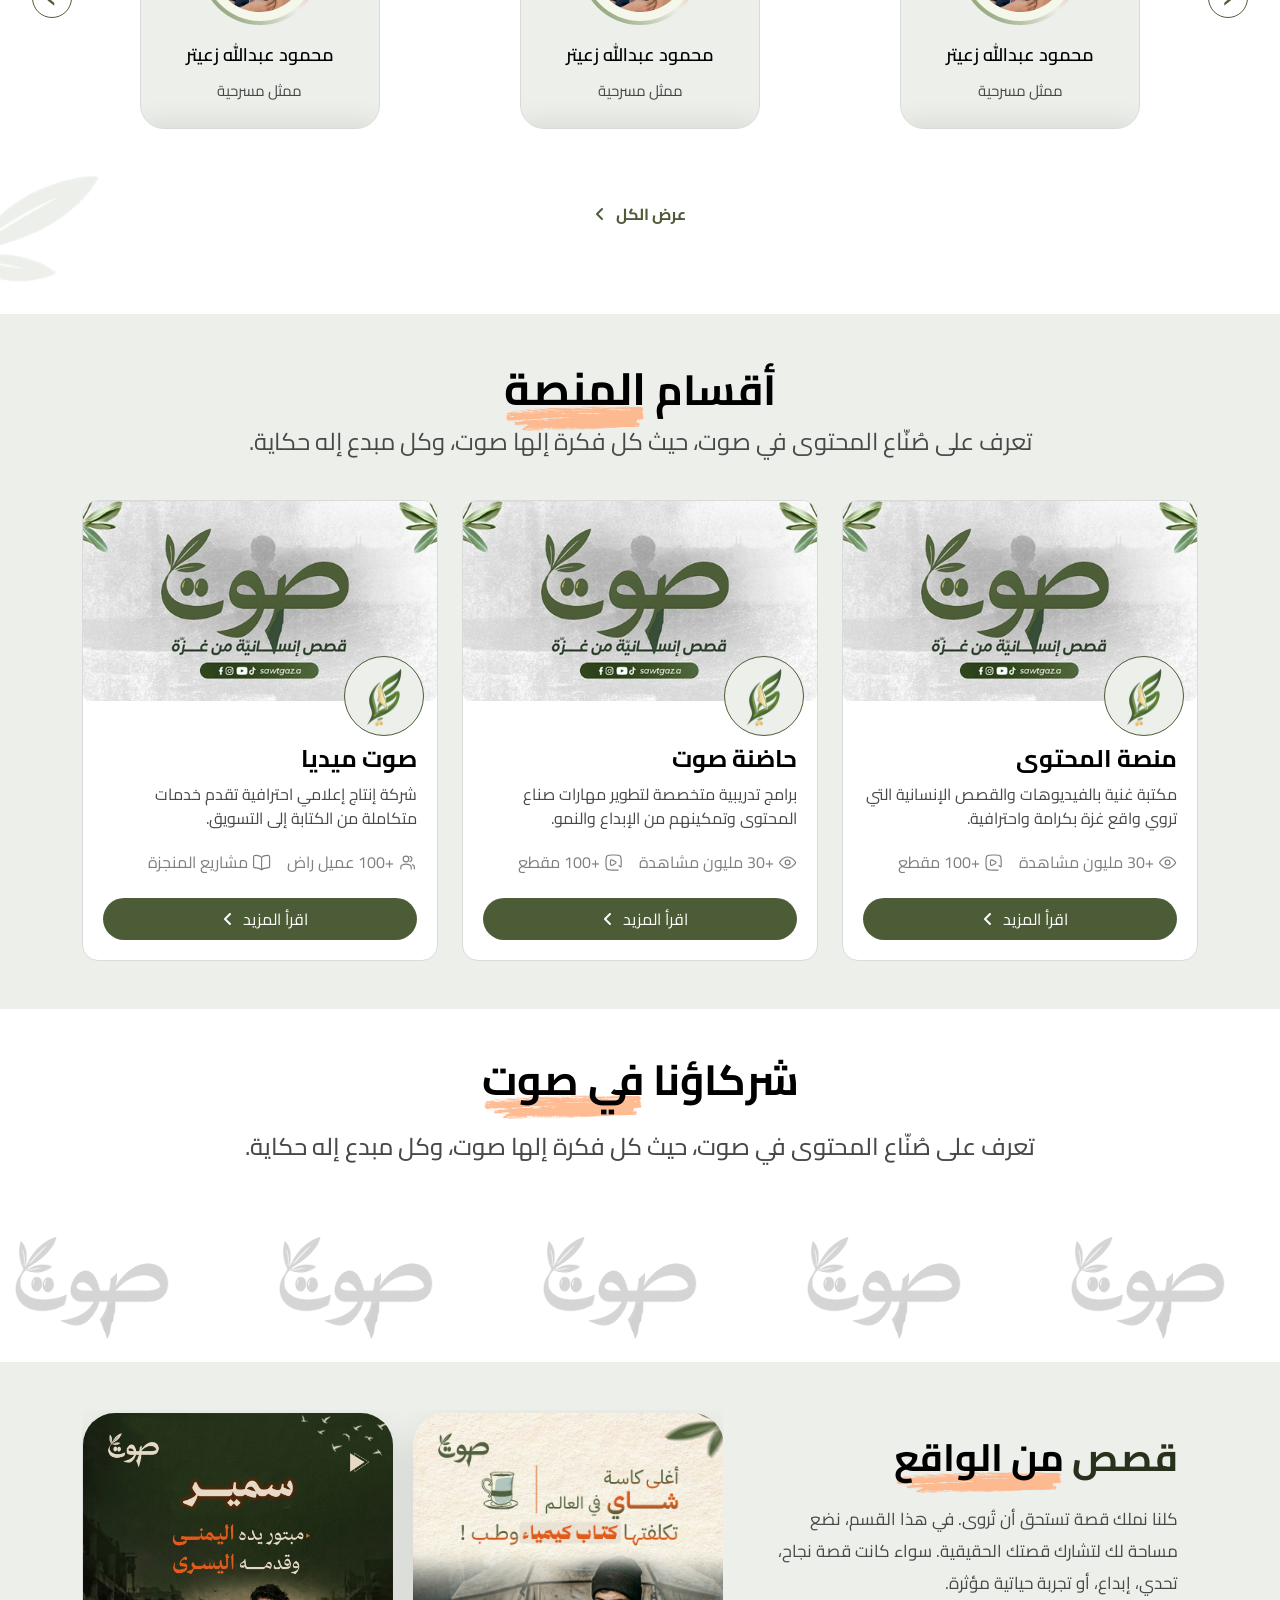
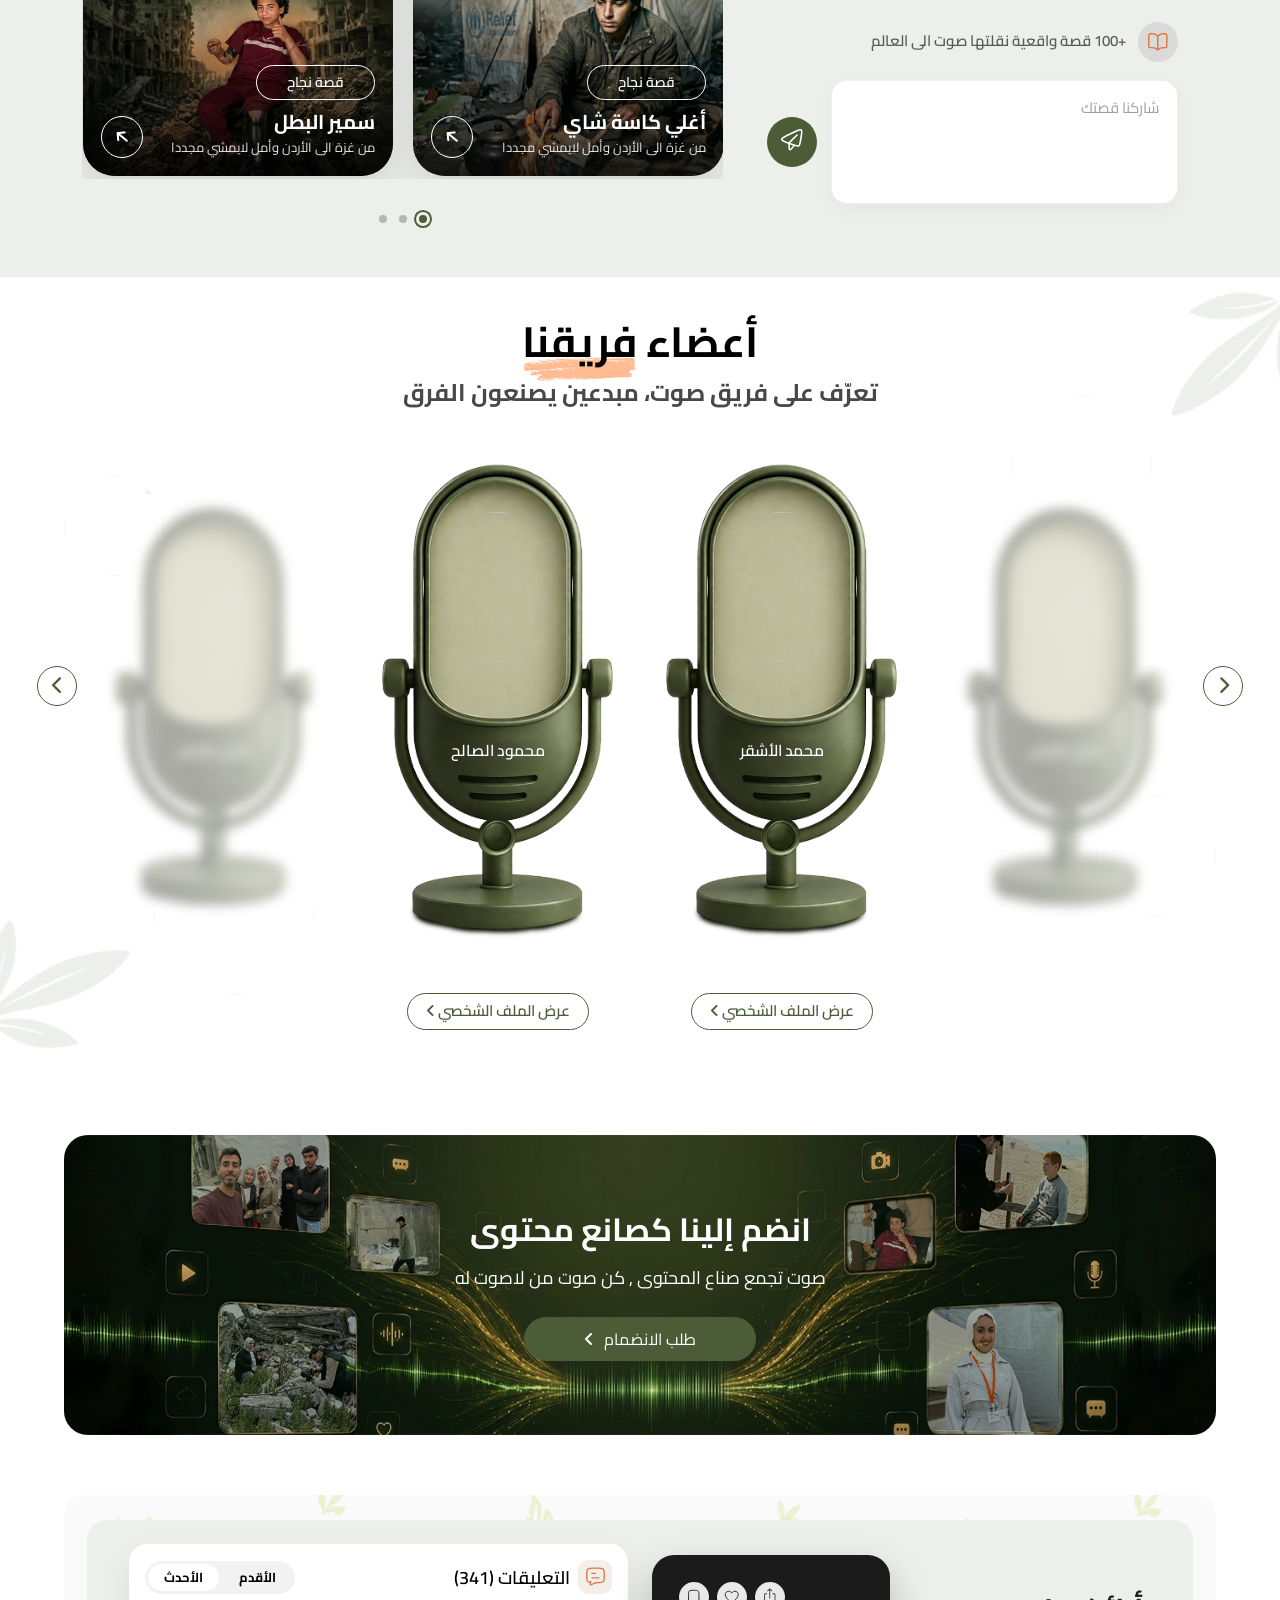
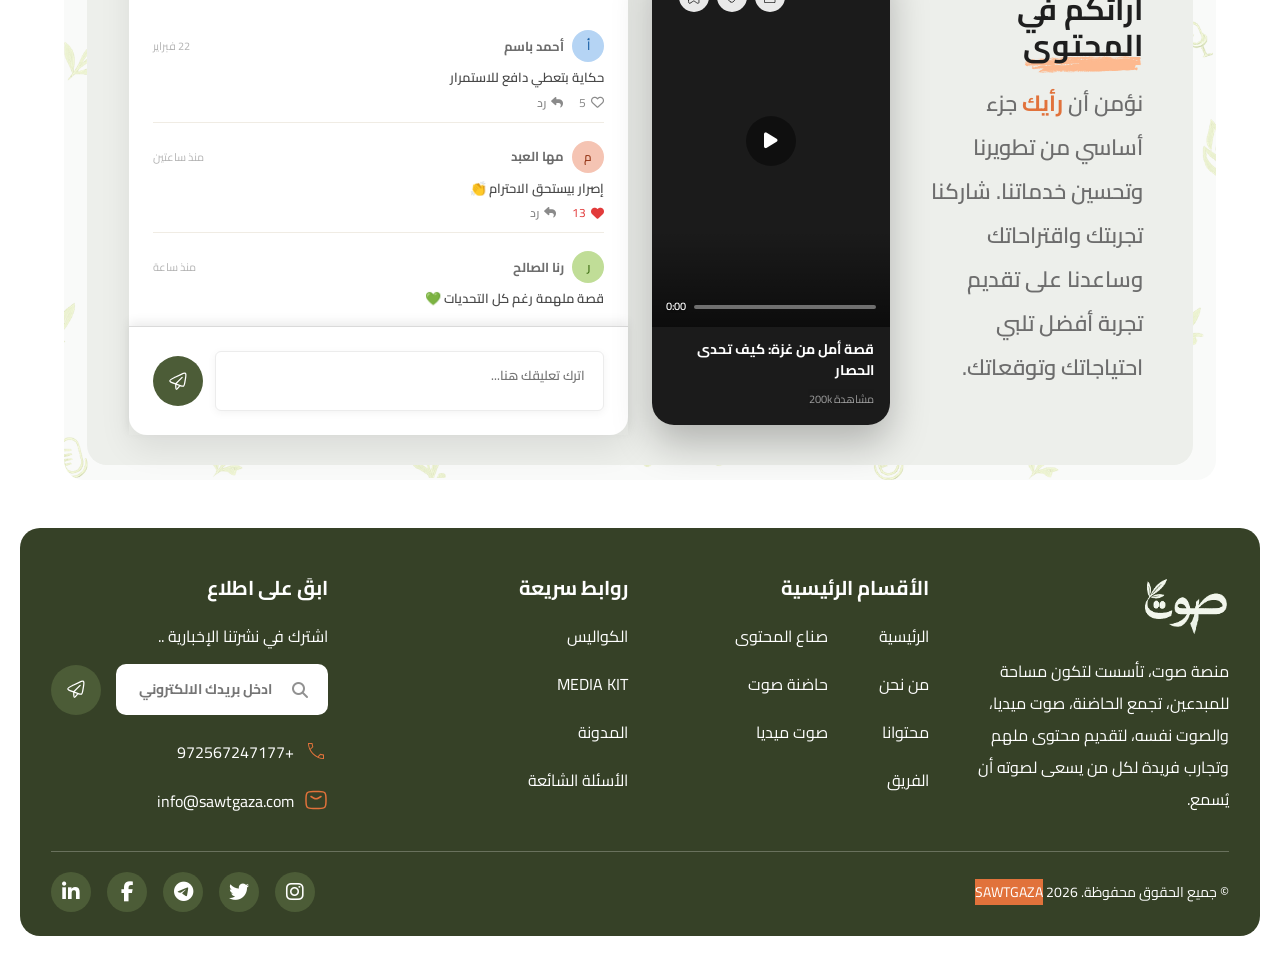
==== commit 80bdefcf: "edit font size for pages" ====
--- a/index.html
+++ b/index.html
@@ -337,23 +337,17 @@
                     <i class="fa-regular fa-star gray-star"></i>
 
                     <p
-                      class="text-white fw-bold hero-subtitle mb-0"
+                      class="text-white hero-subtitle mb-0"
                       data-i18n="hero_trust"
                     >
                       ثقة آلاف المتابعين في منصة صوت غزة بصدق وتأثير
                     </p>
                   </div>
 
-                  <h1
-                    class="display-3 fw-bold text-white hero-title"
-                    data-i18n="hero_title"
-                  >
+                  <h1 class="fw-bold text-white font-60" data-i18n="hero_title">
                     منصة صوت
                   </h1>
-                  <p
-                    class="mb-4 text-white fw-bold hero-subtitle"
-                    data-i18n="hero_subtitle"
-                  >
+                  <p class="mb-4 text-white font-24" data-i18n="hero_subtitle">
                     نروي قصص غزة بكرامة... ونبني جيلاً جديداً من صناع المحتوى
                   </p>
                   <div
@@ -364,7 +358,7 @@
                       style="background-color: rgba(76, 92, 55, 1)"
                     >
                       <span class="ms-2" data-i18n="hero_btn_watch"
-                        >مشاهدة الأعمال</span
+                        >ادعم صوت</span
                       >
                       <i class="fa-solid fa-angle-left"></i>
                     </button>
@@ -398,23 +392,17 @@
                     <i class="fa-regular fa-star gray-star"></i>
 
                     <p
-                      class="text-white fw-bold hero-subtitle mb-0"
+                      class="text-white hero-subtitle mb-0"
                       data-i18n="hero_trust"
                     >
                       ثقة آلاف المتابعين في منصة صوت غزة بصدق وتأثير
                     </p>
                   </div>
 
-                  <h1
-                    class="display-3 fw-bold text-white hero-title"
-                    data-i18n="hero_title"
-                  >
+                  <h1 class="fw-bold text-white font-60" data-i18n="hero_title">
                     منصة صوت
                   </h1>
-                  <p
-                    class="mb-4 text-white fw-bold hero-subtitle"
-                    data-i18n="hero_subtitle"
-                  >
+                  <p class="mb-4 text-white font-24" data-i18n="hero_subtitle">
                     نروي قصص غزة بكرامة... ونبني جيلاً جديداً من صناع المحتوى
                   </p>
                   <div
@@ -459,22 +447,17 @@
                     <i class="fa-regular fa-star gray-star"></i>
 
                     <p
-                      class="text-white fw-bold hero-subtitle mb-0"
+                      class="text-white hero-subtitle mb-0"
                       data-i18n="hero_trust"
                     >
                       ثقة آلاف المتابعين في منصة صوت غزة بصدق وتأثير
                     </p>
                   </div>
-                  <h1
-                    class="display-3 fw-bold text-white hero-title"
-                    data-i18n="hero_title"
-                  >
+
+                  <h1 class="fw-bold text-white font-60" data-i18n="hero_title">
                     منصة صوت
                   </h1>
-                  <p
-                    class="mb-4 text-white fw-bold hero-subtitle"
-                    data-i18n="hero_subtitle"
-                  >
+                  <p class="mb-4 text-white font-24" data-i18n="hero_subtitle">
                     نروي قصص غزة بكرامة... ونبني جيلاً جديداً من صناع المحتوى
                   </p>
                   <div
@@ -680,9 +663,11 @@
       <section class="sout-section py-5">
         <div class="container">
           <div class="text-center" style="margin-bottom: 70px">
-            <h1 class="fw-bold who-us" data-i18n="who_we_are">من نحن</h1>
+            <h1 class="fw-bold who-us font-42" data-i18n="who_we_are">
+              من نحن
+            </h1>
             <p
-              class="mt-4 font-24 fw-bold"
+              class="mt-2 font-24"
               style="color: rgba(72, 72, 72, 1)"
               data-i18n="welcome_lead"
             >
@@ -694,14 +679,6 @@
               class="col-lg-6 position-relative mt-5"
               style="text-align: start"
             >
-              <!-- <img class="mb-2" src="assets/images/صوت 2.png" alt="" /> -->
-              <!-- <h6
-                class="text-bold mb-2 fw-bold font-18"
-                style="color: #9a9a9a"
-                data-i18n="welcome_label"
-              >
-                أهلاً بكم في صوت
-              </h6> -->
               <h3
                 class="main-title text-bold fw-bold"
                 data-i18n="welcome_title"
@@ -720,7 +697,7 @@
                 أبعد.
               </p>
 
-              <div class="features-grid row gap-4 my-4">
+              <div class="features-grid row gap-2 my-4">
                 <div class="col-6 feature-item d-flex align-items-center">
                   <div class="icon-box">
                     <i>
@@ -742,7 +719,7 @@
                   </div>
 
                   <span
-                    class="me-md-3 ms-2 text-bold font-18 fw-bold"
+                    class="me-md-1 ms-2 text-bold font-18 fw-bold"
                     data-i18n="feature_publish"
                     >خدمات تُسهّل النشر.</span
                   >
@@ -769,7 +746,7 @@
                   </div>
 
                   <span
-                    class="me-md-3 ms-2 text-bold font-18 fw-bold"
+                    class="me-md-1 ms-2 text-bold font-18 fw-bold"
                     data-i18n="feature_empower_creativity"
                     >مساحة لتمكين الإبداع</span
                   >
@@ -803,7 +780,7 @@
                   </div>
 
                   <span
-                    class="me-md-3 ms-2 text-bold font-18 fw-bold"
+                    class="me-md-1 ms-2 text-bold font-18 fw-bold"
                     data-i18n="feature_expert_team"
                     >فريق خبراء يدعمك
                   </span>
@@ -829,7 +806,7 @@
                   </div>
 
                   <span
-                    class="me-md-3 ms-2 text-bold font-18 fw-bold"
+                    class="me-md-1 ms-2 text-bold font-18 fw-bold"
                     data-i18n="feature_express_voice"
                   >
                     محتوى يعبّر عن صوتك
@@ -840,6 +817,7 @@
               <a
                 href="#"
                 class="btn btn-dark-green rounded-pill px-4 py-2 font-16 text-bold fw-bold"
+                style="border-radius: 18px !important"
               >
                 <span class="" data-i18n="discover_more">اكتشف المزيد</span>
                 <i
@@ -864,14 +842,13 @@
         </div>
         <div class="container">
           <div class="text-center mb-2">
-            <h2 class="fw-bold who-us" style="font-size: 45px">
+            <h2 class="fw-bold who-us font-42">
               <span data-i18n="news_title_pre">آخر</span>
               <span data-i18n="news_title_highlight">أخبارنا</span>
             </h2>
             <p
-              class="news-subtitle"
+              class="news-subtitle font-24"
               style="
-                font-size: 20px;
                 color: rgba(90, 90, 90, 1);
                 margin: 20px 0px 35px 0px !important;
               "
@@ -1107,13 +1084,13 @@
           <div class="text-center mb-5">
             <h1
               class="creators-title"
-              style="font-size: 35px; font-weight: bolder"
+              style="font-size: 42px; font-weight: bolder"
             >
               <span data-i18n="creators_title_main">صُناع المحتوى</span>
               <span class="who-us" data-i18n="at_sawt">في صوت</span>
             </h1>
             <h4
-              class="font-20 creators-subtitle"
+              class="font-24 creators-subtitle"
               style="color: rgba(72, 72, 72, 1); margin-top: 20px"
               data-i18n="creators_subtitle"
             >
@@ -1142,7 +1119,7 @@
                         >
                           <img
                             class="rounded-circle object-fit-cover"
-                            style="width: 130px; height: 130px"
+                            style="width: 95px; height: 95px"
                             src="assets/images/محمود زعيتر 2.png"
                             alt="محمود زعيتر"
                           />
@@ -1178,40 +1155,6 @@
                       </div>
                     </div>
 
-                    <!-- <div
-                      class="back-face face-back d-flex flex-column text-center py-4 px-3 w-100 h-100"
-                    >
-                      <div
-                        class="arrowDiv text-black py-1 px-3 small align-self-end mb-3"
-                        data-i18n="creator_share"
-                      >
-                        شارك مع صوت
-                      </div>
-                      <h4 class="font-16" data-i18n="creator_name">
-                        محمود زعيتر
-                      </h4>
-                      <p
-                        class="text-center p-2 font-14"
-                        data-i18n="creator_bio"
-                      >
-                        صانع محتوى وفنان كوميدي فلسطيني من قطاع غزة
-                      </p>
-
-                      <div
-                        class="quote-box text-white p-3 small lh-base mb-3 text-center font-14"
-                        data-i18n="creator_quote"
-                      >
-                        تجربتي مع صوت كانت مختلفة، أخيراً لقيت مكان بيفهمني
-                        كمبدع ....
-                      </div>
-
-                      <div
-                        class="profile-btn d-block text-center text-white text-decoration-none py-2 rounded-pill shadow-sm font-12"
-                      >
-                        <span data-i18n="view_more">عرض المزيد</span>
-                        <i class="fa-solid fa-chevron-left me-1"></i>
-                      </div>
-                    </div> -->
                   </div>
                 </div>
               </a>
@@ -1237,7 +1180,7 @@
                         >
                           <img
                             class="rounded-circle object-fit-cover"
-                            style="width: 130px; height: 130px"
+                            style="width: 95px; height: 95px"
                             src="assets/images/محمود زعيتر 2.png"
                             alt="محمود زعيتر"
                           />
@@ -1273,40 +1216,7 @@
                       </div>
                     </div>
 
-                    <!-- <div
-                      class="back-face face-back d-flex flex-column text-center py-4 px-3 w-100 h-100"
-                    >
-                      <div
-                        class="arrowDiv text-black py-1 px-3 small align-self-end mb-3"
-                        data-i18n="creator_share"
-                      >
-                        شارك مع صوت
-                      </div>
-                      <h4 class="font-16" data-i18n="creator_name">
-                        محمود زعيتر
-                      </h4>
-                      <p
-                        class="text-center p-2 font-14"
-                        data-i18n="creator_bio"
-                      >
-                        صانع محتوى وفنان كوميدي فلسطيني من قطاع غزة
-                      </p>
-
-                      <div
-                        class="quote-box text-white p-3 small lh-base mb-3 text-center font-14"
-                        data-i18n="creator_quote"
-                      >
-                        تجربتي مع صوت كانت مختلفة، أخيراً لقيت مكان بيفهمني
-                        كمبدع ....
-                      </div>
-
-                      <div
-                        class="profile-btn d-block text-center text-white text-decoration-none py-2 rounded-pill shadow-sm font-12"
-                      >
-                        <span data-i18n="view_more">عرض المزيد</span>
-                        <i class="fa-solid fa-chevron-left me-1"></i>
-                      </div>
-                    </div> -->
+
                   </div>
                 </div>
               </a>
@@ -1332,7 +1242,7 @@
                         >
                           <img
                             class="rounded-circle object-fit-cover"
-                            style="width: 130px; height: 130px"
+                            style="width: 95px; height: 95px"
                             src="assets/images/محمود زعيتر 2.png"
                             alt="محمود زعيتر"
                           />
@@ -1368,40 +1278,7 @@
                       </div>
                     </div>
 
-                    <!-- <div
-                      class="back-face face-back d-flex flex-column text-center py-4 px-3 w-100 h-100"
-                    >
-                      <div
-                        class="arrowDiv text-black py-1 px-3 small align-self-end mb-3"
-                        data-i18n="creator_share"
-                      >
-                        شارك مع صوت
-                      </div>
-                      <h4 class="font-16" data-i18n="creator_name">
-                        محمود زعيتر
-                      </h4>
-                      <p
-                        class="text-center p-2 font-14"
-                        data-i18n="creator_bio"
-                      >
-                        صانع محتوى وفنان كوميدي فلسطيني من قطاع غزة
-                      </p>
-
-                      <div
-                        class="quote-box text-white p-3 small lh-base mb-3 text-center font-14"
-                        data-i18n="creator_quote"
-                      >
-                        تجربتي مع صوت كانت مختلفة، أخيراً لقيت مكان بيفهمني
-                        كمبدع ....
-                      </div>
-
-                      <div
-                        class="profile-btn d-block text-center text-white text-decoration-none py-2 rounded-pill shadow-sm font-12"
-                      >
-                        <span data-i18n="view_more">عرض المزيد</span>
-                        <i class="fa-solid fa-chevron-left me-1"></i>
-                      </div>
-                    </div> -->
+
                   </div>
                 </div>
               </a>
@@ -1427,7 +1304,7 @@
                         >
                           <img
                             class="rounded-circle object-fit-cover"
-                            style="width: 130px; height: 130px"
+                            style="width: 95px; height: 95px"
                             src="assets/images/محمود زعيتر 2.png"
                             alt="محمود زعيتر"
                           />
@@ -1463,40 +1340,67 @@
                       </div>
                     </div>
 
-                    <!-- <div
-                      class="back-face face-back d-flex flex-column text-center py-4 px-3 w-100 h-100"
-                    >
-                      <div
-                        class="arrowDiv text-black py-1 px-3 small align-self-end mb-3"
-                        data-i18n="creator_share"
-                      >
-                        شارك مع صوت
+                  </div>
+                </div>
+              </a>
+            </div>
+
+            <!-- Card 5 -->
+            <div class="item">
+              <a href="#" class="text-decoration-none">
+                <div class="main-container">
+                  <div class="the-card position-relative">
+                    <div
+                      class="face front-face-img w-100 h-100 overflow-hidden text-white"
+                    >
+                      <div class="arrowDiv">
+                        <span class="followers" data-i18n="creator_followers">
+                          31.4K متابع
+                        </span>
                       </div>
-                      <h4 class="font-16" data-i18n="creator_name">
-                        محمود زعيتر
-                      </h4>
-                      <p
-                        class="text-center p-2 font-14"
-                        data-i18n="creator_bio"
-                      >
-                        صانع محتوى وفنان كوميدي فلسطيني من قطاع غزة
-                      </p>
-
-                      <div
-                        class="quote-box text-white p-3 small lh-base mb-3 text-center font-14"
-                        data-i18n="creator_quote"
-                      >
-                        تجربتي مع صوت كانت مختلفة، أخيراً لقيت مكان بيفهمني
-                        كمبدع ....
+
+                      <div class="d-flex flex-column align-items-center pt-2">
+                        <div
+                          class="img-circle rounded-circle p-2 mb-3 d-flex justify-content-center align-items-center"
+                        >
+                          <img
+                            class="rounded-circle object-fit-cover"
+                            style="width: 95px; height: 95px"
+                            src="assets/images/محمود زعيتر 2.png"
+                            alt="محمود زعيتر"
+                          />
+                        </div>
+                        <div
+                          class="name-tag text-center mb-1"
+                          data-i18n="creator_name"
+                        >
+                          محمود عبدالله زعيتر
+                        </div>
+                        <div
+                          class="job-tag p-2 text-center"
+                          data-i18n="creator_role"
+                        >
+                          ممثل مسرحية
+                        </div>
                       </div>
 
-                      <div
-                        class="profile-btn d-block text-center text-white text-decoration-none py-2 rounded-pill shadow-sm font-12"
-                      >
-                        <span data-i18n="view_more">عرض المزيد</span>
-                        <i class="fa-solid fa-chevron-left me-1"></i>
+                      <div class="hover-overlay">
+                        <h4
+                          class="hover-title"
+                          data-i18n="creator_overlay_title"
+                        >
+                          تجربتي مع صوت
+                        </h4>
+                        <p class="hover-desc" data-i18n="creator_quote">
+                          تجربتي مع صوت كانت مختلفة، أخيراً لقيت مكان بيفهمني
+                          كمبدع ....
+                        </p>
+                        <span class="hover-arrow">
+                          <i class="fa-solid fa-arrow-up"></i>
+                        </span>
                       </div>
-                    </div> -->
+                    </div>
+
                   </div>
                 </div>
               </a>
@@ -1515,7 +1419,7 @@
       <section class="platform-sections py-5 text-center mb-2">
         <div class="container">
           <div class="header-content mb-3">
-            <h2 class="text-black fw-bold" style="font-size: 45px !important">
+            <h2 class="text-black fw-bold" style="font-size: 42px !important">
               <span data-i18n="platform_title_pre">أقسام</span>
               <span
                 class="who-us"
@@ -1525,7 +1429,7 @@
               >
             </h2>
             <p
-              class="font-20"
+              class="font-24"
               style="color: rgba(72, 72, 72, 1)"
               data-i18n="creators_subtitle"
             >
@@ -1836,7 +1740,7 @@
 
       <section class="mt-3">
         <div class="partners-section text-center mb-5">
-          <h1 class="partners-title fw-bold" style="font-size: 45px">
+          <h1 class="partners-title fw-bold" style="font-size: 42px">
             <span data-i18n="partners_title_main">شركاؤنا</span>
             <span class="partners-highlight who-us" data-i18n="at_sawt"
               >في صوت</span
@@ -2186,19 +2090,6 @@
           <img src="member3.jpg" class="pic-3" />
           <img src="member4.jpg" class="pic-4" />
         </div>
-
-        <!-- ✅ 4 أغصان زيتون -->
-
-        <!-- <img
-          src="assets/images/WhatsApp Image 2026-04-06 at 1.00.45 PM 9 (1).png"
-          class="olive-branch branch-left-bottom"
-          alt="Olive Branch"
-        />
-        <img
-          src="assets/images/WhatsApp Image 2026-04-06 at 1.00.45 PM 9 (1).png"
-          class="olive-branch branch-right-top"
-          alt="Olive Branch"
-        /> -->
         <img
           src="assets/images/leaf_cutout.png"
           class="olive-branch branch-left-top"
@@ -2210,7 +2101,7 @@
           alt="Olive Branch"
         />
 
-        <div class="container">
+        <div class="container font-42">
           <h1 class="title">
             <span data-i18n="team_title_pre">أعضاء</span>
             <span>
@@ -2309,8 +2200,7 @@
               انضم إلينا كصانع محتوى
             </h2>
             <p class="join-us-desc" data-i18n="join_creator_desc">
-              صوت تجمع صناع المحتوى يلتقي فيها المبدعون لمشاركة قصصهم وإيصال
-              صوتهم إلى العالم.
+صوت تجمع صناع المحتوى , كن صوت من لاصوت له  
             </p>
             <a href="#" class="btn btn-dark-green join-us-btn">
               <span data-i18n="join_creator_btn">طلب الانضمام</span>
@@ -3071,8 +2961,11 @@
             1100: {
               items: 3,
             },
+            1300: {
+              items: 4,
+            },
             1500: {
-              items: 4,
+              items: 5,
             },
           },
         });
--- a/assets/css/style.css
+++ b/assets/css/style.css
@@ -79,6 +79,10 @@
   font-size: 20px;
 }
 
+.font-60 {
+  font-size: 60px;
+}
+
 .font-22 {
   font-size: 22px;
 }
@@ -97,6 +101,13 @@
 
 .font-30 {
   font-size: 30px;
+}
+.font-36 {
+  font-size: 36px;
+}
+
+.font-42 {
+  font-size: 42px;
 }
 
 .font-color-green {
@@ -263,9 +274,11 @@
 }
 .yellow-stars {
   color: rgba(255, 204, 0, 1) !important;
+  font-size: 20px;
 }
 .gray-star {
   color: rgba(167, 169, 177, 1) !important;
+  font-size: 20px;
 }
 .fa-language {
   margin-right: -3px;
@@ -428,7 +441,7 @@
 
 .news-card {
   border: 1px solid rgba(200, 200, 200, 1) !important;
-  border-radius: 20px !important;
+  border-radius: 16px !important;
   overflow: hidden;
   background-color: #fff;
   transition: all 0.3s ease;
@@ -516,8 +529,12 @@
     box-shadow 0.3s ease;
 }
 
+.owl-carousel .owl-stage-outer {
+  padding: 3px 0px;
+}
+
 .news-card:hover {
-  transform: translateY(-5px);
+  transform: translateY(-2px);
   box-shadow: 0 10px 10px rgba(0, 0, 0, 0.05);
 }
 
@@ -544,12 +561,12 @@
 
 .count h3 {
   color: rgb(0, 0, 0);
-  font-size: 24px;
+  font-size: 30px;
 }
 
 .count p {
   color: rgb(0, 0, 0);
-  font-size: 18px;
+  font-size: 20px;
 }
 
 .count {
@@ -652,9 +669,9 @@
 
 .join-us-banner {
   position: relative;
-  /* border-radius: 16px; */
+  border-radius: 24px;
   overflow: hidden;
-  min-height: 260px;
+  min-height: 300px;
   display: flex;
   align-items: center;
   justify-content: center;
@@ -664,7 +681,7 @@
   position: relative;
   border-radius: 16px;
   overflow: hidden;
-  min-height: 260px;
+  min-height: 300px;
   display: flex;
   align-items: center;
   justify-content: center;
@@ -708,7 +725,7 @@
   position: relative;
   z-index: 2;
   padding: 40px 20px;
-  max-width: 660px;
+  /* max-width: 660px; */
 }
 
 .join-us-title {
@@ -719,7 +736,7 @@
 
 .join-us-desc {
   color: rgba(255, 255, 255, 1);
-  font-size: 15px;
+  font-size: 18px;
   line-height: 1.8;
   margin-bottom: 22px;
 }
@@ -731,7 +748,7 @@
   gap: 10px;
   background-color: rgba(76, 92, 55, 1) !important;
   padding: 10px 60px;
-  border-radius: 20px;
+  border-radius: 24px;
 }
 
 .join-us-btn:hover {
@@ -836,7 +853,7 @@
   transform: translateX(-50%);
   width: 80px;
   height: 80px;
-  background-color: #e8f0df;
+  background-color: rgba(237, 239, 235, 1);
   border: 1px solid rgba(76, 92, 55, 1);
   border-radius: 50%;
   display: flex;
@@ -854,7 +871,7 @@
   transform: translateX(-50%);
   width: 80px;
   height: 80px;
-  background-color: #e8f0df;
+  background-color: rgb(237, 239, 235);
   border: 1px solid rgba(76, 92, 55, 1);
   border-radius: 50%;
   display: flex;
@@ -881,7 +898,7 @@
 .platform-card {
   background: white;
   /* padding: 20px; */
-  border-radius: 20px;
+  border-radius: 16px;
   border: 1px solid rgba(218, 218, 218, 1);
   transition: 0.3s;
   height: 100%;
@@ -895,15 +912,7 @@
   text-align: start;
 }
 .platform-card .card-content p {
-  color: rgba(109, 109, 109, 1) !important;
-}
-
-.platform-card .read-more-btn span {
-  transition: all 0.2s ease-in-out;
-}
-
-.platform-card .read-more-btn:hover span {
-  transform: scale(0.8);
+  color: rgba(72, 72, 72, 1) !important;
 }
 
 /* .platform-card:hover .up-center-icon {
@@ -934,7 +943,7 @@
   color: white !important;
   text-decoration: none;
   padding: 6px 15px;
-  border-radius: 110px;
+  border-radius: 24px;
   margin-top: 20px;
   transition: 0.3s;
 }
@@ -1012,10 +1021,12 @@
 
 .owl-nav .owl-prev {
   right: -50px;
+  top: -10px;
 }
 
 .owl-nav .owl-next {
   left: -50px;
+  top: -10px;
 }
 
 .content-section {
@@ -1119,7 +1130,7 @@
 
 .front-face-img {
   background-color: rgba(237, 239, 235, 1);
-  border-radius: 20px;
+  border-radius: 24px;
   border: 1px solid rgba(218, 218, 218, 1);
   position: absolute;
   top: 0;
@@ -1141,6 +1152,11 @@
 .content-section .main-container:hover .the-card,
 .content-section .main-container.is-flipped .the-card {
   transform: none;
+}
+
+/* card fills its container so the hover overlay reaches the bottom edge */
+.content-section .the-card {
+  height: 80%;
 }
 
 .content-section .back-face {
@@ -1201,18 +1217,18 @@
 }
 
 .img-circle {
-  width: 160px;
-  height: 160px;
+  width: 120px;
+  height: 120px;
   border: 4px dashed transparent;
   border-radius: 50%;
 
   background:
     linear-gradient(rgba(244, 247, 233, 1), rgba(244, 247, 233, 1)) padding-box,
     linear-gradient(
-        90deg,
-        rgba(115, 140, 82, 1),
+        230deg,
+        rgba(225, 114, 59, 1),
         rgba(115, 140, 82, 0),
-        rgba(225, 114, 59, 1)
+        rgba(115, 140, 82, 1)
       )
       border-box;
 }
@@ -1222,15 +1238,15 @@
 }
 
 .name-tag {
-  font-size: 22px;
+  font-size: 18px;
   color: black;
   font-weight: 600;
 }
 
 .job-tag {
   color: rgba(72, 72, 72, 1);
-  width: 55%;
-  font-size: 18px;
+  width: auto;
+  font-size: 15px;
 }
 
 .back-face h4 {
@@ -1267,12 +1283,16 @@
   display: flex;
   justify-content: flex-end;
   width: 100%;
+  position: relative;
+  z-index: 3;
 }
 .front-face-img .arrowDiv .followers {
   background-color: rgba(76, 92, 55, 1);
-  padding: 5px 20px;
+  padding: 3px 12px;
+  color: rgba(255, 255, 255, 1) !important;
   border-radius: 20px;
-  margin: 20px;
+  margin: 12px;
+  font-size: 11px;
 }
 
 .quote-box {
@@ -1504,6 +1524,9 @@
   text-align: start;
 }
 
+.main-title {
+  margin-bottom: 20px;
+}
 .avatar-circle {
   width: 32px;
   height: 32px;
@@ -2262,7 +2285,7 @@
 }
 
 .reviews-title {
-  font-size: 35px;
+  font-size: 30px;
   color: rgba(30, 30, 30, 1);
   margin-bottom: 18px;
 }
@@ -2749,10 +2772,6 @@
 }
 /* ===== Responsive ===== */
 @media (max-width: 768px) {
-  .front-face-img {
-    height: 85% !important;
-  }
-
   .footer-custom-width {
     width: 90% !important;
     margin: 0 auto !important;
@@ -2789,7 +2808,7 @@
   }
 
   .owl-carousel .item {
-    /* height: 500px; */
+    height: 320px;
     margin: 0 auto;
   }
 
@@ -2798,8 +2817,16 @@
     margin-right: 0.5rem !important;
   }
   .owl-carousel .item a .main-container {
-    height: 100%;
+    /* height: 100%; */
     width: auto;
+  }
+
+  /* content-section cards need an explicit size on mobile, otherwise the
+     absolutely-positioned photo leaves the card with 0 height and it vanishes */
+  .content-section .main-container {
+    height: 350px !important;
+    width: 240px !important;
+    margin: 0 auto;
   }
 
   .platform-sections .torn-top {
@@ -2855,6 +2882,10 @@
 }
 
 @media (max-width: 700px) {
+  .reviews-comments-head {
+    display: flex;
+    flex-direction: column;
+  }
   .card-footer {
     width: 100%;
     display: flex;
@@ -2934,7 +2965,8 @@
 
 /* حاوية البطاقة الأساسية */
 .main-container {
-  width: 280px;
+  width: 240px;
+  height: 350px;
   cursor: pointer;
 }
 
@@ -3462,7 +3494,7 @@
 }
 
 .title {
-  font-size: 45px;
+  font-size: 42px;
   text-align: center;
   font-weight: bold;
 }
@@ -3492,7 +3524,7 @@
   /* font-family: Cairo; */
   font-weight: 700;
   font-style: Bold;
-  font-size: 25px;
+  font-size: 24px;
   color: rgba(72, 72, 72, 1);
 }
 
@@ -3571,8 +3603,20 @@
 
 .branch-left-top-content-section {
   top: 78%;
-  left: -105px;
-  transform: rotate(170deg) scaleY(-1);
+  left: -165px;
+  transform: rotate(216deg) scaleY(-1);
+}
+
+.team-section .branch-left-top {
+  top: 75% !important;
+  left: -66px !important;
+  transform: rotate(222deg) scaleY(-1) !important;
+}
+
+.team-section .branch-right-bottom {
+  top: -3% !important;
+  right: -73px !important;
+  transform: rotate(22deg) scaleY(-1) !important;
 }
 
 /* اليمين - غصن علوي */
@@ -3590,9 +3634,9 @@
 }
 
 .branch-right-bottom-content-section {
-  top: -12%;
-  right: -117px;
-  transform: scaleX(-1) rotate(189deg);
+  top: -17%;
+  right: -157px;
+  transform: scaleX(-1) rotate(163deg);
 }
 
 .branch-right-bottom-about {
@@ -4222,7 +4266,7 @@
 
 /* ----- */
 .hero-subtitle {
-  font-size: 1.25rem;
+  font-size: 20px;
 }
 
 [dir="ltr"] .text-md-end {
@@ -4833,7 +4877,7 @@
 }
 
 .about-breadcrumb-active {
-  color: rgba(76, 92, 55, 1);
+  color: rgba(255, 116, 32, 1);
   font-weight: 700;
 }
 
@@ -4874,13 +4918,13 @@
 /* About section (من نحن) */
 .about-sec-img-wrapper {
   width: 100%;
-  height: 100%;
   position: relative;
 }
 
 .about-sec-img {
   width: 100%;
   height: 100%;
+  min-height: 350px !important;
   border-radius: 150px 0px 150px 0px;
   border: 5px solid rgba(135, 146, 121, 1);
   box-shadow: rgba(0, 0, 0, 0.32) 5px 5px 5px;
@@ -4894,7 +4938,7 @@
   border: 4px solid rgba(135, 146, 121, 1);
   border-radius: 150px 0px 150px 0px;
   position: absolute;
-  top: 50%;
+  top: 55%;
   right: -4%;
   display: flex;
   align-items: center;
@@ -4912,7 +4956,8 @@
 .about-sec-title {
   position: relative;
   display: inline-block;
-  font-size: 30px;
+
+  font-size: 42px;
   font-weight: 800;
   color: rgba(30, 30, 30, 1);
   margin-bottom: 26px;
@@ -4928,9 +4973,9 @@
 
 .about-sec-desc {
   color: rgba(72, 72, 72, 1);
-  font-size: 18px;
+  font-size: 20px;
   line-height: 1.7;
-  font-weight: 600;
+  /* font-weight: 600; */
   margin-bottom: 0;
 }
 
@@ -5007,7 +5052,7 @@
 
 .about-the-platform-question {
   color: #000000;
-  font-size: 30px;
+  font-size: 35px;
   font-weight: 900;
   line-height: 1.4;
   margin-bottom: 22px;
@@ -5024,10 +5069,10 @@
 }
 
 .about-the-platform-desc {
-  color: rgba(82, 82, 82, 1);
-  font-size: 18px;
-  line-height: 2.1;
-  font-weight: 600;
+  color: rgba(72, 72, 72, 1);
+  font-size: 20px;
+  line-height: 1.7;
+  /* font-weight: 600; */
   margin-bottom: 0;
 }
 
@@ -5038,12 +5083,18 @@
   z-index: 1;
 }
 
-.core-values-section .branch-left-bottom-about {
+.core-values-section .branch-right-bottom-about {
   top: 14%;
   left: 1px;
   transform: rotate(180deg) scaleY(-1);
 }
 
+.core-values-section .branch-left-bottom-about {
+  top: 14%;
+  left: -56px;
+  transform: rotate(219deg) scaleY(-1);
+}
+
 .core-values-head {
   max-width: 760px;
   margin: 0 auto 55px;
@@ -5051,7 +5102,7 @@
 
 .core-values-title {
   color: #000000;
-  font-size: 30px;
+  font-size: 42px;
   font-weight: 900;
   margin-bottom: 18px;
 }
@@ -5065,10 +5116,16 @@
   width: fit-content;
 }
 
+.core-values-section .branch-right-bottom-about {
+  top: 0%;
+  right: -66px;
+  transform: scaleX(-1) rotate(166deg);
+}
+
 .core-values-subtitle {
   color: rgba(72, 72, 72, 1);
-  font-size: 18px;
-  font-weight: 600;
+  font-size: 22px;
+  /* font-weight: 600; */
   line-height: 1.9;
   margin-bottom: 0;
 }
@@ -5089,11 +5146,6 @@
   text-align: end !important;
 }
 
-.value-card:hover {
-  border-color: var(--sout-orange);
-  box-shadow: 0 14px 30px rgba(0, 0, 0, 0.08);
-}
-
 .value-card-icon {
   background: url("/assets/images/stroke_gray_top.png");
   background-position: center;
@@ -5124,6 +5176,12 @@
   margin-bottom: 0;
 }
 
+.sawt-story-section .branch-right-bottom-sawt-story {
+  top: -10%;
+  right: -80px;
+  transform: scaleX(-1) rotate(52deg);
+}
+
 @media (max-width: 991px) {
   .birds-img {
     display: none;
@@ -5149,12 +5207,12 @@
 }
 
 .sawt-story-head {
-  max-width: 760px;
+  max-width: 100%;
   margin: 0 auto 70px;
 }
 
 .sawt-story-title {
-  font-size: 30px;
+  font-size: 42px;
   font-weight: 900;
   margin-bottom: 18px;
 }
@@ -5173,8 +5231,8 @@
 
 .sawt-story-subtitle {
   color: rgba(72, 72, 72, 1);
-  font-size: 18px;
-  font-weight: 600;
+  font-size: 24px;
+  width: 100%;
   line-height: 1.9;
   margin-bottom: 0;
 }
@@ -5949,7 +6007,8 @@
   .member-card {
     width: 100%;
     max-width: 200px;
-    height: auto;
+    /* height: auto; */
+    bottom: 0;
   }
 
   .about-sec {
@@ -5976,7 +6035,7 @@
 
   .about-the-platform-desc {
     font-size: 18px;
-    font-weight: 600;
+    /* font-weight: 600; */
     line-height: 1.9;
   }
 
@@ -6132,7 +6191,7 @@
 /* --- Story cards (full poster + overlay) --- */
 .rs-card {
   position: relative;
-  border-radius: 22px;
+  border-radius: 32px;
   overflow: hidden;
   box-shadow: 0 14px 35px rgba(0, 0, 0, 0.12);
 }
@@ -6296,9 +6355,9 @@
   left: 0;
   right: 0;
   bottom: 0;
-  padding: 24px 26px 28px;
+  padding: 16px 18px 18px;
   background: #f3f4ef;
-  border-radius: 24px 24px 20px 20px;
+  /* border-radius: 20px 20px 18px 18px; */
   box-shadow: 0 -8px 24px rgba(0, 0, 0, 0.08);
   text-align: right;
   transform: translateY(101%);
@@ -6313,24 +6372,24 @@
 .hover-title {
   color: #1e1e1e;
   font-weight: 700;
-  font-size: 22px;
-  margin-bottom: 12px;
+  font-size: 19px;
+  margin-bottom: 8px;
 }
 
 .hover-desc {
   color: black;
   font-size: 15px;
-  line-height: 1.7;
+  line-height: 1.6;
   margin: 0;
-  padding-left: 56px;
+  padding-left: 42px;
 }
 
 .hover-arrow {
   position: absolute;
-  bottom: 24px;
-  left: 26px;
-  width: 46px;
-  height: 46px;
+  bottom: 16px;
+  left: 18px;
+  width: 38px;
+  height: 38px;
   display: flex;
   align-items: center;
   justify-content: center;
@@ -6345,7 +6404,7 @@
 }
 
 .hover-arrow i {
-  font-size: 16px;
+  font-size: 14px;
   transform: rotate(-45deg);
 }
 [dir="ltr"] .hover-arrow i {
@@ -6434,12 +6493,12 @@
 }
 
 #heroCarousel .carousel-control-prev.hero-arrow {
-  left: 24px;
+  left: 90px;
   right: auto;
 }
 
 #heroCarousel .carousel-control-next.hero-arrow {
-  right: 24px;
+  right: 90px;
   left: auto;
 }
 
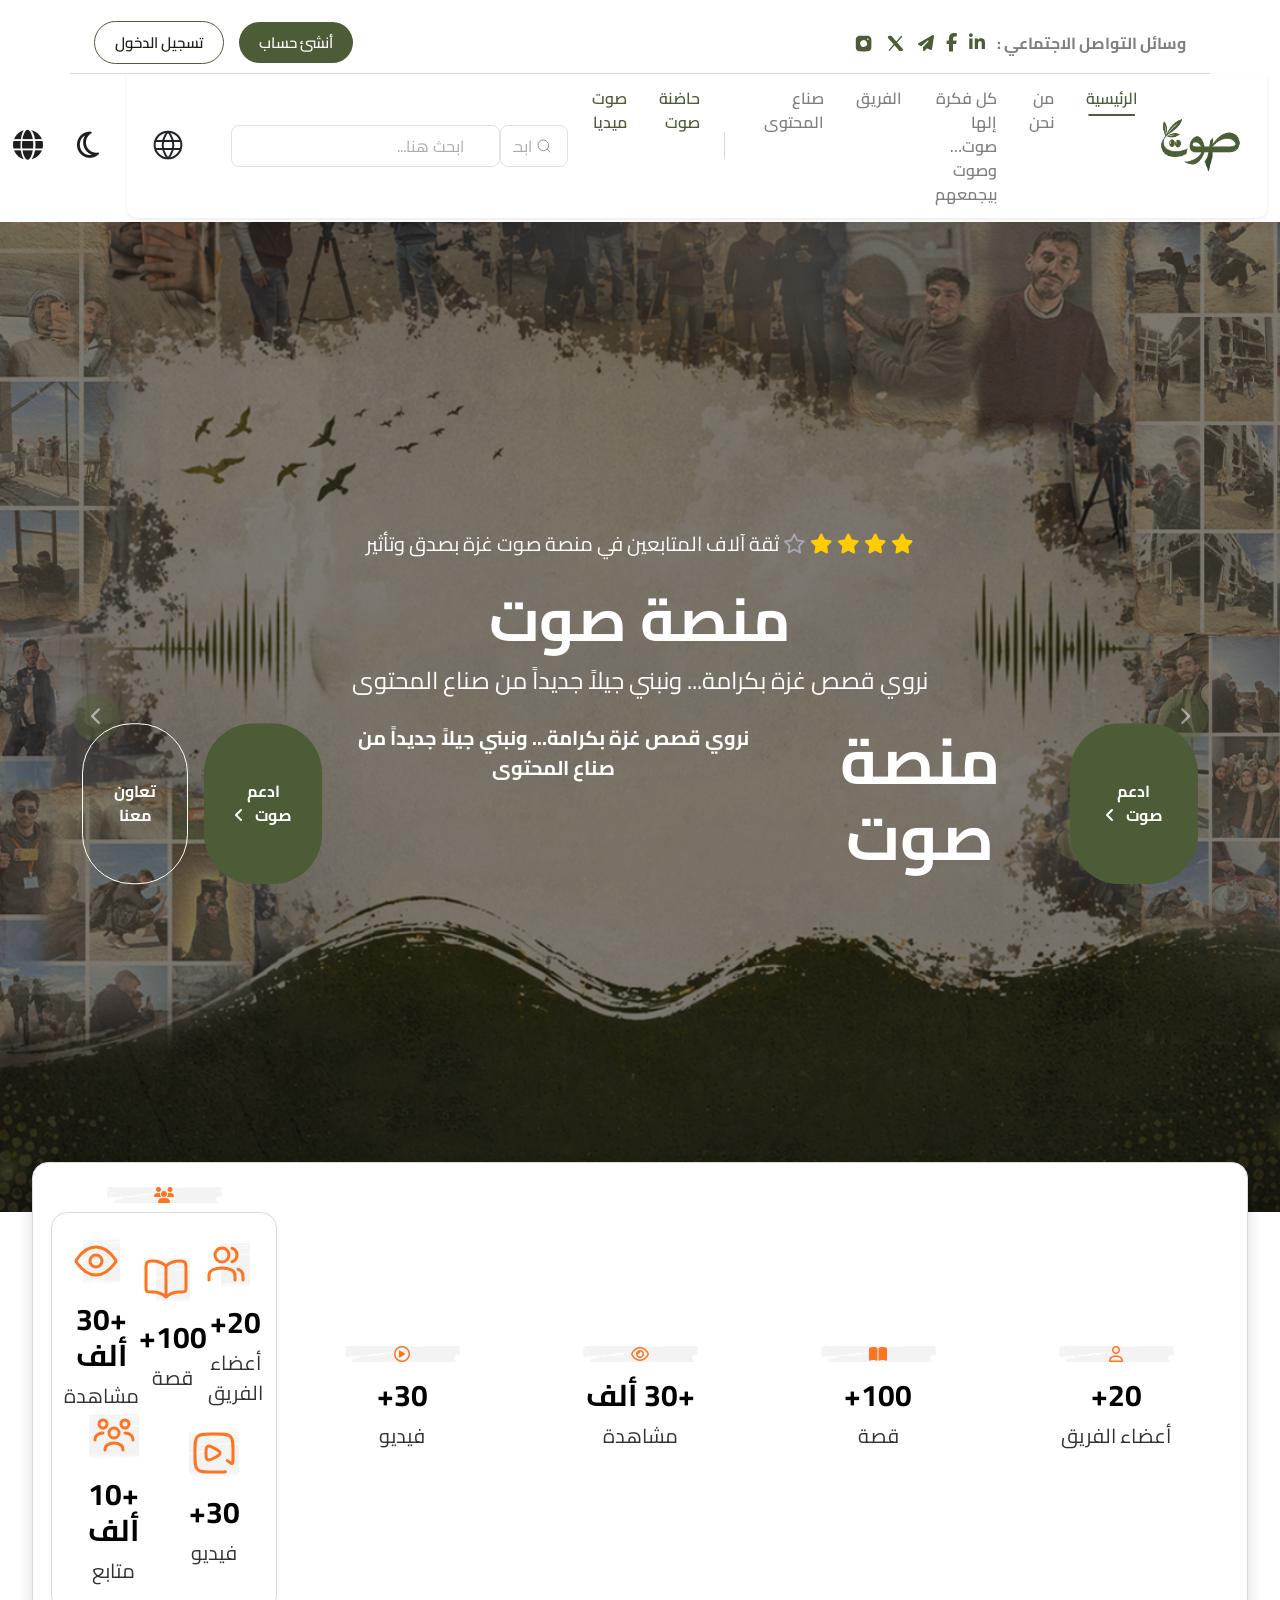
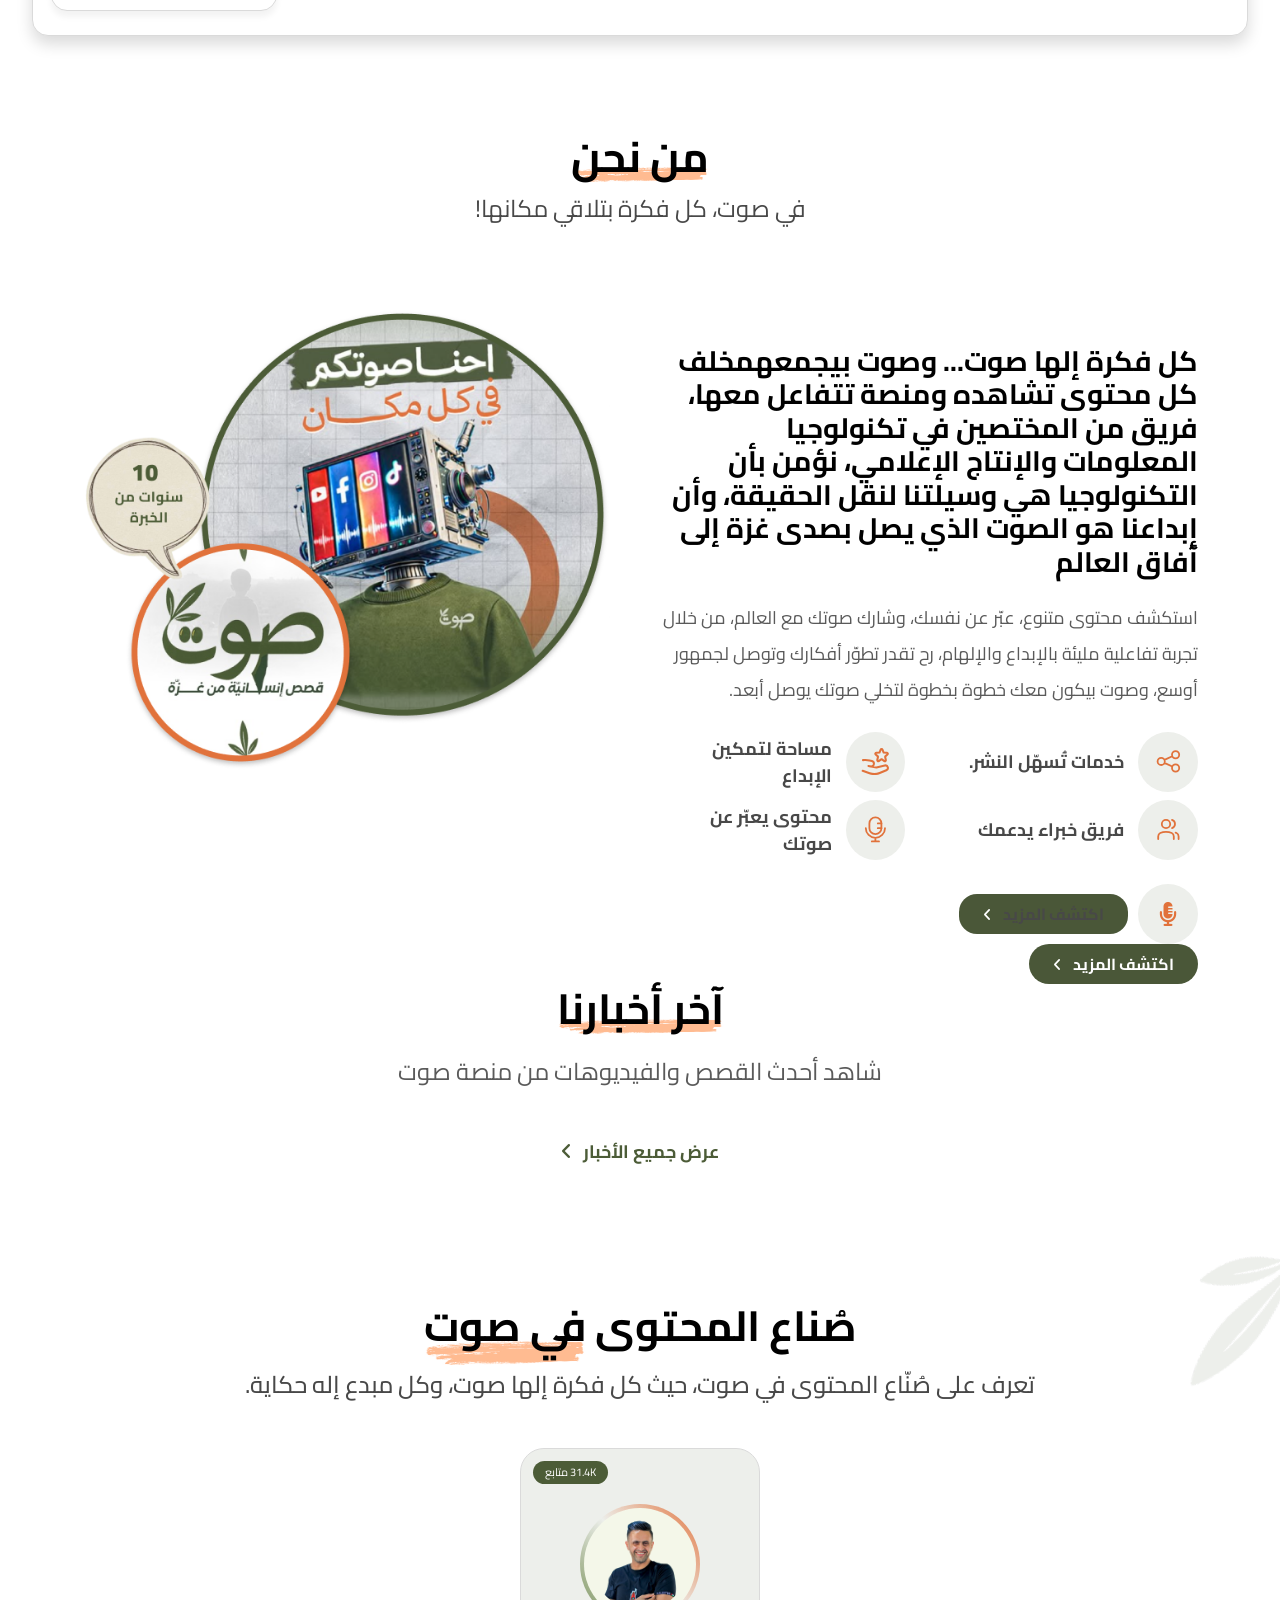
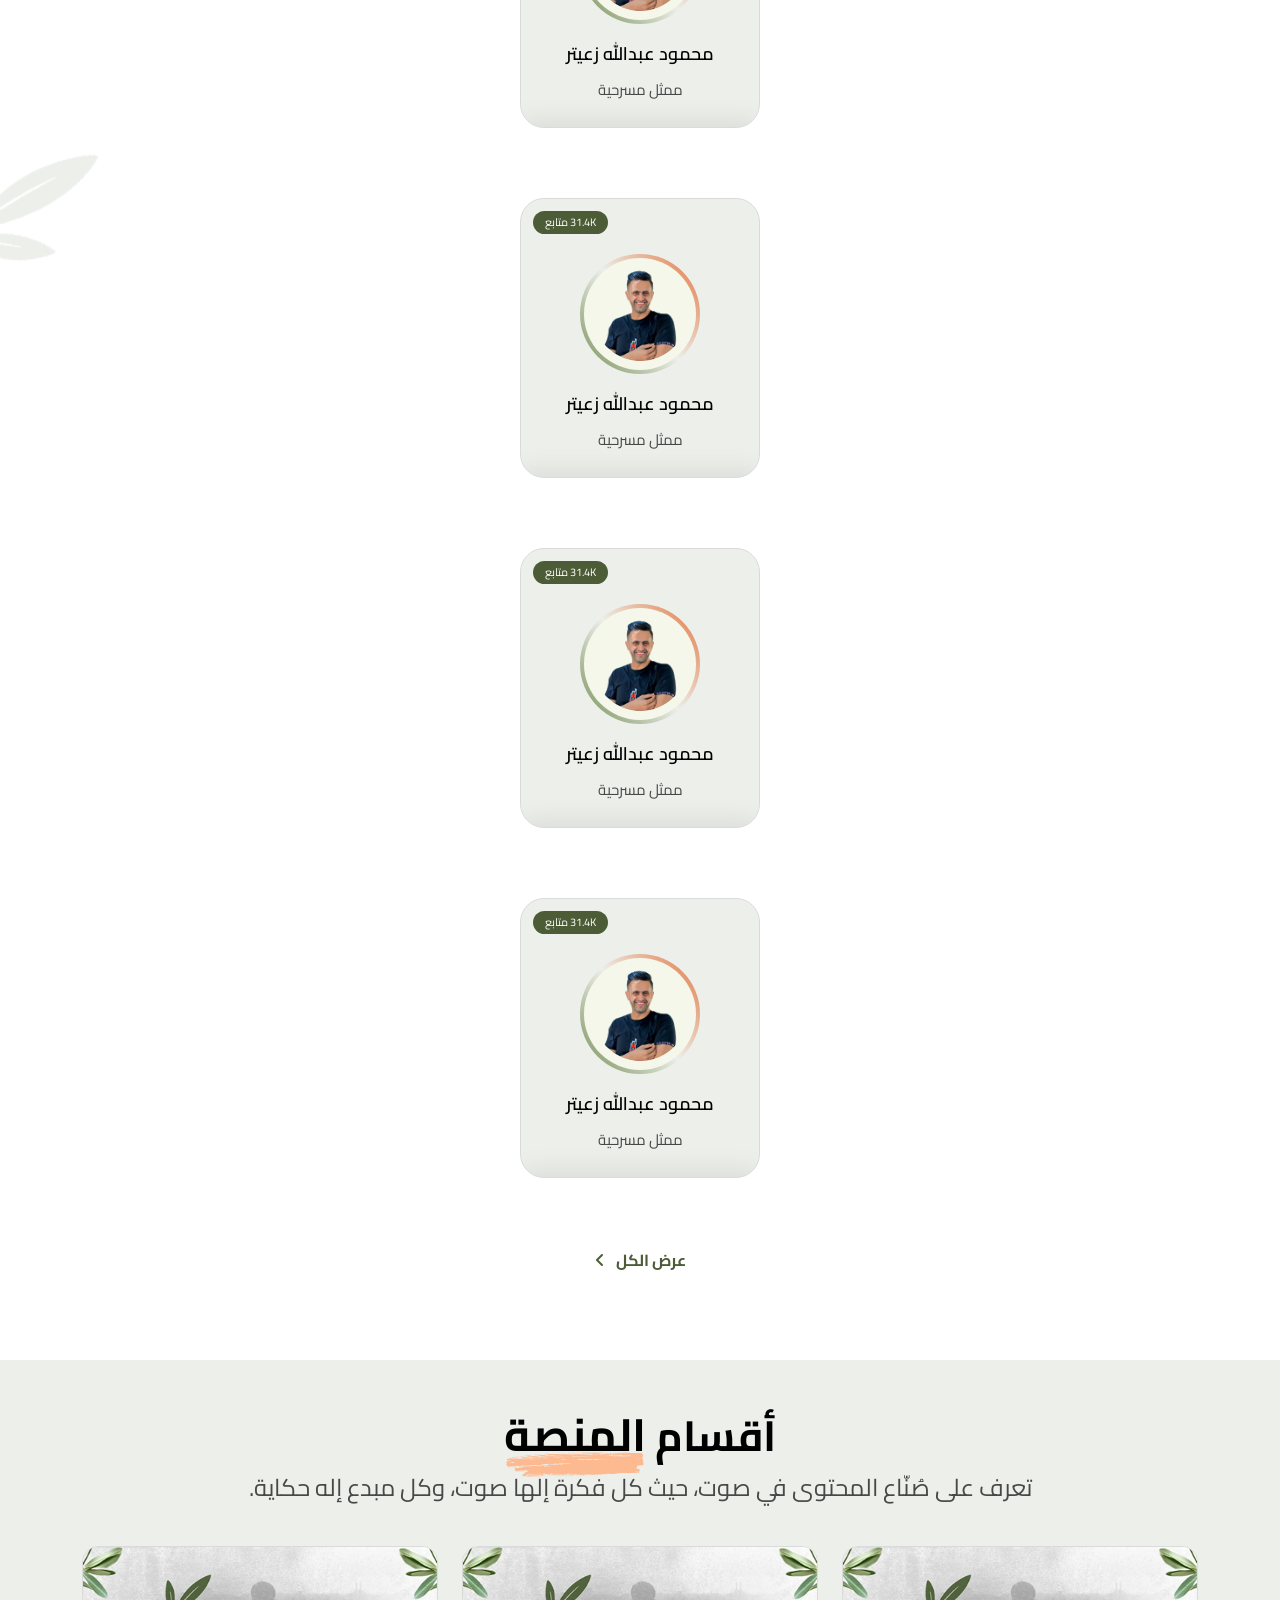
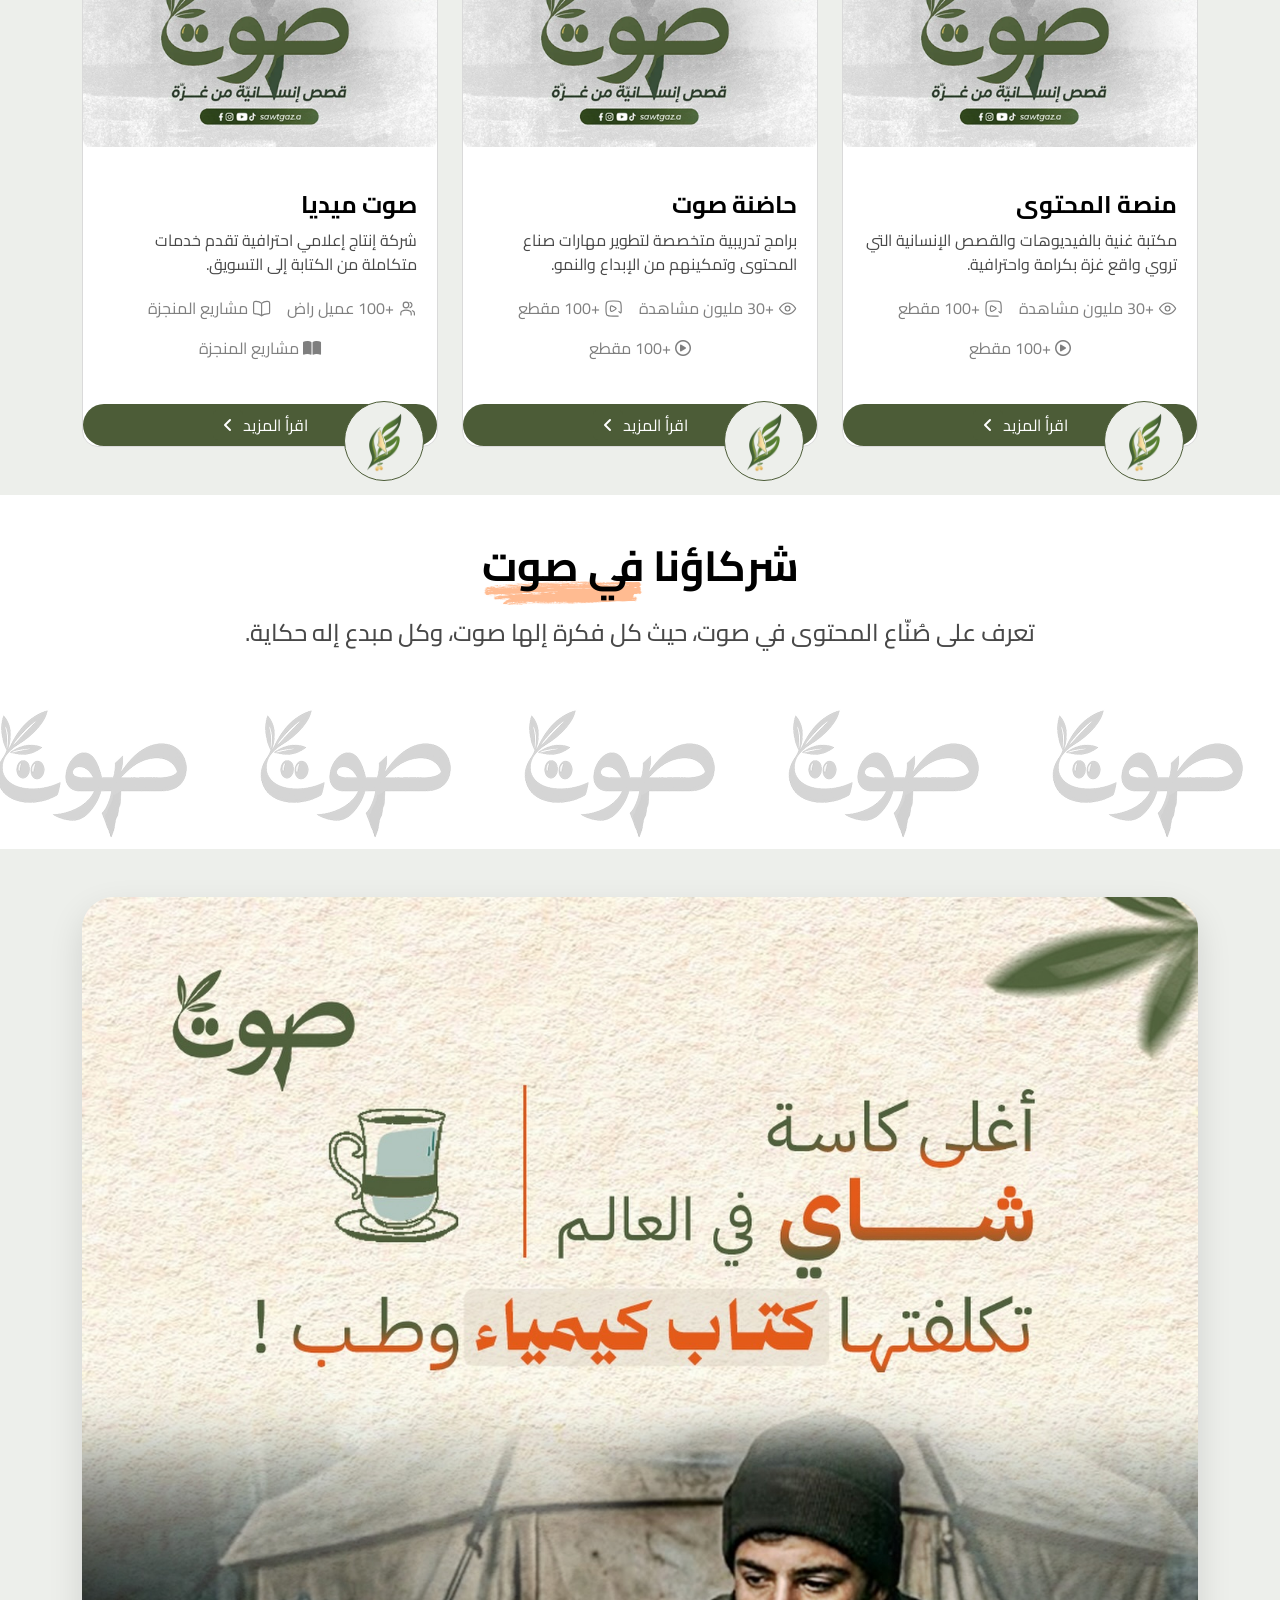
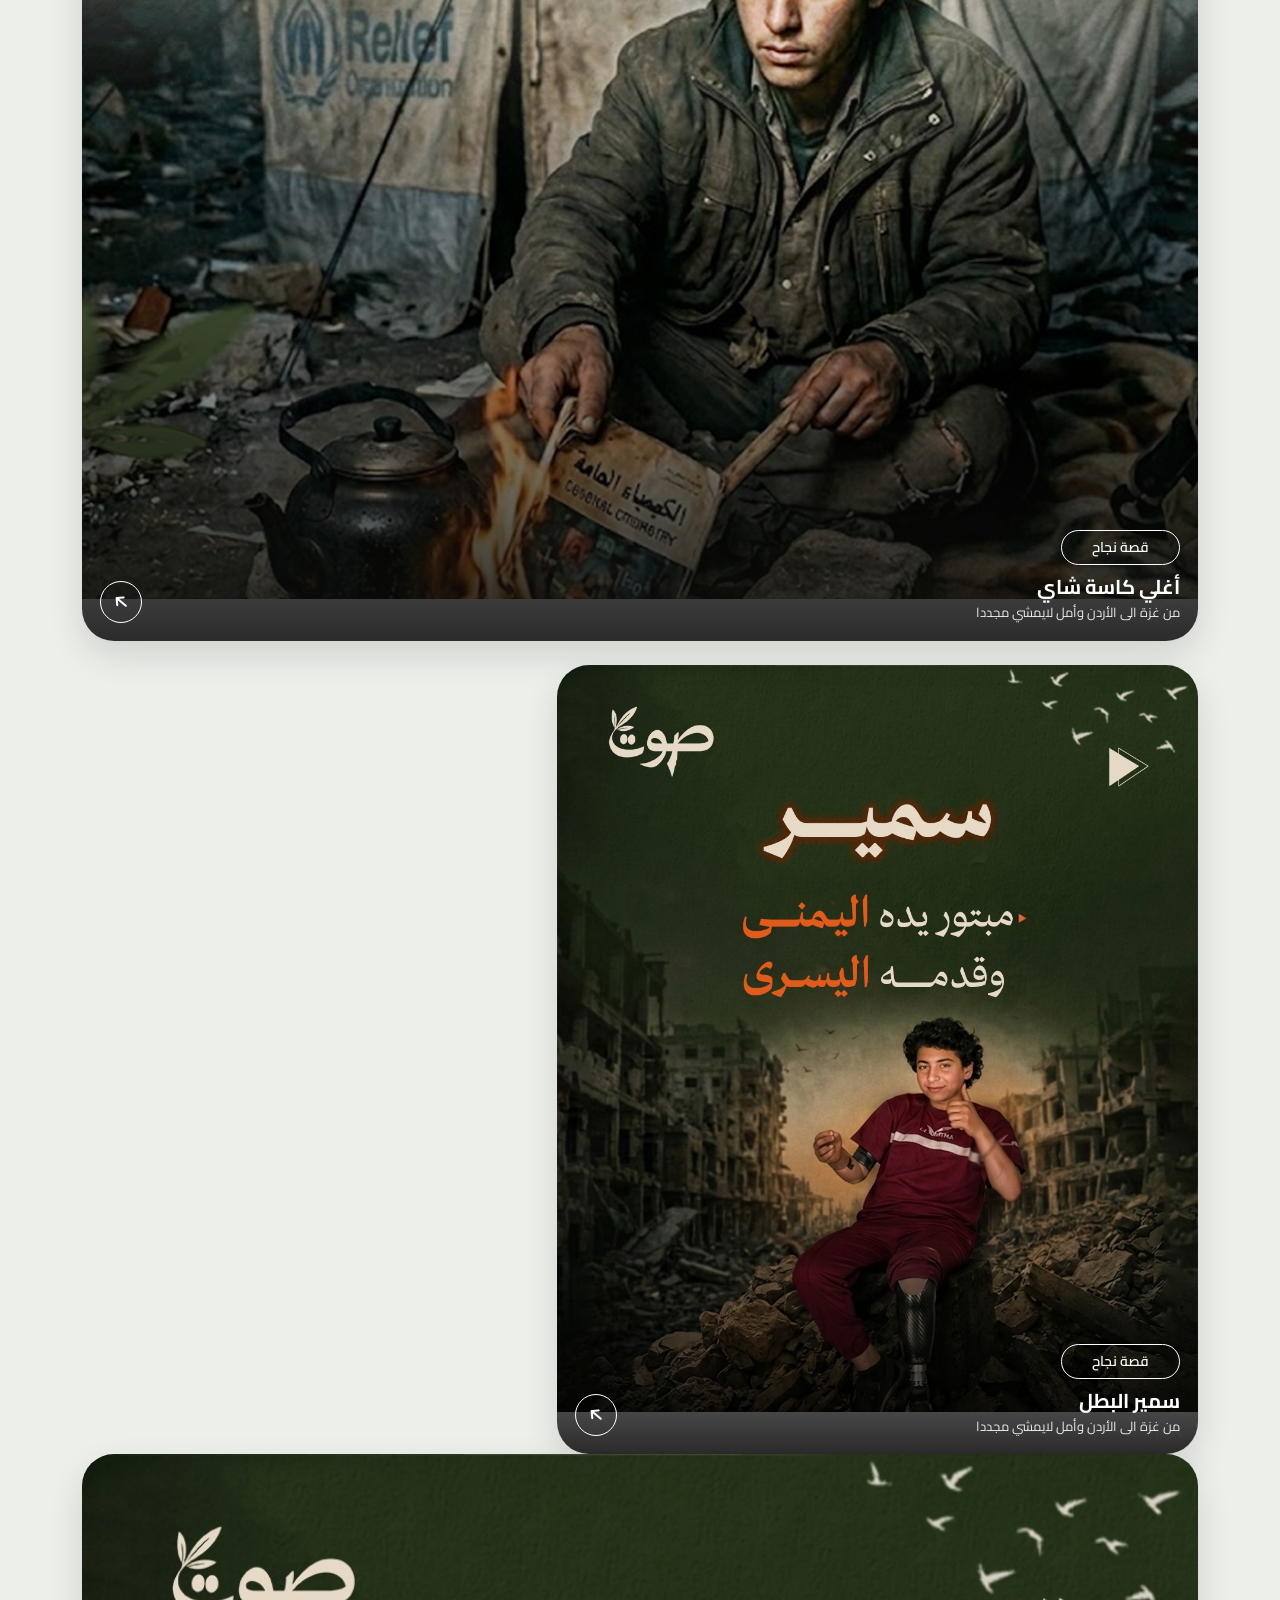
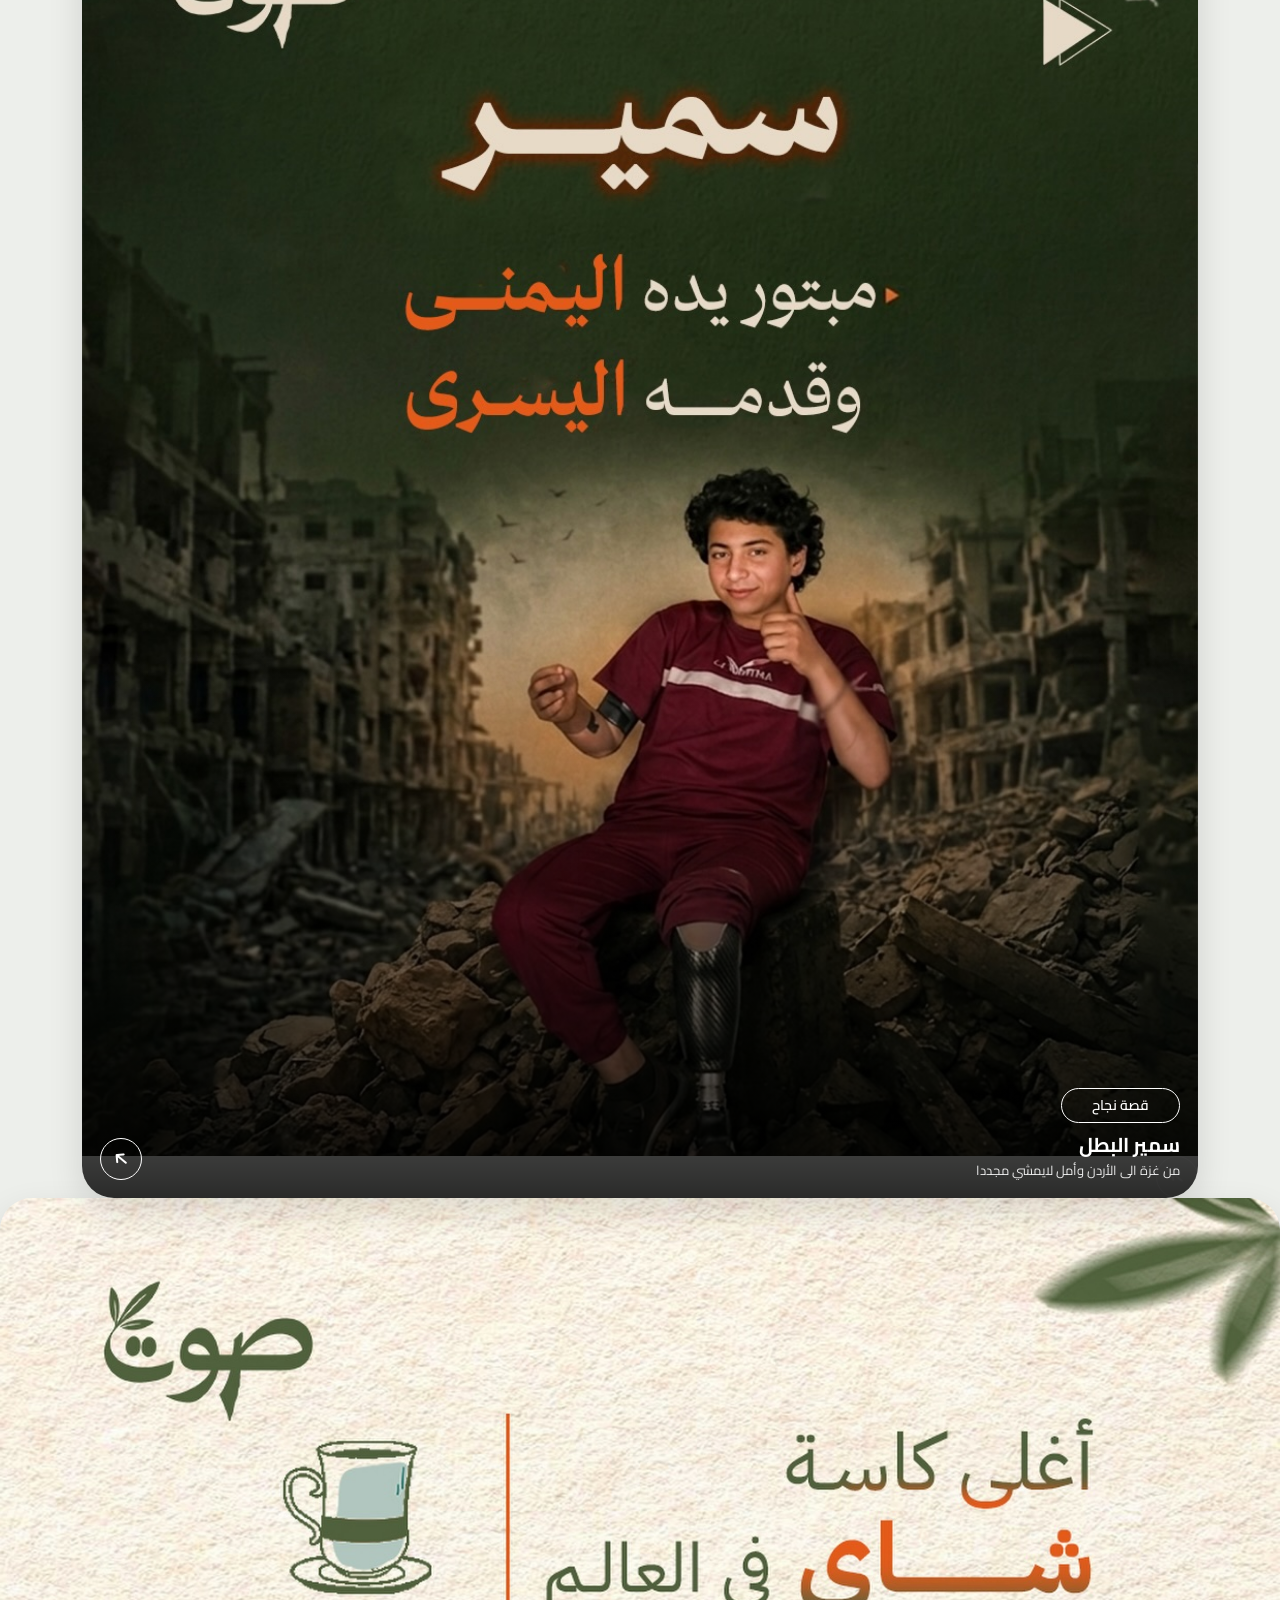
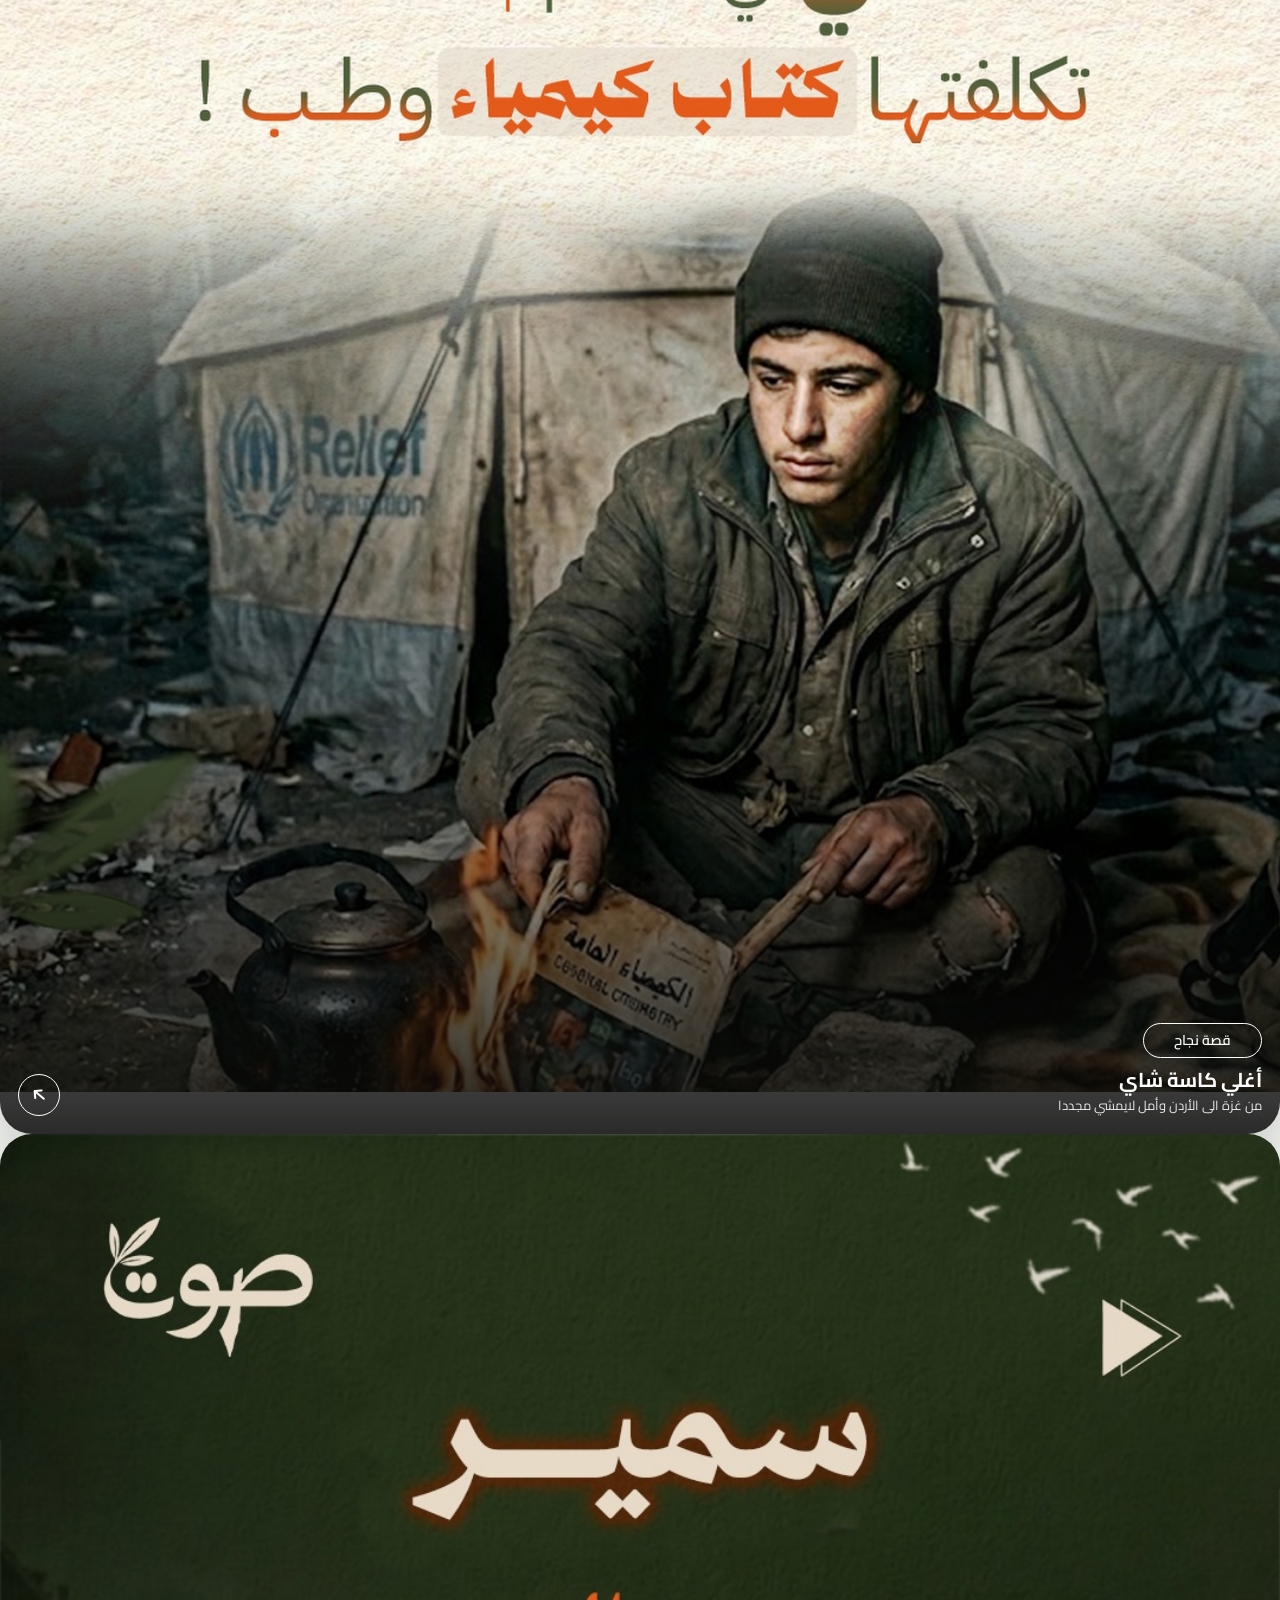
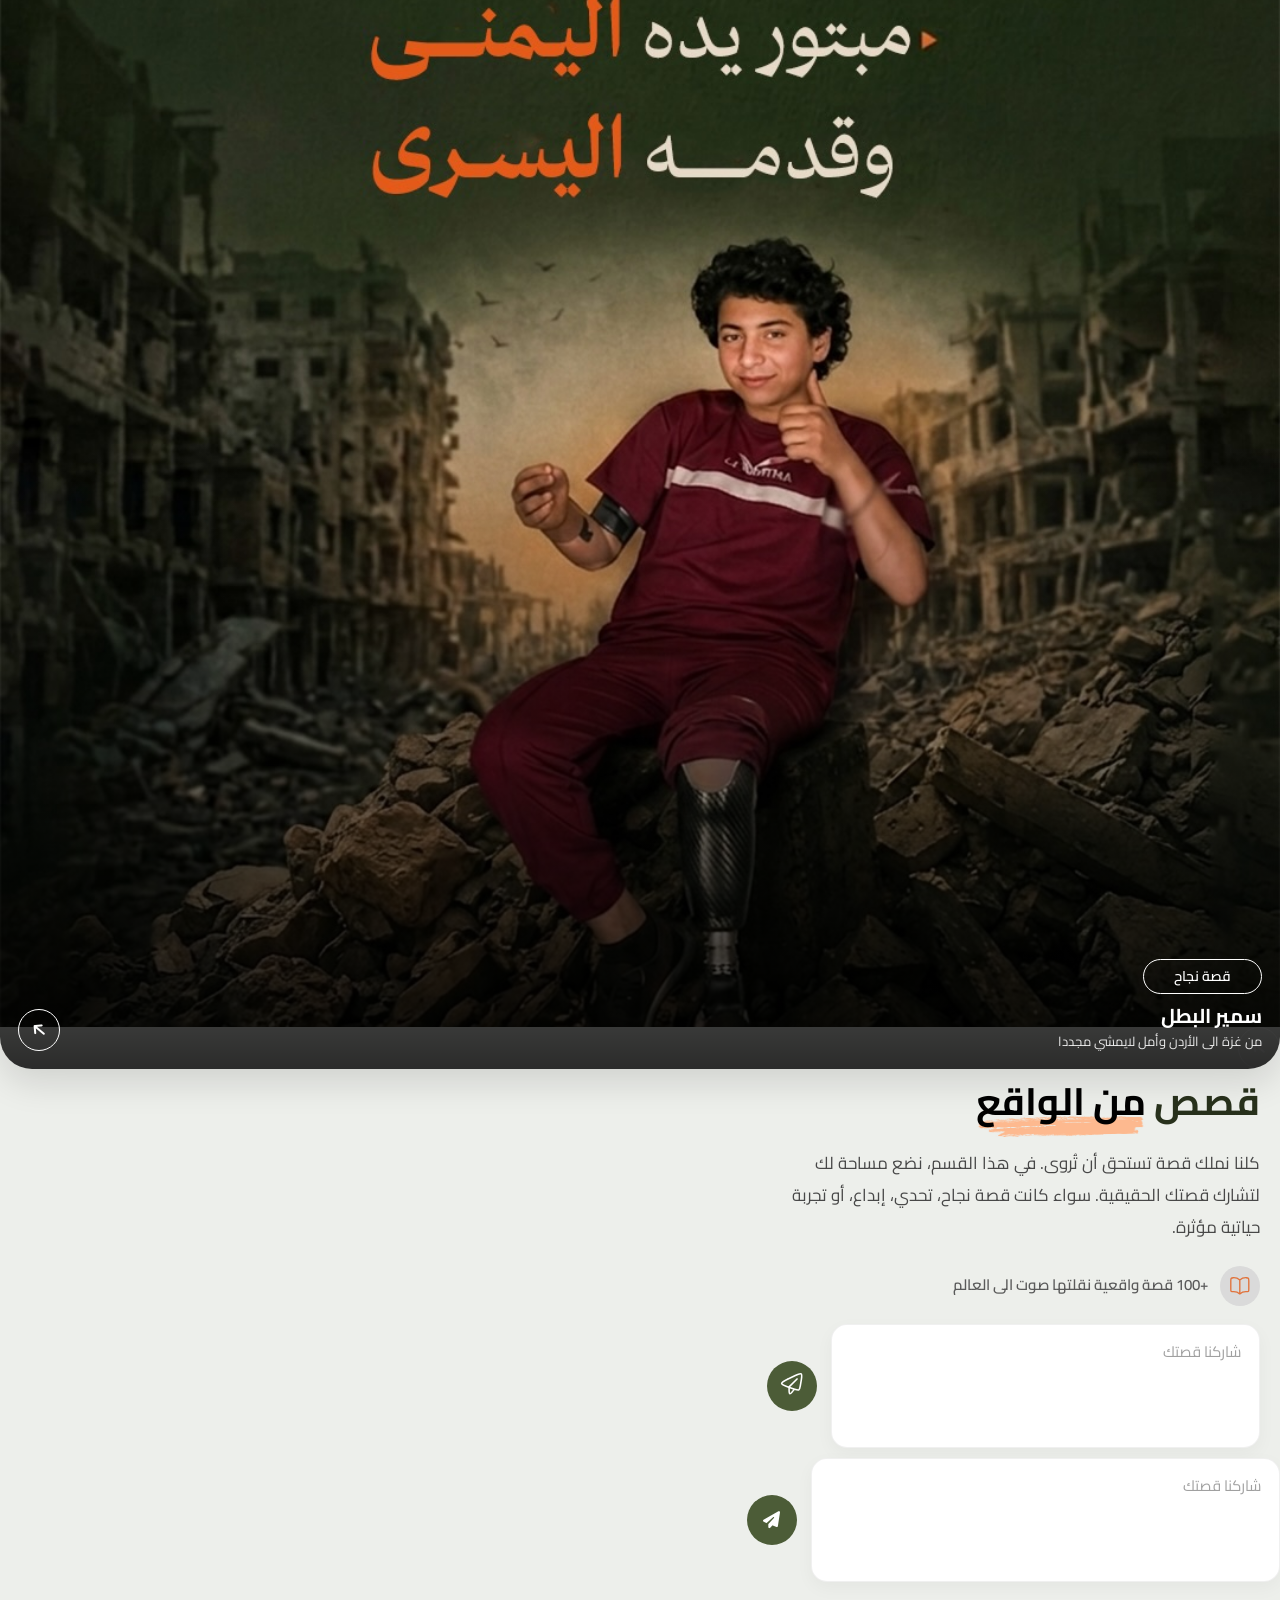
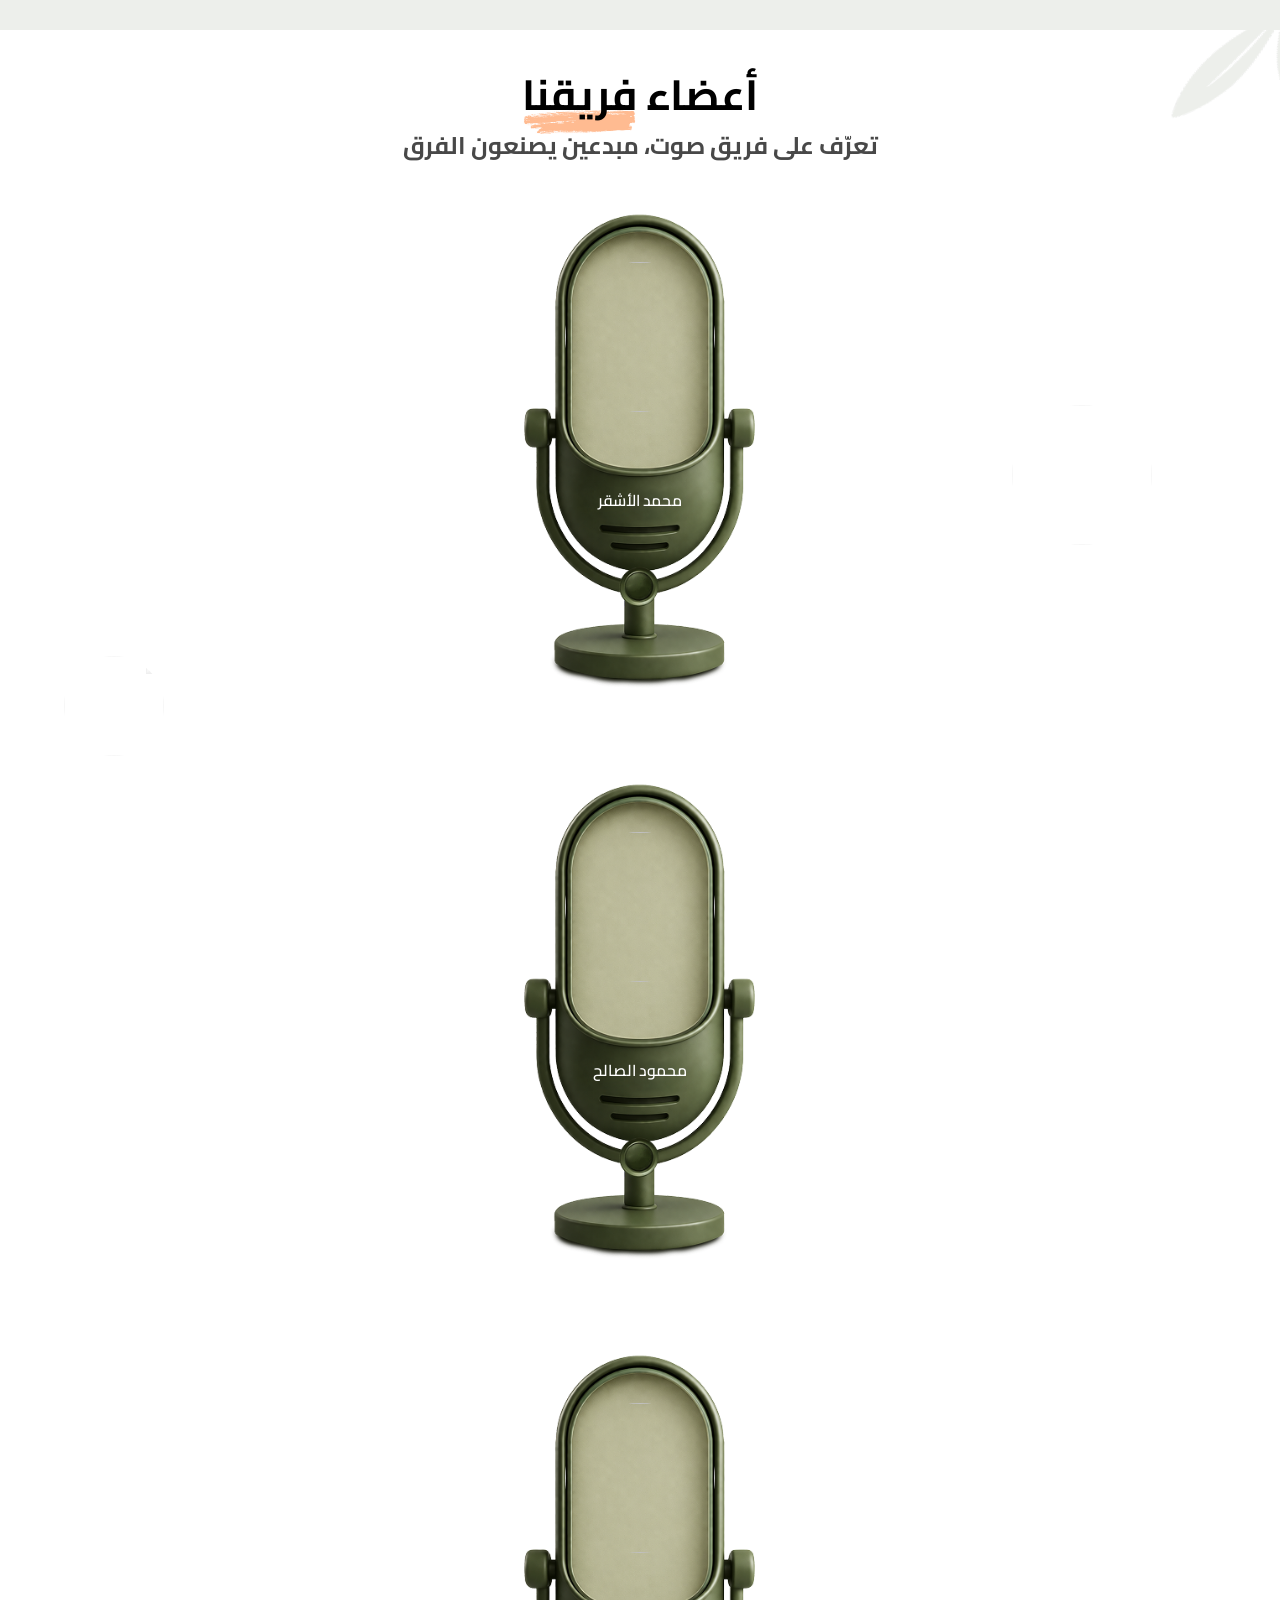
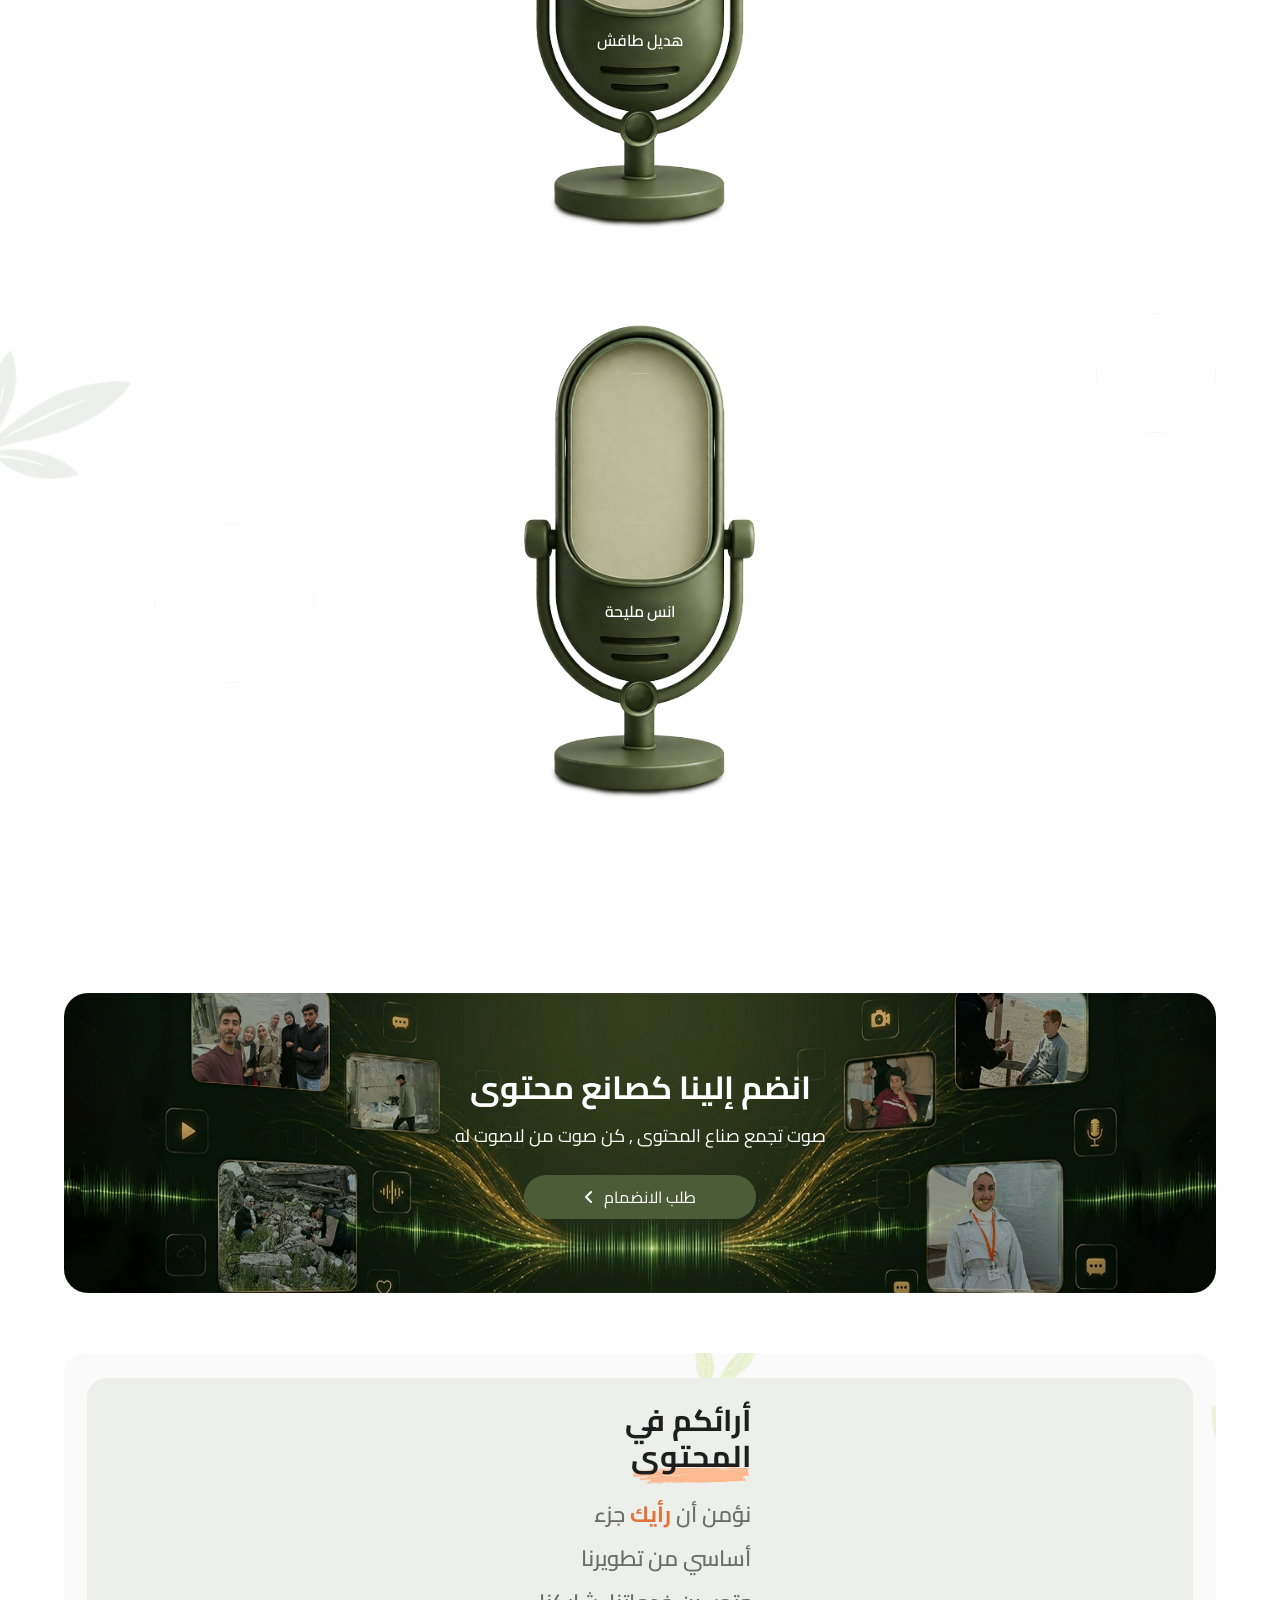
==== commit cff3b75a: "Merge branch 'develop' into feature_anas" ====
--- a/index.html
+++ b/index.html
@@ -127,20 +127,16 @@
               </a>
             </div>
 
-            <div
-              class="contact-info small d-flex justify-content-center align-items-center"
-            >
-              <div class="register-btn">
-                <a href="register.html" data-i18n="register_account"
-                  >أنشئ حساب</a
-                >
-              </div>
-              <div class="sign-in-btn">
-                <a href="login.html" data-i18n="sign_in">تسجيل الدخول</a>
-              </div>
+          <div class="contact-info small d-flex justify-content-center align-items-center">
+            <div class="register-btn">
+              <a href="register.html" data-i18n="register_account">أنشئ حساب</a>
+            </div>
+            <div class="sign-in-btn">
+              <a href="login.html" data-i18n="sign_in">تسجيل الدخول</a>
             </div>
           </div>
         </div>
+      </div>
 
         <nav class="navbar navbar-expand-lg py-1">
           <div class="container bg-white shadow-sm py-1">
@@ -248,15 +244,8 @@
                 </div>
               </div>
 
-              <div class="contact-info-nav small d-flex">
-                <div class="register-btn">
-                  <a href="register.html" data-i18n="register_account"
-                    >أنشئ حساب</a
-                  >
-                </div>
-                <div class="sign-in-btn">
-                  <a href="login.html" data-i18n="sign_in">تسجيل الدخول</a>
-                </div>
+                <input type="text" class="form-control pe-5 custom-placeholder py-2 search-input"
+                  placeholder="ابحث هنا..." data-i18n-placeholder="search_placeholder" />
               </div>
               <div class="searchDiv d-flex align-items-center gap-2">
                 <button class="btn rounded-nav nav-bttn">
@@ -287,35 +276,18 @@
                 </button>
               </div>
             </div>
-          </div>
-        </nav>
-
-        <div id="heroCarousel" class="carousel slide" data-bs-ride="carousel">
-          <div class="carousel-indicators">
-            <div>
-              <button
-                type="button"
-                data-bs-target="#heroCarousel"
-                data-bs-slide-to="0"
-                class="active"
-              ></button>
-            </div>
-            <div>
-              <button
-                type="button"
-                data-bs-target="#heroCarousel"
-                data-bs-slide-to="1"
-              ></button>
-            </div>
-
-            <div>
-              <button
-                type="button"
-                data-bs-target="#heroCarousel"
-                data-bs-slide-to="2"
-              ></button>
-            </div>
-          </div>
+            <div class="searchDiv d-flex align-items-center gap-2">
+              <button class="btn rounded-nav">
+                <i class="fa-regular fa-moon"></i>
+              </button>
+
+              <button class="btn rounded-nav language-btn">
+                <i class="fa-solid fa-globe"></i>
+              </button>
+            </div>
+          </div>
+        </div>
+      </nav>
 
           <div class="carousel-inner">
             <div class="carousel-item position-relative active">
@@ -363,13 +335,23 @@
                       <i class="fa-solid fa-angle-left"></i>
                     </button>
 
-                    <button
-                      class="btn rounded-pill px-4 py-2 text-white fw-bold hero-btn-support"
-                      data-i18n="hero_btn_collab"
-                    >
-                      تعاون معنا
-                    </button>
-                  </div>
+                <h1 class="display-3 fw-bold text-white hero-title" data-i18n="hero_title">
+                  منصة صوت
+                </h1>
+                <p class="mb-4 text-white fw-bold hero-subtitle" data-i18n="hero_subtitle">
+                  نروي قصص غزة بكرامة... ونبني جيلاً جديداً من صناع المحتوى
+                </p>
+                <div class="d-flex justify-content-center gap-3 heroOptionsBtn">
+                  <button class="btn rounded-pill px-4 py-2 text-white fw-bold hero-btn-watch"
+                    style="background-color: rgba(76, 92, 55, 1)">
+                    <span class="ms-2" data-i18n="hero_btn_watch">مشاهدة الأعمال</span>
+                    <i class="fa-solid fa-angle-left"></i>
+                  </button>
+
+                  <button class="btn rounded-pill px-4 py-2 text-white fw-bold hero-btn-support"
+                    data-i18n="hero_btn_collab">
+                    تعاون معنا
+                  </button>
                 </div>
               </div>
             </div>
@@ -405,26 +387,25 @@
                   <p class="mb-4 text-white font-24" data-i18n="hero_subtitle">
                     نروي قصص غزة بكرامة... ونبني جيلاً جديداً من صناع المحتوى
                   </p>
-                  <div
-                    class="d-flex justify-content-center gap-3 heroOptionsBtn"
-                  >
-                    <button
-                      class="btn rounded-pill px-4 py-2 text-white fw-bold hero-btn-watch"
-                      style="background-color: rgba(76, 92, 55, 1)"
-                    >
-                      <span class="ms-2" data-i18n="hero_btn_watch"
-                        >مشاهدة الأعمال</span
-                      >
-                      <i class="fa-solid fa-angle-left"></i>
-                    </button>
-
-                    <button
-                      class="btn rounded-pill px-4 py-2 text-white fw-bold hero-btn-support"
-                      data-i18n="hero_btn_collab"
-                    >
-                      تعاون معنا
-                    </button>
-                  </div>
+                </div>
+
+                <h1 class="display-3 fw-bold text-white hero-title" data-i18n="hero_title">
+                  منصة صوت
+                </h1>
+                <p class="mb-4 text-white fw-bold hero-subtitle" data-i18n="hero_subtitle">
+                  نروي قصص غزة بكرامة... ونبني جيلاً جديداً من صناع المحتوى
+                </p>
+                <div class="d-flex justify-content-center gap-3 heroOptionsBtn">
+                  <button class="btn rounded-pill px-4 py-2 text-white fw-bold hero-btn-watch"
+                    style="background-color: rgba(76, 92, 55, 1)">
+                    <span class="ms-2" data-i18n="hero_btn_watch">مشاهدة الأعمال</span>
+                    <i class="fa-solid fa-angle-left"></i>
+                  </button>
+
+                  <button class="btn rounded-pill px-4 py-2 text-white fw-bold hero-btn-support"
+                    data-i18n="hero_btn_collab">
+                    تعاون معنا
+                  </button>
                 </div>
               </div>
             </div>
@@ -460,26 +441,24 @@
                   <p class="mb-4 text-white font-24" data-i18n="hero_subtitle">
                     نروي قصص غزة بكرامة... ونبني جيلاً جديداً من صناع المحتوى
                   </p>
-                  <div
-                    class="d-flex justify-content-center gap-3 heroOptionsBtn"
-                  >
-                    <button
-                      class="btn rounded-pill px-4 py-2 text-white fw-bold hero-btn-watch"
-                      style="background-color: rgba(76, 92, 55, 1)"
-                    >
-                      <span class="ms-2" data-i18n="hero_btn_watch"
-                        >مشاهدة الأعمال</span
-                      >
-                      <i class="fa-solid fa-angle-left"></i>
-                    </button>
-
-                    <button
-                      class="btn rounded-pill px-4 py-2 text-white fw-bold hero-btn-support"
-                      data-i18n="hero_btn_collab"
-                    >
-                      تعاون معنا
-                    </button>
-                  </div>
+                </div>
+                <h1 class="display-3 fw-bold text-white hero-title" data-i18n="hero_title">
+                  منصة صوت
+                </h1>
+                <p class="mb-4 text-white fw-bold hero-subtitle" data-i18n="hero_subtitle">
+                  نروي قصص غزة بكرامة... ونبني جيلاً جديداً من صناع المحتوى
+                </p>
+                <div class="d-flex justify-content-center gap-3 heroOptionsBtn">
+                  <button class="btn rounded-pill px-4 py-2 text-white fw-bold hero-btn-watch"
+                    style="background-color: rgba(76, 92, 55, 1)">
+                    <span class="ms-2" data-i18n="hero_btn_watch">مشاهدة الأعمال</span>
+                    <i class="fa-solid fa-angle-left"></i>
+                  </button>
+
+                  <button class="btn rounded-pill px-4 py-2 text-white fw-bold hero-btn-support"
+                    data-i18n="hero_btn_collab">
+                    تعاون معنا
+                  </button>
                 </div>
               </div>
             </div>
@@ -509,6 +488,38 @@
           </button>
         </div>
       </div>
+    </div>
+
+    <div class="stats-bar">
+      <div class="box-element container front-face text-white rounded-4 shadow py-4">
+        <div class="row d-flex justify-content-center align-items-center text-center g-0">
+          <div class="col count">
+            <i class="fa-regular fa-user"></i>
+            <h3 class="counter font-mob-22">20+</h3>
+            <p class="mb-0" data-i18n="stat_team">أعضاء الفريق</p>
+          </div>
+          <div class="col count">
+            <i class="fa-solid fa-book-open"></i>
+            <h3 class="font-mob-22 counter">100+</h3>
+            <p class="mb-0" data-i18n="stat_stories">قصة</p>
+          </div>
+          <div class="col count">
+            <i class="fa-regular fa-eye"></i>
+            <h3 class="font-mob-22">
+              +30 <span data-i18n="one_thousand"></span>
+            </h3>
+            <p class="mb-0" data-i18n="stat_views">مشاهدة</p>
+          </div>
+          <div class="col count">
+            <i class="fa-regular fa-circle-play"></i>
+            <h3 class="counter font-mob-22">30+</h3>
+            <p class="mb-0" data-i18n="stat_videos">فيديو</p>
+          </div>
+          <div class="col count">
+            <i class="fa-solid fa-users"></i>
+            <h3 class="font-mob-22">
+              +10 <span data-i18n="one_thousand"></span>
+            </h3>
 
       <div class="stats-bar">
         <div class="box-element container front-face text-white rounded-4 py-4">
@@ -813,6 +824,10 @@
                   </span>
                 </div>
               </div>
+              <div class="col feature-item d-flex align-items-center">
+                <div class="icon-box">
+                  <i class="fa-solid fa-microphone-lines"></i>
+                </div>
 
               <a
                 href="#"
@@ -826,19 +841,15 @@
               </a>
             </div>
 
-            <div class="col-lg-6 mt-2">
-              <img class="image-swat" src="assets/images/swat.png" alt="" />
-            </div>
-          </div>
-        </div>
-      </section>
-
-      <section class="latest-news py-5 position-relative">
-        <div class="bg-icon bg-icon-right">
-          <img src="assets/images/fa-solid_microphone-alt.png" alt="" />
-        </div>
-        <div class="bg-icon bg-icon-left">
-          <img src="assets/images/fa-solid_microphone-alt (1).png" alt="" />
+            <a href="#" class="btn btn-dark-green rounded-pill px-4 py-2 font-16 text-bold fw-bold">
+              <span class="" data-i18n="discover_more">اكتشف المزيد</span>
+              <i class="fa-solid fa-angle-left me-2 font-14 text-bold arrow"></i>
+            </a>
+          </div>
+
+          <div class="col-lg-6 mt-2">
+            <img class="image-swat" src="assets/images/swat.png" alt="" />
+          </div>
         </div>
         <div class="container">
           <div class="text-center mb-2">
@@ -1053,6 +1064,7 @@
               </div>
             </div>
           </div>
+        </div>
 
           <div class="text-center mt-5 fw-bold">
             <a href="#" class="px-3 py-2 fw-bold show-more-news">
@@ -1157,22 +1169,21 @@
 
                   </div>
                 </div>
-              </a>
-            </div>
-
-            <!-- Card 2 -->
-            <div class="item">
-              <a href="#" class="text-decoration-none">
-                <div class="main-container">
-                  <div class="the-card position-relative">
-                    <div
-                      class="face front-face-img w-100 h-100 overflow-hidden text-white"
-                    >
-                      <div class="arrowDiv">
-                        <span class="followers" data-i18n="creator_followers">
-                          31.4K متابع
-                        </span>
-                      </div>
+              </div>
+            </a>
+          </div>
+
+          <!-- Card 2 -->
+          <div class="item">
+            <a href="#" class="text-decoration-none">
+              <div class="main-container">
+                <div class="the-card position-relative">
+                  <div class="face front-face-img w-100 h-100 overflow-hidden text-white">
+                    <div class="arrowDiv">
+                      <span class="followers" data-i18n="creator_followers">
+                        31.4K متابع
+                      </span>
+                    </div>
 
                       <div class="d-flex flex-column align-items-center pt-2">
                         <div
@@ -1219,22 +1230,21 @@
 
                   </div>
                 </div>
-              </a>
-            </div>
-
-            <!-- Card 3 -->
-            <div class="item">
-              <a href="#" class="text-decoration-none">
-                <div class="main-container">
-                  <div class="the-card position-relative">
-                    <div
-                      class="face front-face-img w-100 h-100 overflow-hidden text-white"
-                    >
-                      <div class="arrowDiv">
-                        <span class="followers" data-i18n="creator_followers">
-                          31.4K متابع
-                        </span>
-                      </div>
+              </div>
+            </a>
+          </div>
+
+          <!-- Card 3 -->
+          <div class="item">
+            <a href="#" class="text-decoration-none">
+              <div class="main-container">
+                <div class="the-card position-relative">
+                  <div class="face front-face-img w-100 h-100 overflow-hidden text-white">
+                    <div class="arrowDiv">
+                      <span class="followers" data-i18n="creator_followers">
+                        31.4K متابع
+                      </span>
+                    </div>
 
                       <div class="d-flex flex-column align-items-center pt-2">
                         <div
@@ -1281,22 +1291,21 @@
 
                   </div>
                 </div>
-              </a>
-            </div>
-
-            <!-- Card 4 -->
-            <div class="item">
-              <a href="#" class="text-decoration-none">
-                <div class="main-container">
-                  <div class="the-card position-relative">
-                    <div
-                      class="face front-face-img w-100 h-100 overflow-hidden text-white"
-                    >
-                      <div class="arrowDiv">
-                        <span class="followers" data-i18n="creator_followers">
-                          31.4K متابع
-                        </span>
-                      </div>
+              </div>
+            </a>
+          </div>
+
+          <!-- Card 4 -->
+          <div class="item">
+            <a href="#" class="text-decoration-none">
+              <div class="main-container">
+                <div class="the-card position-relative">
+                  <div class="face front-face-img w-100 h-100 overflow-hidden text-white">
+                    <div class="arrowDiv">
+                      <span class="followers" data-i18n="creator_followers">
+                        31.4K متابع
+                      </span>
+                    </div>
 
                       <div class="d-flex flex-column align-items-center pt-2">
                         <div
@@ -1339,6 +1348,7 @@
                         </span>
                       </div>
                     </div>
+                  </div>
 
                   </div>
                 </div>
@@ -1403,9 +1413,10 @@
 
                   </div>
                 </div>
-              </a>
-            </div>
-          </div>
+              </div>
+            </a>
+          </div>
+        </div>
 
           <div class="text-center">
             <a href="#" class="px-4 py-2 fw-bold show-more-news">
@@ -1438,23 +1449,14 @@
             </p>
           </div>
 
-          <div class="row g-4 mt-2 justify-content-center">
-            <div class="col-md-4">
-              <div class="platform-card">
-                <div class="image-container">
-                  <img
-                    src="assets/images/Rectangle 592.png"
-                    alt="منصة المحتوى"
-                    class="img-fluid"
-                  />
-                  <div class="up-center-icon">
-                    <div class="center-img">
-                      <img
-                        class="w-100 h-100"
-                        src="assets/images/شعار الحاضنة.png"
-                        alt="شعار الحاضنة"
-                      />
-                    </div>
+        <div class="row g-4 mt-2 justify-content-center">
+          <div class="col-md-4">
+            <div class="platform-card">
+              <div class="image-container">
+                <img src="assets/images/Rectangle 592.png" alt="منصة المحتوى" class="img-fluid" />
+                <div class="up-center-icon">
+                  <div class="center-img">
+                    <img class="w-100 h-100" src="assets/images/شعار الحاضنة.png" alt="شعار الحاضنة" />
                   </div>
                 </div>
                 <div class="card-content mt-4">
@@ -1529,32 +1531,27 @@
                     </span>
                   </div>
 
-                  <a href="#" class="read-more-btn text-white">
-                    <span data-i18n="read_more">اقرأ المزيد</span>
-                    <span class="arrow"
-                      ><i class="fa-solid fa-angle-left"></i
-                    ></span>
-                  </a>
-                </div>
-              </div>
-            </div>
-
-            <div class="col-md-4">
-              <div class="platform-card">
-                <div class="image-container">
-                  <img
-                    src="assets/images/Rectangle 592.png"
-                    alt="منصة المحتوى"
-                    class="img-fluid"
-                  />
-                  <div class="up-center-icon">
-                    <div class="center-img">
-                      <img
-                        class="w-100 h-100"
-                        src="assets/images/شعار الحاضنة.png"
-                        alt="شعار الحاضنة"
-                      />
-                    </div>
+                  <span class="text-light-muted lh-lg" style="color: rgba(127, 127, 127, 1)">
+                    <i class="fa-regular fa-circle-play"></i>
+                    <span data-i18n="stat_clips_100">+100 مقطع</span>
+                  </span>
+                </div>
+
+                <a href="#" class="read-more-btn text-white">
+                  <span data-i18n="read_more">اقرأ المزيد</span>
+                  <span class="arrow"><i class="fa-solid fa-angle-left"></i></span>
+                </a>
+              </div>
+            </div>
+          </div>
+
+          <div class="col-md-4">
+            <div class="platform-card">
+              <div class="image-container">
+                <img src="assets/images/Rectangle 592.png" alt="منصة المحتوى" class="img-fluid" />
+                <div class="up-center-icon">
+                  <div class="center-img">
+                    <img class="w-100 h-100" src="assets/images/شعار الحاضنة.png" alt="شعار الحاضنة" />
                   </div>
                 </div>
                 <div class="card-content mt-4">
@@ -1629,31 +1626,26 @@
                     </span>
                   </div>
 
-                  <a href="#" class="read-more-btn text-white">
-                    <span data-i18n="read_more">اقرأ المزيد</span>
-                    <span class="arrow"
-                      ><i class="fa-solid fa-angle-left"></i
-                    ></span>
-                  </a>
-                </div>
-              </div>
-            </div>
-            <div class="col-md-4">
-              <div class="platform-card">
-                <div class="image-container">
-                  <img
-                    src="assets/images/Rectangle 592.png"
-                    alt="منصة المحتوى"
-                    class="img-fluid"
-                  />
-                  <div class="up-center-icon">
-                    <div class="center-img">
-                      <img
-                        class="w-100 h-100"
-                        src="assets/images/شعار الحاضنة.png"
-                        alt="شعار الحاضنة"
-                      />
-                    </div>
+                  <span class="text-light-muted lh-lg" style="color: rgba(127, 127, 127, 1)">
+                    <i class="fa-regular fa-circle-play"></i>
+                    <span data-i18n="stat_clips_100">+100 مقطع</span>
+                  </span>
+                </div>
+
+                <a href="#" class="read-more-btn text-white">
+                  <span data-i18n="read_more">اقرأ المزيد</span>
+                  <span class="arrow"><i class="fa-solid fa-angle-left"></i></span>
+                </a>
+              </div>
+            </div>
+          </div>
+          <div class="col-md-4">
+            <div class="platform-card">
+              <div class="image-container">
+                <img src="assets/images/Rectangle 592.png" alt="منصة المحتوى" class="img-fluid" />
+                <div class="up-center-icon">
+                  <div class="center-img">
+                    <img class="w-100 h-100" src="assets/images/شعار الحاضنة.png" alt="شعار الحاضنة" />
                   </div>
                 </div>
                 <div class="card-content mt-4">
@@ -1725,13 +1717,16 @@
                     </span>
                   </div>
 
-                  <a href="#" class="read-more-btn text-white">
-                    <span data-i18n="read_more">اقرأ المزيد</span>
-                    <span class="arrow"
-                      ><i class="fa-solid fa-angle-left"></i
-                    ></span>
-                  </a>
-                </div>
+                  <span class="text-light-muted lh-lg" style="color: rgba(127, 127, 127, 1)">
+                    <i class="fa-solid fa-book-open"></i>
+                    <span data-i18n="stat_projects_done">مشاريع المنجزة</span>
+                  </span>
+                </div>
+
+                <a href="#" class="read-more-btn text-white">
+                  <span data-i18n="read_more">اقرأ المزيد</span>
+                  <span class="arrow"><i class="fa-solid fa-angle-left"></i></span>
+                </a>
               </div>
             </div>
           </div>
@@ -1751,23 +1746,15 @@
             حكاية.
           </p>
         </div>
-        <div class="marquee">
-          <div class="marquee-group">
-            <img src="assets/images/صوت 8.png" alt="sout" />
-            <img src="assets/images/صوت 8.png" alt="sout" />
-            <img src="assets/images/صوت 8.png" alt="sout" />
-            <img src="assets/images/صوت 8.png" alt="sout" />
-            <img src="assets/images/صوت 8.png" alt="sout" />
-          </div>
-          <div class="marquee-group" aria-hidden="true">
-            <img src="assets/images/صوت 8.png" alt="sout" />
-            <img src="assets/images/صوت 8.png" alt="sout" />
-            <img src="assets/images/صوت 8.png" alt="sout" />
-            <img src="assets/images/صوت 8.png" alt="sout" />
-            <img src="assets/images/صوت 8.png" alt="sout" />
-          </div>
+        <div class="marquee-group" aria-hidden="true">
+          <img src="assets/images/صوت 8.png" alt="sout" />
+          <img src="assets/images/صوت 8.png" alt="sout" />
+          <img src="assets/images/صوت 8.png" alt="sout" />
+          <img src="assets/images/صوت 8.png" alt="sout" />
+          <img src="assets/images/صوت 8.png" alt="sout" />
         </div>
-        <!-- <div class="text-center mt-3" style="color: white">
+      </div>
+      <!-- <div class="text-center mt-3" style="color: white">
           <a
             href="#"
             class="btn btn-dark rounded-pill px-4 py-2 text-white fw-bold"
@@ -1820,8 +1807,12 @@
                         <i class="fa-solid fa-arrow-left"></i>
                       </a>
                     </div>
-                  </div>
-                </div>
+                    <a href="#" class="rs-arrow" aria-label="عرض القصة" data-i18n-title="rs_view_story">
+                      <i class="fa-solid fa-arrow-left"></i>
+                    </a>
+                  </div>
+                </div>
+              </div>
 
                 <!-- Card 2 — Samir -->
                 <div class="item">
@@ -1858,8 +1849,12 @@
                         <i class="fa-solid fa-arrow-left"></i>
                       </a>
                     </div>
-                  </div>
-                </div>
+                    <a href="#" class="rs-arrow" aria-label="عرض القصة" data-i18n-title="rs_view_story">
+                      <i class="fa-solid fa-arrow-left"></i>
+                    </a>
+                  </div>
+                </div>
+              </div>
 
                 <!-- Card 3 — placeholder (duplicate until real poster is ready) -->
                 <div class="item">
@@ -1896,8 +1891,12 @@
                         <i class="fa-solid fa-arrow-left"></i>
                       </a>
                     </div>
-                  </div>
-                </div>
+                    <a href="#" class="rs-arrow" aria-label="عرض القصة" data-i18n-title="rs_view_story">
+                      <i class="fa-solid fa-arrow-left"></i>
+                    </a>
+                  </div>
+                </div>
+              </div>
 
                 <div class="item">
                   <div class="rs-card">
@@ -1933,8 +1932,12 @@
                         <i class="fa-solid fa-arrow-left"></i>
                       </a>
                     </div>
-                  </div>
-                </div>
+                    <a href="#" class="rs-arrow" aria-label="عرض القصة" data-i18n-title="rs_view_story">
+                      <i class="fa-solid fa-arrow-left"></i>
+                    </a>
+                  </div>
+                </div>
+              </div>
 
                 <div class="item">
                   <div class="rs-card">
@@ -1970,8 +1973,12 @@
                         <i class="fa-solid fa-arrow-left"></i>
                       </a>
                     </div>
-                  </div>
-                </div>
+                    <a href="#" class="rs-arrow" aria-label="عرض القصة" data-i18n-title="rs_view_story">
+                      <i class="fa-solid fa-arrow-left"></i>
+                    </a>
+                  </div>
+                </div>
+              </div>
 
                 <div class="item">
                   <div class="rs-card">
@@ -2007,10 +2014,14 @@
                         <i class="fa-solid fa-arrow-left"></i>
                       </a>
                     </div>
-                  </div>
-                </div>
-              </div>
-            </div>
+                    <a href="#" class="rs-arrow" aria-label="عرض القصة" data-i18n-title="rs_view_story">
+                      <i class="fa-solid fa-arrow-left"></i>
+                    </a>
+                  </div>
+                </div>
+              </div>
+            </div>
+          </div>
 
             <!-- Text + comment column -->
             <div class="col-lg-5 order-1 order-lg-1">
@@ -2078,6 +2089,13 @@
                   </button>
                 </form>
               </div>
+              <form class="rs-comment-box" onsubmit="return false;">
+                <textarea class="rs-input" rows="4" placeholder="شاركنا قصتك"
+                  data-i18n-placeholder="realstories_input_placeholder"></textarea>
+                <button type="submit" class="rs-send" aria-label="إرسال">
+                  <i class="fa-solid fa-paper-plane"></i>
+                </button>
+              </form>
             </div>
           </div>
         </div>
@@ -2129,65 +2147,71 @@
                 </a>
               </div>
             </div>
-            <div class="item">
-              <div class="mic-container">
-                <div class="member-photo-box"><img src="member2.jpg" /></div>
-                <img src="assets/images/مايك عوض 6.png" class="mic-frame" />
-                <div class="member-name-tag" data-i18n="team_member_2">
-                  محمد الأشقر
-                </div>
-              </div>
-              <div class="btn-profile-wrapper">
-                <a href="#" class="btn-view-profile">
-                  <span data-i18n="view_profile">عرض الملف الشخصي</span>
-                  <i class="fa-solid fa-angle-left"></i>
-                </a>
-              </div>
-            </div>
-            <div class="item">
-              <div class="mic-container">
-                <div class="member-photo-box"><img src="member3.jpg" /></div>
-                <img src="assets/images/مايك عوض 6.png" class="mic-frame" />
-                <div class="member-name-tag" data-i18n="team_member_3">
-                  محمود الصالح
-                </div>
-              </div>
-              <div class="btn-profile-wrapper">
-                <a href="#" class="btn-view-profile">
-                  <span data-i18n="view_profile">عرض الملف الشخصي</span>
-                  <i class="fa-solid fa-angle-left"></i>
-                </a>
-              </div>
-            </div>
-            <div class="item">
-              <div class="mic-container">
-                <div class="member-photo-box"><img src="member4.jpg" /></div>
-                <img src="assets/images/مايك عوض 6.png" class="mic-frame" />
-                <div class="member-name-tag" data-i18n="team_member_4">
-                  هديل طافش
-                </div>
-              </div>
-              <div class="btn-profile-wrapper">
-                <a href="#" class="btn-view-profile">
-                  <span data-i18n="view_profile">عرض الملف الشخصي</span>
-                  <i class="fa-solid fa-angle-left"></i>
-                </a>
-              </div>
-            </div>
-            <div class="item">
-              <div class="mic-container">
-                <div class="member-photo-box"><img src="member5.jpg" /></div>
-                <img src="assets/images/مايك عوض 6.png" class="mic-frame" />
-                <div class="member-name-tag" data-i18n="team_member_5">
-                  انس مليحة
-                </div>
-              </div>
-              <div class="btn-profile-wrapper">
-                <a href="#" class="btn-view-profile">
-                  <span data-i18n="view_profile">عرض الملف الشخصي</span>
-                  <i class="fa-solid fa-angle-left"></i>
-                </a>
-              </div>
+            <div class="btn-profile-wrapper">
+              <a href="#" class="btn-view-profile">
+                <span data-i18n="view_profile">عرض الملف الشخصي</span>
+                <i class="fa-solid fa-angle-left"></i>
+              </a>
+            </div>
+          </div>
+          <div class="item">
+            <div class="mic-container">
+              <div class="member-photo-box"><img src="member2.jpg" /></div>
+              <img src="assets/images/مايك عوض 6.png" class="mic-frame" />
+              <div class="member-name-tag" data-i18n="team_member_2">
+                محمد الأشقر
+              </div>
+            </div>
+            <div class="btn-profile-wrapper">
+              <a href="#" class="btn-view-profile">
+                <span data-i18n="view_profile">عرض الملف الشخصي</span>
+                <i class="fa-solid fa-angle-left"></i>
+              </a>
+            </div>
+          </div>
+          <div class="item">
+            <div class="mic-container">
+              <div class="member-photo-box"><img src="member3.jpg" /></div>
+              <img src="assets/images/مايك عوض 6.png" class="mic-frame" />
+              <div class="member-name-tag" data-i18n="team_member_3">
+                محمود الصالح
+              </div>
+            </div>
+            <div class="btn-profile-wrapper">
+              <a href="#" class="btn-view-profile">
+                <span data-i18n="view_profile">عرض الملف الشخصي</span>
+                <i class="fa-solid fa-angle-left"></i>
+              </a>
+            </div>
+          </div>
+          <div class="item">
+            <div class="mic-container">
+              <div class="member-photo-box"><img src="member4.jpg" /></div>
+              <img src="assets/images/مايك عوض 6.png" class="mic-frame" />
+              <div class="member-name-tag" data-i18n="team_member_4">
+                هديل طافش
+              </div>
+            </div>
+            <div class="btn-profile-wrapper">
+              <a href="#" class="btn-view-profile">
+                <span data-i18n="view_profile">عرض الملف الشخصي</span>
+                <i class="fa-solid fa-angle-left"></i>
+              </a>
+            </div>
+          </div>
+          <div class="item">
+            <div class="mic-container">
+              <div class="member-photo-box"><img src="member5.jpg" /></div>
+              <img src="assets/images/مايك عوض 6.png" class="mic-frame" />
+              <div class="member-name-tag" data-i18n="team_member_5">
+                انس مليحة
+              </div>
+            </div>
+            <div class="btn-profile-wrapper">
+              <a href="#" class="btn-view-profile">
+                <span data-i18n="view_profile">عرض الملف الشخصي</span>
+                <i class="fa-solid fa-angle-left"></i>
+              </a>
             </div>
           </div>
         </div>
@@ -2238,6 +2262,7 @@
                 </p>
               </div>
             </div>
+          </div>
 
             <div class="col-lg-3 col-md-6">
               <div class="review-reels reels-container" id="reelsContainer">
@@ -2402,13 +2427,8 @@
                       <i class="fa-solid fa-play"></i>
                     </div>
                   </div>
-                  <div class="reel-caption">
-                    <p class="reel-title" data-i18n="reel_title">
-                      قصة أمل من غزة: كيف تحدى الحصار
-                    </p>
-                    <span class="reel-views" data-i18n="reel_views"
-                      >200k مشاهدة</span
-                    >
+                  <div class="play-overlay" onclick="togglePlay(this)">
+                    <i class="fa-solid fa-play"></i>
                   </div>
                 </div>
                 <div class="reel-item" data-index="2">
@@ -2487,14 +2507,15 @@
                       <i class="fa-solid fa-play"></i>
                     </div>
                   </div>
-                  <div class="reel-caption">
-                    <p class="reel-title" data-i18n="reel_title">
-                      قصة أمل من غزة: كيف تحدى الحصار
-                    </p>
-                    <span class="reel-views" data-i18n="reel_views"
-                      >200k مشاهدة</span
-                    >
-                  </div>
+                  <div class="play-overlay" onclick="togglePlay(this)">
+                    <i class="fa-solid fa-play"></i>
+                  </div>
+                </div>
+                <div class="reel-caption">
+                  <p class="reel-title" data-i18n="reel_title">
+                    قصة أمل من غزة: كيف تحدى الحصار
+                  </p>
+                  <span class="reel-views" data-i18n="reel_views">200k مشاهدة</span>
                 </div>
               </div>
             </div>
@@ -2529,25 +2550,15 @@
                         </svg>
                       </i>
                     </span>
-                    <span class="comments-count" data-i18n="comments_full_label"
-                      >التعليقات (341)</span
-                    >
-                  </div>
-                  <div class="tab-row">
-                    <button
-                      class="tab"
-                      onclick="setTab(this, 'الأقدم')"
-                      data-i18n="tab_oldest"
-                    >
-                      الأقدم
-                    </button>
-                    <button
-                      class="tab active"
-                      onclick="setTab(this, 'الأحدث')"
-                      data-i18n="tab_newest"
-                    >
-                      الأحدث
-                    </button>
+                  </div>
+                  <div class="reel-seekbar">
+                    <span class="reel-time">0:00</span>
+                    <div class="reel-progress">
+                      <div class="reel-progress-fill"></div>
+                    </div>
+                  </div>
+                  <div class="play-overlay" onclick="togglePlay(this)">
+                    <i class="fa-solid fa-play"></i>
                   </div>
                 </div>
                 <div class="comments-list" id="commentsList"></div>
@@ -2585,110 +2596,56 @@
               </div>
             </div>
           </div>
+
+          <div class="col-lg-6 col-md-6">
+            <div class="comments-card reviews-comments">
+              <div class="reviews-comments-head p-4">
+                <div class="comments-count-group">
+                  <span class="comments-head-icon">
+                    <i class="fa-regular fa-comment-dots"></i>
+                  </span>
+                  <span class="comments-count" data-i18n="comments_full_label">التعليقات (341)</span>
+                </div>
+                <div class="tab-row">
+                  <button class="tab" onclick="setTab(this, 'الأقدم')" data-i18n="tab_oldest">
+                    الأقدم
+                  </button>
+                  <button class="tab active" onclick="setTab(this, 'الأحدث')" data-i18n="tab_newest">
+                    الأحدث
+                  </button>
+                </div>
+              </div>
+              <div class="comments-list" id="commentsList"></div>
+              <div class="show-more" onclick="showMore()" data-i18n="show_more">
+                عرض المزيد ↓
+              </div>
+
+              <div class="comment-input-row p-4">
+                <textarea class="comment-input" id="newComment" rows="1" placeholder="اترك تعليقك هنا..."
+                  data-i18n-placeholder="comment_placeholder" style="text-align: start"></textarea>
+                <button class="send-btn" onclick="addComment()">
+                  <i class="fas fa-paper-plane text-white" style="transform: scaleX(-1)"></i>
+                </button>
+              </div>
+            </div>
+          </div>
         </div>
-      </section>
-    </main>
-    <footer class="footer-custom-bg pt-5 pb-4">
-      <div class="footer-custom-width" style="width: 95%; margin: 0 auto">
-        <div class="row g-4 text-end align-items-start">
-          <div class="col-lg-3 col-md-6" style="text-align: start">
-            <div class="footer-logo mb-3">
-              <img src="assets/images/صوت ابيض.png" alt="صوت" width="100" />
-            </div>
-            <p class="lh-lg text-white font-16" data-i18n="footer_about">
-              منصة صوت، تأسست لتكون مساحة للمبدعين، تجمع الحاضنة، صوت ميديا،
-              والصوت نفسه، لتقديم محتوى ملهم وتجارب فريدة لكل من يسعى لصوته أن
-              يُسمع.
-            </p>
-          </div>
-
-          <div
-            class="col col-lg-3 col-md-6 text-white"
-            style="text-align: start"
-          >
-            <h5
-              class="fw-bold mb-4 text-white"
-              data-i18n="footer_main_sections"
-            >
-              الأقسام الرئيسية
-            </h5>
-            <div class="row">
-              <div class="col col-lg-6">
-                <ul class="list-unstyled footer-links">
-                  <li class="mb-4">
-                    <a href="#" class="text-white text-decoration-none small">
-                      <span data-i18n="nav_home">الرئيسية</span></a
-                    >
-                  </li>
-                  <li class="mb-4">
-                    <a href="#" class="text-white text-decoration-none small">
-                      <span data-i18n="nav_about">من نحن</span></a
-                    >
-                  </li>
-                  <li class="mb-4">
-                    <a href="#" class="text-white text-decoration-none small">
-                      <span data-i18n="nav_content">محتوانا</span></a
-                    >
-                  </li>
-                  <li class="mb-4">
-                    <a href="#" class="text-white text-decoration-none small">
-                      <span data-i18n="nav_team">الفريق</span></a
-                    >
-                  </li>
-                </ul>
-              </div>
-              <div class="col-lg-6 main-links">
-                <ul class="list-unstyled p-0 footer-links">
-                  <li class="mb-4">
-                    <a href="#" class="text-white text-decoration-none small">
-                      <span data-i18n="nav_creators">صناع المحتوى</span></a
-                    >
-                  </li>
-                  <li class="mb-4">
-                    <a href="#" class="text-white text-decoration-none small">
-                      <span data-i18n="nav_incubator">حاضنة صوت</span></a
-                    >
-                  </li>
-                  <li class="mb-4">
-                    <a href="#" class="text-white text-decoration-none small">
-                      <span data-i18n="nav_media">صوت ميديا</span></a
-                    >
-                  </li>
-                </ul>
-              </div>
-            </div>
-          </div>
-
-          <div
-            class="col col-lg-3 col-md-6 text-white"
-            style="text-align: start"
-          >
-            <h5 class="fw-bold mb-4 text-white" data-i18n="footer_quick_links">
-              روابط سريعة
-            </h5>
-            <ul class="list-unstyled p-0 footer-links">
-              <li class="mb-4">
-                <a href="#" class="text-white text-decoration-none small">
-                  <span data-i18n="footer_backstage">الكواليس</span></a
-                >
-              </li>
-              <li class="mb-4">
-                <a href="#" class="text-white text-decoration-none small">
-                  <span data-i18n="footer_media_kit">MEDIA KIT</span></a
-                >
-              </li>
-              <li class="mb-4">
-                <a href="#" class="text-white text-decoration-none small">
-                  <span data-i18n="footer_blog">المدونة</span></a
-                >
-              </li>
-              <li class="mb-4">
-                <a href="#" class="text-white text-decoration-none small">
-                  <span data-i18n="footer_faq">الأسئلة الشائعة</span></a
-                >
-              </li>
-            </ul>
-          </div>
+      </div>
+    </section>
+  </main>
+  <footer class="footer-custom-bg pt-5 pb-4">
+    <div class="footer-custom-width" style="width: 95%; margin: 0 auto">
+      <div class="row g-4 text-end align-items-start">
+        <div class="col-lg-3 col-md-6" style="text-align: start">
+          <div class="footer-logo mb-3">
+            <img src="assets/images/صوت ابيض.png" alt="صوت" width="100" />
+          </div>
+          <p class="lh-lg text-white font-16" data-i18n="footer_about">
+            منصة صوت، تأسست لتكون مساحة للمبدعين، تجمع الحاضنة، صوت ميديا،
+            والصوت نفسه، لتقديم محتوى ملهم وتجارب فريدة لكل من يسعى لصوته أن
+            يُسمع.
+          </p>
+        </div>
 
           <div
             class="col-lg-3 col-md-6 text-white"
@@ -2789,49 +2746,86 @@
             </div>
           </div>
         </div>
+
+        <div class="col col-lg-3 col-md-6 text-white" style="text-align: start">
+          <h5 class="fw-bold mb-4 text-white" data-i18n="footer_quick_links">
+            روابط سريعة
+          </h5>
+          <ul class="list-unstyled p-0 footer-links">
+            <li class="mb-4">
+              <a href="#" class="text-white text-decoration-none small">
+                <span data-i18n="footer_backstage">الكواليس</span></a>
+            </li>
+            <li class="mb-4">
+              <a href="#" class="text-white text-decoration-none small">
+                <span data-i18n="footer_media_kit">MEDIA KIT</span></a>
+            </li>
+            <li class="mb-4">
+              <a href="#" class="text-white text-decoration-none small">
+                <span data-i18n="footer_blog">المدونة</span></a>
+            </li>
+            <li class="mb-4">
+              <a href="#" class="text-white text-decoration-none small">
+                <span data-i18n="footer_faq">الأسئلة الشائعة</span></a>
+            </li>
+          </ul>
+        </div>
+
+        <div class="col-lg-3 col-md-6 text-white" style="text-align: start !important">
+          <h5 class="fw-bold mb-4 text-white footer-stay-updated" data-i18n="footer_stay_updated">
+            ابقَ على اطلاع
+          </h5>
+          <p class="mb-3 text-white font-16 footer-subscribe" data-i18n="footer_subscribe">
+            اشترك في نشرتنا الإخبارية ..
+          </p>
+          <div class="custom-newsletter-input mb-4">
+            <div class="newsletter-input-wrapper">
+              <i class="fa-solid fa-magnifying-glass"></i>
+              <input type="email" placeholder="ادخل بريدك الالكتروني" class="font-18 fw-bold"
+                data-i18n-placeholder="footer_email_placeholder" />
+            </div>
+            <button class="newsletter-icon-wrapper">
+              <i class="fas fa-paper-plane"></i>
+            </button>
+          </div>
+
+          <div class="contact-info-footer text-white">
+            <p class="mb-2 d-flex align-items-center justify-content-start font-16">
+              <i class="fa-solid fa-phone font-16" style="color: rgba(225, 114, 59, 1)"></i>
+              +972567247177
+            </p>
+            <p class="mb-0 font-16 d-flex align-items-center justify-content-start">
+              <i class="fas fa-envelope font-16" style="color: rgba(225, 114, 59, 1)"></i>
+              info@sawtgaza.com
+            </p>
+          </div>
+        </div>
       </div>
-
-      <hr class="text-white opacity-25" style="width: 95%; margin: 20px auto" />
-
-      <div style="width: 95%; margin: 0 auto">
-        <div class="row align-items-center gy-4">
-          <div class="col-12 col-md-6 order-md-2 text-center">
-            <div
-              class="d-flex gap-3 justify-content-md-end justify-content-center"
-            >
-              <a href="#" class="text-white footer-social-icon"
-                ><i class="fab fa-instagram"></i
-              ></a>
-              <a href="#" class="text-white footer-social-icon"
-                ><i class="fab fa-twitter"></i
-              ></a>
-              <a href="#" class="text-white footer-social-icon"
-                ><i class="fab fa-telegram-plane"></i
-              ></a>
-              <a href="#" class="text-white footer-social-icon"
-                ><i class="fab fa-facebook-f"></i
-              ></a>
-              <a href="#" class="text-white footer-social-icon"
-                ><i class="fab fa-linkedin-in"></i
-              ></a>
-            </div>
-          </div>
-
-          <div class="col-12 col-md-6 order-md-1 text-center text-md-end">
-            <p class="mb-0 small">
-              <span data-i18n="footer_copyright">
-                © جميع الحقوق محفوظة. 2026</span
-              >
-              <span
-                class="text-white"
-                style="background-color: #e1723b"
-                data-i18n="footer_rights_brand"
-                >SAWTGAZA</span
-              >
-            </p>
-          </div>
-
-          <!-- <div class="col-12 col-md-4 order-md-3">
+    </div>
+
+    <hr class="text-white opacity-25" style="width: 95%; margin: 20px auto" />
+
+    <div style="width: 95%; margin: 0 auto">
+      <div class="row align-items-center gy-4">
+        <div class="col-12 col-md-6 order-md-2 text-center">
+          <div class="d-flex gap-3 justify-content-md-end justify-content-center">
+            <a href="#" class="text-white footer-social-icon"><i class="fab fa-instagram"></i></a>
+            <a href="#" class="text-white footer-social-icon"><i class="fab fa-twitter"></i></a>
+            <a href="#" class="text-white footer-social-icon"><i class="fab fa-telegram-plane"></i></a>
+            <a href="#" class="text-white footer-social-icon"><i class="fab fa-facebook-f"></i></a>
+            <a href="#" class="text-white footer-social-icon"><i class="fab fa-linkedin-in"></i></a>
+          </div>
+        </div>
+
+        <div class="col-12 col-md-6 order-md-1 text-center text-md-end">
+          <p class="mb-0 small">
+            <span data-i18n="footer_copyright">
+              © جميع الحقوق محفوظة. 2026</span>
+            <span class="text-white" style="background-color: #e1723b" data-i18n="footer_rights_brand">SAWTGAZA</span>
+          </p>
+        </div>
+
+        <!-- <div class="col-12 col-md-4 order-md-3">
             <div
               class="d-flex align-items-center justify-content-center justify-content-md-start gap-3 flex-wrap"
             >
@@ -2868,73 +2862,50 @@
               </div>
             </div>
           </div> -->
-        </div>
       </div>
-    </footer>
-    <!-- Modal -->
-
-    <script
-      src="https://cdn.jsdelivr.net/npm/@popperjs/core@2.9.2/dist/umd/popper.min.js"
-      integrity="sha384-IQsoLXl5PILFhosVNubq5LC7Qb9DXgDA9i+tQ8Zj3iwWAwPtgFTxbJ8NT4GN1R8p"
-      crossorigin="anonymous"
-    ></script>
-    <script
-      src="https://cdn.jsdelivr.net/npm/bootstrap@5.0.2/dist/js/bootstrap.min.js"
-      integrity="sha384-cVKIPhGWiC2Al4u+LWgxfKTRIcfu0JTxR+EQDz/bgldoEyl4H0zUF0QKbrJ0EcQF"
-      crossorigin="anonymous"
-    ></script>
-    <script
-      src="https://code.jquery.com/jquery-3.7.0.min.js"
-      integrity="sha256-2Pmvv0kuTBOenSvLm6bvfBSSHrUJ+3A7x6P5Ebd07/g="
-      crossorigin="anonymous"
-    ></script>
-    <script
-      src="https://cdnjs.cloudflare.com/ajax/libs/OwlCarousel2/2.3.4/owl.carousel.min.js"
-      integrity="sha512-bPs7Ae6pVvhOSiIcyUClR7/q2OAsRiovw4vAkX+zJbw3ShAeeqezq50RIIcIURq7Oa20rW2n2q+fyXBNcU9lrw=="
-      crossorigin="anonymous"
-      referrerpolicy="no-referrer"
-    ></script>
-    <script
-      src="https://cdnjs.cloudflare.com/ajax/libs/aos/2.3.4/aos.js"
-      integrity="sha512-A7AYk1fGKX6S2SsHywmPkrnzTZHrgiVT7GcQkLGDe2ev0aWb8zejytzS8wjo7PGEXKqJOrjQ4oORtnimIRZBtw=="
-      crossorigin="anonymous"
-      referrerpolicy="no-referrer"
-    ></script>
-    <script
-      src="https://cdnjs.cloudflare.com/ajax/libs/fancybox/3.5.7/jquery.fancybox.min.js"
-      integrity="sha512-uURl+ZXMBrF4AwGaWmEetzrd+J5/8NRkWAvJx5sbPSSuOb0bZLqf+tOzniObO00BjHa/dD7gub9oCGMLPQHtQA=="
-      crossorigin="anonymous"
-      referrerpolicy="no-referrer"
-    ></script>
-    <script src="assets/js/script.js"></script>
-    <script src="assets/js/translate.js"></script>
-    <script src="https://cdnjs.cloudflare.com/ajax/libs/jquery/3.6.0/jquery.min.js"></script>
-    <script src="https://cdnjs.cloudflare.com/ajax/libs/OwlCarousel2/2.3.4/owl.carousel.min.js"></script>
-
-    <script>
-      $(document).ready(function () {
-        $(".creators-carousel").owlCarousel({
-          loop: true,
-          margin: 20,
-          rtl: true, // مهم عشان العربي
-          nav: true,
-          dots: false,
-
-          navText: [
-            "<span class='arrow'>‹</span>",
-            "<span class='arrow'>›</span>",
-          ],
-
-          responsive: {
-            0: {
-              items: 1,
-            },
-            600: {
-              items: 2,
-            },
-            1000: {
-              items: 3,
-            },
+    </div>
+  </footer>
+  <!-- Modal -->
+
+  <script src="https://cdn.jsdelivr.net/npm/@popperjs/core@2.9.2/dist/umd/popper.min.js"
+    integrity="sha384-IQsoLXl5PILFhosVNubq5LC7Qb9DXgDA9i+tQ8Zj3iwWAwPtgFTxbJ8NT4GN1R8p"
+    crossorigin="anonymous"></script>
+  <script src="https://cdn.jsdelivr.net/npm/bootstrap@5.0.2/dist/js/bootstrap.min.js"
+    integrity="sha384-cVKIPhGWiC2Al4u+LWgxfKTRIcfu0JTxR+EQDz/bgldoEyl4H0zUF0QKbrJ0EcQF"
+    crossorigin="anonymous"></script>
+  <script src="https://code.jquery.com/jquery-3.7.0.min.js"
+    integrity="sha256-2Pmvv0kuTBOenSvLm6bvfBSSHrUJ+3A7x6P5Ebd07/g=" crossorigin="anonymous"></script>
+  <script src="https://cdnjs.cloudflare.com/ajax/libs/OwlCarousel2/2.3.4/owl.carousel.min.js"
+    integrity="sha512-bPs7Ae6pVvhOSiIcyUClR7/q2OAsRiovw4vAkX+zJbw3ShAeeqezq50RIIcIURq7Oa20rW2n2q+fyXBNcU9lrw=="
+    crossorigin="anonymous" referrerpolicy="no-referrer"></script>
+  <script src="https://cdnjs.cloudflare.com/ajax/libs/aos/2.3.4/aos.js"
+    integrity="sha512-A7AYk1fGKX6S2SsHywmPkrnzTZHrgiVT7GcQkLGDe2ev0aWb8zejytzS8wjo7PGEXKqJOrjQ4oORtnimIRZBtw=="
+    crossorigin="anonymous" referrerpolicy="no-referrer"></script>
+  <script src="https://cdnjs.cloudflare.com/ajax/libs/fancybox/3.5.7/jquery.fancybox.min.js"
+    integrity="sha512-uURl+ZXMBrF4AwGaWmEetzrd+J5/8NRkWAvJx5sbPSSuOb0bZLqf+tOzniObO00BjHa/dD7gub9oCGMLPQHtQA=="
+    crossorigin="anonymous" referrerpolicy="no-referrer"></script>
+  <script src="assets/js/script.js"></script>
+  <script src="assets/js/translate.js"></script>
+  <script src="https://cdnjs.cloudflare.com/ajax/libs/jquery/3.6.0/jquery.min.js"></script>
+  <script src="https://cdnjs.cloudflare.com/ajax/libs/OwlCarousel2/2.3.4/owl.carousel.min.js"></script>
+
+  <script>
+    $(document).ready(function () {
+      $(".creators-carousel").owlCarousel({
+        loop: true,
+        margin: 20,
+        rtl: true, // مهم عشان العربي
+        nav: true,
+        dots: false,
+
+        navText: [
+          "<span class='arrow'>‹</span>",
+          "<span class='arrow'>›</span>",
+        ],
+
+        responsive: {
+          0: {
+            items: 1,
           },
         });
       });
@@ -2968,56 +2939,87 @@
               items: 5,
             },
           },
-        });
+        },
       });
-
-      $(document).ready(function () {
-        $(".real-stories-carousel").owlCarousel({
-          loop: true,
-          margin: 20,
-          rtl: true,
-          nav: false,
-          dots: true,
-          responsive: {
-            0: { items: 1 },
-            768: { items: 2 },
+    });
+    $(document).ready(function () {
+      $(".creators-carousel2").owlCarousel({
+        loop: true,
+        margin: 25,
+        rtl: true, // مهم عشان العربي
+        nav: true,
+        dots: false,
+
+        navText: [
+          "<span class='arrow'>‹</span>",
+          "<span class='arrow'>›</span>",
+        ],
+
+        responsive: {
+          0: {
+            items: 1,
           },
-        });
+          600: {
+            items: 2,
+          },
+          1100: {
+            items: 3,
+          },
+          1500: {
+            items: 4,
+          },
+        },
       });
-
-      $(document).ready(function () {
-        var owl = $(".team-carousel");
-
-        owl.owlCarousel({
-          rtl: true,
-          loop: true,
-          margin: 20,
-          nav: true,
-          dots: false,
-          navText: [
-            "<i class='fas fa-chevron-right'></i>",
-            "<i class='fas fa-chevron-left'></i>",
-          ],
-          responsive: {
-            0: { items: 1 },
-            600: { items: 2 },
-            1000: { items: 4 },
-          },
-          onTranslated: highlightMiddle,
-          onInitialized: highlightMiddle,
-        });
-
-        function highlightMiddle() {
-          $(".team-carousel .owl-item").removeClass("center-highlight");
-          var activeItems = $(".team-carousel .owl-item.active");
-          if (activeItems.length === 4) {
-            $(activeItems[1]).addClass("center-highlight");
-            $(activeItems[2]).addClass("center-highlight");
-          } else {
-            activeItems.addClass("center-highlight");
-          }
+    });
+
+    $(document).ready(function () {
+      $(".real-stories-carousel").owlCarousel({
+        loop: true,
+        margin: 20,
+        rtl: true,
+        nav: false,
+        dots: true,
+        responsive: {
+          0: { items: 1 },
+          768: { items: 2 },
+        },
+      });
+    });
+
+    $(document).ready(function () {
+      var owl = $(".team-carousel");
+
+      owl.owlCarousel({
+        rtl: true,
+        loop: true,
+        margin: 20,
+        nav: true,
+        dots: false,
+        navText: [
+          "<i class='fas fa-chevron-right'></i>",
+          "<i class='fas fa-chevron-left'></i>",
+        ],
+        responsive: {
+          0: { items: 1 },
+          600: { items: 2 },
+          1000: { items: 4 },
+        },
+        onTranslated: highlightMiddle,
+        onInitialized: highlightMiddle,
+      });
+
+      function highlightMiddle() {
+        $(".team-carousel .owl-item").removeClass("center-highlight");
+        var activeItems = $(".team-carousel .owl-item.active");
+        if (activeItems.length === 4) {
+          $(activeItems[1]).addClass("center-highlight");
+          $(activeItems[2]).addClass("center-highlight");
+        } else {
+          activeItems.addClass("center-highlight");
         }
-      });
-    </script>
-  </body>
-</html>
+      }
+    });
+  </script>
+</body>
+
+</html>
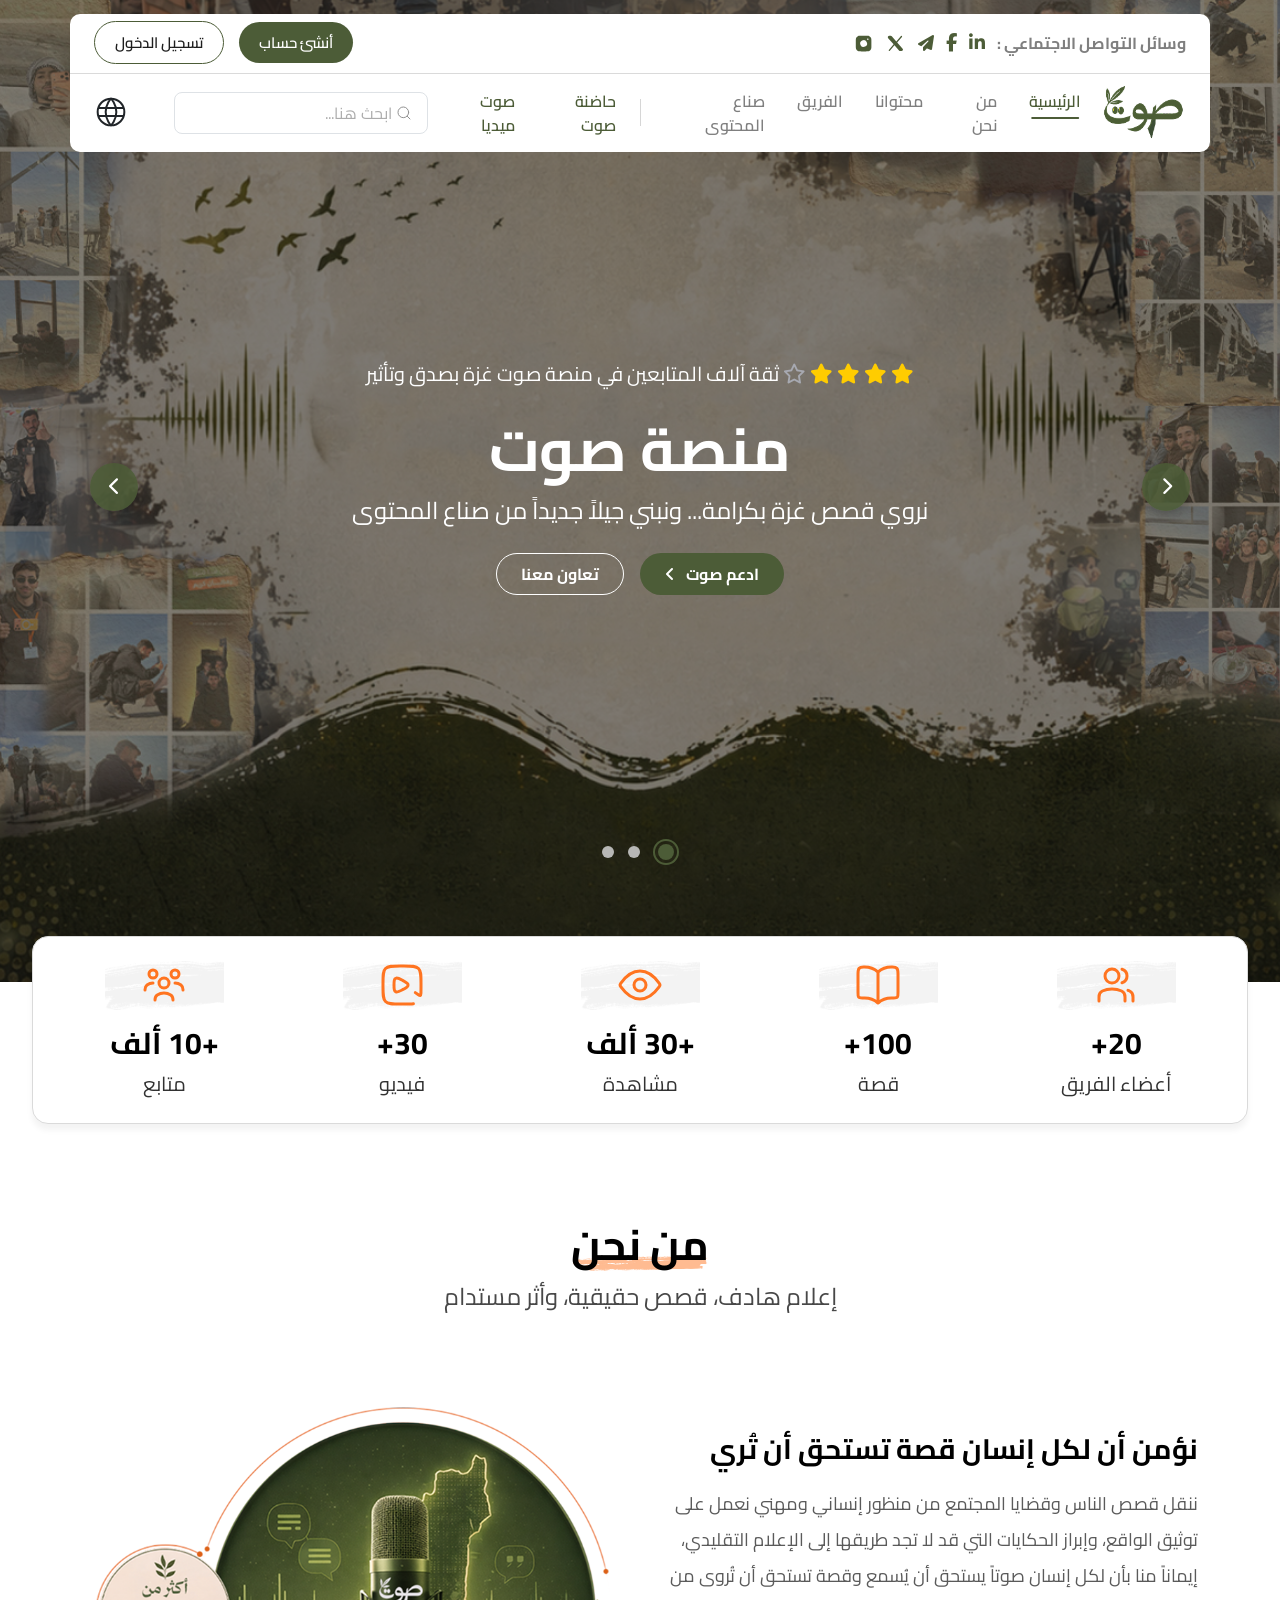
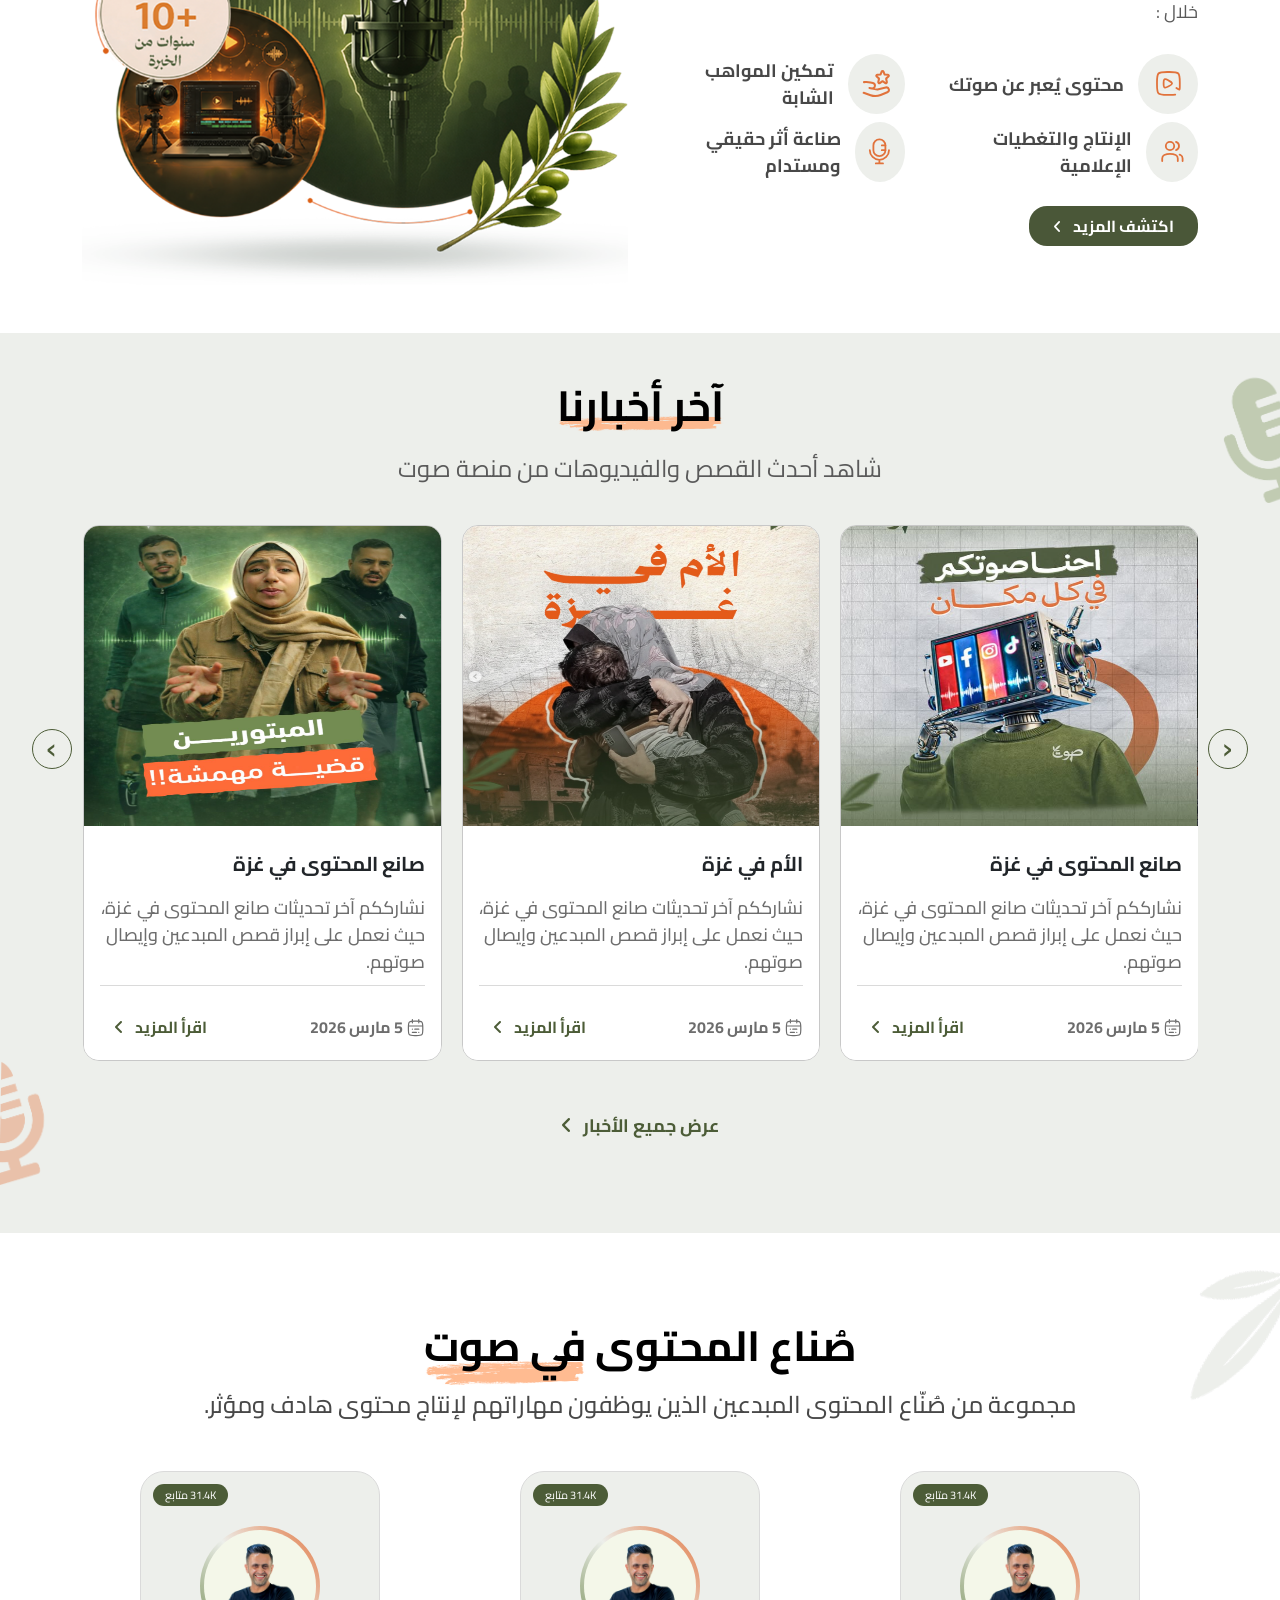
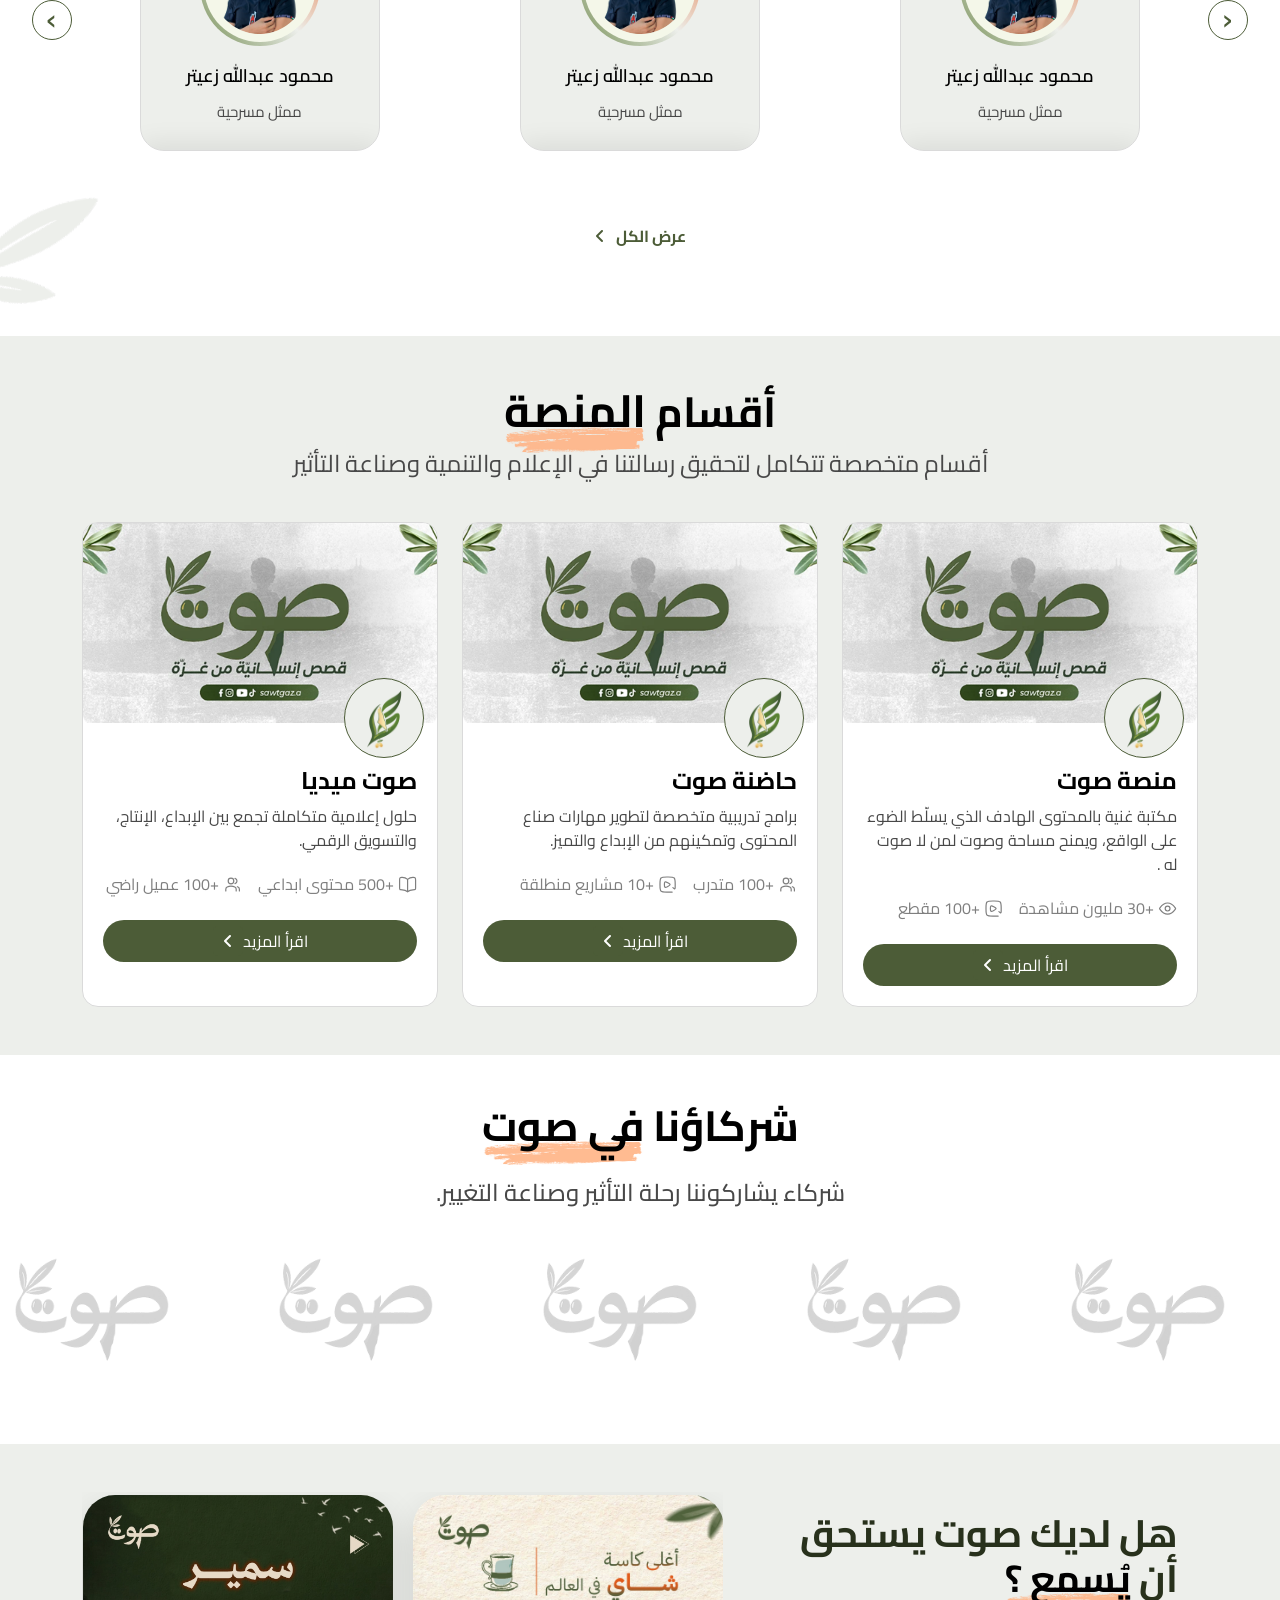
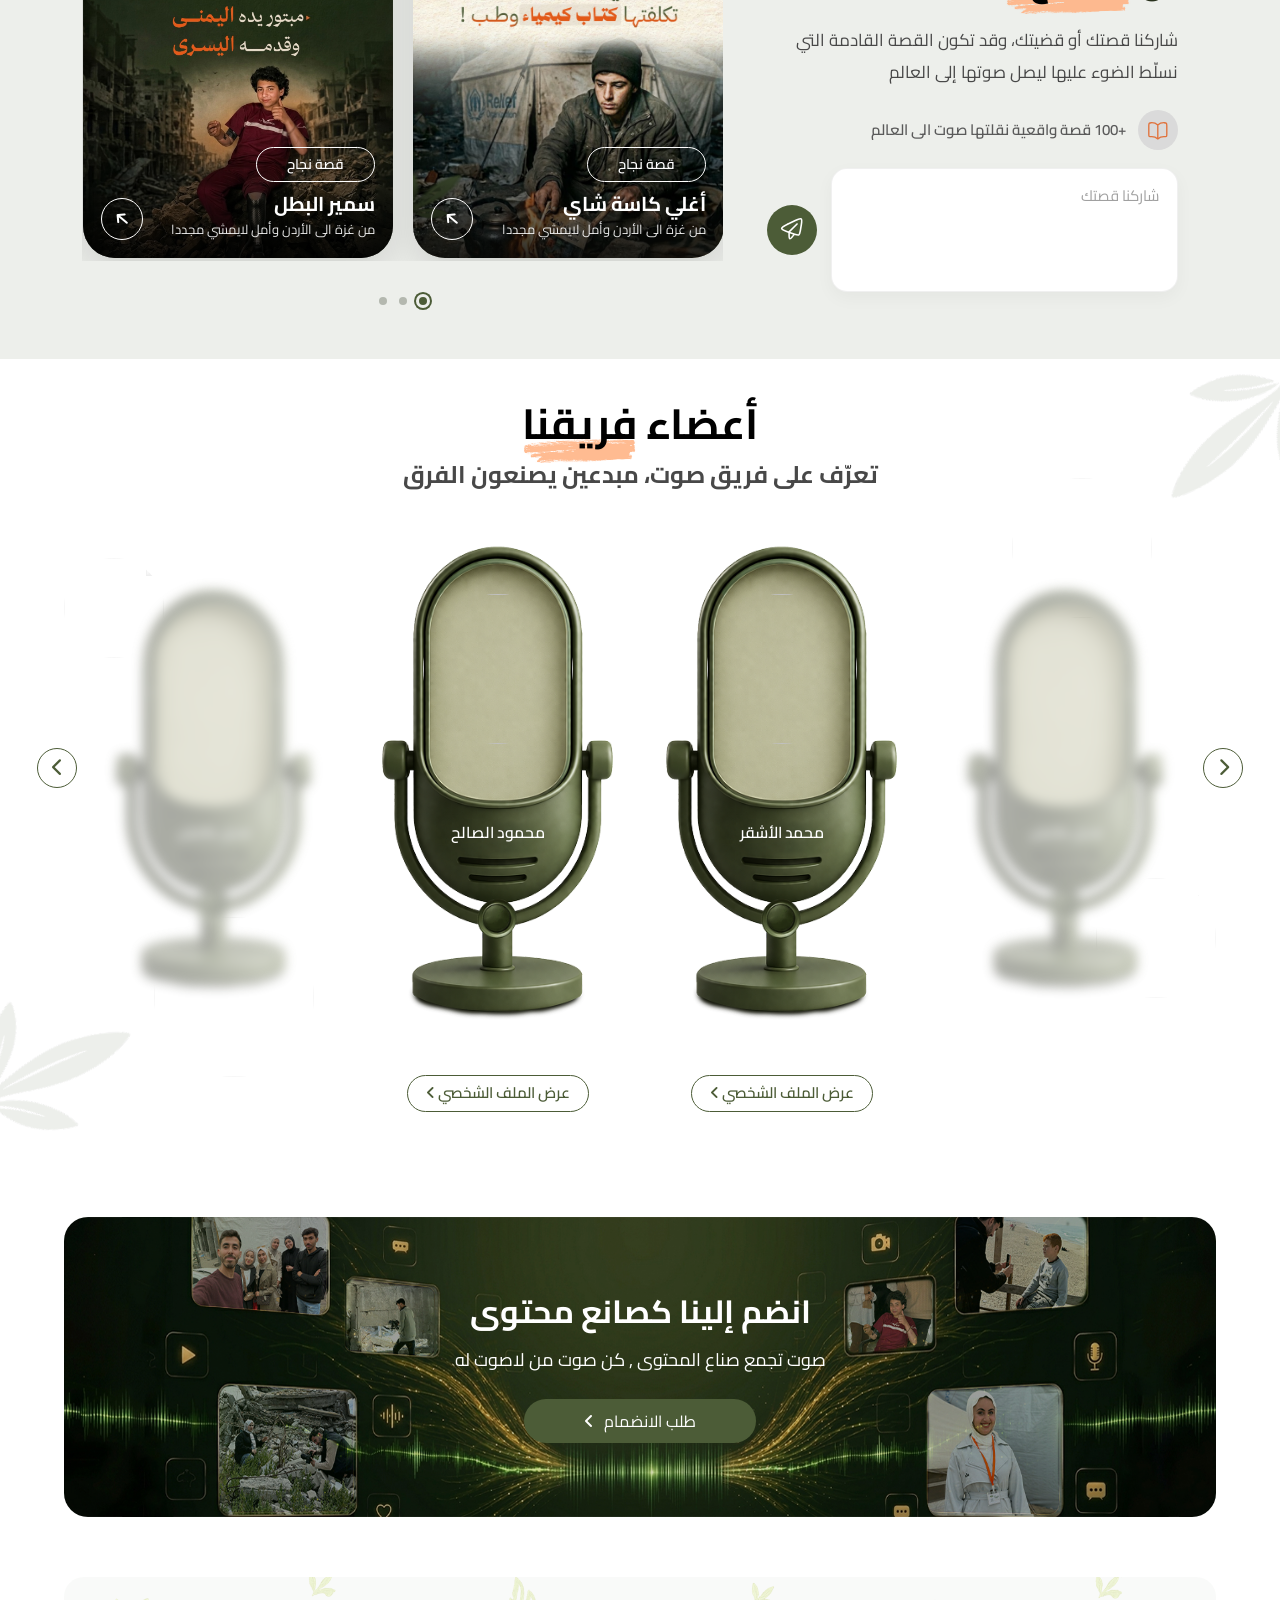
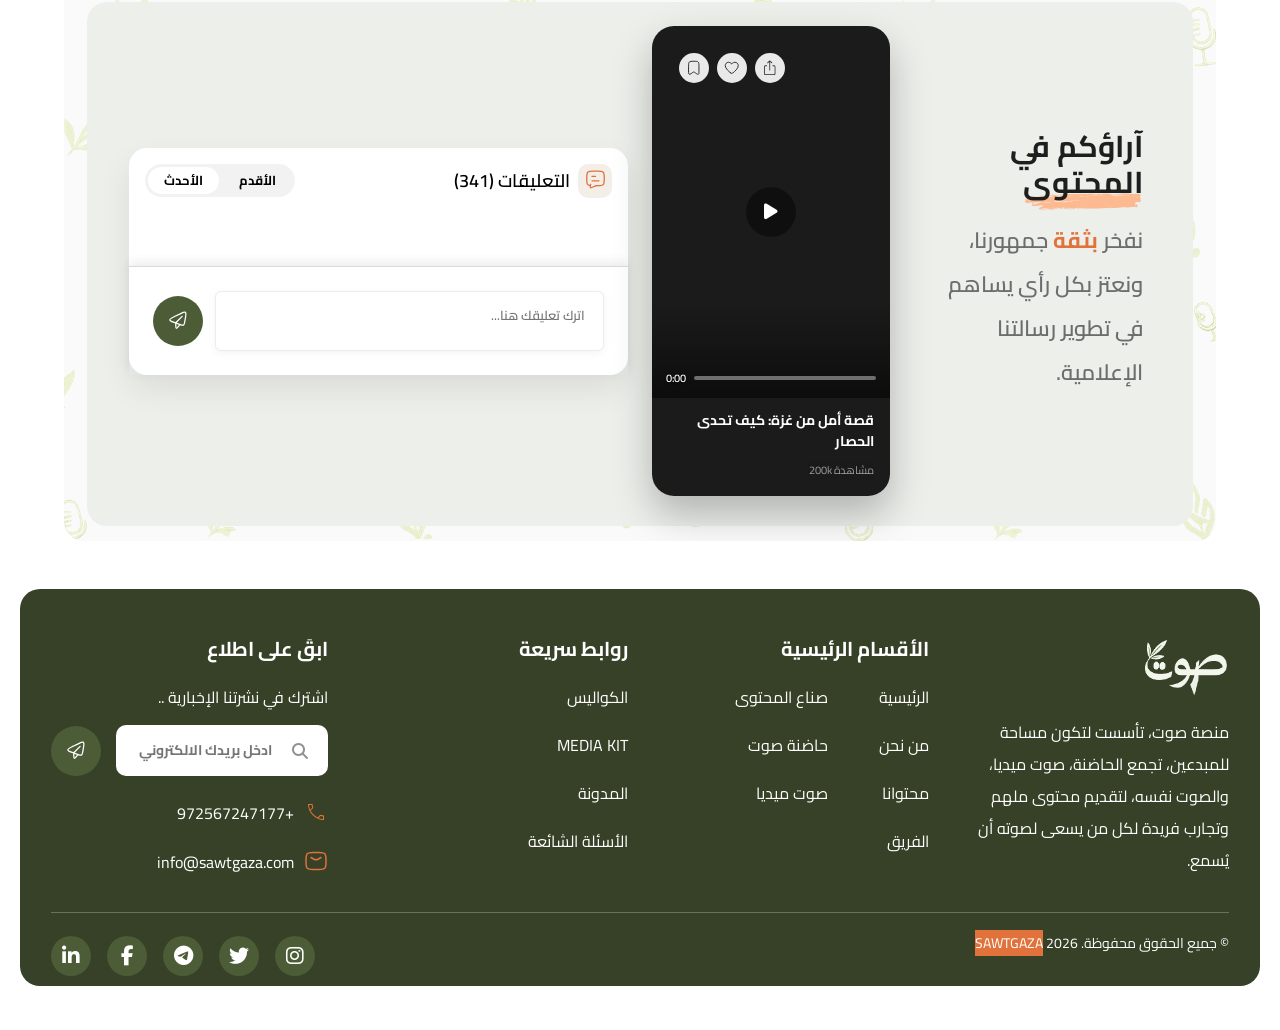
==== commit bb0262ad: "finish home page responsive" ====
--- a/index.html
+++ b/index.html
@@ -60,6 +60,10 @@
       href="https://cdn.jsdelivr.net/npm/remixicon@4.5.0/fonts/remixicon.css"
       rel="stylesheet"
     />
+    <link
+      rel="stylesheet"
+      href="https://cdn.jsdelivr.net/npm/flag-icons@7.2.3/css/flag-icons.min.css"
+    />
     <link rel="stylesheet" href="assets/css/style.css" />
   </head>
 
@@ -127,19 +131,45 @@
               </a>
             </div>
 
-          <div class="contact-info small d-flex justify-content-center align-items-center">
-            <div class="register-btn">
-              <a href="register.html" data-i18n="register_account">أنشئ حساب</a>
-            </div>
-            <div class="sign-in-btn">
-              <a href="login.html" data-i18n="sign_in">تسجيل الدخول</a>
+            <div
+              class="contact-info small d-flex justify-content-center align-items-center"
+            >
+              <div class="register-btn">
+                <a href="register.html" data-i18n="register_account"
+                  >أنشئ حساب</a
+                >
+              </div>
+              <div class="sign-in-btn">
+                <a href="login.html" data-i18n="sign_in">تسجيل الدخول</a>
+              </div>
             </div>
           </div>
         </div>
-      </div>
 
         <nav class="navbar navbar-expand-lg py-1">
-          <div class="container bg-white shadow-sm py-1">
+          <div class="container bg-white py-1">
+            <button
+              class="btn mobile-nav-search d-lg-none p-0"
+              type="button"
+              aria-label="بحث"
+            >
+              <svg
+                xmlns="http://www.w3.org/2000/svg"
+                width="1.5em"
+                height="1.5em"
+                viewBox="0 0 24 24"
+              >
+                <path d="M0 0h24v24H0z" fill="none" />
+                <path
+                  fill="none"
+                  stroke="rgba(76, 92, 55, 1)"
+                  stroke-linecap="round"
+                  stroke-linejoin="round"
+                  stroke-width="1.5"
+                  d="m17 17l4 4m-2-10a8 8 0 1 0-16 0a8 8 0 0 0 16 0"
+                />
+              </svg>
+            </button>
             <a class="navbar-brand" href="#" style="margin-right: 0 !important">
               <img src="assets/images/صوت 1.png" alt="Sawt Logo" height="60" />
             </a>
@@ -149,7 +179,24 @@
               data-bs-toggle="collapse"
               data-bs-target="#mainNav"
             >
-              <span class="navbar-toggler-icon"></span>
+              <span class="navbar-toggler-icon d-none d-lg-inline-block"></span>
+              <svg
+                class="navbar-toggler-svg d-lg-none"
+                xmlns="http://www.w3.org/2000/svg"
+                width="1em"
+                height="1em"
+                viewBox="0 0 24 24"
+              >
+                <path d="M0 0h24v24H0z" fill="none" />
+                <path
+                  fill="none"
+                  stroke="currentColor"
+                  stroke-linecap="round"
+                  stroke-linejoin="round"
+                  stroke-width="1.5"
+                  d="M10 5h10M4 12h16M4 19h10"
+                />
+              </svg>
             </button>
             <div
               class="collapse navbar-collapse flex-column flex-lg-row align-items-start align-items-lg-center"
@@ -244,8 +291,15 @@
                 </div>
               </div>
 
-                <input type="text" class="form-control pe-5 custom-placeholder py-2 search-input"
-                  placeholder="ابحث هنا..." data-i18n-placeholder="search_placeholder" />
+              <div class="contact-info-nav small d-flex">
+                <div class="register-btn">
+                  <a href="register.html" data-i18n="register_account"
+                    >أنشئ حساب</a
+                  >
+                </div>
+                <div class="sign-in-btn">
+                  <a href="login.html" data-i18n="sign_in">تسجيل الدخول</a>
+                </div>
               </div>
               <div class="searchDiv d-flex align-items-center gap-2">
                 <button class="btn rounded-nav nav-bttn">
@@ -276,18 +330,35 @@
                 </button>
               </div>
             </div>
-            <div class="searchDiv d-flex align-items-center gap-2">
-              <button class="btn rounded-nav">
-                <i class="fa-regular fa-moon"></i>
-              </button>
-
-              <button class="btn rounded-nav language-btn">
-                <i class="fa-solid fa-globe"></i>
-              </button>
-            </div>
           </div>
-        </div>
-      </nav>
+        </nav>
+
+        <div id="heroCarousel" class="carousel slide" data-bs-ride="carousel">
+          <div class="carousel-indicators">
+            <div>
+              <button
+                type="button"
+                data-bs-target="#heroCarousel"
+                data-bs-slide-to="0"
+                class="active"
+              ></button>
+            </div>
+            <div>
+              <button
+                type="button"
+                data-bs-target="#heroCarousel"
+                data-bs-slide-to="1"
+              ></button>
+            </div>
+
+            <div>
+              <button
+                type="button"
+                data-bs-target="#heroCarousel"
+                data-bs-slide-to="2"
+              ></button>
+            </div>
+          </div>
 
           <div class="carousel-inner">
             <div class="carousel-item position-relative active">
@@ -335,23 +406,13 @@
                       <i class="fa-solid fa-angle-left"></i>
                     </button>
 
-                <h1 class="display-3 fw-bold text-white hero-title" data-i18n="hero_title">
-                  منصة صوت
-                </h1>
-                <p class="mb-4 text-white fw-bold hero-subtitle" data-i18n="hero_subtitle">
-                  نروي قصص غزة بكرامة... ونبني جيلاً جديداً من صناع المحتوى
-                </p>
-                <div class="d-flex justify-content-center gap-3 heroOptionsBtn">
-                  <button class="btn rounded-pill px-4 py-2 text-white fw-bold hero-btn-watch"
-                    style="background-color: rgba(76, 92, 55, 1)">
-                    <span class="ms-2" data-i18n="hero_btn_watch">مشاهدة الأعمال</span>
-                    <i class="fa-solid fa-angle-left"></i>
-                  </button>
-
-                  <button class="btn rounded-pill px-4 py-2 text-white fw-bold hero-btn-support"
-                    data-i18n="hero_btn_collab">
-                    تعاون معنا
-                  </button>
+                    <button
+                      class="btn rounded-pill px-4 py-2 text-white fw-bold hero-btn-support"
+                      data-i18n="hero_btn_collab"
+                    >
+                      تعاون معنا
+                    </button>
+                  </div>
                 </div>
               </div>
             </div>
@@ -387,25 +448,26 @@
                   <p class="mb-4 text-white font-24" data-i18n="hero_subtitle">
                     نروي قصص غزة بكرامة... ونبني جيلاً جديداً من صناع المحتوى
                   </p>
-                </div>
-
-                <h1 class="display-3 fw-bold text-white hero-title" data-i18n="hero_title">
-                  منصة صوت
-                </h1>
-                <p class="mb-4 text-white fw-bold hero-subtitle" data-i18n="hero_subtitle">
-                  نروي قصص غزة بكرامة... ونبني جيلاً جديداً من صناع المحتوى
-                </p>
-                <div class="d-flex justify-content-center gap-3 heroOptionsBtn">
-                  <button class="btn rounded-pill px-4 py-2 text-white fw-bold hero-btn-watch"
-                    style="background-color: rgba(76, 92, 55, 1)">
-                    <span class="ms-2" data-i18n="hero_btn_watch">مشاهدة الأعمال</span>
-                    <i class="fa-solid fa-angle-left"></i>
-                  </button>
-
-                  <button class="btn rounded-pill px-4 py-2 text-white fw-bold hero-btn-support"
-                    data-i18n="hero_btn_collab">
-                    تعاون معنا
-                  </button>
+                  <div
+                    class="d-flex justify-content-center gap-3 heroOptionsBtn"
+                  >
+                    <button
+                      class="btn rounded-pill px-4 py-2 text-white fw-bold hero-btn-watch"
+                      style="background-color: rgba(76, 92, 55, 1)"
+                    >
+                      <span class="ms-2" data-i18n="hero_btn_watch"
+                        >مشاهدة الأعمال</span
+                      >
+                      <i class="fa-solid fa-angle-left"></i>
+                    </button>
+
+                    <button
+                      class="btn rounded-pill px-4 py-2 text-white fw-bold hero-btn-support"
+                      data-i18n="hero_btn_collab"
+                    >
+                      تعاون معنا
+                    </button>
+                  </div>
                 </div>
               </div>
             </div>
@@ -441,24 +503,26 @@
                   <p class="mb-4 text-white font-24" data-i18n="hero_subtitle">
                     نروي قصص غزة بكرامة... ونبني جيلاً جديداً من صناع المحتوى
                   </p>
-                </div>
-                <h1 class="display-3 fw-bold text-white hero-title" data-i18n="hero_title">
-                  منصة صوت
-                </h1>
-                <p class="mb-4 text-white fw-bold hero-subtitle" data-i18n="hero_subtitle">
-                  نروي قصص غزة بكرامة... ونبني جيلاً جديداً من صناع المحتوى
-                </p>
-                <div class="d-flex justify-content-center gap-3 heroOptionsBtn">
-                  <button class="btn rounded-pill px-4 py-2 text-white fw-bold hero-btn-watch"
-                    style="background-color: rgba(76, 92, 55, 1)">
-                    <span class="ms-2" data-i18n="hero_btn_watch">مشاهدة الأعمال</span>
-                    <i class="fa-solid fa-angle-left"></i>
-                  </button>
-
-                  <button class="btn rounded-pill px-4 py-2 text-white fw-bold hero-btn-support"
-                    data-i18n="hero_btn_collab">
-                    تعاون معنا
-                  </button>
+                  <div
+                    class="d-flex justify-content-center gap-3 heroOptionsBtn"
+                  >
+                    <button
+                      class="btn rounded-pill px-4 py-2 text-white fw-bold hero-btn-watch"
+                      style="background-color: rgba(76, 92, 55, 1)"
+                    >
+                      <span class="ms-2" data-i18n="hero_btn_watch"
+                        >مشاهدة الأعمال</span
+                      >
+                      <i class="fa-solid fa-angle-left"></i>
+                    </button>
+
+                    <button
+                      class="btn rounded-pill px-4 py-2 text-white fw-bold hero-btn-support"
+                      data-i18n="hero_btn_collab"
+                    >
+                      تعاون معنا
+                    </button>
+                  </div>
                 </div>
               </div>
             </div>
@@ -488,38 +552,6 @@
           </button>
         </div>
       </div>
-    </div>
-
-    <div class="stats-bar">
-      <div class="box-element container front-face text-white rounded-4 shadow py-4">
-        <div class="row d-flex justify-content-center align-items-center text-center g-0">
-          <div class="col count">
-            <i class="fa-regular fa-user"></i>
-            <h3 class="counter font-mob-22">20+</h3>
-            <p class="mb-0" data-i18n="stat_team">أعضاء الفريق</p>
-          </div>
-          <div class="col count">
-            <i class="fa-solid fa-book-open"></i>
-            <h3 class="font-mob-22 counter">100+</h3>
-            <p class="mb-0" data-i18n="stat_stories">قصة</p>
-          </div>
-          <div class="col count">
-            <i class="fa-regular fa-eye"></i>
-            <h3 class="font-mob-22">
-              +30 <span data-i18n="one_thousand"></span>
-            </h3>
-            <p class="mb-0" data-i18n="stat_views">مشاهدة</p>
-          </div>
-          <div class="col count">
-            <i class="fa-regular fa-circle-play"></i>
-            <h3 class="counter font-mob-22">30+</h3>
-            <p class="mb-0" data-i18n="stat_videos">فيديو</p>
-          </div>
-          <div class="col count">
-            <i class="fa-solid fa-users"></i>
-            <h3 class="font-mob-22">
-              +10 <span data-i18n="one_thousand"></span>
-            </h3>
 
       <div class="stats-bar">
         <div class="box-element container front-face text-white rounded-4 py-4">
@@ -678,34 +710,193 @@
               من نحن
             </h1>
             <p
-              class="mt-2 font-24"
+              class="mt-2 font-24 d-none d-md-block"
+              style="color: rgba(72, 72, 72, 1)"
+              data-i18n="sout_intro_subtitle"
+            >
+              إعلام هادف، قصص حقيقية، وأثر مستدام
+            </p>
+            <p
+              class="mt-2 sout-mobile-lead d-md-none"
               style="color: rgba(72, 72, 72, 1)"
               data-i18n="welcome_lead"
             >
               في صوت، كل فكرة بتلاقي مكانها!
             </p>
           </div>
-          <div class="row">
+
+          <!-- نسخة الجوال: الصورة أولاً ثم النص وشبكة مزايا 2×2 -->
+          <div class="sout-mobile d-md-none">
+            <img class="image-swat" src="assets/images/swat.png" alt="" />
+
+            <h3
+              class="sout-mobile-title fw-bold text-center"
+              data-i18n="welcome_title"
+            >
+              كل فكرة إلها صوت... وصوت بيجمعهم
+            </h3>
+
+            <p class="sout-mobile-desc text-center" data-i18n="welcome_desc">
+              استكشف محتوى متنوع، عبّر عن نفسك، وشارك صوتك مع العالم، من خلال
+              تجربة تفاعلية مليئة بالإبداع والإلهام، رح تقدر تطوّر أفكارك وتوصل
+              لجمهور أوسع، وصوت بيكون معك خطوة بخطوة لتخلي صوتك يوصل أبعد.
+            </p>
+
+            <div class="row sout-mobile-features">
+              <div class="col-6 feature-item d-flex align-items-center">
+                <div class="icon-box">
+                  <i>
+                    <svg
+                      xmlns="http://www.w3.org/2000/svg"
+                      width="1.2em"
+                      height="1.2em"
+                      viewBox="0 0 24 24"
+                    >
+                      <path d="M0 0h24v24H0z" fill="none" />
+                      <g fill="none" stroke="currentColor" stroke-width="1.5">
+                        <path d="M17 7v4a5 5 0 0 1-10 0V7a5 5 0 0 1 10 0Z" />
+                        <path
+                          stroke-linecap="round"
+                          d="M17 7h-3m3 4h-3m6 0a8 8 0 0 1-8 8m0 0a8 8 0 0 1-8-8m8 8v3m0 0h3m-3 0H9"
+                        />
+                      </g>
+                    </svg>
+                  </i>
+                </div>
+                <span
+                  class="ms-2 text-bold fw-bold"
+                  data-i18n="feature_express_voice"
+                  >محتوى يعبّر عن صوتك</span
+                >
+              </div>
+
+              <div class="col-6 feature-item d-flex align-items-center">
+                <div class="icon-box">
+                  <i>
+                    <svg
+                      xmlns="http://www.w3.org/2000/svg"
+                      width="1.2em"
+                      height="1.2em"
+                      viewBox="0 0 14 14"
+                    >
+                      <path d="M0 0h14v14H0z" fill="none" />
+                      <path
+                        fill="none"
+                        stroke="currentColor"
+                        stroke-linecap="round"
+                        stroke-linejoin="round"
+                        d="M9.568 1.255a.466.466 0 0 1 .864 0l.587 1.433l1.593.14c.416.036.578.56.255.824l-.947.778a.47.47 0 0 0-.16.46l.314 1.452a.466.466 0 0 1-.715.486L10 5.92l-1.359.91a.466.466 0 0 1-.715-.487L8.24 4.89a.47.47 0 0 0-.16-.459l-.947-.778a.466.466 0 0 1 .255-.825l1.593-.14zM.983 6.37l.692-.043a8 8 0 0 1 2.448.227l1.16.292a1.32 1.32 0 0 1 .99 1.416v0c-.078.765-.79 1.3-1.546 1.166L3.622 9.23l3.897.699l4.037-.958a1.24 1.24 0 0 1 1.482.887v0c.16.603-.153 1.23-.73 1.465l-3.23 1.311a6.93 6.93 0 0 1-4.918.113L.813 11.562"
+                      />
+                    </svg>
+                  </i>
+                </div>
+                <span
+                  class="ms-2 text-bold fw-bold"
+                  data-i18n="feature_empower_creativity"
+                  >مساحة لتمكين الإبداع</span
+                >
+              </div>
+
+              <div class="col-6 feature-item d-flex align-items-center">
+                <div class="icon-box">
+                  <i>
+                    <svg
+                      xmlns="http://www.w3.org/2000/svg"
+                      width="1.2em"
+                      height="1.2em"
+                      viewBox="0 0 24 24"
+                    >
+                      <path d="M0 0h24v24H0z" fill="none" />
+                      <g
+                        fill="none"
+                        stroke="currentColor"
+                        stroke-linecap="round"
+                        stroke-linejoin="round"
+                        stroke-width="1.5"
+                      >
+                        <path
+                          d="M16.5 20v-2.03c0-1.242-.56-2.46-1.69-2.975C13.431 14.366 11.778 14 10 14s-3.431.366-4.81.995c-1.13.515-1.69 1.733-1.69 2.975V20m17 .001v-2.03c0-1.242-.56-2.46-1.69-2.975q-.39-.18-.81-.328"
+                        />
+                        <circle cx="10" cy="7.5" r="3.5" />
+                        <path d="M15 4.145a3.502 3.502 0 0 1 0 6.71" />
+                      </g>
+                    </svg>
+                  </i>
+                </div>
+                <span
+                  class="ms-2 text-bold fw-bold"
+                  data-i18n="feature_expert_team"
+                  >فريق خبراء يدعمك</span
+                >
+              </div>
+
+              <div class="col-6 feature-item d-flex align-items-center">
+                <div class="icon-box">
+                  <i>
+                    <svg
+                      xmlns="http://www.w3.org/2000/svg"
+                      width="1.2em"
+                      height="1.2em"
+                      viewBox="0 0 24 24"
+                    >
+                      <path d="M0 0h24v24H0z" fill="none" />
+                      <g
+                        fill="none"
+                        stroke="currentColor"
+                        stroke-linecap="round"
+                        stroke-linejoin="round"
+                        stroke-width="1.5"
+                      >
+                        <circle cx="18" cy="5" r="3" />
+                        <circle cx="6" cy="12" r="3" />
+                        <circle cx="18" cy="19" r="3" />
+                        <path d="m8.59 13.51l6.83 3.98m-.01-10.98l-6.82 3.98" />
+                      </g>
+                    </svg>
+                  </i>
+                </div>
+                <span class="ms-2 text-bold fw-bold" data-i18n="feature_publish"
+                  >خدمات تُسهّل النشر.</span
+                >
+              </div>
+            </div>
+
+            <a
+              href="#"
+              class="btn btn-dark-green rounded-pill w-100 text-bold fw-bold sout-mobile-btn"
+            >
+              <span data-i18n="discover_more">اكتشف المزيد</span>
+              <i
+                class="fa-solid fa-angle-left me-2 font-14 text-bold arrow"
+              ></i>
+            </a>
+          </div>
+
+          <div class="row d-none d-md-flex">
+            <div class="col-lg-6 mt-2 order-lg-2">
+              <img class="image-swat" src="assets/images/swat.png" alt="" />
+            </div>
+
             <div
-              class="col-lg-6 position-relative mt-5"
+              class="col-lg-6 position-relative mt-5 order-lg-1"
               style="text-align: start"
             >
               <h3
                 class="main-title text-bold fw-bold"
-                data-i18n="welcome_title"
+                data-i18n="sout_main_title"
               >
-                كل فكرة إلها صوت... وصوت بيجمعهم
+                نؤمن أن لكل إنسان قصة تستحق أن تُري
               </h3>
 
               <p
                 class="description text-secondary font-18 lh-lg"
                 style="color: rgba(90, 90, 90, 1) !important"
-                data-i18n="welcome_desc"
+                data-i18n="sout_description"
               >
-                استكشف محتوى متنوع، عبّر عن نفسك، وشارك صوتك مع العالم، من خلال
-                تجربة تفاعلية مليئة بالإبداع والإلهام، رح تقدر تطوّر أفكارك
-                وتوصل لجمهور أوسع، وصوت بيكون معك خطوة بخطوة لتخلي صوتك يوصل
-                أبعد.
+                ننقل قصص الناس وقضايا المجتمع من منظور إنساني ومهني نعمل على
+                توثيق الواقع، وإبراز الحكايات التي قد لا تجد طريقها إلى الإعلام
+                التقليدي، إيماناً منا بأن لكل إنسان صوتاً يستحق أن يُسمع وقصة
+                تستحق أن تُروى من خلال :
               </p>
 
               <div class="features-grid row gap-2 my-4">
@@ -719,20 +910,28 @@
                         viewBox="0 0 24 24"
                       >
                         <path d="M0 0h24v24H0z" fill="none" />
-                        <path
+                        <g
                           fill="none"
                           stroke="currentColor"
+                          stroke-linejoin="round"
                           stroke-width="1.5"
-                          d="M21 6.5a3 3 0 1 1-6 0a3 3 0 0 1 6 0ZM9 12a3 3 0 1 1-6 0a3 3 0 0 1 6 0Zm12 5.5a3 3 0 1 1-6 0a3 3 0 0 1 6 0ZM8.729 10.75l6.5-3m-6.5 5.5l6.5 3"
-                        />
+                        >
+                          <path
+                            stroke-linecap="round"
+                            d="M17.7 21.335c-1.172.165-2.7.165-4.75.165h-1.9c-4.03 0-6.046 0-7.298-1.252S2.5 16.98 2.5 12.95v-1.9c0-4.03 0-6.046 1.252-7.298S7.02 2.5 11.05 2.5h1.9c4.03 0 6.046 0 7.298 1.252S21.5 7.019 21.5 11.05v1.9c0 1.208 0 2.235-.034 3.115c-.027.705-.04 1.057-.307 1.19c-.267.13-.566-.08-1.163-.503L18.65 15.8"
+                          />
+                          <path
+                            d="M14.945 12.395c-.176.627-1.012 1.07-2.682 1.955c-1.615.856-2.422 1.285-3.073 1.113a1.66 1.66 0 0 1-.712-.393C8 14.62 8 13.746 8 12s0-2.62.478-3.07c.198-.186.443-.321.712-.392c.65-.173 1.458.256 3.073 1.112c1.67.886 2.506 1.329 2.682 1.955c.073.259.073.531 0 .79Z"
+                          />
+                        </g>
                       </svg>
                     </i>
                   </div>
 
                   <span
                     class="me-md-1 ms-2 text-bold font-18 fw-bold"
-                    data-i18n="feature_publish"
-                    >خدمات تُسهّل النشر.</span
+                    data-i18n="sout_feature_1"
+                    >محتوى يُعبر عن صوتك</span
                   >
                 </div>
                 <div class="col feature-item d-flex align-items-center">
@@ -758,8 +957,9 @@
 
                   <span
                     class="me-md-1 ms-2 text-bold font-18 fw-bold"
-                    data-i18n="feature_empower_creativity"
-                    >مساحة لتمكين الإبداع</span
+                    data-i18n="sout_feature_2"
+                  >
+                    تمكين المواهب الشابة</span
                   >
                 </div>
 
@@ -792,8 +992,8 @@
 
                   <span
                     class="me-md-1 ms-2 text-bold font-18 fw-bold"
-                    data-i18n="feature_expert_team"
-                    >فريق خبراء يدعمك
+                    data-i18n="sout_feature_3"
+                    >الإنتاج والتغطيات الإعلامية
                   </span>
                 </div>
                 <div class="col feature-item d-flex align-items-center">
@@ -818,16 +1018,12 @@
 
                   <span
                     class="me-md-1 ms-2 text-bold font-18 fw-bold"
-                    data-i18n="feature_express_voice"
+                    data-i18n="sout_feature_4"
                   >
-                    محتوى يعبّر عن صوتك
+                    صناعة أثر حقيقي ومستدام
                   </span>
                 </div>
               </div>
-              <div class="col feature-item d-flex align-items-center">
-                <div class="icon-box">
-                  <i class="fa-solid fa-microphone-lines"></i>
-                </div>
 
               <a
                 href="#"
@@ -840,16 +1036,16 @@
                 ></i>
               </a>
             </div>
-
-            <a href="#" class="btn btn-dark-green rounded-pill px-4 py-2 font-16 text-bold fw-bold">
-              <span class="" data-i18n="discover_more">اكتشف المزيد</span>
-              <i class="fa-solid fa-angle-left me-2 font-14 text-bold arrow"></i>
-            </a>
           </div>
-
-          <div class="col-lg-6 mt-2">
-            <img class="image-swat" src="assets/images/swat.png" alt="" />
-          </div>
+        </div>
+      </section>
+
+      <section class="latest-news py-5 position-relative">
+        <div class="bg-icon bg-icon-right">
+          <img src="assets/images/fa-solid_microphone-alt.png" alt="" />
+        </div>
+        <div class="bg-icon bg-icon-left">
+          <img src="assets/images/fa-solid_microphone-alt (1).png" alt="" />
         </div>
         <div class="container">
           <div class="text-center mb-2">
@@ -1064,7 +1260,6 @@
               </div>
             </div>
           </div>
-        </div>
 
           <div class="text-center mt-5 fw-bold">
             <a href="#" class="px-3 py-2 fw-bold show-more-news">
@@ -1104,10 +1299,10 @@
             <h4
               class="font-24 creators-subtitle"
               style="color: rgba(72, 72, 72, 1); margin-top: 20px"
-              data-i18n="creators_subtitle"
+              data-i18n="creators_desc_main"
             >
-              تعرف على صُنّاع المحتوى في صوت، حيث كل فكرة إلها صوت، وكل مبدع إله
-              حكاية.
+              مجموعة من صُنّاع المحتوى المبدعين الذين يوظفون مهاراتهم لإنتاج
+              محتوى هادف ومؤثر.
             </h4>
           </div>
           <div class="owl-carousel creators-carousel2">
@@ -1166,24 +1361,24 @@
                         </span>
                       </div>
                     </div>
-
                   </div>
                 </div>
-              </div>
-            </a>
-          </div>
-
-          <!-- Card 2 -->
-          <div class="item">
-            <a href="#" class="text-decoration-none">
-              <div class="main-container">
-                <div class="the-card position-relative">
-                  <div class="face front-face-img w-100 h-100 overflow-hidden text-white">
-                    <div class="arrowDiv">
-                      <span class="followers" data-i18n="creator_followers">
-                        31.4K متابع
-                      </span>
-                    </div>
+              </a>
+            </div>
+
+            <!-- Card 2 -->
+            <div class="item">
+              <a href="#" class="text-decoration-none">
+                <div class="main-container">
+                  <div class="the-card position-relative">
+                    <div
+                      class="face front-face-img w-100 h-100 overflow-hidden text-white"
+                    >
+                      <div class="arrowDiv">
+                        <span class="followers" data-i18n="creator_followers">
+                          31.4K متابع
+                        </span>
+                      </div>
 
                       <div class="d-flex flex-column align-items-center pt-2">
                         <div
@@ -1226,25 +1421,24 @@
                         </span>
                       </div>
                     </div>
-
-
                   </div>
                 </div>
-              </div>
-            </a>
-          </div>
-
-          <!-- Card 3 -->
-          <div class="item">
-            <a href="#" class="text-decoration-none">
-              <div class="main-container">
-                <div class="the-card position-relative">
-                  <div class="face front-face-img w-100 h-100 overflow-hidden text-white">
-                    <div class="arrowDiv">
-                      <span class="followers" data-i18n="creator_followers">
-                        31.4K متابع
-                      </span>
-                    </div>
+              </a>
+            </div>
+
+            <!-- Card 3 -->
+            <div class="item">
+              <a href="#" class="text-decoration-none">
+                <div class="main-container">
+                  <div class="the-card position-relative">
+                    <div
+                      class="face front-face-img w-100 h-100 overflow-hidden text-white"
+                    >
+                      <div class="arrowDiv">
+                        <span class="followers" data-i18n="creator_followers">
+                          31.4K متابع
+                        </span>
+                      </div>
 
                       <div class="d-flex flex-column align-items-center pt-2">
                         <div
@@ -1287,25 +1481,24 @@
                         </span>
                       </div>
                     </div>
-
-
                   </div>
                 </div>
-              </div>
-            </a>
-          </div>
-
-          <!-- Card 4 -->
-          <div class="item">
-            <a href="#" class="text-decoration-none">
-              <div class="main-container">
-                <div class="the-card position-relative">
-                  <div class="face front-face-img w-100 h-100 overflow-hidden text-white">
-                    <div class="arrowDiv">
-                      <span class="followers" data-i18n="creator_followers">
-                        31.4K متابع
-                      </span>
-                    </div>
+              </a>
+            </div>
+
+            <!-- Card 4 -->
+            <div class="item">
+              <a href="#" class="text-decoration-none">
+                <div class="main-container">
+                  <div class="the-card position-relative">
+                    <div
+                      class="face front-face-img w-100 h-100 overflow-hidden text-white"
+                    >
+                      <div class="arrowDiv">
+                        <span class="followers" data-i18n="creator_followers">
+                          31.4K متابع
+                        </span>
+                      </div>
 
                       <div class="d-flex flex-column align-items-center pt-2">
                         <div
@@ -1349,8 +1542,6 @@
                       </div>
                     </div>
                   </div>
-
-                  </div>
                 </div>
               </a>
             </div>
@@ -1410,13 +1601,11 @@
                         </span>
                       </div>
                     </div>
-
                   </div>
                 </div>
-              </div>
-            </a>
+              </a>
+            </div>
           </div>
-        </div>
 
           <div class="text-center">
             <a href="#" class="px-4 py-2 fw-bold show-more-news">
@@ -1430,45 +1619,51 @@
       <section class="platform-sections py-5 text-center mb-2">
         <div class="container">
           <div class="header-content mb-3">
-            <h2 class="text-black fw-bold" style="font-size: 42px !important">
+            <h2 class="text-black fw-bold platform-title">
               <span data-i18n="platform_title_pre">أقسام</span>
-              <span
-                class="who-us"
-                style="font-size: 45px !important"
-                data-i18n="platform_title_highlight"
+              <span class="who-us" data-i18n="platform_title_highlight"
                 >المنصة</span
               >
             </h2>
             <p
               class="font-24"
               style="color: rgba(72, 72, 72, 1)"
-              data-i18n="creators_subtitle"
+              data-i18n="platform_sections_subtitle"
             >
-              تعرف على صُنّاع المحتوى في صوت، حيث كل فكرة إلها صوت، وكل مبدع إله
-              حكاية.
+              أقسام متخصصة تتكامل لتحقيق رسالتنا في الإعلام والتنمية وصناعة
+              التأثير
             </p>
           </div>
 
-        <div class="row g-4 mt-2 justify-content-center">
-          <div class="col-md-4">
-            <div class="platform-card">
-              <div class="image-container">
-                <img src="assets/images/Rectangle 592.png" alt="منصة المحتوى" class="img-fluid" />
-                <div class="up-center-icon">
-                  <div class="center-img">
-                    <img class="w-100 h-100" src="assets/images/شعار الحاضنة.png" alt="شعار الحاضنة" />
+          <div class="row g-4 mt-2 justify-content-center">
+            <div class="col-md-4">
+              <div class="platform-card">
+                <div class="image-container">
+                  <img
+                    src="assets/images/Rectangle 592.png"
+                    alt="منصة المحتوى"
+                    class="img-fluid"
+                  />
+                  <div class="up-center-icon">
+                    <div class="center-img">
+                      <img
+                        class="w-100 h-100"
+                        src="assets/images/شعار الحاضنة.png"
+                        alt="شعار الحاضنة"
+                      />
+                    </div>
                   </div>
                 </div>
                 <div class="card-content mt-4">
                   <h4
                     class="text-black fw-bold"
-                    data-i18n="platform_card1_title"
+                    data-i18n="platform_card1_name"
                   >
-                    منصة المحتوى
+                    منصة صوت
                   </h4>
-                  <p data-i18n="platform_card1_desc">
-                    مكتبة غنية بالفيديوهات والقصص الإنسانية التي تروي واقع غزة
-                    بكرامة واحترافية.
+                  <p data-i18n="platform_card1_desc_alt">
+                    مكتبة غنية بالمحتوى الهادف الذي يسلّط الضوء على الواقع،
+                    ويمنح مساحة وصوت لمن لا صوت له .
                   </p>
 
                   <div class="stats d-flex justify-content-start gap-3 mb-2">
@@ -1531,27 +1726,32 @@
                     </span>
                   </div>
 
-                  <span class="text-light-muted lh-lg" style="color: rgba(127, 127, 127, 1)">
-                    <i class="fa-regular fa-circle-play"></i>
-                    <span data-i18n="stat_clips_100">+100 مقطع</span>
-                  </span>
-                </div>
-
-                <a href="#" class="read-more-btn text-white">
-                  <span data-i18n="read_more">اقرأ المزيد</span>
-                  <span class="arrow"><i class="fa-solid fa-angle-left"></i></span>
-                </a>
-              </div>
-            </div>
-          </div>
-
-          <div class="col-md-4">
-            <div class="platform-card">
-              <div class="image-container">
-                <img src="assets/images/Rectangle 592.png" alt="منصة المحتوى" class="img-fluid" />
-                <div class="up-center-icon">
-                  <div class="center-img">
-                    <img class="w-100 h-100" src="assets/images/شعار الحاضنة.png" alt="شعار الحاضنة" />
+                  <a href="#" class="read-more-btn text-white">
+                    <span data-i18n="read_more">اقرأ المزيد</span>
+                    <span class="arrow"
+                      ><i class="fa-solid fa-angle-left"></i
+                    ></span>
+                  </a>
+                </div>
+              </div>
+            </div>
+
+            <div class="col-md-4">
+              <div class="platform-card">
+                <div class="image-container">
+                  <img
+                    src="assets/images/Rectangle 592.png"
+                    alt="منصة المحتوى"
+                    class="img-fluid"
+                  />
+                  <div class="up-center-icon">
+                    <div class="center-img">
+                      <img
+                        class="w-100 h-100"
+                        src="assets/images/شعار الحاضنة.png"
+                        alt="شعار الحاضنة"
+                      />
+                    </div>
                   </div>
                 </div>
                 <div class="card-content mt-4">
@@ -1561,103 +1761,9 @@
                   >
                     حاضنة صوت
                   </h4>
-                  <p data-i18n="platform_card2_desc">
+                  <p data-i18n="platform_card2_desc_alt">
                     برامج تدريبية متخصصة لتطوير مهارات صناع المحتوى وتمكينهم من
                     الإبداع والتميز.
-                  </p>
-
-                  <div class="stats d-flex justify-content-start gap-3 mb-2">
-                    <span
-                      class="text-light-muted lh-lg"
-                      style="color: rgba(127, 127, 127, 1)"
-                    >
-                      <i
-                        ><svg
-                          xmlns="http://www.w3.org/2000/svg"
-                          width="1.2em"
-                          height="1.2em"
-                          viewBox="0 0 24 24"
-                        >
-                          <path d="M0 0h24v24H0z" fill="none" />
-                          <g
-                            fill="none"
-                            stroke="currentColor"
-                            stroke-width="1.5"
-                          >
-                            <path
-                              d="M21.544 11.045c.304.426.456.64.456.955c0 .316-.152.529-.456.955C20.178 14.871 16.689 19 12 19c-4.69 0-8.178-4.13-9.544-6.045C2.152 12.529 2 12.315 2 12c0-.316.152-.529.456-.955C3.822 9.129 7.311 5 12 5c4.69 0 8.178 4.13 9.544 6.045Z"
-                            />
-                            <path d="M15 12a3 3 0 1 0-6 0a3 3 0 0 0 6 0Z" />
-                          </g>
-                        </svg>
-                      </i>
-                      <span data-i18n="stat_views_30m">+30 مليون مشاهدة</span>
-                    </span>
-
-                    <span
-                      class="text-light-muted lh-lg"
-                      style="color: rgba(127, 127, 127, 1)"
-                    >
-                      <i
-                        ><svg
-                          xmlns="http://www.w3.org/2000/svg"
-                          width="1.2em"
-                          height="1.2em"
-                          viewBox="0 0 24 24"
-                        >
-                          <path d="M0 0h24v24H0z" fill="none" />
-                          <g
-                            fill="none"
-                            stroke="currentColor"
-                            stroke-linejoin="round"
-                            stroke-width="1.5"
-                          >
-                            <path
-                              stroke-linecap="round"
-                              d="M17.7 21.335c-1.172.165-2.7.165-4.75.165h-1.9c-4.03 0-6.046 0-7.298-1.252S2.5 16.98 2.5 12.95v-1.9c0-4.03 0-6.046 1.252-7.298S7.02 2.5 11.05 2.5h1.9c4.03 0 6.046 0 7.298 1.252S21.5 7.019 21.5 11.05v1.9c0 1.208 0 2.235-.034 3.115c-.027.705-.04 1.057-.307 1.19c-.267.13-.566-.08-1.163-.503L18.65 15.8"
-                            />
-                            <path
-                              d="M14.945 12.395c-.176.627-1.012 1.07-2.682 1.955c-1.615.856-2.422 1.285-3.073 1.113a1.66 1.66 0 0 1-.712-.393C8 14.62 8 13.746 8 12s0-2.62.478-3.07c.198-.186.443-.321.712-.392c.65-.173 1.458.256 3.073 1.112c1.67.886 2.506 1.329 2.682 1.955c.073.259.073.531 0 .79Z"
-                            />
-                          </g>
-                        </svg>
-                      </i>
-                      <span data-i18n="stat_clips_100">+100 مقطع</span>
-                    </span>
-                  </div>
-
-                  <span class="text-light-muted lh-lg" style="color: rgba(127, 127, 127, 1)">
-                    <i class="fa-regular fa-circle-play"></i>
-                    <span data-i18n="stat_clips_100">+100 مقطع</span>
-                  </span>
-                </div>
-
-                <a href="#" class="read-more-btn text-white">
-                  <span data-i18n="read_more">اقرأ المزيد</span>
-                  <span class="arrow"><i class="fa-solid fa-angle-left"></i></span>
-                </a>
-              </div>
-            </div>
-          </div>
-          <div class="col-md-4">
-            <div class="platform-card">
-              <div class="image-container">
-                <img src="assets/images/Rectangle 592.png" alt="منصة المحتوى" class="img-fluid" />
-                <div class="up-center-icon">
-                  <div class="center-img">
-                    <img class="w-100 h-100" src="assets/images/شعار الحاضنة.png" alt="شعار الحاضنة" />
-                  </div>
-                </div>
-                <div class="card-content mt-4">
-                  <h4
-                    class="text-black fw-bold"
-                    data-i18n="platform_card3_title"
-                  >
-                    صوت ميديا
-                  </h4>
-                  <p data-i18n="platform_card3_desc">
-                    شركة إنتاج إعلامي احترافية تقدم خدمات متكاملة من الكتابة إلى
-                    التسويق.
                   </p>
 
                   <div class="stats d-flex justify-content-start gap-3 mb-2">
@@ -1688,9 +1794,83 @@
                           </g>
                         </svg>
                       </i>
-                      <span data-i18n="stat_clients_100">+100 عميل راض</span>
+                      <span data-i18n="platform_stat_trainees">+100 متدرب</span>
                     </span>
 
+                    <span
+                      class="text-light-muted lh-lg"
+                      style="color: rgba(127, 127, 127, 1)"
+                    >
+                      <i>
+                        <svg
+                          xmlns="http://www.w3.org/2000/svg"
+                          width="1.2em"
+                          height="1.2em"
+                          viewBox="0 0 24 24"
+                        >
+                          <path d="M0 0h24v24H0z" fill="none" />
+                          <g
+                            fill="none"
+                            stroke="currentColor"
+                            stroke-linejoin="round"
+                            stroke-width="1.5"
+                          >
+                            <path
+                              stroke-linecap="round"
+                              d="M17.7 21.335c-1.172.165-2.7.165-4.75.165h-1.9c-4.03 0-6.046 0-7.298-1.252S2.5 16.98 2.5 12.95v-1.9c0-4.03 0-6.046 1.252-7.298S7.02 2.5 11.05 2.5h1.9c4.03 0 6.046 0 7.298 1.252S21.5 7.019 21.5 11.05v1.9c0 1.208 0 2.235-.034 3.115c-.027.705-.04 1.057-.307 1.19c-.267.13-.566-.08-1.163-.503L18.65 15.8"
+                            />
+                            <path
+                              d="M14.945 12.395c-.176.627-1.012 1.07-2.682 1.955c-1.615.856-2.422 1.285-3.073 1.113a1.66 1.66 0 0 1-.712-.393C8 14.62 8 13.746 8 12s0-2.62.478-3.07c.198-.186.443-.321.712-.392c.65-.173 1.458.256 3.073 1.112c1.67.886 2.506 1.329 2.682 1.955c.073.259.073.531 0 .79Z"
+                            />
+                          </g>
+                        </svg>
+                      </i>
+                      <span data-i18n="platform_stat_projects"
+                        >+10 مشاريع منطلقة</span
+                      >
+                    </span>
+                  </div>
+
+                  <a href="#" class="read-more-btn text-white">
+                    <span data-i18n="read_more">اقرأ المزيد</span>
+                    <span class="arrow"
+                      ><i class="fa-solid fa-angle-left"></i
+                    ></span>
+                  </a>
+                </div>
+              </div>
+            </div>
+            <div class="col-md-4">
+              <div class="platform-card">
+                <div class="image-container">
+                  <img
+                    src="assets/images/Rectangle 592.png"
+                    alt="منصة المحتوى"
+                    class="img-fluid"
+                  />
+                  <div class="up-center-icon">
+                    <div class="center-img">
+                      <img
+                        class="w-100 h-100"
+                        src="assets/images/شعار الحاضنة.png"
+                        alt="شعار الحاضنة"
+                      />
+                    </div>
+                  </div>
+                </div>
+                <div class="card-content mt-4">
+                  <h4
+                    class="text-black fw-bold"
+                    data-i18n="platform_card3_title"
+                  >
+                    صوت ميديا
+                  </h4>
+                  <p data-i18n="platform_card3_desc_alt">
+                    حلول إعلامية متكاملة تجمع بين الإبداع، الإنتاج، والتسويق
+                    الرقمي.
+                  </p>
+
+                  <div class="stats d-flex justify-content-start gap-3 mb-2">
                     <span
                       class="text-light-muted lh-lg"
                       style="color: rgba(127, 127, 127, 1)"
@@ -1713,20 +1893,51 @@
                           />
                         </svg>
                       </i>
-                      <span data-i18n="stat_projects_done">مشاريع المنجزة</span>
+                      <span data-i18n="platform_stat_creative"
+                        >+500 محتوى ابداعي</span
+                      >
+                    </span>
+
+                    <span
+                      class="text-light-muted lh-lg"
+                      style="color: rgba(127, 127, 127, 1)"
+                    >
+                      <i
+                        ><svg
+                          xmlns="http://www.w3.org/2000/svg"
+                          width="1.2em"
+                          height="1.2em"
+                          viewBox="0 0 24 24"
+                        >
+                          <path d="M0 0h24v24H0z" fill="none" />
+                          <g
+                            fill="none"
+                            stroke="currentColor"
+                            stroke-linecap="round"
+                            stroke-linejoin="round"
+                            stroke-width="1.5"
+                          >
+                            <path
+                              d="M16.5 20v-2.03c0-1.242-.56-2.46-1.69-2.975C13.431 14.366 11.778 14 10 14s-3.431.366-4.81.995c-1.13.515-1.69 1.733-1.69 2.975V20m17 .001v-2.03c0-1.242-.56-2.46-1.69-2.975q-.39-.18-.81-.328"
+                            />
+                            <circle cx="10" cy="7.5" r="3.5" />
+                            <path d="M15 4.145a3.502 3.502 0 0 1 0 6.71" />
+                          </g>
+                        </svg>
+                      </i>
+                      <span data-i18n="platform_stat_clients"
+                        >+100 عميل راضي</span
+                      >
                     </span>
                   </div>
 
-                  <span class="text-light-muted lh-lg" style="color: rgba(127, 127, 127, 1)">
-                    <i class="fa-solid fa-book-open"></i>
-                    <span data-i18n="stat_projects_done">مشاريع المنجزة</span>
-                  </span>
-                </div>
-
-                <a href="#" class="read-more-btn text-white">
-                  <span data-i18n="read_more">اقرأ المزيد</span>
-                  <span class="arrow"><i class="fa-solid fa-angle-left"></i></span>
-                </a>
+                  <a href="#" class="read-more-btn text-white">
+                    <span data-i18n="read_more">اقرأ المزيد</span>
+                    <span class="arrow"
+                      ><i class="fa-solid fa-angle-left"></i
+                    ></span>
+                  </a>
+                </div>
               </div>
             </div>
           </div>
@@ -1734,27 +1945,37 @@
       </section>
 
       <section class="mt-3">
-        <div class="partners-section text-center mb-5">
+        <div class="partners-section text-center mb-4">
           <h1 class="partners-title fw-bold" style="font-size: 42px">
             <span data-i18n="partners_title_main">شركاؤنا</span>
             <span class="partners-highlight who-us" data-i18n="at_sawt"
               >في صوت</span
             >
           </h1>
-          <p class="partners-description font-24" data-i18n="creators_subtitle">
-            تعرف على صُنّاع المحتوى في صوت، حيث كل فكرة إلها صوت، وكل مبدع إله
-            حكاية.
+          <p
+            class="partners-description font-24"
+            data-i18n="partners_subtitle2"
+          >
+            شركاء يشاركوننا رحلة التأثير وصناعة التغيير.
           </p>
         </div>
-        <div class="marquee-group" aria-hidden="true">
-          <img src="assets/images/صوت 8.png" alt="sout" />
-          <img src="assets/images/صوت 8.png" alt="sout" />
-          <img src="assets/images/صوت 8.png" alt="sout" />
-          <img src="assets/images/صوت 8.png" alt="sout" />
-          <img src="assets/images/صوت 8.png" alt="sout" />
+        <div class="marquee">
+          <div class="marquee-group">
+            <img src="assets/images/صوت 8.png" alt="sout" />
+            <img src="assets/images/صوت 8.png" alt="sout" />
+            <img src="assets/images/صوت 8.png" alt="sout" />
+            <img src="assets/images/صوت 8.png" alt="sout" />
+            <img src="assets/images/صوت 8.png" alt="sout" />
+          </div>
+          <div class="marquee-group" aria-hidden="true">
+            <img src="assets/images/صوت 8.png" alt="sout" />
+            <img src="assets/images/صوت 8.png" alt="sout" />
+            <img src="assets/images/صوت 8.png" alt="sout" />
+            <img src="assets/images/صوت 8.png" alt="sout" />
+            <img src="assets/images/صوت 8.png" alt="sout" />
+          </div>
         </div>
-      </div>
-      <!-- <div class="text-center mt-3" style="color: white">
+        <!-- <div class="text-center mt-3" style="color: white">
           <a
             href="#"
             class="btn btn-dark rounded-pill px-4 py-2 text-white fw-bold"
@@ -1807,12 +2028,8 @@
                         <i class="fa-solid fa-arrow-left"></i>
                       </a>
                     </div>
-                    <a href="#" class="rs-arrow" aria-label="عرض القصة" data-i18n-title="rs_view_story">
-                      <i class="fa-solid fa-arrow-left"></i>
-                    </a>
                   </div>
                 </div>
-              </div>
 
                 <!-- Card 2 — Samir -->
                 <div class="item">
@@ -1849,12 +2066,8 @@
                         <i class="fa-solid fa-arrow-left"></i>
                       </a>
                     </div>
-                    <a href="#" class="rs-arrow" aria-label="عرض القصة" data-i18n-title="rs_view_story">
-                      <i class="fa-solid fa-arrow-left"></i>
-                    </a>
                   </div>
                 </div>
-              </div>
 
                 <!-- Card 3 — placeholder (duplicate until real poster is ready) -->
                 <div class="item">
@@ -1891,12 +2104,8 @@
                         <i class="fa-solid fa-arrow-left"></i>
                       </a>
                     </div>
-                    <a href="#" class="rs-arrow" aria-label="عرض القصة" data-i18n-title="rs_view_story">
-                      <i class="fa-solid fa-arrow-left"></i>
-                    </a>
                   </div>
                 </div>
-              </div>
 
                 <div class="item">
                   <div class="rs-card">
@@ -1932,12 +2141,8 @@
                         <i class="fa-solid fa-arrow-left"></i>
                       </a>
                     </div>
-                    <a href="#" class="rs-arrow" aria-label="عرض القصة" data-i18n-title="rs_view_story">
-                      <i class="fa-solid fa-arrow-left"></i>
-                    </a>
                   </div>
                 </div>
-              </div>
 
                 <div class="item">
                   <div class="rs-card">
@@ -1973,12 +2178,8 @@
                         <i class="fa-solid fa-arrow-left"></i>
                       </a>
                     </div>
-                    <a href="#" class="rs-arrow" aria-label="عرض القصة" data-i18n-title="rs_view_story">
-                      <i class="fa-solid fa-arrow-left"></i>
-                    </a>
                   </div>
                 </div>
-              </div>
 
                 <div class="item">
                   <div class="rs-card">
@@ -2014,26 +2215,25 @@
                         <i class="fa-solid fa-arrow-left"></i>
                       </a>
                     </div>
-                    <a href="#" class="rs-arrow" aria-label="عرض القصة" data-i18n-title="rs_view_story">
-                      <i class="fa-solid fa-arrow-left"></i>
-                    </a>
                   </div>
                 </div>
               </div>
             </div>
-          </div>
 
             <!-- Text + comment column -->
             <div class="col-lg-5 order-1 order-lg-1">
               <div class="rs-intro">
                 <h2 class="rs-title fw-bold">
-                  <span>قصص</span>
-                  <span class="rs-title-word">من الواقع</span>
+                  <span data-i18n="rs_intro_title_pre"
+                    >هل لديك صوت يستحق أن</span
+                  >
+                  <span class="rs-title-word" data-i18n="rs_intro_title_word"
+                    >يُسمع ؟</span
+                  >
                 </h2>
-                <p class="rs-desc" data-i18n="realstories_desc">
-                  كلنا نملك قصة تستحق أن تُروى. في هذا القسم، نضع مساحة لك
-                  لتشارك قصتك الحقيقية. سواء كانت قصة نجاح، تحدي، إبداع، أو
-                  تجربة حياتية مؤثرة.
+                <p class="rs-desc" data-i18n="rs_intro_desc">
+                  شاركنا قصتك أو قضيتك، وقد تكون القصة القادمة التي نسلّط الضوء
+                  عليها ليصل صوتها إلى العالم
                 </p>
                 <div class="rs-count">
                   <span class="rs-count-icon">
@@ -2089,13 +2289,6 @@
                   </button>
                 </form>
               </div>
-              <form class="rs-comment-box" onsubmit="return false;">
-                <textarea class="rs-input" rows="4" placeholder="شاركنا قصتك"
-                  data-i18n-placeholder="realstories_input_placeholder"></textarea>
-                <button type="submit" class="rs-send" aria-label="إرسال">
-                  <i class="fa-solid fa-paper-plane"></i>
-                </button>
-              </form>
             </div>
           </div>
         </div>
@@ -2147,71 +2340,65 @@
                 </a>
               </div>
             </div>
-            <div class="btn-profile-wrapper">
-              <a href="#" class="btn-view-profile">
-                <span data-i18n="view_profile">عرض الملف الشخصي</span>
-                <i class="fa-solid fa-angle-left"></i>
-              </a>
-            </div>
-          </div>
-          <div class="item">
-            <div class="mic-container">
-              <div class="member-photo-box"><img src="member2.jpg" /></div>
-              <img src="assets/images/مايك عوض 6.png" class="mic-frame" />
-              <div class="member-name-tag" data-i18n="team_member_2">
-                محمد الأشقر
-              </div>
-            </div>
-            <div class="btn-profile-wrapper">
-              <a href="#" class="btn-view-profile">
-                <span data-i18n="view_profile">عرض الملف الشخصي</span>
-                <i class="fa-solid fa-angle-left"></i>
-              </a>
-            </div>
-          </div>
-          <div class="item">
-            <div class="mic-container">
-              <div class="member-photo-box"><img src="member3.jpg" /></div>
-              <img src="assets/images/مايك عوض 6.png" class="mic-frame" />
-              <div class="member-name-tag" data-i18n="team_member_3">
-                محمود الصالح
-              </div>
-            </div>
-            <div class="btn-profile-wrapper">
-              <a href="#" class="btn-view-profile">
-                <span data-i18n="view_profile">عرض الملف الشخصي</span>
-                <i class="fa-solid fa-angle-left"></i>
-              </a>
-            </div>
-          </div>
-          <div class="item">
-            <div class="mic-container">
-              <div class="member-photo-box"><img src="member4.jpg" /></div>
-              <img src="assets/images/مايك عوض 6.png" class="mic-frame" />
-              <div class="member-name-tag" data-i18n="team_member_4">
-                هديل طافش
-              </div>
-            </div>
-            <div class="btn-profile-wrapper">
-              <a href="#" class="btn-view-profile">
-                <span data-i18n="view_profile">عرض الملف الشخصي</span>
-                <i class="fa-solid fa-angle-left"></i>
-              </a>
-            </div>
-          </div>
-          <div class="item">
-            <div class="mic-container">
-              <div class="member-photo-box"><img src="member5.jpg" /></div>
-              <img src="assets/images/مايك عوض 6.png" class="mic-frame" />
-              <div class="member-name-tag" data-i18n="team_member_5">
-                انس مليحة
-              </div>
-            </div>
-            <div class="btn-profile-wrapper">
-              <a href="#" class="btn-view-profile">
-                <span data-i18n="view_profile">عرض الملف الشخصي</span>
-                <i class="fa-solid fa-angle-left"></i>
-              </a>
+            <div class="item">
+              <div class="mic-container">
+                <div class="member-photo-box"><img src="member2.jpg" /></div>
+                <img src="assets/images/مايك عوض 6.png" class="mic-frame" />
+                <div class="member-name-tag" data-i18n="team_member_2">
+                  محمد الأشقر
+                </div>
+              </div>
+              <div class="btn-profile-wrapper">
+                <a href="#" class="btn-view-profile">
+                  <span data-i18n="view_profile">عرض الملف الشخصي</span>
+                  <i class="fa-solid fa-angle-left"></i>
+                </a>
+              </div>
+            </div>
+            <div class="item">
+              <div class="mic-container">
+                <div class="member-photo-box"><img src="member3.jpg" /></div>
+                <img src="assets/images/مايك عوض 6.png" class="mic-frame" />
+                <div class="member-name-tag" data-i18n="team_member_3">
+                  محمود الصالح
+                </div>
+              </div>
+              <div class="btn-profile-wrapper">
+                <a href="#" class="btn-view-profile">
+                  <span data-i18n="view_profile">عرض الملف الشخصي</span>
+                  <i class="fa-solid fa-angle-left"></i>
+                </a>
+              </div>
+            </div>
+            <div class="item">
+              <div class="mic-container">
+                <div class="member-photo-box"><img src="member4.jpg" /></div>
+                <img src="assets/images/مايك عوض 6.png" class="mic-frame" />
+                <div class="member-name-tag" data-i18n="team_member_4">
+                  هديل طافش
+                </div>
+              </div>
+              <div class="btn-profile-wrapper">
+                <a href="#" class="btn-view-profile">
+                  <span data-i18n="view_profile">عرض الملف الشخصي</span>
+                  <i class="fa-solid fa-angle-left"></i>
+                </a>
+              </div>
+            </div>
+            <div class="item">
+              <div class="mic-container">
+                <div class="member-photo-box"><img src="member5.jpg" /></div>
+                <img src="assets/images/مايك عوض 6.png" class="mic-frame" />
+                <div class="member-name-tag" data-i18n="team_member_5">
+                  انس مليحة
+                </div>
+              </div>
+              <div class="btn-profile-wrapper">
+                <a href="#" class="btn-view-profile">
+                  <span data-i18n="view_profile">عرض الملف الشخصي</span>
+                  <i class="fa-solid fa-angle-left"></i>
+                </a>
+              </div>
             </div>
           </div>
         </div>
@@ -2224,9 +2411,13 @@
               انضم إلينا كصانع محتوى
             </h2>
             <p class="join-us-desc" data-i18n="join_creator_desc">
-صوت تجمع صناع المحتوى , كن صوت من لاصوت له  
+              صوت تجمع صناع المحتوى , كن صوت من لاصوت له
             </p>
-            <a href="#" class="btn btn-dark-green join-us-btn">
+            <a
+              href="#"
+              class="btn btn-dark-green join-us-btn"
+              id="openJoinModal"
+            >
               <span data-i18n="join_creator_btn">طلب الانضمام</span>
               <i class="fa-solid fa-angle-left arrow"></i>
             </a>
@@ -2248,21 +2439,19 @@
             <div class="col-lg-3 col-md-12">
               <div class="reviews-intro">
                 <h2 class="reviews-title fw-bold">
-                  <span data-i18n="reviews_title_pre">أرائكم في</span>
+                  <span data-i18n="reviews_title_pre2">آراؤكم في</span>
                   <span
                     class="reviews-highlight"
                     data-i18n="reviews_title_highlight"
                     >المحتوى</span
                   >
                 </h2>
-                <p class="reviews-desc" data-i18n-html="reviews_desc_html">
-                  نؤمن أن <span class="hl">رأيك</span> جزء أساسي من تطويرنا
-                  وتحسين خدماتنا. شاركنا تجربتك واقتراحاتك وساعدنا على تقديم
-                  تجربة أفضل تلبي احتياجاتك وتوقعاتك.
+                <p class="reviews-desc" data-i18n-html="reviews_trust_html">
+                  نفخر <span class="hl">بثقة</span>
+                  جمهورنا، ونعتز بكل رأي يساهم في تطوير رسالتنا الإعلامية.
                 </p>
               </div>
             </div>
-          </div>
 
             <div class="col-lg-3 col-md-6">
               <div class="review-reels reels-container" id="reelsContainer">
@@ -2427,8 +2616,13 @@
                       <i class="fa-solid fa-play"></i>
                     </div>
                   </div>
-                  <div class="play-overlay" onclick="togglePlay(this)">
-                    <i class="fa-solid fa-play"></i>
+                  <div class="reel-caption">
+                    <p class="reel-title" data-i18n="reel_title">
+                      قصة أمل من غزة: كيف تحدى الحصار
+                    </p>
+                    <span class="reel-views" data-i18n="reel_views"
+                      >200k مشاهدة</span
+                    >
                   </div>
                 </div>
                 <div class="reel-item" data-index="2">
@@ -2507,15 +2701,14 @@
                       <i class="fa-solid fa-play"></i>
                     </div>
                   </div>
-                  <div class="play-overlay" onclick="togglePlay(this)">
-                    <i class="fa-solid fa-play"></i>
+                  <div class="reel-caption">
+                    <p class="reel-title" data-i18n="reel_title">
+                      قصة أمل من غزة: كيف تحدى الحصار
+                    </p>
+                    <span class="reel-views" data-i18n="reel_views"
+                      >200k مشاهدة</span
+                    >
                   </div>
-                </div>
-                <div class="reel-caption">
-                  <p class="reel-title" data-i18n="reel_title">
-                    قصة أمل من غزة: كيف تحدى الحصار
-                  </p>
-                  <span class="reel-views" data-i18n="reel_views">200k مشاهدة</span>
                 </div>
               </div>
             </div>
@@ -2550,15 +2743,25 @@
                         </svg>
                       </i>
                     </span>
+                    <span class="comments-count" data-i18n="comments_full_label"
+                      >التعليقات (341)</span
+                    >
                   </div>
-                  <div class="reel-seekbar">
-                    <span class="reel-time">0:00</span>
-                    <div class="reel-progress">
-                      <div class="reel-progress-fill"></div>
-                    </div>
-                  </div>
-                  <div class="play-overlay" onclick="togglePlay(this)">
-                    <i class="fa-solid fa-play"></i>
+                  <div class="tab-row">
+                    <button
+                      class="tab"
+                      onclick="setTab(this, 'الأقدم')"
+                      data-i18n="tab_oldest"
+                    >
+                      الأقدم
+                    </button>
+                    <button
+                      class="tab active"
+                      onclick="setTab(this, 'الأحدث')"
+                      data-i18n="tab_newest"
+                    >
+                      الأحدث
+                    </button>
                   </div>
                 </div>
                 <div class="comments-list" id="commentsList"></div>
@@ -2596,132 +2799,619 @@
               </div>
             </div>
           </div>
-
-          <div class="col-lg-6 col-md-6">
-            <div class="comments-card reviews-comments">
-              <div class="reviews-comments-head p-4">
-                <div class="comments-count-group">
-                  <span class="comments-head-icon">
-                    <i class="fa-regular fa-comment-dots"></i>
-                  </span>
-                  <span class="comments-count" data-i18n="comments_full_label">التعليقات (341)</span>
-                </div>
-                <div class="tab-row">
-                  <button class="tab" onclick="setTab(this, 'الأقدم')" data-i18n="tab_oldest">
-                    الأقدم
+        </div>
+      </section>
+    </main>
+    <footer class="footer-shell pb-4">
+      <!-- بطاقة النشرة البريدية — تظهر فقط على الجوال أعلى الفوتر الداكن -->
+      <div class="footer-newsletter-mobile">
+        <h5 class="footer-nl-title" data-i18n="footer_stay_updated">
+          ابقَ على اطلاع
+        </h5>
+        <p class="footer-nl-sub" data-i18n="footer_subscribe">
+          اشترك في نشرتنا الإخبارية ..
+        </p>
+        <div class="custom-newsletter-input">
+          <div class="newsletter-input-wrapper">
+            <i class="fa-solid fa-magnifying-glass"> </i>
+            <input
+              type="email"
+              placeholder="ادخل بريدك الالكتروني"
+              class="font-18 fw-bold"
+              data-i18n-placeholder="footer_email_placeholder"
+            />
+          </div>
+          <button class="rs-send">
+            <i>
+              <svg
+                xmlns="http://www.w3.org/2000/svg"
+                width="1.4em"
+                height="1.2em"
+                viewBox="0 0 24 24"
+              >
+                <path d="M0 0h24v24H0z" fill="none" />
+                <path
+                  fill="none"
+                  stroke="currentColor"
+                  stroke-linecap="round"
+                  stroke-linejoin="round"
+                  stroke-width="1.5"
+                  d="m9.498 15l7.5-7.5m-8.992.179l7.321-3.46c3.042-1.438 4.563-2.157 5.533-1.436s.693 2.365.138 5.652l-.954 5.662c-.363 2.149-.544 3.223-1.345 3.692s-1.842.109-3.923-.611l-6.365-2.202c-3.892-1.346-5.838-2.019-5.91-3.34c-.074-1.32 1.786-2.2 5.505-3.957M9.498 15.5v2.227c0 2.374 0 3.56.71 3.75s1.458-.798 2.954-2.773l.836-1.204"
+                /></svg
+            ></i>
+          </button>
+        </div>
+      </div>
+
+      <div class="footer-custom-bg pt-5">
+        <div class="footer-custom-width" style="width: 95%; margin: 0 auto">
+          <div class="row g-4 text-end align-items-start">
+            <div class="col-lg-3 col-md-6" style="text-align: start">
+              <div class="footer-logo mb-3">
+                <img src="assets/images/صوت ابيض.png" alt="صوت" width="100" />
+              </div>
+              <p class="lh-lg text-white font-16" data-i18n="footer_about">
+                منصة صوت، تأسست لتكون مساحة للمبدعين، تجمع الحاضنة، صوت ميديا،
+                والصوت نفسه، لتقديم محتوى ملهم وتجارب فريدة لكل من يسعى لصوته أن
+                يُسمع.
+              </p>
+            </div>
+
+            <!-- روابط الفوتر للجوال — قسمان بعنوانين منفصلين جنبًا إلى جنب -->
+            <div class="col-12 footer-links-mobile">
+              <!-- القسم الأول: روابط سريعة (عمود واحد) -->
+              <div class="footer-links-section footer-links-section-quick">
+                <h5
+                  class="footer-links-mobile-title"
+                  data-i18n="footer_quick_links"
+                >
+                  روابط سريعة
+                </h5>
+                <ul
+                  class="list-unstyled footer-links footer-links-mobile-single"
+                >
+                  <li>
+                    <a href="#" class="text-white text-decoration-none">
+                      <span data-i18n="footer_backstage">الكواليس</span></a
+                    >
+                  </li>
+                  <li>
+                    <a href="#" class="text-white text-decoration-none">
+                      <span data-i18n="footer_media_kit">MEDIA KIT</span></a
+                    >
+                  </li>
+                  <li>
+                    <a href="#" class="text-white text-decoration-none">
+                      <span data-i18n="footer_blog">المدونة</span></a
+                    >
+                  </li>
+                  <li>
+                    <a href="#" class="text-white text-decoration-none">
+                      <span data-i18n="footer_faq">الأسئلة الشائعة</span></a
+                    >
+                  </li>
+                </ul>
+              </div>
+
+              <!-- القسم الثاني: الأقسام الرئيسية (عمودان) -->
+              <div class="footer-links-section footer-links-section-main">
+                <h5
+                  class="footer-links-mobile-title"
+                  data-i18n="footer_main_sections"
+                >
+                  الأقسام الرئيسية
+                </h5>
+                <div class="footer-links-mobile-grid footer-links-mobile-two">
+                  <ul class="list-unstyled footer-links">
+                    <li>
+                      <a href="#" class="text-white text-decoration-none">
+                        <span data-i18n="nav_home">الرئيسية</span></a
+                      >
+                    </li>
+                    <li>
+                      <a href="#" class="text-white text-decoration-none">
+                        <span data-i18n="nav_about">من نحن</span></a
+                      >
+                    </li>
+                    <li>
+                      <a href="#" class="text-white text-decoration-none">
+                        <span data-i18n="nav_content">محتوانا</span></a
+                      >
+                    </li>
+                    <li>
+                      <a href="#" class="text-white text-decoration-none">
+                        <span data-i18n="nav_team">الفريق</span></a
+                      >
+                    </li>
+                  </ul>
+                  <ul class="list-unstyled footer-links">
+                    <li>
+                      <a href="#" class="text-white text-decoration-none">
+                        <span data-i18n="nav_creators">صناع المحتوى</span></a
+                      >
+                    </li>
+                    <li>
+                      <a href="#" class="text-white text-decoration-none">
+                        <span data-i18n="nav_incubator">حاضنة صوت</span></a
+                      >
+                    </li>
+                    <li>
+                      <a href="#" class="text-white text-decoration-none">
+                        <span data-i18n="nav_media">صوت ميديا</span></a
+                      >
+                    </li>
+                  </ul>
+                </div>
+              </div>
+            </div>
+
+            <div
+              class="col col-lg-3 col-md-6 text-white"
+              style="text-align: start"
+            >
+              <h5
+                class="fw-bold mb-4 text-white"
+                data-i18n="footer_main_sections"
+              >
+                الأقسام الرئيسية
+              </h5>
+              <div class="row">
+                <div class="col col-lg-6">
+                  <ul class="list-unstyled footer-links">
+                    <li class="mb-4">
+                      <a href="#" class="text-white text-decoration-none small">
+                        <span data-i18n="nav_home">الرئيسية</span></a
+                      >
+                    </li>
+                    <li class="mb-4">
+                      <a href="#" class="text-white text-decoration-none small">
+                        <span data-i18n="nav_about">من نحن</span></a
+                      >
+                    </li>
+                    <li class="mb-4">
+                      <a href="#" class="text-white text-decoration-none small">
+                        <span data-i18n="nav_content">محتوانا</span></a
+                      >
+                    </li>
+                    <li class="mb-4">
+                      <a href="#" class="text-white text-decoration-none small">
+                        <span data-i18n="nav_team">الفريق</span></a
+                      >
+                    </li>
+                  </ul>
+                </div>
+                <div class="col-lg-6 main-links">
+                  <ul class="list-unstyled p-0 footer-links">
+                    <li class="mb-4">
+                      <a href="#" class="text-white text-decoration-none small">
+                        <span data-i18n="nav_creators">صناع المحتوى</span></a
+                      >
+                    </li>
+                    <li class="mb-4">
+                      <a href="#" class="text-white text-decoration-none small">
+                        <span data-i18n="nav_incubator">حاضنة صوت</span></a
+                      >
+                    </li>
+                    <li class="mb-4">
+                      <a href="#" class="text-white text-decoration-none small">
+                        <span data-i18n="nav_media">صوت ميديا</span></a
+                      >
+                    </li>
+                  </ul>
+                </div>
+              </div>
+            </div>
+
+            <div
+              class="col col-lg-3 col-md-6 text-white"
+              style="text-align: start"
+            >
+              <h5
+                class="fw-bold mb-4 text-white"
+                data-i18n="footer_quick_links"
+              >
+                روابط سريعة
+              </h5>
+              <ul class="list-unstyled p-0 footer-links">
+                <li class="mb-4">
+                  <a href="#" class="text-white text-decoration-none small">
+                    <span data-i18n="footer_backstage">الكواليس</span></a
+                  >
+                </li>
+                <li class="mb-4">
+                  <a href="#" class="text-white text-decoration-none small">
+                    <span data-i18n="footer_media_kit">MEDIA KIT</span></a
+                  >
+                </li>
+                <li class="mb-4">
+                  <a href="#" class="text-white text-decoration-none small">
+                    <span data-i18n="footer_blog">المدونة</span></a
+                  >
+                </li>
+                <li class="mb-4">
+                  <a href="#" class="text-white text-decoration-none small">
+                    <span data-i18n="footer_faq">الأسئلة الشائعة</span></a
+                  >
+                </li>
+              </ul>
+            </div>
+
+            <div
+              class="col-lg-3 col-md-6 text-white"
+              style="text-align: start !important"
+            >
+              <div class="footer-newsletter-desktop">
+                <h5
+                  class="fw-bold mb-4 text-white footer-stay-updated"
+                  data-i18n="footer_stay_updated"
+                >
+                  ابقَ على اطلاع
+                </h5>
+                <p
+                  class="mb-3 text-white font-16 footer-subscribe"
+                  data-i18n="footer_subscribe"
+                >
+                  اشترك في نشرتنا الإخبارية ..
+                </p>
+                <div class="custom-newsletter-input mb-4">
+                  <div class="newsletter-input-wrapper">
+                    <i class="fa-solid fa-magnifying-glass"> </i>
+                    <input
+                      type="email"
+                      placeholder="ادخل بريدك الالكتروني"
+                      class="font-18 fw-bold"
+                      data-i18n-placeholder="footer_email_placeholder"
+                    />
+                  </div>
+                  <button class="rs-send">
+                    <i>
+                      <svg
+                        xmlns="http://www.w3.org/2000/svg"
+                        width="1.4em"
+                        height="1.2em"
+                        viewBox="0 0 24 24"
+                      >
+                        <path d="M0 0h24v24H0z" fill="none" />
+                        <path
+                          fill="none"
+                          stroke="currentColor"
+                          stroke-linecap="round"
+                          stroke-linejoin="round"
+                          stroke-width="1.5"
+                          d="m9.498 15l7.5-7.5m-8.992.179l7.321-3.46c3.042-1.438 4.563-2.157 5.533-1.436s.693 2.365.138 5.652l-.954 5.662c-.363 2.149-.544 3.223-1.345 3.692s-1.842.109-3.923-.611l-6.365-2.202c-3.892-1.346-5.838-2.019-5.91-3.34c-.074-1.32 1.786-2.2 5.505-3.957M9.498 15.5v2.227c0 2.374 0 3.56.71 3.75s1.458-.798 2.954-2.773l.836-1.204"
+                        /></svg
+                    ></i>
                   </button>
-                  <button class="tab active" onclick="setTab(this, 'الأحدث')" data-i18n="tab_newest">
-                    الأحدث
-                  </button>
-                </div>
-              </div>
-              <div class="comments-list" id="commentsList"></div>
-              <div class="show-more" onclick="showMore()" data-i18n="show_more">
-                عرض المزيد ↓
-              </div>
-
-              <div class="comment-input-row p-4">
-                <textarea class="comment-input" id="newComment" rows="1" placeholder="اترك تعليقك هنا..."
-                  data-i18n-placeholder="comment_placeholder" style="text-align: start"></textarea>
-                <button class="send-btn" onclick="addComment()">
-                  <i class="fas fa-paper-plane text-white" style="transform: scaleX(-1)"></i>
+                </div>
+              </div>
+
+              <div class="contact-info-footer text-white">
+                <p
+                  class="mb-2 d-flex align-items-center justify-content-start font-16"
+                >
+                  <i style="color: rgba(225, 114, 59, 1)">
+                    <svg
+                      xmlns="http://www.w3.org/2000/svg"
+                      width="1.5em"
+                      height="1.5em"
+                      viewBox="0 0 24 24"
+                    >
+                      <path d="M0 0h24v24H0z" fill="none" />
+                      <path
+                        fill="currentColor"
+                        d="M19.2 20q-2.702 0-5.418-1.244t-5.005-3.533q-2.27-2.289-3.523-5.021Q4 7.469 4 4.8V4h4.439l.848 4.083l-2.696 2.51q.684 1.186 1.417 2.167t1.527 1.769q.802.84 1.808 1.57t2.296 1.44l2.611-2.708l3.75.756V20zM6.121 9.654l2.092-1.92L7.635 5h-2.63q.03 1.144.309 2.305q.278 1.16.807 2.349m8.45 8.335q.923.463 2.09.723t2.339.277v-2.605l-2.388-.475zm0 0"
+                      />
+                    </svg>
+                  </i>
+                  +972567247177
+                </p>
+                <p
+                  class="mb-0 font-16 d-flex align-items-center justify-content-start"
+                >
+                  <i style="color: rgba(225, 114, 59, 1)">
+                    <svg
+                      xmlns="http://www.w3.org/2000/svg"
+                      width="1.5em"
+                      height="1.5em"
+                      viewBox="0 0 24 24"
+                    >
+                      <path d="M0 0h24v24H0z" fill="none" />
+                      <g
+                        fill="none"
+                        stroke="currentColor"
+                        stroke-linejoin="round"
+                        stroke-width="1.5"
+                      >
+                        <path
+                          stroke-linecap="round"
+                          d="m7 8.5l2.942 1.74c1.715 1.014 2.4 1.014 4.116 0L17 8.5"
+                        />
+                        <path
+                          d="M2.016 13.476c.065 3.065.098 4.598 1.229 5.733c1.131 1.136 2.705 1.175 5.854 1.254c1.94.05 3.862.05 5.802 0c3.149-.079 4.723-.118 5.854-1.254c1.131-1.135 1.164-2.668 1.23-5.733c.02-.986.02-1.966 0-2.952c-.066-3.065-.099-4.598-1.23-5.733c-1.131-1.136-2.705-1.175-5.854-1.254a115 115 0 0 0-5.802 0c-3.149.079-4.723.118-5.854 1.254c-1.131 1.135-1.164 2.668-1.23 5.733a69 69 0 0 0 0 2.952Z"
+                        />
+                      </g>
+                    </svg>
+                  </i>
+                  info@sawtgaza.com
+                </p>
+              </div>
+            </div>
+          </div>
+        </div>
+
+        <hr
+          class="text-white opacity-25"
+          style="width: 95%; margin: 20px auto"
+        />
+
+        <div class="mb-2" style="width: 95%; margin: 0 auto">
+          <div class="row align-items-center gy-4">
+            <div class="col-12 col-md-6 order-md-2 text-center">
+              <div
+                class="d-flex gap-3 justify-content-md-end justify-content-center"
+              >
+                <a href="#" class="text-white footer-social-icon"
+                  ><i class="fab fa-instagram"></i
+                ></a>
+                <a href="#" class="text-white footer-social-icon"
+                  ><i class="fab fa-twitter"></i
+                ></a>
+                <a href="#" class="text-white footer-social-icon"
+                  ><i class="fab fa-telegram-plane"></i
+                ></a>
+                <a href="#" class="text-white footer-social-icon"
+                  ><i class="fab fa-facebook-f"></i
+                ></a>
+                <a href="#" class="text-white footer-social-icon"
+                  ><i class="fab fa-linkedin-in"></i
+                ></a>
+              </div>
+            </div>
+
+            <div class="col-12 col-md-6 order-md-1 text-center text-md-end">
+              <p class="mb-4 small footer-opyright">
+                <span data-i18n="footer_copyright">
+                  © جميع الحقوق محفوظة. 2026</span
+                >
+                <span
+                  class="text-white"
+                  style="background-color: #e1723b"
+                  data-i18n="footer_rights_brand"
+                  >SAWTGAZA</span
+                >
+              </p>
+            </div>
+
+            <!-- <div class="col-12 col-md-4 order-md-3">
+            <div
+              class="d-flex align-items-center justify-content-center justify-content-md-start gap-3 flex-wrap"
+            >
+              <a
+                href="#"
+                class="text-white ps-3"
+                style="text-decoration: underline !important"
+                data-i18n="footer_privacy"
+                >سياسة الخصوصية</a
+              >
+              <a
+                href="#"
+                class="text-white"
+                style="text-decoration: underline !important"
+                data-i18n="footer_terms"
+                >شروط الاستخدام</a
+              >
+
+              <div
+                class="d-flex flex-column align-items-center control-wrapper theme-toggle-and-up"
+              >
+                <button
+                  class="btn-control-custom rounded-circle"
+                  id="theme-toggle"
+                >
+                  <i class="fas fa-moon"></i>
                 </button>
-              </div>
-            </div>
+                <button
+                  class="btn-control-custom rounded-circle"
+                  onclick="scrollToTop()"
+                >
+                  <i class="fas fa-angles-up"></i>
+                </button>
+              </div>
+            </div>
+          </div> -->
           </div>
         </div>
       </div>
-    </section>
-  </main>
-  <footer class="footer-custom-bg pt-5 pb-4">
-    <div class="footer-custom-width" style="width: 95%; margin: 0 auto">
-      <div class="row g-4 text-end align-items-start">
-        <div class="col-lg-3 col-md-6" style="text-align: start">
-          <div class="footer-logo mb-3">
-            <img src="assets/images/صوت ابيض.png" alt="صوت" width="100" />
-          </div>
-          <p class="lh-lg text-white font-16" data-i18n="footer_about">
-            منصة صوت، تأسست لتكون مساحة للمبدعين، تجمع الحاضنة، صوت ميديا،
-            والصوت نفسه، لتقديم محتوى ملهم وتجارب فريدة لكل من يسعى لصوته أن
-            يُسمع.
+    </footer>
+    <!-- ============ Join Creator Modal ============ -->
+    <div class="join-modal-overlay" id="joinModal" aria-hidden="true">
+      <div
+        class="join-modal"
+        role="dialog"
+        aria-modal="true"
+        aria-labelledby="joinModalTitle"
+      >
+        <!-- Header -->
+        <div class="join-modal-head">
+          <button
+            type="button"
+            class="join-modal-close"
+            id="joinModalClose"
+            aria-label="إغلاق"
+          >
+            <i class="fa-solid fa-xmark"></i>
+          </button>
+          <h3 class="join-modal-title" id="joinModalTitle" data-i18n="jm_title">
+            انضم إلينا كصانع محتوى
+          </h3>
+          <p class="join-modal-subtitle" data-i18n="jm_subtitle">
+            أخبرنا عن نفسك وسنتواصل معك قريباً
           </p>
         </div>
 
-          <div
-            class="col-lg-3 col-md-6 text-white"
-            style="text-align: start !important"
-          >
-            <h5
-              class="fw-bold mb-4 text-white footer-stay-updated"
-              data-i18n="footer_stay_updated"
+        <!-- Stepper -->
+        <div class="join-stepper">
+          <div class="join-step is-active" data-step="1">
+            <span class="join-step-circle"
+              ><span class="join-step-num">1</span>
+              <i class="join-step-check">
+                <svg
+                  xmlns="http://www.w3.org/2000/svg"
+                  width="1.2em"
+                  height="1.2em"
+                  viewBox="0 0 24 24"
+                >
+                  <path d="M0 0h24v24H0z" fill="none" />
+                  <g
+                    fill="none"
+                    stroke="currentColor"
+                    stroke-linecap="round"
+                    stroke-width="2"
+                  >
+                    <path d="m9 10l3.258 2.444a1 1 0 0 0 1.353-.142L20 5" />
+                    <path d="M21 12a9 9 0 1 1-6.67-8.693" />
+                  </g>
+                </svg>
+              </i>
+            </span>
+            <span class="join-step-label" data-i18n="jm_step1"
+              >المعلومات الشخصية</span
             >
-              ابقَ على اطلاع
-            </h5>
-            <p
-              class="mb-3 text-white font-16 footer-subscribe"
-              data-i18n="footer_subscribe"
+          </div>
+          <span class="join-step-line"></span>
+          <div class="join-step" data-step="2">
+            <span class="join-step-circle"
+              ><span class="join-step-num">2</span>
+              <i class="join-step-check">
+                <svg
+                  xmlns="http://www.w3.org/2000/svg"
+                  width="1.2em"
+                  height="1.2em"
+                  viewBox="0 0 24 24"
+                >
+                  <path d="M0 0h24v24H0z" fill="none" />
+                  <g
+                    fill="none"
+                    stroke="currentColor"
+                    stroke-linecap="round"
+                    stroke-width="2"
+                  >
+                    <path d="m9 10l3.258 2.444a1 1 0 0 0 1.353-.142L20 5" />
+                    <path d="M21 12a9 9 0 1 1-6.67-8.693" />
+                  </g>
+                </svg>
+              </i>
+            </span>
+            <span class="join-step-label" data-i18n="jm_step2"
+              >تفاصيل المحتوى</span
             >
-              اشترك في نشرتنا الإخبارية ..
-            </p>
-            <div class="custom-newsletter-input mb-4">
-              <div class="newsletter-input-wrapper">
-                <i class="fa-solid fa-magnifying-glass"> </i>
+          </div>
+          <span class="join-step-line"></span>
+          <div class="join-step" data-step="3">
+            <span class="join-step-circle"
+              ><span class="join-step-num">3</span>
+              <i class="join-step-check">
+                <svg
+                  xmlns="http://www.w3.org/2000/svg"
+                  width="1.2em"
+                  height="1.2em"
+                  viewBox="0 0 24 24"
+                >
+                  <path d="M0 0h24v24H0z" fill="none" />
+                  <g
+                    fill="none"
+                    stroke="currentColor"
+                    stroke-linecap="round"
+                    stroke-width="2"
+                  >
+                    <path d="m9 10l3.258 2.444a1 1 0 0 0 1.353-.142L20 5" />
+                    <path d="M21 12a9 9 0 1 1-6.67-8.693" />
+                  </g>
+                </svg>
+              </i>
+            </span>
+            <span class="join-step-label" data-i18n="jm_step3"
+              >مواقع التواصل</span
+            >
+          </div>
+        </div>
+
+        <!-- Body -->
+        <form class="join-modal-body" id="joinForm" novalidate>
+          <!-- Step 1: Personal info -->
+          <div class="join-pane is-active" data-pane="1">
+            <div class="join-field">
+              <label class="join-label" data-i18n="jm_fullname"
+                >الاسم الكامل</label
+              >
+              <div class="join-input-wrap">
+                <i class="fa-regular fa-user join-input-icon"></i>
                 <input
-                  type="email"
-                  placeholder="ادخل بريدك الالكتروني"
-                  class="font-18 fw-bold"
-                  data-i18n-placeholder="footer_email_placeholder"
+                  type="text"
+                  class="join-input"
+                  name="fullname"
+                  placeholder="محمد احمد"
+                  data-i18n-placeholder="jm_fullname_ph"
                 />
               </div>
-              <button class="rs-send">
-                <i>
+            </div>
+
+            <div class="join-field">
+              <label class="join-label" data-i18n="jm_phone">رقم الهاتف</label>
+              <div class="join-phone-wrap">
+                <div class="join-country-box">
+                  <i class="fa-solid fa-chevron-down join-country-caret"></i>
+                  <select
+                    class="join-country-select"
+                    name="dial_code"
+                    dir="ltr"
+                  >
+                    <option value="+970" data-flag="ps">+970</option>
+                  </select>
+                  <span class="join-country-code" data-country-code>+970</span>
+                  <span
+                    class="fi fi-ps join-country-flag"
+                    data-country-flag
+                  ></span>
+                </div>
+
+                <div class="join-input-wrap join-phone-num">
+                  <i class="join-input-icon">
+                    <svg
+                      xmlns="http://www.w3.org/2000/svg"
+                      width="1.5em"
+                      height="1.5em"
+                      viewBox="0 0 24 24"
+                    >
+                      <path d="M0 0h24v24H0z" fill="none" />
+                      <path
+                        fill="currentColor"
+                        d="M18.93 20q-2.528 0-5.184-1.266t-4.935-3.555t-3.545-4.935T4 5.07q0-.458.3-.763T5.05 4h2.473q.408 0 .712.257t.411.659L9.142 7.3q.07.42-.025.733t-.333.513L6.59 10.592q.616 1.117 1.361 2.076t1.59 1.817q.87.87 1.874 1.62q1.004.749 2.204 1.414l2.139-2.177q.244-.263.549-.347q.304-.083.674-.033l2.103.43q.408.1.662.411t.254.712v2.435q0 .45-.306.75t-.763.3M6.12 9.654l1.92-1.765q.095-.077.124-.212q.03-.135-.01-.25l-.443-2.12q-.039-.153-.135-.23T7.327 5H5.275q-.115 0-.192.077t-.077.192q.029 1.025.321 2.14t.794 2.245m8.45 8.334q1.014.502 2.16.743q1.148.24 2 .257q.115 0 .192-.077T19 18.72v-2.008q0-.153-.077-.25q-.077-.096-.23-.134l-1.85-.379q-.116-.039-.203-.01q-.086.03-.182.125zm0 0"
+                      />
+                    </svg>
+                  </i>
+                  <input
+                    type="tel"
+                    class="join-input"
+                    name="phone"
+                    placeholder="59999999"
+                    data-i18n-placeholder="jm_phone_ph"
+                    dir="rtl"
+                  />
+                </div>
+              </div>
+            </div>
+
+            <div class="join-field">
+              <label class="join-label" data-i18n="jm_email"
+                >البريد الإلكتروني</label
+              >
+              <div class="join-input-wrap">
+                <i class="join-input-icon">
                   <svg
                     xmlns="http://www.w3.org/2000/svg"
-                    width="1.4em"
+                    width="1.2em"
                     height="1.2em"
-                    viewBox="0 0 24 24"
-                  >
-                    <path d="M0 0h24v24H0z" fill="none" />
-                    <path
-                      fill="none"
-                      stroke="currentColor"
-                      stroke-linecap="round"
-                      stroke-linejoin="round"
-                      stroke-width="1.5"
-                      d="m9.498 15l7.5-7.5m-8.992.179l7.321-3.46c3.042-1.438 4.563-2.157 5.533-1.436s.693 2.365.138 5.652l-.954 5.662c-.363 2.149-.544 3.223-1.345 3.692s-1.842.109-3.923-.611l-6.365-2.202c-3.892-1.346-5.838-2.019-5.91-3.34c-.074-1.32 1.786-2.2 5.505-3.957M9.498 15.5v2.227c0 2.374 0 3.56.71 3.75s1.458-.798 2.954-2.773l.836-1.204"
-                    /></svg
-                ></i>
-              </button>
-            </div>
-
-            <div class="contact-info-footer text-white">
-              <p
-                class="mb-2 d-flex align-items-center justify-content-start font-16"
-              >
-                <i style="color: rgba(225, 114, 59, 1)">
-                  <svg
-                    xmlns="http://www.w3.org/2000/svg"
-                    width="1.5em"
-                    height="1.5em"
-                    viewBox="0 0 24 24"
-                  >
-                    <path d="M0 0h24v24H0z" fill="none" />
-                    <path
-                      fill="currentColor"
-                      d="M19.2 20q-2.702 0-5.418-1.244t-5.005-3.533q-2.27-2.289-3.523-5.021Q4 7.469 4 4.8V4h4.439l.848 4.083l-2.696 2.51q.684 1.186 1.417 2.167t1.527 1.769q.802.84 1.808 1.57t2.296 1.44l2.611-2.708l3.75.756V20zM6.121 9.654l2.092-1.92L7.635 5h-2.63q.03 1.144.309 2.305q.278 1.16.807 2.349m8.45 8.335q.923.463 2.09.723t2.339.277v-2.605l-2.388-.475zm0 0"
-                    />
-                  </svg>
-                </i>
-                +972567247177
-              </p>
-              <p
-                class="mb-0 font-16 d-flex align-items-center justify-content-start"
-              >
-                <i style="color: rgba(225, 114, 59, 1)">
-                  <svg
-                    xmlns="http://www.w3.org/2000/svg"
-                    width="1.5em"
-                    height="1.5em"
                     viewBox="0 0 24 24"
                   >
                     <path d="M0 0h24v24H0z" fill="none" />
@@ -2741,171 +3431,420 @@
                     </g>
                   </svg>
                 </i>
-                info@sawtgaza.com
-              </p>
+                <input
+                  type="email"
+                  class="join-input"
+                  name="email"
+                  placeholder="Mohamed@Gmail.Com"
+                  data-i18n-placeholder="jm_email_ph"
+                />
+              </div>
             </div>
           </div>
-        </div>
-
-        <div class="col col-lg-3 col-md-6 text-white" style="text-align: start">
-          <h5 class="fw-bold mb-4 text-white" data-i18n="footer_quick_links">
-            روابط سريعة
-          </h5>
-          <ul class="list-unstyled p-0 footer-links">
-            <li class="mb-4">
-              <a href="#" class="text-white text-decoration-none small">
-                <span data-i18n="footer_backstage">الكواليس</span></a>
-            </li>
-            <li class="mb-4">
-              <a href="#" class="text-white text-decoration-none small">
-                <span data-i18n="footer_media_kit">MEDIA KIT</span></a>
-            </li>
-            <li class="mb-4">
-              <a href="#" class="text-white text-decoration-none small">
-                <span data-i18n="footer_blog">المدونة</span></a>
-            </li>
-            <li class="mb-4">
-              <a href="#" class="text-white text-decoration-none small">
-                <span data-i18n="footer_faq">الأسئلة الشائعة</span></a>
-            </li>
-          </ul>
-        </div>
-
-        <div class="col-lg-3 col-md-6 text-white" style="text-align: start !important">
-          <h5 class="fw-bold mb-4 text-white footer-stay-updated" data-i18n="footer_stay_updated">
-            ابقَ على اطلاع
-          </h5>
-          <p class="mb-3 text-white font-16 footer-subscribe" data-i18n="footer_subscribe">
-            اشترك في نشرتنا الإخبارية ..
-          </p>
-          <div class="custom-newsletter-input mb-4">
-            <div class="newsletter-input-wrapper">
-              <i class="fa-solid fa-magnifying-glass"></i>
-              <input type="email" placeholder="ادخل بريدك الالكتروني" class="font-18 fw-bold"
-                data-i18n-placeholder="footer_email_placeholder" />
-            </div>
-            <button class="newsletter-icon-wrapper">
-              <i class="fas fa-paper-plane"></i>
-            </button>
+
+          <!-- Step 2: Content details -->
+          <div class="join-pane" data-pane="2">
+            <div class="join-field">
+              <label class="join-label" data-i18n="jm_content_type"
+                >نوع المحتوى الذي تنتجه</label
+              >
+              <div class="join-chips">
+                <button
+                  type="button"
+                  class="join-chip"
+                  data-i18n="jm_cat_other"
+                >
+                  أخرى
+                </button>
+                <button
+                  type="button"
+                  class="join-chip"
+                  data-i18n="jm_cat_culture"
+                >
+                  ثقافة وفنون
+                </button>
+                <button
+                  type="button"
+                  class="join-chip"
+                  data-i18n="jm_cat_politics"
+                >
+                  سياسة
+                </button>
+                <button
+                  type="button"
+                  class="join-chip is-selected"
+                  data-i18n="jm_cat_art"
+                >
+                  فن وإبداع
+                </button>
+                <button type="button" class="join-chip" data-i18n="jm_cat_tech">
+                  تقنية وتكنولوجيا
+                </button>
+                <button
+                  type="button"
+                  class="join-chip"
+                  data-i18n="jm_cat_social"
+                >
+                  اجتماعية
+                </button>
+                <button
+                  type="button"
+                  class="join-chip is-selected"
+                  data-i18n="jm_cat_comedy"
+                >
+                  كوميدي وترفيهي
+                </button>
+                <button type="button" class="join-chip" data-i18n="jm_cat_news">
+                  إخبارية وتوعوية
+                </button>
+                <button
+                  type="button"
+                  class="join-chip"
+                  data-i18n="jm_cat_health"
+                >
+                  صحة ولياقة
+                </button>
+                <button
+                  type="button"
+                  class="join-chip"
+                  data-i18n="jm_cat_sport"
+                >
+                  رياضة وترفيه
+                </button>
+              </div>
+              <span class="join-hint" data-i18n="jm_multi_hint"
+                >*بإمكانك اختيار أكثر من خيار</span
+              >
+            </div>
+
+            <div class="join-field">
+              <label class="join-label" data-i18n="jm_followers"
+                >عدد المتابعين التقريبي في المنصة الواحدة (الأعلى شهرة)</label
+              >
+              <div class="join-input-wrap">
+                <i class="fa-regular fa-user join-input-icon"></i>
+                <input
+                  type="number"
+                  class="join-input"
+                  name="followers"
+                  placeholder="5000"
+                  data-i18n-placeholder="jm_followers_ph"
+                />
+              </div>
+            </div>
+
+            <div class="join-field">
+              <label class="join-label" data-i18n="jm_about"
+                >نبذة عن محتواك</label
+              >
+              <textarea
+                class="join-textarea"
+                name="about"
+                rows="3"
+                placeholder="تحدث عن المحتوى الذي تقدمه وما الذي يميزك"
+                data-i18n-placeholder="jm_about_ph"
+              ></textarea>
+            </div>
           </div>
 
-          <div class="contact-info-footer text-white">
-            <p class="mb-2 d-flex align-items-center justify-content-start font-16">
-              <i class="fa-solid fa-phone font-16" style="color: rgba(225, 114, 59, 1)"></i>
-              +972567247177
-            </p>
-            <p class="mb-0 font-16 d-flex align-items-center justify-content-start">
-              <i class="fas fa-envelope font-16" style="color: rgba(225, 114, 59, 1)"></i>
-              info@sawtgaza.com
+          <!-- Step 3: Social links -->
+          <div class="join-pane" data-pane="3">
+            <div class="join-field">
+              <label class="join-label" data-i18n="jm_social_links"
+                >روابط مواقع التواصل الاجتماعي</label
+              >
+              <div class="join-social-list" id="joinSocialList">
+                <div class="join-social-row">
+                  <span class="join-platform">
+                    <i
+                      class="fa-brands fa-instagram join-platform-icon"
+                      data-platform-icon
+                    ></i>
+                    <select class="join-platform-select">
+                      <option value="instagram" data-icon="fa-instagram">
+                        انستقرام
+                      </option>
+                      <option value="facebook" data-icon="fa-facebook-f">
+                        فيسبوك
+                      </option>
+                      <option value="x" data-icon="fa-x-twitter">
+                        اكس (تويتر)
+                      </option>
+                      <option value="tiktok" data-icon="fa-tiktok">
+                        تيك توك
+                      </option>
+                      <option value="youtube" data-icon="fa-youtube">
+                        يوتيوب
+                      </option>
+                      <option value="linkedin" data-icon="fa-linkedin-in">
+                        لينكدإن
+                      </option>
+                    </select>
+                    <i class="fa-solid fa-chevron-down join-platform-caret"></i>
+                  </span>
+                  <div class="join-input-wrap join-link-wrap">
+                    <i class="fa-solid fa-link join-input-icon"></i>
+                    <input
+                      type="url"
+                      class="join-input"
+                      placeholder="رابط انستقرام"
+                    />
+                  </div>
+                  <button type="button" class="join-row-del" aria-label="حذف">
+                    <i class="">
+                      <svg
+                        xmlns="http://www.w3.org/2000/svg"
+                        width="1.2em"
+                        height="1.2em"
+                        viewBox="0 0 24 24"
+                      >
+                        <path d="M0 0h24v24H0z" fill="none" />
+                        <path
+                          fill="none"
+                          stroke="currentColor"
+                          stroke-linecap="round"
+                          stroke-width="1.5"
+                          d="m19.5 5.5l-.62 10.025c-.158 2.561-.237 3.842-.88 4.763a4 4 0 0 1-1.2 1.128c-.957.584-2.24.584-4.806.584c-2.57 0-3.855 0-4.814-.585a4 4 0 0 1-1.2-1.13c-.642-.922-.72-2.205-.874-4.77L4.5 5.5M9 11.735h6m-4.5 3.919h3M3 5.5h18m-4.945 0l-.682-1.408c-.454-.936-.68-1.403-1.071-1.695a2 2 0 0 0-.275-.172C13.594 2 13.074 2 12.034 2c-1.065 0-1.598 0-2.039.234a2 2 0 0 0-.278.18c-.396.303-.617.788-1.059 1.757L8.053 5.5"
+                        />
+                      </svg>
+                    </i>
+                  </button>
+                </div>
+
+                <div class="join-social-row">
+                  <span class="join-platform">
+                    <i
+                      class="fa-brands fa-instagram join-platform-icon"
+                      data-platform-icon
+                    ></i>
+                    <select class="join-platform-select">
+                      <option value="instagram" data-icon="fa-instagram">
+                        انستقرام
+                      </option>
+                      <option value="facebook" data-icon="fa-facebook-f">
+                        فيسبوك
+                      </option>
+                      <option value="x" data-icon="fa-x-twitter">
+                        اكس (تويتر)
+                      </option>
+                      <option value="tiktok" data-icon="fa-tiktok">
+                        تيك توك
+                      </option>
+                      <option value="youtube" data-icon="fa-youtube">
+                        يوتيوب
+                      </option>
+                      <option value="linkedin" data-icon="fa-linkedin-in">
+                        لينكدإن
+                      </option>
+                    </select>
+                    <i class="fa-solid fa-chevron-down join-platform-caret"></i>
+                  </span>
+                  <div class="join-input-wrap join-link-wrap">
+                    <i class="fa-solid fa-link join-input-icon"></i>
+                    <input
+                      type="url"
+                      class="join-input"
+                      placeholder="رابط انستقرام"
+                    />
+                  </div>
+                  <button type="button" class="join-row-del" aria-label="حذف">
+                    <i class="">
+                      <svg
+                        xmlns="http://www.w3.org/2000/svg"
+                        width="1.2em"
+                        height="1.2em"
+                        viewBox="0 0 24 24"
+                      >
+                        <path d="M0 0h24v24H0z" fill="none" />
+                        <path
+                          fill="none"
+                          stroke="currentColor"
+                          stroke-linecap="round"
+                          stroke-width="1.5"
+                          d="m19.5 5.5l-.62 10.025c-.158 2.561-.237 3.842-.88 4.763a4 4 0 0 1-1.2 1.128c-.957.584-2.24.584-4.806.584c-2.57 0-3.855 0-4.814-.585a4 4 0 0 1-1.2-1.13c-.642-.922-.72-2.205-.874-4.77L4.5 5.5M9 11.735h6m-4.5 3.919h3M3 5.5h18m-4.945 0l-.682-1.408c-.454-.936-.68-1.403-1.071-1.695a2 2 0 0 0-.275-.172C13.594 2 13.074 2 12.034 2c-1.065 0-1.598 0-2.039.234a2 2 0 0 0-.278.18c-.396.303-.617.788-1.059 1.757L8.053 5.5"
+                        />
+                      </svg>
+                    </i>
+                  </button>
+                </div>
+
+                                <div class="join-social-row">
+                  <span class="join-platform">
+                    <i
+                      class="fa-brands fa-instagram join-platform-icon"
+                      data-platform-icon
+                    ></i>
+                    <select class="join-platform-select">
+                      <option value="instagram" data-icon="fa-instagram">
+                        انستقرام
+                      </option>
+                      <option value="facebook" data-icon="fa-facebook-f">
+                        فيسبوك
+                      </option>
+                      <option value="x" data-icon="fa-x-twitter">
+                        اكس (تويتر)
+                      </option>
+                      <option value="tiktok" data-icon="fa-tiktok">
+                        تيك توك
+                      </option>
+                      <option value="youtube" data-icon="fa-youtube">
+                        يوتيوب
+                      </option>
+                      <option value="linkedin" data-icon="fa-linkedin-in">
+                        لينكدإن
+                      </option>
+                    </select>
+                    <i class="fa-solid fa-chevron-down join-platform-caret"></i>
+                  </span>
+                  <div class="join-input-wrap join-link-wrap">
+                    <i class="fa-solid fa-link join-input-icon"></i>
+                    <input
+                      type="url"
+                      class="join-input"
+                      placeholder="رابط انستقرام"
+                    />
+                  </div>
+                  <button type="button" class="join-row-del" aria-label="حذف">
+                    <i class="">
+                      <svg
+                        xmlns="http://www.w3.org/2000/svg"
+                        width="1.2em"
+                        height="1.2em"
+                        viewBox="0 0 24 24"
+                      >
+                        <path d="M0 0h24v24H0z" fill="none" />
+                        <path
+                          fill="none"
+                          stroke="currentColor"
+                          stroke-linecap="round"
+                          stroke-width="1.5"
+                          d="m19.5 5.5l-.62 10.025c-.158 2.561-.237 3.842-.88 4.763a4 4 0 0 1-1.2 1.128c-.957.584-2.24.584-4.806.584c-2.57 0-3.855 0-4.814-.585a4 4 0 0 1-1.2-1.13c-.642-.922-.72-2.205-.874-4.77L4.5 5.5M9 11.735h6m-4.5 3.919h3M3 5.5h18m-4.945 0l-.682-1.408c-.454-.936-.68-1.403-1.071-1.695a2 2 0 0 0-.275-.172C13.594 2 13.074 2 12.034 2c-1.065 0-1.598 0-2.039.234a2 2 0 0 0-.278.18c-.396.303-.617.788-1.059 1.757L8.053 5.5"
+                        />
+                      </svg>
+                    </i>
+                  </button>
+                </div>
+              </div>
+
+              <button
+                type="button"
+                class="join-add-platform"
+                id="joinAddPlatform"
+              >
+                <span data-i18n="jm_add_platform">اضافة منصة</span>
+                <i class="fa-solid fa-plus"></i>
+              </button>
+            </div>
+
+            <div class="join-field">
+              <label class="join-label" data-i18n="jm_notes"
+                >ملاحظات إضافية</label
+              >
+              <textarea
+                class="join-textarea"
+                name="notes"
+                rows="3"
+                placeholder="أي معلومات إضافية تريد إضافتها إلينا"
+                data-i18n-placeholder="jm_notes_ph"
+              ></textarea>
+            </div>
+          </div>
+
+          <!-- Success view -->
+          <div class="join-pane join-success" data-pane="done">
+            <span class="join-success-icon"
+              ><i class="fa-solid fa-check"></i
+            ></span>
+            <h4 class="join-success-title" data-i18n="jm_success_title">
+              تم إرسال طلبك بنجاح
+            </h4>
+            <p class="join-success-text" data-i18n="jm_success_text">
+              شكراً لك! سنراجع طلبك ونتواصل معك قريباً.
             </p>
           </div>
+        </form>
+
+        <!-- Footer -->
+        <div class="join-modal-foot">
+          <button type="button" class="join-btn-ghost" id="joinPrev">
+            <span data-i18n="jm_cancel">الغاء</span>
+          </button>
+
+          <div class="join-dots" id="joinDots">
+            <span class="join-dot is-active"></span>
+            <span class="join-dot"></span>
+            <span class="join-dot"></span>
+          </div>
+
+          <button type="button" class="join-btn join-btn-next" id="joinNext">
+            <span data-i18n="jm_next">التالي</span>
+          </button>
         </div>
       </div>
     </div>
 
-    <hr class="text-white opacity-25" style="width: 95%; margin: 20px auto" />
-
-    <div style="width: 95%; margin: 0 auto">
-      <div class="row align-items-center gy-4">
-        <div class="col-12 col-md-6 order-md-2 text-center">
-          <div class="d-flex gap-3 justify-content-md-end justify-content-center">
-            <a href="#" class="text-white footer-social-icon"><i class="fab fa-instagram"></i></a>
-            <a href="#" class="text-white footer-social-icon"><i class="fab fa-twitter"></i></a>
-            <a href="#" class="text-white footer-social-icon"><i class="fab fa-telegram-plane"></i></a>
-            <a href="#" class="text-white footer-social-icon"><i class="fab fa-facebook-f"></i></a>
-            <a href="#" class="text-white footer-social-icon"><i class="fab fa-linkedin-in"></i></a>
-          </div>
-        </div>
-
-        <div class="col-12 col-md-6 order-md-1 text-center text-md-end">
-          <p class="mb-0 small">
-            <span data-i18n="footer_copyright">
-              © جميع الحقوق محفوظة. 2026</span>
-            <span class="text-white" style="background-color: #e1723b" data-i18n="footer_rights_brand">SAWTGAZA</span>
-          </p>
-        </div>
-
-        <!-- <div class="col-12 col-md-4 order-md-3">
-            <div
-              class="d-flex align-items-center justify-content-center justify-content-md-start gap-3 flex-wrap"
-            >
-              <a
-                href="#"
-                class="text-white ps-3"
-                style="text-decoration: underline !important"
-                data-i18n="footer_privacy"
-                >سياسة الخصوصية</a
-              >
-              <a
-                href="#"
-                class="text-white"
-                style="text-decoration: underline !important"
-                data-i18n="footer_terms"
-                >شروط الاستخدام</a
-              >
-
-              <div
-                class="d-flex flex-column align-items-center control-wrapper theme-toggle-and-up"
-              >
-                <button
-                  class="btn-control-custom rounded-circle"
-                  id="theme-toggle"
-                >
-                  <i class="fas fa-moon"></i>
-                </button>
-                <button
-                  class="btn-control-custom rounded-circle"
-                  onclick="scrollToTop()"
-                >
-                  <i class="fas fa-angles-up"></i>
-                </button>
-              </div>
-            </div>
-          </div> -->
-      </div>
-    </div>
-  </footer>
-  <!-- Modal -->
-
-  <script src="https://cdn.jsdelivr.net/npm/@popperjs/core@2.9.2/dist/umd/popper.min.js"
-    integrity="sha384-IQsoLXl5PILFhosVNubq5LC7Qb9DXgDA9i+tQ8Zj3iwWAwPtgFTxbJ8NT4GN1R8p"
-    crossorigin="anonymous"></script>
-  <script src="https://cdn.jsdelivr.net/npm/bootstrap@5.0.2/dist/js/bootstrap.min.js"
-    integrity="sha384-cVKIPhGWiC2Al4u+LWgxfKTRIcfu0JTxR+EQDz/bgldoEyl4H0zUF0QKbrJ0EcQF"
-    crossorigin="anonymous"></script>
-  <script src="https://code.jquery.com/jquery-3.7.0.min.js"
-    integrity="sha256-2Pmvv0kuTBOenSvLm6bvfBSSHrUJ+3A7x6P5Ebd07/g=" crossorigin="anonymous"></script>
-  <script src="https://cdnjs.cloudflare.com/ajax/libs/OwlCarousel2/2.3.4/owl.carousel.min.js"
-    integrity="sha512-bPs7Ae6pVvhOSiIcyUClR7/q2OAsRiovw4vAkX+zJbw3ShAeeqezq50RIIcIURq7Oa20rW2n2q+fyXBNcU9lrw=="
-    crossorigin="anonymous" referrerpolicy="no-referrer"></script>
-  <script src="https://cdnjs.cloudflare.com/ajax/libs/aos/2.3.4/aos.js"
-    integrity="sha512-A7AYk1fGKX6S2SsHywmPkrnzTZHrgiVT7GcQkLGDe2ev0aWb8zejytzS8wjo7PGEXKqJOrjQ4oORtnimIRZBtw=="
-    crossorigin="anonymous" referrerpolicy="no-referrer"></script>
-  <script src="https://cdnjs.cloudflare.com/ajax/libs/fancybox/3.5.7/jquery.fancybox.min.js"
-    integrity="sha512-uURl+ZXMBrF4AwGaWmEetzrd+J5/8NRkWAvJx5sbPSSuOb0bZLqf+tOzniObO00BjHa/dD7gub9oCGMLPQHtQA=="
-    crossorigin="anonymous" referrerpolicy="no-referrer"></script>
-  <script src="assets/js/script.js"></script>
-  <script src="assets/js/translate.js"></script>
-  <script src="https://cdnjs.cloudflare.com/ajax/libs/jquery/3.6.0/jquery.min.js"></script>
-  <script src="https://cdnjs.cloudflare.com/ajax/libs/OwlCarousel2/2.3.4/owl.carousel.min.js"></script>
-
-  <script>
-    $(document).ready(function () {
-      $(".creators-carousel").owlCarousel({
-        loop: true,
-        margin: 20,
-        rtl: true, // مهم عشان العربي
-        nav: true,
-        dots: false,
-
-        navText: [
-          "<span class='arrow'>‹</span>",
-          "<span class='arrow'>›</span>",
-        ],
-
-        responsive: {
-          0: {
-            items: 1,
+    <script
+      src="https://cdn.jsdelivr.net/npm/@popperjs/core@2.9.2/dist/umd/popper.min.js"
+      integrity="sha384-IQsoLXl5PILFhosVNubq5LC7Qb9DXgDA9i+tQ8Zj3iwWAwPtgFTxbJ8NT4GN1R8p"
+      crossorigin="anonymous"
+    ></script>
+    <script
+      src="https://cdn.jsdelivr.net/npm/bootstrap@5.0.2/dist/js/bootstrap.min.js"
+      integrity="sha384-cVKIPhGWiC2Al4u+LWgxfKTRIcfu0JTxR+EQDz/bgldoEyl4H0zUF0QKbrJ0EcQF"
+      crossorigin="anonymous"
+    ></script>
+    <script
+      src="https://code.jquery.com/jquery-3.7.0.min.js"
+      integrity="sha256-2Pmvv0kuTBOenSvLm6bvfBSSHrUJ+3A7x6P5Ebd07/g="
+      crossorigin="anonymous"
+    ></script>
+    <script
+      src="https://cdnjs.cloudflare.com/ajax/libs/OwlCarousel2/2.3.4/owl.carousel.min.js"
+      integrity="sha512-bPs7Ae6pVvhOSiIcyUClR7/q2OAsRiovw4vAkX+zJbw3ShAeeqezq50RIIcIURq7Oa20rW2n2q+fyXBNcU9lrw=="
+      crossorigin="anonymous"
+      referrerpolicy="no-referrer"
+    ></script>
+    <script
+      src="https://cdnjs.cloudflare.com/ajax/libs/aos/2.3.4/aos.js"
+      integrity="sha512-A7AYk1fGKX6S2SsHywmPkrnzTZHrgiVT7GcQkLGDe2ev0aWb8zejytzS8wjo7PGEXKqJOrjQ4oORtnimIRZBtw=="
+      crossorigin="anonymous"
+      referrerpolicy="no-referrer"
+    ></script>
+    <script
+      src="https://cdnjs.cloudflare.com/ajax/libs/fancybox/3.5.7/jquery.fancybox.min.js"
+      integrity="sha512-uURl+ZXMBrF4AwGaWmEetzrd+J5/8NRkWAvJx5sbPSSuOb0bZLqf+tOzniObO00BjHa/dD7gub9oCGMLPQHtQA=="
+      crossorigin="anonymous"
+      referrerpolicy="no-referrer"
+    ></script>
+    <script src="assets/js/script.js"></script>
+    <script src="assets/js/translate.js"></script>
+    <script src="https://cdnjs.cloudflare.com/ajax/libs/jquery/3.6.0/jquery.min.js"></script>
+    <script src="https://cdnjs.cloudflare.com/ajax/libs/OwlCarousel2/2.3.4/owl.carousel.min.js"></script>
+
+    <script>
+      $(document).ready(function () {
+        $(".creators-carousel").owlCarousel({
+          loop: true,
+          margin: 20,
+          rtl: true, // مهم عشان العربي
+          nav: true,
+          dots: false,
+
+          navText: [
+            "<span class='arrow'>‹</span>",
+            "<span class='arrow'>›</span>",
+          ],
+
+          responsive: {
+            0: {
+              items: 1,
+            },
+            600: {
+              items: 2,
+            },
+            1000: {
+              items: 3,
+            },
           },
         });
       });
@@ -2923,8 +3862,14 @@
           ],
 
           responsive: {
+            // الجوال: بطاقة في المنتصف مع ظهور طرف البطاقتين المجاورتين، والتنقّل بالنقاط
             0: {
               items: 1,
+              center: true,
+              stagePadding: 58,
+              margin: 12,
+              nav: false,
+              dots: true,
             },
             600: {
               items: 2,
@@ -2939,87 +3884,786 @@
               items: 5,
             },
           },
-        },
+        });
       });
-    });
-    $(document).ready(function () {
-      $(".creators-carousel2").owlCarousel({
-        loop: true,
-        margin: 25,
-        rtl: true, // مهم عشان العربي
-        nav: true,
-        dots: false,
-
-        navText: [
-          "<span class='arrow'>‹</span>",
-          "<span class='arrow'>›</span>",
-        ],
-
-        responsive: {
-          0: {
-            items: 1,
+
+      $(document).ready(function () {
+        $(".real-stories-carousel").owlCarousel({
+          loop: true,
+          margin: 20,
+          rtl: true,
+          nav: false,
+          dots: true,
+          responsive: {
+            0: { items: 1 },
+            768: { items: 2 },
           },
-          600: {
-            items: 2,
+        });
+      });
+
+      $(document).ready(function () {
+        var owl = $(".team-carousel");
+
+        owl.owlCarousel({
+          rtl: true,
+          loop: true,
+          margin: 20,
+          nav: true,
+          dots: false,
+          navText: [
+            "<i class='fas fa-chevron-right'></i>",
+            "<i class='fas fa-chevron-left'></i>",
+          ],
+          responsive: {
+            0: { items: 1 },
+            600: { items: 2 },
+            1000: { items: 4 },
           },
-          1100: {
-            items: 3,
-          },
-          1500: {
-            items: 4,
-          },
-        },
+          onTranslated: highlightMiddle,
+          onInitialized: highlightMiddle,
+        });
+
+        function highlightMiddle() {
+          $(".team-carousel .owl-item").removeClass("center-highlight");
+          var activeItems = $(".team-carousel .owl-item.active");
+          if (activeItems.length === 4) {
+            $(activeItems[1]).addClass("center-highlight");
+            $(activeItems[2]).addClass("center-highlight");
+          } else {
+            activeItems.addClass("center-highlight");
+          }
+        }
       });
-    });
-
-    $(document).ready(function () {
-      $(".real-stories-carousel").owlCarousel({
-        loop: true,
-        margin: 20,
-        rtl: true,
-        nav: false,
-        dots: true,
-        responsive: {
-          0: { items: 1 },
-          768: { items: 2 },
-        },
-      });
-    });
-
-    $(document).ready(function () {
-      var owl = $(".team-carousel");
-
-      owl.owlCarousel({
-        rtl: true,
-        loop: true,
-        margin: 20,
-        nav: true,
-        dots: false,
-        navText: [
-          "<i class='fas fa-chevron-right'></i>",
-          "<i class='fas fa-chevron-left'></i>",
-        ],
-        responsive: {
-          0: { items: 1 },
-          600: { items: 2 },
-          1000: { items: 4 },
-        },
-        onTranslated: highlightMiddle,
-        onInitialized: highlightMiddle,
-      });
-
-      function highlightMiddle() {
-        $(".team-carousel .owl-item").removeClass("center-highlight");
-        var activeItems = $(".team-carousel .owl-item.active");
-        if (activeItems.length === 4) {
-          $(activeItems[1]).addClass("center-highlight");
-          $(activeItems[2]).addClass("center-highlight");
-        } else {
-          activeItems.addClass("center-highlight");
+    </script>
+
+    <!-- ============ Join Creator Modal logic ============ -->
+    <script>
+      (function () {
+        const overlay = document.getElementById("joinModal");
+        if (!overlay) return;
+
+        const openBtn = document.getElementById("openJoinModal");
+        const closeBtn = document.getElementById("joinModalClose");
+        const nextBtn = document.getElementById("joinNext");
+        const prevBtn = document.getElementById("joinPrev");
+        const nextLabel = nextBtn.querySelector("span");
+        const prevLabel = prevBtn.querySelector("span");
+        const steps = Array.from(overlay.querySelectorAll(".join-step"));
+        const lines = Array.from(overlay.querySelectorAll(".join-step-line"));
+        const panes = Array.from(overlay.querySelectorAll(".join-pane"));
+        const dots = Array.from(overlay.querySelectorAll(".join-dot"));
+        const form = document.getElementById("joinForm");
+
+        const TOTAL = 3;
+        let current = 1;
+
+        // Translated labels (fall back to Arabic defaults)
+        function t(key, fallback) {
+          try {
+            const lang =
+              (window.localStorage && localStorage.getItem("lang")) ||
+              document.documentElement.getAttribute("lang") ||
+              "ar";
+            if (
+              typeof translations !== "undefined" &&
+              translations[lang] &&
+              translations[lang][key]
+            ) {
+              return translations[lang][key];
+            }
+          } catch (e) {}
+          return fallback;
         }
-      }
-    });
-  </script>
-</body>
-
-</html>+
+        function showPane(name) {
+          panes.forEach((p) =>
+            p.classList.toggle("is-active", p.dataset.pane === name),
+          );
+        }
+
+        function render() {
+          // stepper state
+          steps.forEach((s) => {
+            const n = Number(s.dataset.step);
+            s.classList.toggle("is-active", n === current);
+            s.classList.toggle("is-done", n < current);
+          });
+          // connector lines: line[i] fills once we reach step i+2
+          lines.forEach((l, i) =>
+            l.classList.toggle("is-active", current >= i + 2),
+          );
+          // dots
+          dots.forEach((d, i) =>
+            d.classList.toggle("is-active", i === current - 1),
+          );
+          // panes
+          showPane(String(current));
+
+          // footer buttons
+          if (current === 1) {
+            prevLabel.textContent = t("jm_cancel", "الغاء");
+          } else {
+            prevLabel.textContent = t("jm_prev", "السابق");
+          }
+          if (current === TOTAL) {
+            nextLabel.textContent = t("jm_submit", "تسليم الطلب");
+          } else {
+            nextLabel.textContent = t("jm_next", "التالي");
+          }
+        }
+
+        function openModal() {
+          overlay.classList.add("is-open");
+          overlay.setAttribute("aria-hidden", "false");
+          document.body.style.overflow = "hidden";
+          overlay.querySelectorAll(".join-field").forEach(clearError);
+          current = 1;
+          render();
+        }
+
+        function closeModal() {
+          overlay.classList.remove("is-open");
+          overlay.setAttribute("aria-hidden", "true");
+          document.body.style.overflow = "";
+        }
+
+        // ---------- Step validation ----------
+        const EMAIL_RE = /^[^\s@]+@[^\s@]+\.[^\s@]+$/;
+
+        function fieldOf(el) {
+          return el ? el.closest(".join-field") : null;
+        }
+        function setError(field, msg) {
+          if (!field) return;
+          field.classList.add("has-error");
+          let e = field.querySelector(".join-field-error");
+          if (!e) {
+            e = document.createElement("span");
+            e.className = "join-field-error";
+            field.appendChild(e);
+          }
+          e.textContent = msg;
+        }
+        function clearError(field) {
+          if (!field) return;
+          field.classList.remove("has-error");
+          const e = field.querySelector(".join-field-error");
+          if (e) e.remove();
+        }
+
+        function validateStep(step) {
+          const pane = overlay.querySelector(
+            '.join-pane[data-pane="' + step + '"]',
+          );
+          if (!pane) return true;
+          pane.querySelectorAll(".join-field").forEach(clearError);
+          let ok = true;
+
+          const requireField = function (name, msg) {
+            const input = pane.querySelector('[name="' + name + '"]');
+            if (input && !input.value.trim()) {
+              setError(fieldOf(input), msg);
+              ok = false;
+              return false;
+            }
+            return true;
+          };
+
+          if (step === 1) {
+            requireField("fullname", t("jm_err_name", "الاسم مطلوب"));
+            requireField("phone", t("jm_err_phone", "رقم الهاتف مطلوب"));
+            const email = pane.querySelector('[name="email"]');
+            if (email && !email.value.trim()) {
+              setError(fieldOf(email), t("jm_err_email", "البريد الإلكتروني مطلوب"));
+              ok = false;
+            } else if (email && !EMAIL_RE.test(email.value.trim())) {
+              setError(
+                fieldOf(email),
+                t("jm_err_email_invalid", "البريد الإلكتروني غير صحيح"),
+              );
+              ok = false;
+            }
+          } else if (step === 2) {
+            const chips = pane.querySelector(".join-chips");
+            if (!pane.querySelectorAll(".join-chip.is-selected").length) {
+              setError(fieldOf(chips), t("jm_err_content", "اختر نوع المحتوى"));
+              ok = false;
+            }
+            requireField("followers", t("jm_err_followers", "عدد المتابعين مطلوب"));
+            requireField("about", t("jm_err_about", "نبذة عن محتواك مطلوبة"));
+          } else if (step === 3) {
+            const urls = Array.from(
+              pane.querySelectorAll(".join-link-wrap input"),
+            );
+            if (!urls.some((u) => u.value.trim())) {
+              setError(
+                pane.querySelector(".join-field"),
+                t("jm_err_social", "أضف رابطاً واحداً على الأقل"),
+              );
+              ok = false;
+            }
+            // "ملاحظات إضافية" (notes) is optional — no validation
+          }
+
+          if (!ok) {
+            const firstErr = pane.querySelector(".join-field.has-error");
+            if (firstErr)
+              firstErr.scrollIntoView({ block: "nearest", behavior: "smooth" });
+          }
+          return ok;
+        }
+
+        function goNext() {
+          if (!validateStep(current)) return;
+          if (current < TOTAL) {
+            current += 1;
+            render();
+          } else {
+            // submit
+            showPane("done");
+            steps.forEach((s) => s.classList.add("is-done"));
+            document.querySelector(".join-modal-foot").style.display = "none";
+          }
+        }
+
+        function goPrev() {
+          if (current > 1) {
+            current -= 1;
+            render();
+          } else {
+            closeModal();
+          }
+        }
+
+        if (openBtn) {
+          openBtn.addEventListener("click", function (e) {
+            e.preventDefault();
+            document.querySelector(".join-modal-foot").style.display = "";
+            openModal();
+          });
+        }
+        closeBtn.addEventListener("click", closeModal);
+        nextBtn.addEventListener("click", goNext);
+        prevBtn.addEventListener("click", goPrev);
+
+        overlay.addEventListener("click", function (e) {
+          if (e.target === overlay) closeModal();
+        });
+        document.addEventListener("keydown", function (e) {
+          if (e.key === "Escape" && overlay.classList.contains("is-open"))
+            closeModal();
+        });
+
+        // Country dial-code custom dropdown (flag + name + code, searchable)
+        const countrySelect = overlay.querySelector(".join-country-select");
+        const countryFlag = overlay.querySelector("[data-country-flag]");
+        const countryCode = overlay.querySelector("[data-country-code]");
+        const countryBox = overlay.querySelector(".join-country-box");
+        if (countrySelect && countryFlag && countryCode && countryBox) {
+          // n: Arabic name, d: dial code, c: ISO2 flag code
+          const COUNTRIES = [
+            { n: "فلسطين", e: "Palestine", d: "+970", c: "ps" },
+            { n: "مصر", e: "Egypt", d: "+20", c: "eg" },
+            { n: "الأردن", e: "Jordan", d: "+962", c: "jo" },
+            { n: "السعودية", e: "Saudi Arabia", d: "+966", c: "sa" },
+            { n: "الإمارات", e: "United Arab Emirates", d: "+971", c: "ae" },
+            { n: "قطر", e: "Qatar", d: "+974", c: "qa" },
+            { n: "الكويت", e: "Kuwait", d: "+965", c: "kw" },
+            { n: "البحرين", e: "Bahrain", d: "+973", c: "bh" },
+            { n: "عُمان", e: "Oman", d: "+968", c: "om" },
+            { n: "اليمن", e: "Yemen", d: "+967", c: "ye" },
+            { n: "العراق", e: "Iraq", d: "+964", c: "iq" },
+            { n: "سوريا", e: "Syria", d: "+963", c: "sy" },
+            { n: "لبنان", e: "Lebanon", d: "+961", c: "lb" },
+            { n: "ليبيا", e: "Libya", d: "+218", c: "ly" },
+            { n: "تونس", e: "Tunisia", d: "+216", c: "tn" },
+            { n: "الجزائر", e: "Algeria", d: "+213", c: "dz" },
+            { n: "المغرب", e: "Morocco", d: "+212", c: "ma" },
+            { n: "السودان", e: "Sudan", d: "+249", c: "sd" },
+            { n: "موريتانيا", e: "Mauritania", d: "+222", c: "mr" },
+            { n: "الصومال", e: "Somalia", d: "+252", c: "so" },
+            { n: "جيبوتي", e: "Djibouti", d: "+253", c: "dj" },
+            { n: "جزر القمر", e: "Comoros", d: "+269", c: "km" },
+            { n: "تركيا", e: "Turkey", d: "+90", c: "tr" },
+            { n: "أفغانستان", e: "Afghanistan", d: "+93", c: "af" },
+            { n: "ألبانيا", e: "Albania", d: "+355", c: "al" },
+            { n: "أندورا", e: "Andorra", d: "+376", c: "ad" },
+            { n: "أنغولا", e: "Angola", d: "+244", c: "ao" },
+            { n: "أنتيغوا وباربودا", e: "Antigua and Barbuda", d: "+1268", c: "ag" },
+            { n: "الأرجنتين", e: "Argentina", d: "+54", c: "ar" },
+            { n: "أرمينيا", e: "Armenia", d: "+374", c: "am" },
+            { n: "أستراليا", e: "Australia", d: "+61", c: "au" },
+            { n: "النمسا", e: "Austria", d: "+43", c: "at" },
+            { n: "أذربيجان", e: "Azerbaijan", d: "+994", c: "az" },
+            { n: "الباهاما", e: "Bahamas", d: "+1242", c: "bs" },
+            { n: "بنغلاديش", e: "Bangladesh", d: "+880", c: "bd" },
+            { n: "بربادوس", e: "Barbados", d: "+1246", c: "bb" },
+            { n: "بيلاروسيا", e: "Belarus", d: "+375", c: "by" },
+            { n: "بلجيكا", e: "Belgium", d: "+32", c: "be" },
+            { n: "بليز", e: "Belize", d: "+501", c: "bz" },
+            { n: "بنين", e: "Benin", d: "+229", c: "bj" },
+            { n: "بوتان", e: "Bhutan", d: "+975", c: "bt" },
+            { n: "بوليفيا", e: "Bolivia", d: "+591", c: "bo" },
+            { n: "البوسنة والهرسك", e: "Bosnia and Herzegovina", d: "+387", c: "ba" },
+            { n: "بوتسوانا", e: "Botswana", d: "+267", c: "bw" },
+            { n: "البرازيل", e: "Brazil", d: "+55", c: "br" },
+            { n: "بروناي", e: "Brunei", d: "+673", c: "bn" },
+            { n: "بلغاريا", e: "Bulgaria", d: "+359", c: "bg" },
+            { n: "بوركينا فاسو", e: "Burkina Faso", d: "+226", c: "bf" },
+            { n: "بوروندي", e: "Burundi", d: "+257", c: "bi" },
+            { n: "كمبوديا", e: "Cambodia", d: "+855", c: "kh" },
+            { n: "الكاميرون", e: "Cameroon", d: "+237", c: "cm" },
+            { n: "كندا", e: "Canada", d: "+1", c: "ca" },
+            { n: "الرأس الأخضر", e: "Cape Verde", d: "+238", c: "cv" },
+            { n: "أفريقيا الوسطى", e: "Central African Republic", d: "+236", c: "cf" },
+            { n: "تشاد", e: "Chad", d: "+235", c: "td" },
+            { n: "تشيلي", e: "Chile", d: "+56", c: "cl" },
+            { n: "الصين", e: "China", d: "+86", c: "cn" },
+            { n: "كولومبيا", e: "Colombia", d: "+57", c: "co" },
+            { n: "الكونغو الديمقراطية", e: "DR Congo", d: "+243", c: "cd" },
+            { n: "الكونغو", e: "Congo", d: "+242", c: "cg" },
+            { n: "كوستاريكا", e: "Costa Rica", d: "+506", c: "cr" },
+            { n: "ساحل العاج", e: "Côte d'Ivoire", d: "+225", c: "ci" },
+            { n: "كرواتيا", e: "Croatia", d: "+385", c: "hr" },
+            { n: "كوبا", e: "Cuba", d: "+53", c: "cu" },
+            { n: "قبرص", e: "Cyprus", d: "+357", c: "cy" },
+            { n: "التشيك", e: "Czechia", d: "+420", c: "cz" },
+            { n: "الدنمارك", e: "Denmark", d: "+45", c: "dk" },
+            { n: "دومينيكا", e: "Dominica", d: "+1767", c: "dm" },
+            { n: "جمهورية الدومينيكان", e: "Dominican Republic", d: "+1809", c: "do" },
+            { n: "الإكوادور", e: "Ecuador", d: "+593", c: "ec" },
+            { n: "السلفادور", e: "El Salvador", d: "+503", c: "sv" },
+            { n: "غينيا الاستوائية", e: "Equatorial Guinea", d: "+240", c: "gq" },
+            { n: "إريتريا", e: "Eritrea", d: "+291", c: "er" },
+            { n: "إستونيا", e: "Estonia", d: "+372", c: "ee" },
+            { n: "إسواتيني", e: "Eswatini", d: "+268", c: "sz" },
+            { n: "إثيوبيا", e: "Ethiopia", d: "+251", c: "et" },
+            { n: "فيجي", e: "Fiji", d: "+679", c: "fj" },
+            { n: "فنلندا", e: "Finland", d: "+358", c: "fi" },
+            { n: "فرنسا", e: "France", d: "+33", c: "fr" },
+            { n: "الغابون", e: "Gabon", d: "+241", c: "ga" },
+            { n: "غامبيا", e: "Gambia", d: "+220", c: "gm" },
+            { n: "جورجيا", e: "Georgia", d: "+995", c: "ge" },
+            { n: "ألمانيا", e: "Germany", d: "+49", c: "de" },
+            { n: "غانا", e: "Ghana", d: "+233", c: "gh" },
+            { n: "اليونان", e: "Greece", d: "+30", c: "gr" },
+            { n: "غرينادا", e: "Grenada", d: "+1473", c: "gd" },
+            { n: "غواتيمالا", e: "Guatemala", d: "+502", c: "gt" },
+            { n: "غينيا", e: "Guinea", d: "+224", c: "gn" },
+            { n: "غينيا بيساو", e: "Guinea-Bissau", d: "+245", c: "gw" },
+            { n: "غيانا", e: "Guyana", d: "+592", c: "gy" },
+            { n: "هايتي", e: "Haiti", d: "+509", c: "ht" },
+            { n: "هندوراس", e: "Honduras", d: "+504", c: "hn" },
+            { n: "المجر", e: "Hungary", d: "+36", c: "hu" },
+            { n: "آيسلندا", e: "Iceland", d: "+354", c: "is" },
+            { n: "الهند", e: "India", d: "+91", c: "in" },
+            { n: "إندونيسيا", e: "Indonesia", d: "+62", c: "id" },
+            { n: "إيران", e: "Iran", d: "+98", c: "ir" },
+            { n: "أيرلندا", e: "Ireland", d: "+353", c: "ie" },
+            { n: "إيطاليا", e: "Italy", d: "+39", c: "it" },
+            { n: "جامايكا", e: "Jamaica", d: "+1876", c: "jm" },
+            { n: "اليابان", e: "Japan", d: "+81", c: "jp" },
+            { n: "كازاخستان", e: "Kazakhstan", d: "+7", c: "kz" },
+            { n: "كينيا", e: "Kenya", d: "+254", c: "ke" },
+            { n: "كيريباتي", e: "Kiribati", d: "+686", c: "ki" },
+            { n: "كوريا الشمالية", e: "North Korea", d: "+850", c: "kp" },
+            { n: "كوريا الجنوبية", e: "South Korea", d: "+82", c: "kr" },
+            { n: "قيرغيزستان", e: "Kyrgyzstan", d: "+996", c: "kg" },
+            { n: "لاوس", e: "Laos", d: "+856", c: "la" },
+            { n: "لاتفيا", e: "Latvia", d: "+371", c: "lv" },
+            { n: "ليسوتو", e: "Lesotho", d: "+266", c: "ls" },
+            { n: "ليبيريا", e: "Liberia", d: "+231", c: "lr" },
+            { n: "ليختنشتاين", e: "Liechtenstein", d: "+423", c: "li" },
+            { n: "ليتوانيا", e: "Lithuania", d: "+370", c: "lt" },
+            { n: "لوكسمبورغ", e: "Luxembourg", d: "+352", c: "lu" },
+            { n: "مدغشقر", e: "Madagascar", d: "+261", c: "mg" },
+            { n: "مالاوي", e: "Malawi", d: "+265", c: "mw" },
+            { n: "ماليزيا", e: "Malaysia", d: "+60", c: "my" },
+            { n: "المالديف", e: "Maldives", d: "+960", c: "mv" },
+            { n: "مالي", e: "Mali", d: "+223", c: "ml" },
+            { n: "مالطا", e: "Malta", d: "+356", c: "mt" },
+            { n: "جزر مارشال", e: "Marshall Islands", d: "+692", c: "mh" },
+            { n: "موريشيوس", e: "Mauritius", d: "+230", c: "mu" },
+            { n: "المكسيك", e: "Mexico", d: "+52", c: "mx" },
+            { n: "ميكرونيزيا", e: "Micronesia", d: "+691", c: "fm" },
+            { n: "مولدوفا", e: "Moldova", d: "+373", c: "md" },
+            { n: "موناكو", e: "Monaco", d: "+377", c: "mc" },
+            { n: "منغوليا", e: "Mongolia", d: "+976", c: "mn" },
+            { n: "الجبل الأسود", e: "Montenegro", d: "+382", c: "me" },
+            { n: "موزمبيق", e: "Mozambique", d: "+258", c: "mz" },
+            { n: "ميانمار", e: "Myanmar", d: "+95", c: "mm" },
+            { n: "ناميبيا", e: "Namibia", d: "+264", c: "na" },
+            { n: "ناورو", e: "Nauru", d: "+674", c: "nr" },
+            { n: "نيبال", e: "Nepal", d: "+977", c: "np" },
+            { n: "هولندا", e: "Netherlands", d: "+31", c: "nl" },
+            { n: "نيوزيلندا", e: "New Zealand", d: "+64", c: "nz" },
+            { n: "نيكاراغوا", e: "Nicaragua", d: "+505", c: "ni" },
+            { n: "النيجر", e: "Niger", d: "+227", c: "ne" },
+            { n: "نيجيريا", e: "Nigeria", d: "+234", c: "ng" },
+            { n: "مقدونيا الشمالية", e: "North Macedonia", d: "+389", c: "mk" },
+            { n: "النرويج", e: "Norway", d: "+47", c: "no" },
+            { n: "باكستان", e: "Pakistan", d: "+92", c: "pk" },
+            { n: "بالاو", e: "Palau", d: "+680", c: "pw" },
+            { n: "بنما", e: "Panama", d: "+507", c: "pa" },
+            { n: "بابوا غينيا الجديدة", e: "Papua New Guinea", d: "+675", c: "pg" },
+            { n: "باراغواي", e: "Paraguay", d: "+595", c: "py" },
+            { n: "بيرو", e: "Peru", d: "+51", c: "pe" },
+            { n: "الفلبين", e: "Philippines", d: "+63", c: "ph" },
+            { n: "بولندا", e: "Poland", d: "+48", c: "pl" },
+            { n: "البرتغال", e: "Portugal", d: "+351", c: "pt" },
+            { n: "رومانيا", e: "Romania", d: "+40", c: "ro" },
+            { n: "روسيا", e: "Russia", d: "+7", c: "ru" },
+            { n: "رواندا", e: "Rwanda", d: "+250", c: "rw" },
+            { n: "سانت كيتس ونيفيس", e: "Saint Kitts and Nevis", d: "+1869", c: "kn" },
+            { n: "سانت لوسيا", e: "Saint Lucia", d: "+1758", c: "lc" },
+            { n: "سانت فينسنت والغرينادين", e: "Saint Vincent and the Grenadines", d: "+1784", c: "vc" },
+            { n: "ساموا", e: "Samoa", d: "+685", c: "ws" },
+            { n: "سان مارينو", e: "San Marino", d: "+378", c: "sm" },
+            { n: "ساو تومي وبرينسيبي", e: "São Tomé and Príncipe", d: "+239", c: "st" },
+            { n: "السنغال", e: "Senegal", d: "+221", c: "sn" },
+            { n: "صربيا", e: "Serbia", d: "+381", c: "rs" },
+            { n: "سيشل", e: "Seychelles", d: "+248", c: "sc" },
+            { n: "سيراليون", e: "Sierra Leone", d: "+232", c: "sl" },
+            { n: "سنغافورة", e: "Singapore", d: "+65", c: "sg" },
+            { n: "سلوفاكيا", e: "Slovakia", d: "+421", c: "sk" },
+            { n: "سلوفينيا", e: "Slovenia", d: "+386", c: "si" },
+            { n: "جزر سليمان", e: "Solomon Islands", d: "+677", c: "sb" },
+            { n: "جنوب أفريقيا", e: "South Africa", d: "+27", c: "za" },
+            { n: "جنوب السودان", e: "South Sudan", d: "+211", c: "ss" },
+            { n: "إسبانيا", e: "Spain", d: "+34", c: "es" },
+            { n: "سريلانكا", e: "Sri Lanka", d: "+94", c: "lk" },
+            { n: "سورينام", e: "Suriname", d: "+597", c: "sr" },
+            { n: "السويد", e: "Sweden", d: "+46", c: "se" },
+            { n: "سويسرا", e: "Switzerland", d: "+41", c: "ch" },
+            { n: "تايوان", e: "Taiwan", d: "+886", c: "tw" },
+            { n: "طاجيكستان", e: "Tajikistan", d: "+992", c: "tj" },
+            { n: "تنزانيا", e: "Tanzania", d: "+255", c: "tz" },
+            { n: "تايلاند", e: "Thailand", d: "+66", c: "th" },
+            { n: "تيمور الشرقية", e: "Timor-Leste", d: "+670", c: "tl" },
+            { n: "توغو", e: "Togo", d: "+228", c: "tg" },
+            { n: "تونغا", e: "Tonga", d: "+676", c: "to" },
+            { n: "ترينيداد وتوباغو", e: "Trinidad and Tobago", d: "+1868", c: "tt" },
+            { n: "تركمانستان", e: "Turkmenistan", d: "+993", c: "tm" },
+            { n: "توفالو", e: "Tuvalu", d: "+688", c: "tv" },
+            { n: "أوغندا", e: "Uganda", d: "+256", c: "ug" },
+            { n: "أوكرانيا", e: "Ukraine", d: "+380", c: "ua" },
+            { n: "المملكة المتحدة", e: "United Kingdom", d: "+44", c: "gb" },
+            { n: "الولايات المتحدة", e: "United States", d: "+1", c: "us" },
+            { n: "أوروغواي", e: "Uruguay", d: "+598", c: "uy" },
+            { n: "أوزبكستان", e: "Uzbekistan", d: "+998", c: "uz" },
+            { n: "فانواتو", e: "Vanuatu", d: "+678", c: "vu" },
+            { n: "الفاتيكان", e: "Vatican City", d: "+379", c: "va" },
+            { n: "فنزويلا", e: "Venezuela", d: "+58", c: "ve" },
+            { n: "فيتنام", e: "Vietnam", d: "+84", c: "vn" },
+            { n: "زامبيا", e: "Zambia", d: "+260", c: "zm" },
+            { n: "زيمبابوي", e: "Zimbabwe", d: "+263", c: "zw" },
+          ];
+
+          let currentIndex = 0;
+
+          // Populate the (hidden) native select for form submission
+          countrySelect.innerHTML = "";
+          COUNTRIES.forEach((co) => {
+            const o = document.createElement("option");
+            o.value = co.d;
+            o.setAttribute("data-flag", co.c);
+            o.textContent = co.d;
+            countrySelect.appendChild(o);
+          });
+
+          // Build the custom menu
+          const menu = document.createElement("div");
+          menu.className = "join-country-menu";
+
+          const searchWrap = document.createElement("div");
+          searchWrap.className = "join-country-search";
+          const search = document.createElement("input");
+          search.type = "text";
+          search.placeholder = t("jm_country_search", "ابحث عن دولة أو رمز…");
+          searchWrap.appendChild(search);
+          menu.appendChild(searchWrap);
+
+          const list = document.createElement("div");
+          list.className = "join-country-list";
+          menu.appendChild(list);
+          countryBox.appendChild(menu);
+
+          function countryName(co) {
+            return getLang() === "en" ? co.e : co.n;
+          }
+
+          function renderList(filter) {
+            const q = (filter || "").trim().toLowerCase();
+            list.innerHTML = "";
+            COUNTRIES.forEach((co, i) => {
+              if (
+                q &&
+                co.n.toLowerCase().indexOf(q) === -1 &&
+                co.e.toLowerCase().indexOf(q) === -1 &&
+                co.d.toLowerCase().indexOf(q) === -1 &&
+                co.c.toLowerCase().indexOf(q) === -1
+              )
+                return;
+              const item = document.createElement("button");
+              item.type = "button";
+              item.className =
+                "join-country-option" + (i === currentIndex ? " is-selected" : "");
+              item.dataset.index = i;
+              item.innerHTML =
+                '<span class="fi fi-' +
+                co.c +
+                ' join-country-option-flag"></span>' +
+                '<span class="join-country-option-name">' +
+                countryName(co) +
+                "</span>" +
+                '<span class="join-country-option-code">' +
+                co.d +
+                "</span>";
+              item.addEventListener("click", function (e) {
+                e.stopPropagation();
+                selectCountry(i);
+                closeMenu();
+              });
+              list.appendChild(item);
+            });
+          }
+
+          function applyCountryLang() {
+            // Menu reads RTL for Arabic, LTR for English
+            menu.style.direction = getLang() === "en" ? "ltr" : "rtl";
+            search.placeholder = t("jm_country_search", "ابحث عن دولة أو رمز…");
+            if (countryBox.classList.contains("is-open")) renderList(search.value);
+          }
+
+          function selectCountry(i) {
+            currentIndex = i;
+            const co = COUNTRIES[i];
+            countrySelect.value = co.d;
+            countryCode.textContent = co.d;
+            countryFlag.className = "fi fi-" + co.c + " join-country-flag";
+          }
+
+          function openMenu() {
+            countryBox.classList.add("is-open");
+            renderList("");
+            search.value = "";
+            search.focus();
+          }
+          function closeMenu() {
+            countryBox.classList.remove("is-open");
+          }
+
+          countryBox.addEventListener("click", function (e) {
+            if (e.target.closest(".join-country-menu")) return;
+            countryBox.classList.contains("is-open") ? closeMenu() : openMenu();
+          });
+          search.addEventListener("input", function () {
+            renderList(search.value);
+          });
+          document.addEventListener("click", function (e) {
+            if (!e.target.closest(".join-country-box")) closeMenu();
+          });
+
+          selectCountry(0);
+          applyCountryLang();
+
+          // Re-render dropdowns when the site language is toggled
+          document.addEventListener("langchange", function () {
+            applyCountryLang();
+            refreshPlatformLang();
+          });
+        }
+
+        // Content-type chips (multi-select)
+        overlay.querySelectorAll(".join-chip").forEach((chip) => {
+          chip.addEventListener("click", function () {
+            chip.classList.toggle("is-selected");
+            clearError(fieldOf(chip));
+          });
+        });
+
+        // Clear a field's error as soon as the user edits it
+        if (form) {
+          form.addEventListener("input", function (e) {
+            clearError(fieldOf(e.target));
+          });
+        }
+
+        // Current UI language ("ar" | "en")
+        function getLang() {
+          try {
+            return (
+              (window.localStorage && localStorage.getItem("lang")) ||
+              document.documentElement.getAttribute("lang") ||
+              "ar"
+            );
+          } catch (e) {
+            return "ar";
+          }
+        }
+
+        // Bilingual platform names (keyed by <option> value)
+        const PLATFORM_LABELS = {
+          instagram: { ar: "انستقرام", en: "Instagram" },
+          facebook: { ar: "فيسبوك", en: "Facebook" },
+          x: { ar: "اكس (تويتر)", en: "X (Twitter)" },
+          tiktok: { ar: "تيك توك", en: "TikTok" },
+          youtube: { ar: "يوتيوب", en: "YouTube" },
+          linkedin: { ar: "لينكدإن", en: "LinkedIn" },
+        };
+        function platformLabel(value) {
+          const m = PLATFORM_LABELS[value];
+          if (!m) return value;
+          return getLang() === "en" ? m.en : m.ar;
+        }
+        // Re-label every platform dropdown (trigger + menu) for the current lang
+        function refreshPlatformLang() {
+          overlay.querySelectorAll(".join-platform").forEach((wrap) => {
+            const sel = wrap.querySelector(".join-platform-select");
+            const label = wrap.querySelector(".join-platform-label");
+            if (sel && label) {
+              const opt = sel.options[sel.selectedIndex];
+              label.textContent = platformLabel(opt ? opt.value : sel.value);
+            }
+            wrap.querySelectorAll(".join-platform-option").forEach((opt) => {
+              const lbl = opt.querySelector(".join-platform-option-label");
+              if (lbl) lbl.textContent = platformLabel(opt.dataset.value);
+            });
+          });
+        }
+
+        // Build a custom, icon-rich dropdown on top of the native <select>
+        function bindPlatformSelect(row) {
+          const wrap = row.querySelector(".join-platform");
+          const select = row.querySelector(".join-platform-select");
+          const icon = row.querySelector("[data-platform-icon]");
+          if (!wrap || !select || !icon) return;
+          if (wrap.dataset.enhanced === "1") return; // avoid double init
+          wrap.dataset.enhanced = "1";
+
+          const options = Array.from(select.options);
+
+          // Visible label for the current selection
+          const label = document.createElement("span");
+          label.className = "join-platform-label";
+          icon.insertAdjacentElement("afterend", label);
+
+          // Custom menu mirroring the select options, each with its icon
+          const menu = document.createElement("div");
+          menu.className = "join-platform-menu";
+          menu.setAttribute("role", "listbox");
+          options.forEach((opt, i) => {
+            const item = document.createElement("button");
+            item.type = "button";
+            item.className = "join-platform-option";
+            item.setAttribute("role", "option");
+            item.dataset.value = opt.value;
+            item.dataset.index = i;
+            item.innerHTML =
+              '<i class="fa-brands ' +
+              opt.getAttribute("data-icon") +
+              ' join-platform-option-icon"></i>' +
+              '<span class="join-platform-option-label">' +
+              platformLabel(opt.value) +
+              "</span>" +
+              '<i class="fa-solid fa-check join-platform-option-check"></i>';
+            item.addEventListener("click", function (e) {
+              e.stopPropagation();
+              select.selectedIndex = i;
+              select.dispatchEvent(new Event("change", { bubbles: true }));
+              close();
+            });
+            menu.appendChild(item);
+          });
+          wrap.appendChild(menu);
+
+          function sync() {
+            const opt = options[select.selectedIndex] || options[0];
+            icon.className =
+              "fa-brands " + opt.getAttribute("data-icon") + " join-platform-icon";
+            label.textContent = platformLabel(opt.value);
+            wrap.dataset.value = opt.value;
+            menu.querySelectorAll(".join-platform-option").forEach((it) => {
+              it.classList.toggle(
+                "is-selected",
+                Number(it.dataset.index) === select.selectedIndex
+              );
+            });
+          }
+
+          function open() {
+            document
+              .querySelectorAll(".join-platform.is-open")
+              .forEach((w) => w !== wrap && w.classList.remove("is-open"));
+            wrap.classList.add("is-open");
+          }
+          function close() {
+            wrap.classList.remove("is-open");
+          }
+
+          wrap.addEventListener("click", function (e) {
+            if (e.target.closest(".join-platform-menu")) return;
+            wrap.classList.contains("is-open") ? close() : open();
+          });
+
+          select.addEventListener("change", sync);
+          sync();
+        }
+
+        const socialList = document.getElementById("joinSocialList");
+        const addBtn = document.getElementById("joinAddPlatform");
+
+        function bindRow(row) {
+          bindPlatformSelect(row);
+          const del = row.querySelector(".join-row-del");
+          if (del) {
+            del.addEventListener("click", function () {
+              if (socialList.querySelectorAll(".join-social-row").length > 1) {
+                row.remove();
+              } else {
+                row.querySelector("input").value = "";
+              }
+            });
+          }
+        }
+
+        socialList
+          .querySelectorAll(".join-social-row")
+          .forEach((row) => bindRow(row));
+
+        // Close any open platform dropdown when clicking elsewhere
+        document.addEventListener("click", function (e) {
+          if (!e.target.closest(".join-platform")) {
+            socialList
+              .querySelectorAll(".join-platform.is-open")
+              .forEach((w) => w.classList.remove("is-open"));
+          }
+        });
+
+        if (addBtn) {
+          addBtn.addEventListener("click", function () {
+            const first = socialList.querySelector(".join-social-row");
+            const clone = first.cloneNode(true);
+            const input = clone.querySelector("input");
+            input.value = "";
+            input.setAttribute("placeholder", "رابط الحساب");
+            // Strip the generated dropdown DOM so it re-initializes fresh
+            const cWrap = clone.querySelector(".join-platform");
+            cWrap.classList.remove("is-open");
+            cWrap.removeAttribute("data-enhanced");
+            cWrap.removeAttribute("data-value");
+            clone
+              .querySelectorAll(".join-platform-label, .join-platform-menu")
+              .forEach((el) => el.remove());
+            const sel = clone.querySelector(".join-platform-select");
+            sel.selectedIndex = 0;
+            const icon = clone.querySelector("[data-platform-icon]");
+            icon.className = "fa-brands fa-instagram join-platform-icon";
+            socialList.appendChild(clone);
+            bindRow(clone);
+          });
+        }
+      })();
+    </script>
+  </body>
+</html>
--- a/assets/css/style.css
+++ b/assets/css/style.css
@@ -761,6 +761,8 @@
   user-select: none;
   /* background: white; */
   /* padding: 10px 0; */
+
+  margin-bottom: 60px;
 }
 
 .marquee-group {
@@ -808,6 +810,15 @@
 
 .platform-sections {
   background-color: rgba(237, 239, 235, 1);
+}
+
+/* كانت هذه الأحجام مكتوبة inline بـ ‎!important‎ فيتعذّر تجاوزها في وضع الجوال */
+.platform-title {
+  font-size: 42px;
+}
+
+.platform-title .who-us {
+  font-size: 45px;
 }
 
 .platform-sections .torn-top {
@@ -3867,6 +3878,16 @@
   border-radius: 20px;
 }
 
+/* بطاقة النشرة البريدية للجوال مخفية على الشاشات الكبيرة (نسخة سطح المكتب تبقى داخل الفوتر) */
+.footer-newsletter-mobile {
+  display: none;
+}
+
+/* شبكة روابط الفوتر ذات الأعمدة الثلاثة مخصّصة للجوال فقط */
+.footer-links-mobile {
+  display: none;
+}
+
 .btn-control-custom {
   border: 1.8px solid #d37c4a !important;
   /* لون برتقالي ترابي مطابخ للصورة */
@@ -4588,7 +4609,7 @@
 
 @media (max-width: 767px) {
   .news-subtitle {
-    font-size: 1.15rem !important;
+    font-size: 16px !important;
   }
   .textForOpenion .highlight-text {
     position: relative;
@@ -4690,9 +4711,9 @@
     gap: 20px;
   }
 
-  .navbar .container {
+  /* .navbar .container {
     max-width: 90%;
-  }
+  } */
 
   .textForOpenion {
     max-width: 100%;
@@ -6547,3 +6568,1866 @@
 .team-carousel .owl-nav button:hover {
   background-color: rgb(229, 233, 223) !important;
 }
+
+/* =========================================================
+   ===== Figma Mobile — Home (Batch 1: Header/Hero/Stats) =====
+   Matches Figma frame 4169-20890 (390px). Mobile-only —
+   desktop (>=768px) is intentionally left untouched.
+   ========================================================= */
+
+/* mobile search icon is hidden on tablet/desktop, shown only on phones */
+.mobile-nav-search {
+  display: none;
+}
+
+@media (max-width: 767.98px) {
+  /* ---------- Header — node 4169:20952 (390x72) ---------- */
+  header .navbar .container {
+    position: relative;
+    min-height: 72px;
+    border-radius: 0;
+  }
+  .mobile-nav-search {
+    display: inline-flex !important;
+    align-items: center;
+    justify-content: center;
+    order: 2;
+    background: transparent;
+    border: none;
+    box-shadow: none;
+  }
+  header .navbar .navbar-brand {
+    position: absolute;
+    left: 50%;
+    top: 50%;
+    transform: translate(-50%, -50%);
+    margin: 0 !important;
+  }
+  header .navbar .navbar-brand img {
+    height: 44px;
+  }
+  header .navbar .navbar-toggler {
+    order: 0;
+    padding: 0.25rem 0.4rem;
+    border: none !important;
+    color: #1e1e1e;
+    font-size: 1.6rem;
+    line-height: 0;
+  }
+  header .navbar .navbar-toggler:focus {
+    box-shadow: none;
+  }
+  .navbar-toggler-svg {
+    width: 1em;
+    height: 1em;
+  }
+
+  /* ---------- Hero — node 4169:20892 (390x378) ---------- */
+  .main-header-wrapper {
+    min-height: auto !important;
+  }
+  #heroCarousel {
+    margin-top: 0 !important;
+  }
+  #heroCarousel .carousel-item {
+    min-height: 378px;
+  }
+  .carousel-img {
+    height: 378px !important;
+  }
+  .overlay {
+    background-color: rgba(0, 0, 0, 0.6);
+  }
+  .carousel-caption-custom {
+    top: 50%;
+    padding: 0 20px;
+  }
+  /* trust row: 5 stars + text, kept inline */
+  .carousel-caption-custom .d-md-flex {
+    display: flex !important;
+    flex-wrap: wrap;
+    gap: 4px !important;
+    margin-bottom: 16px !important;
+  }
+  .carousel-caption-custom .yellow-stars,
+  .carousel-caption-custom .gray-star {
+    font-size: 12px;
+  }
+  .hero-subtitle {
+    font-size: 12px !important;
+    margin-bottom: 0;
+  }
+  /* title + subtitle */
+  .carousel-caption-custom .font-60 {
+    font-size: 28px !important;
+    margin-bottom: 8px !important;
+  }
+  .carousel-caption-custom .font-24 {
+    font-size: 12px !important;
+    margin-bottom: 24px !important;
+  }
+  /* action buttons: two equal 40px pills side by side, gap 14px */
+  .heroOptionsBtn {
+    width: 100%;
+    display: flex !important;
+    flex-direction: row !important;
+    flex-wrap: nowrap !important;
+    gap: 14px !important;
+  }
+  .heroOptionsBtn .btn {
+    flex: 1 1 0;
+    min-width: 0;
+    height: 40px;
+    padding: 8px 12px !important;
+    border-radius: 24px !important;
+    font-size: 14px !important;
+    display: inline-flex;
+    align-items: center;
+    justify-content: center;
+  }
+  /* order: تعاون معنا (support) on the right, ادعم صوت (watch) on the left */
+  .heroOptionsBtn .hero-btn-support {
+    order: 0;
+  }
+  .heroOptionsBtn .hero-btn-watch {
+    order: 1;
+  }
+  /* dots indicator */
+  #heroCarousel .carousel-indicators {
+    bottom: 8px !important;
+  }
+  #heroCarousel .carousel-indicators [data-bs-target] {
+    width: 8px;
+    height: 8px;
+    margin: 0 3px;
+  }
+  #heroCarousel .carousel-indicators .active {
+    width: 10px;
+    height: 10px;
+  }
+
+  /* ---------- Stats card — node 4169:20913 (350 wide) ---------- */
+  .stats-bar {
+    margin-top: 0;
+    padding: 0;
+  }
+  .stats-bar .box-element.front-face {
+    width: auto;
+    max-width: none;
+    margin: -80px 20px 0;
+    border-radius: 16px !important;
+    padding: 24px 16px !important;
+    box-shadow: 0 5px 14.5px rgba(0, 0, 0, 0.05);
+    border: 1px solid #dadada;
+  }
+  .stats-bar .row {
+    flex-wrap: wrap;
+    row-gap: 24px;
+  }
+  .stats-bar .col.count {
+    flex: 0 0 33.3333%;
+    max-width: 33.3333%;
+  }
+  /* source order: [team, stories, views, video, followers]
+     figma order (RTL, right->left) top: followers/video/views, bottom: stories/team */
+  .stats-bar .col.count:nth-child(1) {
+    order: 5;
+  }
+  .stats-bar .col.count:nth-child(2) {
+    order: 4;
+  }
+  .stats-bar .col.count:nth-child(3) {
+    order: 3;
+  }
+  .stats-bar .col.count:nth-child(4) {
+    order: 2;
+  }
+  .stats-bar .col.count:nth-child(5) {
+    order: 1;
+  }
+  .stats-bar .count i {
+    width: 40px;
+    height: 24px;
+    margin-bottom: 8px;
+    display: inline-flex;
+    align-items: center;
+    justify-content: center;
+  }
+  .stats-bar .count i svg {
+    width: 24px !important;
+    height: 24px !important;
+  }
+  .stats-bar .count h3 {
+    font-size: 16px !important;
+    font-weight: 700;
+    color: #1e1e1e !important;
+    letter-spacing: 0.32px;
+    margin-bottom: 4px;
+  }
+  .stats-bar .count p {
+    font-size: 12px !important;
+    color: #484848 !important;
+    opacity: 1;
+  }
+}
+
+/* ===== قسم "من نحن" — نسخة الجوال (index.html) ===== */
+@media (max-width: 767.98px) {
+  .who-us {
+    font-size: 24px !important;
+  }
+
+  .sout-section {
+    padding-top: 0 !important;
+  }
+
+  .sout-section .container > .text-center {
+    margin-bottom: 24px !important;
+  }
+
+  .sout-section .who-us {
+    font-size: 24px;
+  }
+
+  .sout-mobile-lead {
+    font-size: 16px;
+    font-weight: 600;
+  }
+
+  .sout-mobile .image-swat {
+    display: block;
+    width: 88%;
+    margin: 0 auto 24px;
+  }
+
+  .sout-mobile-title {
+    font-size: 20px;
+    color: #1e1e1e;
+    margin-bottom: 12px;
+  }
+
+  .sout-mobile-desc {
+    font-size: 14px;
+    line-height: 2;
+    color: rgba(90, 90, 90, 1);
+    margin-bottom: 24px;
+  }
+
+  /* شبكة المزايا 2×2 — تتجاوز قاعدة .feature-item{width:100%} العامة */
+  .sout-mobile-features {
+    row-gap: 20px;
+    margin-bottom: 28px;
+  }
+
+  .sout-mobile-features .feature-item {
+    width: 50%;
+  }
+
+  .sout-mobile-features .icon-box {
+    width: 42px;
+    height: 42px;
+    flex-shrink: 0;
+    font-size: 1.1rem;
+    margin-left: 0;
+  }
+
+  .sout-mobile-features .feature-item span {
+    font-size: 14px;
+    line-height: 1.5;
+    margin-right: 4px;
+    text-align: start;
+  }
+
+  .sout-mobile-btn {
+    border-radius: 18px !important;
+    padding: 12px 16px;
+    font-size: 14px;
+  }
+}
+
+/* ===== قسم "آخر أخبارنا" — نسخة الجوال (index.html) ===== */
+@media (max-width: 767.98px) {
+  .creators-carousel .item {
+    height: auto;
+  }
+
+  .creators-carousel .news-card {
+    max-width: 322px;
+    margin-inline: auto;
+  }
+
+  .creators-carousel .news-card img {
+    height: 230px;
+  }
+
+  .creators-carousel .news-card .card-title {
+    font-size: 18px;
+  }
+
+  .creators-carousel .news-card .card-text {
+    font-size: 14px;
+  }
+  .card-footer {
+    font-size: 14px !important;
+  }
+
+  .card-body .card-title {
+    padding: 0px !important;
+  }
+
+  .owl-nav button {
+    position: absolute;
+    width: 30px;
+    height: 30px;
+    border: 1px solid rgba(76, 92, 55, 1) !important;
+    border-radius: 50%;
+    color: rgba(76, 92, 55, 1) !important;
+  }
+
+  .owl-nav .arrow {
+    font-size: 35px;
+    cursor: pointer;
+    position: absolute;
+    left: 8px;
+    top: -15px;
+  }
+  .latest-news {
+    min-height: auto !important;
+  }
+
+  .show-more-news span,
+  .show-more-news i {
+    font-size: 14px !important;
+  }
+  .nav-link,
+  .search-input,
+  .register-btn a,
+  .sign-in-btn a {
+    font-size: 14px !important;
+  }
+}
+
+/* ===== قسم "صُناع المحتوى في صوت" — نسخة الجوال (index.html) ===== */
+@media (max-width: 767.98px) {
+  .content-section .creators-title {
+    font-size: 24px !important;
+    margin-top: 0;
+  }
+
+  .content-section .creators-subtitle {
+    font-size: 16px;
+    margin-top: 12px !important;
+    line-height: 1.9;
+  }
+
+  .content-section .container > .text-center {
+    margin: 24px 0px !important;
+  }
+
+  /* البطاقة تملأ عرض العنصر، فيبقى ‎stagePadding‎ وحده هو المتحكّم
+     بمقدار ظهور البطاقتين المجاورتين على الجانبين */
+  .content-section .main-container {
+    width: 100% !important;
+  }
+
+  /* ‎stagePadding‎ في Owl متماثل على الجانبين — نلغي اليمين لتبقى الحشوة يساراً فقط */
+  .creators-carousel2 .owl-stage {
+    padding-right: 0 !important;
+  }
+
+  /* على الجوال التنقّل بالنقاط والسحب بدل الأسهم */
+  .creators-carousel2 .owl-nav {
+    display: none !important;
+  }
+
+  /* النقاط داخل إطار بيضاوي — ‎fit-content‎ ليحيط الإطار بالنقاط فقط */
+  .creators-carousel2 .owl-dots {
+    display: flex;
+    align-items: center;
+    justify-content: center;
+    gap: 10px;
+    width: fit-content;
+    margin: 16px auto 0;
+    padding: 5px 12px;
+    border: 1px solid rgba(76, 92, 55, 1);
+    border-radius: 999px;
+  }
+
+  .creators-carousel2 .owl-dots .owl-dot {
+    display: flex;
+    align-items: center;
+  }
+
+  .creators-carousel2 .owl-dots .owl-dot span {
+    display: block;
+    width: 9px;
+    height: 9px;
+    margin: 0;
+    background: rgba(199, 201, 204, 1);
+    border-radius: 50%;
+    transition: all 0.2s ease;
+  }
+
+  .creators-carousel2 .owl-dots .owl-dot.active span {
+    width: 13px;
+    height: 13px;
+    background: rgba(76, 92, 55, 1);
+  }
+
+  .content-section {
+    padding: 0;
+  }
+
+  .content-section .the-card {
+    height: 90% !important;
+  }
+
+  .creators-carousel2 .owl-dots {
+    border: 1px solid rgba(76, 92, 55, 1);
+    border-radius: 12px;
+  }
+}
+
+/* ===== قسم "أقسام المنصة" — نسخة الجوال (index.html) ===== */
+@media (max-width: 767.98px) {
+  .platform-sections .container {
+    padding-left: 20px;
+    padding-right: 20px;
+  }
+
+  .platform-sections .header-content .platform-title,
+  .platform-title .who-us {
+    font-size: 24px;
+  }
+
+  .platform-sections .header-content .font-24 {
+    font-size: 16px;
+    line-height: 1.9;
+  }
+
+  .platform-card .card-content {
+    margin-top: 12px !important;
+  }
+
+  .platform-card .card-content h4 {
+    margin-top: 10px;
+    font-size: 18px;
+  }
+  .read-more-btn {
+    font-size: 14px !important;
+  }
+
+  .platform-card .card-content p {
+    font-size: 14px;
+    line-height: 1.8;
+    margin-bottom: 12px;
+  }
+
+  .platform-card .stats .text-light-muted {
+    font-size: 14px;
+  }
+}
+
+/* ===== قسم "شركاؤنا في صوت" — نسخة الجوال (index.html) ===== */
+@media (max-width: 767.98px) {
+  /* ‎.partners-title‎ مضبوطة بـ ‎40px !important‎ داخل استعلام ‎max-width: 767px‎
+     لذا نحتاج ‎!important‎ هنا؛ والتحديد على العنوان والتظليل معاً
+     لأنهما كانا يظهران بحجمين مختلفين (‎40px‎ و‎24px‎) */
+  .partners-title,
+  .partners-title .partners-highlight {
+    font-size: 24px !important;
+  }
+
+  .partners-description {
+    font-size: 16px;
+  }
+
+  /* القاعدة العامة ‎.marquee img{height:80%}‎ تُحسب على ارتفاع تلقائي فتسقط إلى ‎auto‎،
+     فتظهر الشعارات بحجمها الأصلي (‎211×117‎) ولا يتّسع منها سوى شعارين */
+  .marquee img {
+    height: 50px;
+    width: auto;
+  }
+}
+
+/* ===== قسم "قصص من الواقع" — نسخة الجوال (index.html) ===== */
+@media (max-width: 767.98px) {
+  .real-stories-section .container {
+    padding-inline: 20px;
+  }
+
+  .real-stories-section .row {
+    flex-direction: column;
+    flex-wrap: nowrap;
+    margin-inline: 0;
+    align-items: stretch !important;
+  }
+
+  .real-stories-section .row > .col-lg-7,
+  .real-stories-section .row > .col-lg-5,
+  .real-stories-section .rs-intro {
+    display: contents;
+  }
+
+  .rs-title {
+    order: 1;
+    font-size: 24px;
+    margin-bottom: 14px;
+  }
+
+  .rs-desc {
+    order: 2;
+    font-size: 16px;
+    margin-bottom: 20px;
+  }
+
+  .rs-count {
+    order: 3;
+    margin-bottom: 24px;
+  }
+
+  .real-stories-carousel {
+    order: 4;
+  }
+
+  .rs-comment-box {
+    order: 5;
+    margin-top: 18px;
+  }
+
+  /* القاعدة العامة ‎.owl-carousel .item{height:320px}‎ كانت تقصّ أسفل البطاقة
+     (شارة "قصة نجاح" والعنوان) لأن ‎.rs-card‎ فيها ‎overflow:hidden‎ */
+  .real-stories-carousel .item {
+    height: auto;
+  }
+
+  .rs-card-bg {
+    aspect-ratio: 3 / 3.23;
+  }
+
+  /* ‎rows="4"‎ يعطي الحقل ارتفاعاً تلقائياً بأربعة أسطر، و‎min-height‎ وحدها لا تقلّصه */
+  .rs-input {
+    height: 66px;
+    min-height: 0;
+    padding: 14px 16px;
+  }
+
+  /* النقاط داخل إطار بيضاوي كما في قسم صُنّاع المحتوى */
+  .real-stories-carousel .owl-dots {
+    display: flex;
+    align-items: center;
+    justify-content: center;
+    gap: 10px;
+    width: fit-content;
+    margin: 16px auto 0;
+    padding: 5px 12px;
+    border: 1px solid rgba(76, 92, 55, 1);
+    border-radius: 999px;
+  }
+
+  .real-stories-carousel .owl-dots .owl-dot {
+    display: flex;
+    align-items: center;
+  }
+
+  .real-stories-carousel .owl-dots .owl-dot span {
+    width: 9px;
+    height: 9px;
+    margin: 0;
+    background: rgba(199, 201, 204, 1);
+  }
+
+  .real-stories-carousel .owl-dots .owl-dot.active span {
+    width: 13px;
+    height: 13px;
+    background: rgba(76, 92, 55, 1);
+    box-shadow: none;
+  }
+}
+
+/* ===== قسم "أعضاء فريقنا" — نسخة الجوال (index.html) ===== */
+@media (max-width: 767.98px) {
+  /* ‎.title‎ مضبوطة بـ ‎40px !important‎ في استعلام ‎max-width: 767px‎، بينما
+     ‎.who-us‎ عند ‎24px‎، فكان الشقّان يظهران بحجمين مختلفين */
+  .team-section .title,
+  .team-section .title .who-us {
+    font-size: 24px !important;
+  }
+
+  .team-section .describ-p {
+    font-size: 16px;
+  }
+
+  /* القاعدة العامة ‎.owl-carousel .item{height:320px}‎ كانت تقصّ أسفل المايك
+     وتُخفي زر "عرض الملف الشخصي" تماماً لأنه يقع بعد ‎.mic-container‎ */
+  .team-carousel .item {
+    height: auto;
+  }
+
+  .mic-container {
+    width: 225px;
+  }
+
+  .member-name-tag {
+    font-size: 18px;
+  }
+
+  .btn-view-profile {
+    font-size: 14px;
+  }
+
+  .join-us-section {
+    width: 90%;
+    margin: 0px auto 0px auto !important;
+  }
+}
+
+/* ===== قسم "انضم إلينا كصانع محتوى" — نسخة الجوال (index.html) ===== */
+@media (max-width: 767.98px) {
+  .join-us-banner {
+    min-height: 160px;
+  }
+
+  .join-us-content {
+    padding: 16px;
+  }
+
+  /* ‎h2‎ في بوتستراب حجمها متجاوب ‎calc(1.325rem + .9vw)‎ فتساوي ‎24.71px‎ هنا */
+  .join-us-title {
+    font-size: 20px;
+    margin-bottom: 8px;
+  }
+
+  .join-us-desc {
+    font-size: 13px;
+    margin-bottom: 14px;
+  }
+
+  .join-us-btn {
+    font-size: 16px;
+    padding: 6px 24px;
+    gap: 6px;
+  }
+}
+
+/* ===== قسم "آراؤكم في المحتوى" — نسخة الجوال (index.html) ===== */
+@media (max-width: 767.98px) {
+  /* ثلاث حشوات متراكمة كانت تضغط المحتوى إلى ‎221px‎ من أصل ‎390px‎:
+     ‎35px‎ للقسم + ‎30px‎ inline على الصف + ‎12px‎ للعمود، على كل جانب */
+  /* خلفية بيضاء على الجوال: بلا زخرفة ‎pattern.png‎ وبلا اللوحة الرمادية */
+  .reviews-section {
+    width: 96%;
+    padding: 16px 0 !important;
+    background: transparent;
+  }
+
+  .reviews-section::before {
+    display: none;
+  }
+
+  /* لون اللوحة الرمادية وحوافها مكتوبان inline على الصف */
+  .reviews-section .row {
+    background-color: transparent !important;
+    border-radius: 0 !important;
+  }
+
+  /* حشوة الصف مكتوبة inline بلا ‎!important‎، فيكفي ‎!important‎ هنا لتجاوزها.
+     وتصفير الهوامش السالبة (‎-12px‎) يمنع تمدّد اللوحة الرمادية خارج القسم */
+  .reviews-section .row {
+    padding: 0 0 20px !important;
+    margin-inline: 0 !important;
+  }
+
+  /* استعلام ‎max-width: 700px‎ يجعل الترويسة عمودية، بينما التصميم يضعها
+     في سطر واحد: العدّاد يميناً وأزرار الفرز يساراً */
+  .reviews-comments-head {
+    flex-direction: row;
+  }
+
+  .comments-count {
+    white-space: nowrap;
+    font-size: 16px !important;
+  }
+
+  .newsletter-input-wrapper input {
+    font-size: 13px !important;
+    color: red !important;
+  }
+
+  .tab {
+    font-size: 13px !important;
+  }
+  th .reviews-intro {
+    text-align: center;
+    padding: 0 12px;
+  }
+
+  .reviews-title {
+    font-size: 24px;
+    margin-bottom: 12px;
+  }
+
+  .reviews-desc {
+    font-size: 16px;
+    line-height: 1.9;
+    font-weight: 400 !important;
+  }
+
+  /* بطاقة الريلز كانت محصورة بـ ‎max-width:300px‎ و‎width:95%‎.
+     ارتفاعها يبقى على ‎460px‎ من القاعدة الموجودة في استعلام ‎max-width: 768px‎ */
+  .review-reels {
+    max-width: none;
+    /* ظل ناعم يبرز البطاقة فوق الخلفية البيضاء */
+    box-shadow: 0 10px 30px rgba(0, 0, 0, 0.15);
+  }
+
+  .reels-container {
+    width: 100%;
+  }
+
+  /* بطاقة التعليقات: خلفية بيضاء بلا حدود وبلا ظل */
+  .reviews-comments {
+    background: #fff;
+    border: none;
+    box-shadow: none;
+  }
+
+  /* ===== الفوتر على الجوال ===== */
+  /* الفوتر نفسه بلا خلفية؛ الخلفية الداكنة انتقلت لبطاقة داخلية */
+  .footer-shell {
+    padding-top: 0;
+  }
+
+  /* بطاقة النشرة البريدية العلوية بخلفية فاتحة #EDEFEB */
+  .footer-newsletter-mobile {
+    display: block;
+    background: #edefeb;
+    border-radius: 16px;
+    margin: 0 20px 16px;
+    padding: 24px 22px;
+    text-align: start;
+  }
+  .footer-nl-title {
+    color: #1e1e1e;
+    font-size: 16px;
+    font-weight: 700;
+    margin: 0 0 6px;
+    text-align: start;
+  }
+  .footer-nl-sub {
+    color: #6d6d6d;
+    font-size: 13px;
+    margin: 0 0 16px;
+    text-align: start;
+  }
+  .footer-newsletter-mobile .custom-newsletter-input {
+    gap: 10px;
+  }
+  .footer-newsletter-mobile .newsletter-input-wrapper {
+    flex: 1;
+    width: auto;
+  }
+
+  /* إخفاء نسخة النشرة البريدية الخاصة بسطح المكتب داخل الفوتر الداكن،
+     مع إبقاء بيانات التواصل (هاتف/بريد) ظاهرة ضمن البطاقة الداكنة */
+  .footer-newsletter-desktop {
+    display: none;
+  }
+
+  .newsletter-input-wrapper i {
+    display: none;
+  }
+
+  /* البطاقة الداكنة #364127 مع حواف دائرية */
+  .footer-custom-bg {
+    background-color: #364127;
+    margin: 0 20px;
+    border-radius: 20px;
+  }
+
+  /* إخفاء عمودَي الروابط الأصليين (الأقسام الرئيسية + روابط سريعة) على الجوال،
+     واستبدالهما بشبكة الأعمدة الثلاثة المخصّصة للجوال */
+  .footer-custom-width .row > .col.col-lg-3.text-white {
+    display: none;
+  }
+
+  /* روابط الفوتر: قسمان بعنوانين جنبًا إلى جنب، روابط 13px وعناوين 16px */
+  .footer-links-mobile {
+    display: flex;
+    align-items: flex-start;
+    gap: 12px;
+    width: 100%;
+    /* مسافة أكبر تفصل العناوين عن فقرة التعريف بالأعلى */
+    margin-top: 32px;
+  }
+  /* القسم الأول (روابط سريعة) بعرض عمود واحد، والثاني (الأقسام) بعرض عمودين */
+  .footer-links-section-quick {
+    flex: 1;
+  }
+  .footer-links-section-main {
+    flex: 2;
+  }
+  .footer-links-mobile-title {
+    text-align: center;
+    color: #fff;
+    font-size: 16px;
+    font-weight: 700;
+    margin: 0 0 26px;
+  }
+
+  .footer-opyright {
+    text-align: center;
+    color: #fff;
+    font-size: 15px;
+  }
+
+  /* القسم الأول: قائمة بعمود واحد متوسّطة */
+  .footer-links-mobile-single {
+    margin: 0;
+    padding: 0;
+    text-align: center;
+  }
+  .footer-links-mobile-single li {
+    margin-bottom: 22px !important;
+  }
+
+  /* القسم الثاني: عمودان */
+  .footer-links-mobile-two {
+    display: grid;
+    grid-template-columns: repeat(2, 1fr);
+    column-gap: 8px;
+    row-gap: 0;
+    text-align: center;
+  }
+  .footer-links-mobile-two ul {
+    margin: 0;
+    padding: 0;
+  }
+  .footer-links-mobile-two li {
+    margin-bottom: 22px !important;
+  }
+
+  .footer-links-mobile a,
+  .footer-links-mobile a span {
+    font-size: 13px;
+    color: #fff;
+  }
+
+  /* صف التواصل: الهاتف والبريد في سطر واحد متوسّط مع مسافة بينهما (كصورة المرجع) */
+  .contact-info-footer {
+    flex-direction: row;
+    flex-wrap: wrap;
+    justify-content: center;
+    align-items: center;
+    gap: 28px;
+    margin: 26px 0 8px;
+  }
+  .contact-info-footer p {
+    margin: 0;
+    font-size: 13px;
+    white-space: nowrap;
+  }
+}
+
+/* =========================================================
+   Join Creator Modal (index.html)
+   Multi-step "طلب الانضمام" dialog
+   ========================================================= */
+.join-modal-overlay {
+  position: fixed;
+  inset: 0;
+  z-index: 2000;
+  display: flex;
+  align-items: center;
+  justify-content: center;
+  padding: 20px;
+  background: rgba(0, 0, 0, 0.8);
+  opacity: 0;
+  visibility: hidden;
+  transition:
+    opacity 0.25s ease,
+    visibility 0.25s ease;
+}
+
+.join-modal-overlay.is-open {
+  opacity: 1;
+  visibility: visible;
+}
+
+.join-modal {
+  width: 100%;
+  max-width: 700px;
+  max-height: 92vh;
+  display: flex;
+  flex-direction: column;
+  background: #fff;
+  border-radius: 20px;
+  overflow: hidden;
+  box-shadow: 0 24px 60px rgba(0, 0, 0, 0.28);
+  transform: translateY(16px) scale(0.98);
+  transition: transform 0.28s ease;
+  text-align: start;
+}
+
+.join-modal-overlay.is-open .join-modal {
+  transform: translateY(0) scale(1);
+}
+
+/* ---------- Header ---------- */
+.join-modal-head {
+  position: relative;
+  padding: 22px 26px 20px;
+  text-align: center;
+  color: #000;
+  background: #f2f2f2;
+}
+
+.join-modal-close {
+  position: absolute;
+  inset-inline-end: 16px;
+  top: 14px;
+  width: 30px;
+  height: 30px;
+  display: inline-flex;
+  align-items: center;
+  justify-content: center;
+  border: none;
+  border-radius: 50%;
+  background: transparent;
+  color: #000;
+  font-size: 18px;
+  cursor: pointer;
+  transition: background 0.2s ease;
+}
+
+.join-modal-close:hover {
+  background: rgba(255, 255, 255, 0.18);
+}
+
+.join-modal-title {
+  margin: 0 0 6px;
+  font-size: 36px;
+  font-weight: 700;
+}
+
+.join-modal-subtitle {
+  margin: 0;
+  font-size: 20px;
+  font-weight: 400;
+  opacity: 0.92;
+}
+
+/* ---------- Stepper ---------- */
+.join-stepper {
+  display: flex;
+  align-items: flex-start;
+  justify-content: center;
+  gap: 6px;
+  padding: 22px 22px 6px;
+}
+
+.join-step {
+  display: flex;
+  flex-direction: column;
+  align-items: center;
+  gap: 8px;
+  flex: 0 0 auto;
+  width: 96px;
+}
+
+.join-step-circle {
+  position: relative;
+  width: 30px;
+  height: 30px;
+  display: inline-flex;
+  align-items: center;
+  justify-content: center;
+  border-radius: 50%;
+  background: #e7e7e7;
+  color: #9a9a9a;
+  font-size: 13px;
+  font-weight: 700;
+  transition:
+    background 0.2s ease,
+    color 0.2s ease;
+}
+
+.join-step-check {
+  display: none;
+  font-size: 12px;
+}
+
+.join-step.is-active .join-step-circle {
+  background: #fff3eb;
+  color: #ff7420;
+}
+
+.join-step.is-done .join-step-circle {
+  background: #ff7420;
+  color: #fff;
+  box-shadow: none;
+}
+
+.join-step.is-done .join-step-num {
+  display: none;
+}
+
+.join-step.is-done .join-step-check {
+  display: inline-block;
+}
+
+.join-step-label {
+  font-size: 12px;
+  font-weight: 600;
+  line-height: 1.35;
+  text-align: center;
+  color: #8c8c8c;
+  transition: color 0.2s ease;
+}
+
+.join-step.is-active .join-step-label,
+.join-step.is-done .join-step-label {
+  color: #3a4a2a;
+}
+
+.join-step-line {
+  flex: 1 1 auto;
+  min-width: 16px;
+  max-width: 60px;
+  height: 3px;
+  margin-top: 12px;
+  background: #c8c8c8;
+  transition: background 0.25s ease;
+}
+
+.join-step-line.is-active {
+  background: #e1723b;
+}
+
+/* ---------- Body ---------- */
+.join-modal-body {
+  padding: 14px 26px 22px;
+  overflow-y: auto;
+  flex: 1 1 auto;
+}
+
+.join-pane {
+  display: none;
+  animation: joinFade 0.25s ease;
+}
+
+.join-pane.is-active {
+  display: block;
+}
+
+@keyframes joinFade {
+  from {
+    opacity: 0;
+    transform: translateY(6px);
+  }
+  to {
+    opacity: 1;
+    transform: translateY(0);
+  }
+}
+
+.join-field {
+  margin-bottom: 16px;
+}
+
+.join-label {
+  display: block;
+  margin-bottom: 8px;
+  font-size: 16px;
+  font-weight: 500;
+  color: #2f2f2f;
+}
+
+.join-input-wrap {
+  position: relative;
+  display: flex;
+  align-items: center;
+}
+
+.join-input-icon {
+  position: absolute;
+  inset-inline-start: 14px;
+  color: #b3b3b3;
+  font-size: 15px;
+  pointer-events: none;
+}
+[dir="rtl"] .join-input {
+  direction: rtl !important;
+}
+
+[dir="ltr"] .join-input {
+  direction: ltr !important;
+}
+
+.join-input {
+  width: 100%;
+  height: 46px;
+  padding-inline-start: 40px;
+  padding-inline-end: 14px;
+  border: 1px solid #e4e4e4;
+  border-radius: 12px;
+  background: #fff;
+  font-size: 14px;
+  color: #333;
+  text-align: start;
+  outline: none;
+  transition:
+    border-color 0.2s ease,
+    box-shadow 0.2s ease;
+}
+
+.join-input::placeholder {
+  color: #b9b9b9;
+}
+
+.join-input:focus {
+  border-color: #7f9257;
+  box-shadow: 0 0 0 3px rgba(76, 92, 55, 0.12);
+}
+
+.join-textarea {
+  width: 100%;
+  padding: 12px 14px;
+  border: 1px solid #e4e4e4;
+  border-radius: 12px;
+  background: #fff;
+  font-size: 14px;
+  color: #333;
+  text-align: start;
+  resize: vertical;
+  min-height: 90px;
+  outline: none;
+  transition:
+    border-color 0.2s ease,
+    box-shadow 0.2s ease;
+}
+
+.join-textarea::placeholder {
+  color: #b9b9b9;
+}
+
+.join-textarea:focus {
+  border-color: #7f9257;
+  box-shadow: 0 0 0 3px rgba(76, 92, 55, 0.12);
+}
+
+/* ---------- Validation errors ---------- */
+.join-field-error {
+  display: block;
+  margin-top: 6px;
+  font-size: 13px;
+  color: #e05252;
+}
+
+.join-field.has-error .join-input,
+.join-field.has-error .join-textarea {
+  border-color: #e05252;
+}
+
+.join-field.has-error .join-input:focus,
+.join-field.has-error .join-textarea:focus {
+  box-shadow: 0 0 0 3px rgba(224, 82, 82, 0.12);
+}
+
+.join-field.has-error .join-country-box {
+  border-color: #e05252;
+}
+
+.join-field.has-error .join-chips {
+  padding: 8px;
+  border: 1px solid #e05252;
+  border-radius: 12px;
+}
+
+/* ---------- Phone field ---------- */
+.join-phone-wrap {
+  display: flex;
+  align-items: stretch;
+  gap: 10px;
+}
+
+.join-phone-num {
+  flex: 1 1 auto;
+  min-width: 0;
+}
+
+.join-country-box {
+  position: relative;
+  flex: 0 0 auto;
+  display: flex;
+  align-items: center;
+  justify-content: center;
+  min-width: 120px;
+  height: 46px;
+  padding-inline-start: 28px;
+  padding-inline-end: 40px;
+  border: 1px solid #e4e4e4;
+  border-radius: 12px;
+  background: #fff;
+  direction: ltr;
+  cursor: pointer;
+  user-select: none;
+  transition:
+    border-color 0.2s ease,
+    box-shadow 0.2s ease;
+}
+
+.join-country-box:hover {
+  border-color: #c9c9c9;
+}
+
+.join-country-box.is-open {
+  border-color: #7f9257;
+  box-shadow: 0 0 0 3px rgba(76, 92, 55, 0.12);
+}
+
+/* Native select kept for its value, hidden visually */
+.join-country-select {
+  position: absolute;
+  inset: 0;
+  width: 100%;
+  height: 100%;
+  margin: 0;
+  border: none;
+  background: transparent;
+  opacity: 0;
+  pointer-events: none;
+}
+
+.join-country-code {
+  font-size: 14px;
+  font-weight: 600;
+  color: #444;
+  direction: ltr;
+}
+
+.join-country-caret {
+  position: absolute;
+  left: 12px;
+  font-size: 11px;
+  color: #8a8a8a;
+  pointer-events: none;
+  transition: transform 0.2s ease;
+}
+
+.join-country-box.is-open .join-country-caret {
+  transform: rotate(180deg);
+}
+
+.join-country-flag {
+  position: absolute;
+  right: 12px;
+  width: 22px;
+  height: 16px;
+  border-radius: 3px;
+  background-size: cover;
+  background-position: center;
+  box-shadow: 0 0 0 1px rgba(0, 0, 0, 0.08);
+  pointer-events: none;
+}
+
+/* Custom country dropdown menu */
+[dir='ltr'] .join-country-menu {
+  left: 0;
+}
+
+.join-country-menu {
+  position: absolute;
+  top: calc(100% + 6px);
+  right: 0;
+  z-index: 70;
+  width: 290px;
+  max-width: 78vw;
+  direction: rtl;
+  background: #fff;
+  border: 1px solid #ececec;
+  border-radius: 12px;
+  box-shadow: 0 16px 40px rgba(0, 0, 0, 0.16);
+  overflow: hidden;
+  opacity: 0;
+  visibility: hidden;
+  transform: translateY(-6px);
+  transition:
+    opacity 0.16s ease,
+    transform 0.16s ease,
+    visibility 0.16s;
+}
+
+.join-country-box.is-open .join-country-menu {
+  opacity: 1;
+  visibility: visible;
+  transform: translateY(0);
+}
+
+.join-country-search {
+  padding: 8px;
+  border-bottom: 1px solid #f0f0f0;
+}
+
+.join-country-search input {
+  width: 100%;
+  height: 38px;
+  padding: 0 12px;
+  border: 1px solid #e4e4e4;
+  border-radius: 9px;
+  font-family: inherit;
+  font-size: 13px;
+  color: #444;
+  outline: none;
+  transition: border-color 0.16s ease;
+}
+
+.join-country-search input:focus {
+  border-color: #7f9257;
+}
+
+.join-country-list {
+  max-height: 260px;
+  overflow-y: auto;
+  padding: 6px;
+}
+
+.join-country-option {
+  display: flex;
+  align-items: center;
+  gap: 10px;
+  width: 100%;
+  padding: 8px 10px;
+  border: none;
+  border-radius: 8px;
+  background: transparent;
+  font-family: inherit;
+  font-size: 13px;
+  color: #555;
+  text-align: start;
+  cursor: pointer;
+  transition:
+    background 0.14s ease,
+    color 0.14s ease;
+}
+
+.join-country-option:hover {
+  background: #f4f6f0;
+  color: #4a5738;
+}
+
+.join-country-option.is-selected {
+  background: #f0f3ea;
+  color: #4a5738;
+  font-weight: 600;
+}
+
+.join-country-option-flag {
+  flex: 0 0 auto;
+  width: 22px;
+  height: 16px;
+  border-radius: 3px;
+  background-size: cover;
+  background-position: center;
+  box-shadow: 0 0 0 1px rgba(0, 0, 0, 0.08);
+}
+
+.join-country-option-name {
+  flex: 1 1 auto;
+  white-space: nowrap;
+  overflow: hidden;
+  text-overflow: ellipsis;
+}
+
+.join-country-option-code {
+  flex: 0 0 auto;
+  direction: ltr;
+  font-size: 12px;
+  color: #8a8a8a;
+}
+
+/* ---------- Chips ---------- */
+.join-chips {
+  display: flex;
+  flex-wrap: wrap;
+  gap: 8px;
+}
+
+.join-chip {
+  padding: 7px 16px;
+  border: none;
+  border-radius: 12px;
+  background: #f5f5f5;
+  color: #7a7a7a;
+  font-size: 14px;
+  cursor: pointer;
+  transition: all 0.18s ease;
+}
+
+.join-chip:hover {
+  border-color: #7f9257;
+  color: #4a5738;
+}
+
+.join-chip.is-selected {
+  background: #4a5738;
+  border-color: #4a5738;
+  color: #fff;
+}
+
+.join-hint {
+  display: block;
+  margin-top: 8px;
+  font-size: 13px;
+  color: #7f7f7f;
+}
+
+/* ---------- Social links ---------- */
+.join-social-list {
+  display: flex;
+  flex-direction: column;
+  gap: 10px;
+}
+
+.join-social-row {
+  display: flex;
+  align-items: center;
+  gap: 8px;
+}
+
+.join-platform {
+  position: relative;
+  display: inline-flex;
+  align-items: center;
+  flex: 0 0 auto;
+  min-width: 148px;
+  height: 46px;
+  padding-inline-start: 12px;
+  padding-inline-end: 30px;
+  border: 1px solid #e4e4e4;
+  border-radius: 12px;
+  background: #fff;
+  cursor: pointer;
+  user-select: none;
+  transition:
+    border-color 0.18s ease,
+    box-shadow 0.18s ease;
+}
+
+.join-platform:hover {
+  border-color: #c9c9c9;
+}
+
+.join-platform.is-open {
+  border-color: #4a5738;
+  box-shadow: 0 0 0 3px rgba(74, 87, 56, 0.12);
+}
+
+.join-platform-icon {
+  font-size: 16px;
+  color: #919191;
+  margin-inline-end: 9px;
+  flex: 0 0 auto;
+}
+
+/* Brand colours for the selected-platform icon in the trigger */
+.join-platform[data-value="instagram"] .join-platform-icon {
+  color: #e4405f;
+}
+.join-platform[data-value="facebook"] .join-platform-icon {
+  color: #1877f2;
+}
+.join-platform[data-value="x"] .join-platform-icon {
+  color: #111;
+}
+.join-platform[data-value="tiktok"] .join-platform-icon {
+  color: #111;
+}
+.join-platform[data-value="youtube"] .join-platform-icon {
+  color: #ff0000;
+}
+.join-platform[data-value="linkedin"] .join-platform-icon {
+  color: #0a66c2;
+}
+
+/* Native select kept in the DOM for its value, hidden visually */
+.join-platform-select {
+  position: absolute;
+  inset: 0;
+  width: 100%;
+  height: 100%;
+  margin: 0;
+  border: none;
+  background: transparent;
+  opacity: 0;
+  pointer-events: none;
+}
+
+.join-platform-label {
+  flex: 1 1 auto;
+  font-size: 13px;
+  font-weight: 600;
+  color: #4a4a4a;
+  text-align: start;
+  white-space: nowrap;
+  overflow: hidden;
+  text-overflow: ellipsis;
+}
+
+.join-platform-caret {
+  position: absolute;
+  inset-inline-end: 11px;
+  font-size: 11px;
+  color: #8a8a8a;
+  pointer-events: none;
+  transition: transform 0.2s ease;
+}
+
+.join-platform.is-open .join-platform-caret {
+  transform: rotate(180deg);
+}
+
+/* Custom dropdown menu */
+.join-platform-menu {
+  position: absolute;
+  top: calc(100% + 6px);
+  inset-inline-start: 0;
+  inset-inline-end: 0;
+  z-index: 60;
+  display: flex;
+  flex-direction: column;
+  gap: 2px;
+  padding: 6px;
+  background: #fff;
+  border: 1px solid #ececec;
+  border-radius: 12px;
+  box-shadow: 0 14px 34px rgba(0, 0, 0, 0.13);
+  max-height: 280px;
+  overflow-y: auto;
+  opacity: 0;
+  visibility: hidden;
+  transform: translateY(-6px);
+  transition:
+    opacity 0.16s ease,
+    transform 0.16s ease,
+    visibility 0.16s;
+}
+
+.join-platform.is-open .join-platform-menu {
+  opacity: 1;
+  visibility: visible;
+  transform: translateY(0);
+}
+
+.join-platform-option {
+  display: flex;
+  align-items: center;
+  gap: 10px;
+  width: 100%;
+  padding: 9px 10px;
+  border: none;
+  border-radius: 8px;
+  background: transparent;
+  font-family: inherit;
+  font-size: 13px;
+  font-weight: 600;
+  color: #555;
+  text-align: start;
+  cursor: pointer;
+  transition:
+    background 0.14s ease,
+    color 0.14s ease;
+}
+
+.join-platform-option:hover,
+.join-platform-option.is-active {
+  background: #f4f6f0;
+  color: #4a5738;
+}
+
+.join-platform-option.is-selected {
+  background: #f0f3ea;
+  color: #4a5738;
+}
+
+.join-platform-option-icon {
+  flex: 0 0 auto;
+  width: 18px;
+  font-size: 15px;
+  text-align: center;
+}
+
+.join-platform-option[data-value="instagram"] .join-platform-option-icon {
+  color: #e4405f;
+}
+.join-platform-option[data-value="facebook"] .join-platform-option-icon {
+  color: #1877f2;
+}
+.join-platform-option[data-value="x"] .join-platform-option-icon {
+  color: #111;
+}
+.join-platform-option[data-value="tiktok"] .join-platform-option-icon {
+  color: #111;
+}
+.join-platform-option[data-value="youtube"] .join-platform-option-icon {
+  color: #ff0000;
+}
+.join-platform-option[data-value="linkedin"] .join-platform-option-icon {
+  color: #0a66c2;
+}
+
+.join-platform-option-label {
+  flex: 1 1 auto;
+}
+
+.join-platform-option-check {
+  flex: 0 0 auto;
+  font-size: 12px;
+  color: #4a5738;
+  opacity: 0;
+}
+
+.join-platform-option.is-selected .join-platform-option-check {
+  opacity: 1;
+}
+
+.join-link-wrap {
+  flex: 1 1 auto;
+  min-width: 0;
+}
+
+.join-row-del {
+  flex: 0 0 auto;
+  width: 40px;
+  height: 40px;
+  display: inline-flex;
+  align-items: center;
+  justify-content: center;
+  border: none;
+  border-radius: 20px;
+  background: transparent;
+  color: #e05252;
+  font-size: 16px;
+  cursor: pointer;
+  transition: background 0.18s ease;
+}
+
+.join-row-del:hover {
+  background: rgba(224, 82, 82, 0.1);
+}
+
+.join-add-platform {
+  display: inline-flex;
+  align-items: center;
+  gap: 8px;
+  margin-top: 12px;
+  padding: 8px 16px;
+  border: 1px solid #4a5738;
+  border-radius: 20px;
+  background: #fff;
+  color: #4a5738;
+  font-size: 13px;
+  font-weight: 600;
+  cursor: pointer;
+  transition: all 0.18s ease;
+}
+
+.join-add-platform:hover {
+  background: #4a5738;
+  color: #fff;
+}
+
+/* ---------- Success pane ---------- */
+.join-success {
+  text-align: center;
+  padding: 26px 10px;
+}
+
+.join-success-icon {
+  width: 64px;
+  height: 64px;
+  margin: 0 auto 16px;
+  display: inline-flex;
+  align-items: center;
+  justify-content: center;
+  border-radius: 50%;
+  background: rgba(76, 92, 55, 0.12);
+  color: #4a5738;
+  font-size: 28px;
+}
+
+.join-success-title {
+  margin: 0 0 8px;
+  font-size: 20px;
+  font-weight: 700;
+  color: #3a4a2a;
+}
+
+.join-success-text {
+  margin: 0;
+  font-size: 14px;
+  color: #6d6d6d;
+}
+
+/* ---------- Footer ---------- */
+.join-modal-foot {
+  display: flex;
+  align-items: center;
+  justify-content: space-between;
+  gap: 12px;
+  padding: 16px 26px 20px;
+  border-top: 1px solid #f0f0f0;
+}
+
+.join-btn {
+  min-width: 96px;
+  padding: 8px 10px;
+  border: none;
+  border-radius: 24px;
+  background: #4a5738;
+  color: #fff;
+  font-size: 14px;
+  font-weight: 700;
+  cursor: pointer;
+  transition: background 0.2s ease;
+}
+
+.join-btn:hover {
+  background: #38422a;
+}
+
+.join-btn-ghost {
+  padding: 10px 6px;
+  border: none;
+  background: transparent;
+  color: #7a7a7a;
+  font-size: 14px;
+  font-weight: 600;
+  cursor: pointer;
+  transition: color 0.2s ease;
+}
+
+.join-btn-ghost:hover {
+  color: #3a4a2a;
+}
+
+.join-dots {
+  display: flex;
+  align-items: center;
+  gap: 7px;
+  border-radius: 12px;
+  border: 1px solid #4c5c37;
+  padding: 5px 10px;
+}
+
+.join-dot {
+  width: 8px;
+  height: 8px;
+  border-radius: 50%;
+  background: #d7d7d7;
+  transition: all 0.22s ease;
+}
+
+.join-dot.is-active {
+  border-radius: 4px;
+  background: #4a5738;
+}
+
+/* ---------- Responsive ---------- */
+@media (max-width: 575.98px) {
+  .join-modal-overlay {
+    padding: 0;
+    align-items: flex-end;
+  }
+
+  .join-modal {
+    max-width: 100%;
+    max-height: 94vh;
+    border-radius: 20px 20px 0 0;
+  }
+
+  .join-modal-head {
+    padding: 18px 20px 16px;
+  }
+
+  .join-modal-title {
+    font-size: 20px;
+  }
+
+  .join-modal-subtitle {
+    font-size: 12.5px;
+  }
+
+  .join-stepper {
+    padding: 16px 10px 4px;
+    gap: 2px;
+  }
+
+  .join-step {
+    width: 82px;
+  }
+
+  .join-step-circle {
+    width: 24px;
+    height: 24px;
+    font-size: 11px;
+  }
+
+  .join-step-label {
+    font-size: 10.5px;
+  }
+
+  .join-step-line {
+    min-width: 10px;
+    max-width: 34px;
+    margin-top: 11px;
+  }
+
+  .join-modal-body {
+    padding: 12px 18px 18px;
+  }
+
+  .join-modal-foot {
+    padding: 14px 18px 16px;
+  }
+
+  .join-social-row {
+    gap: 6px;
+  }
+
+  .join-platform {
+    min-width: 122px;
+    height: 44px;
+    padding-inline-start: 10px;
+    padding-inline-end: 26px;
+  }
+
+  .join-platform-label {
+    font-size: 12px;
+  }
+
+  .join-platform-option {
+    font-size: 12px;
+  }
+
+  .join-row-del {
+    width: 34px;
+    height: 34px;
+    font-size: 15px;
+  }
+
+  .join-btn {
+    min-width: 84px;
+    padding: 10px 18px;
+  }
+}
+
+@media (max-width: 359.98px) {
+  .join-step-label {
+    font-size: 9.5px;
+  }
+
+  .join-step-line {
+    max-width: 18px;
+  }
+}
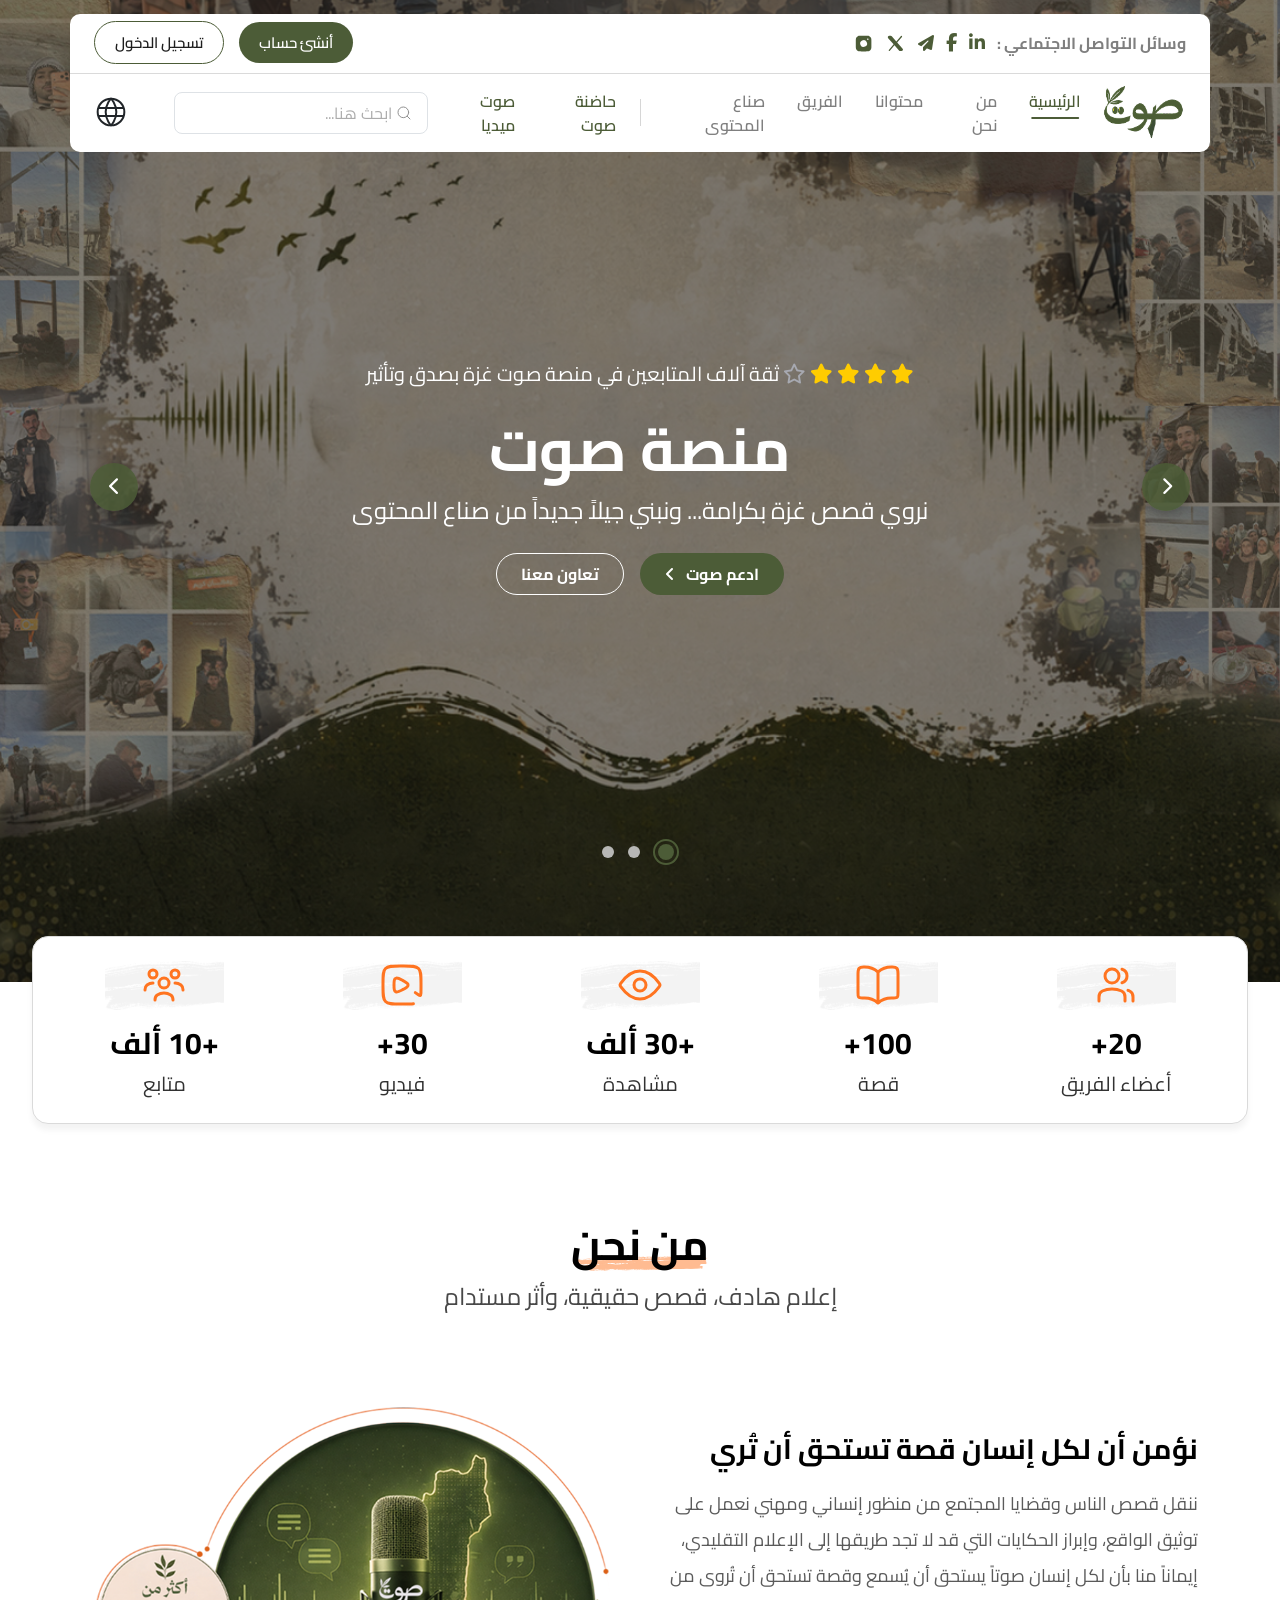
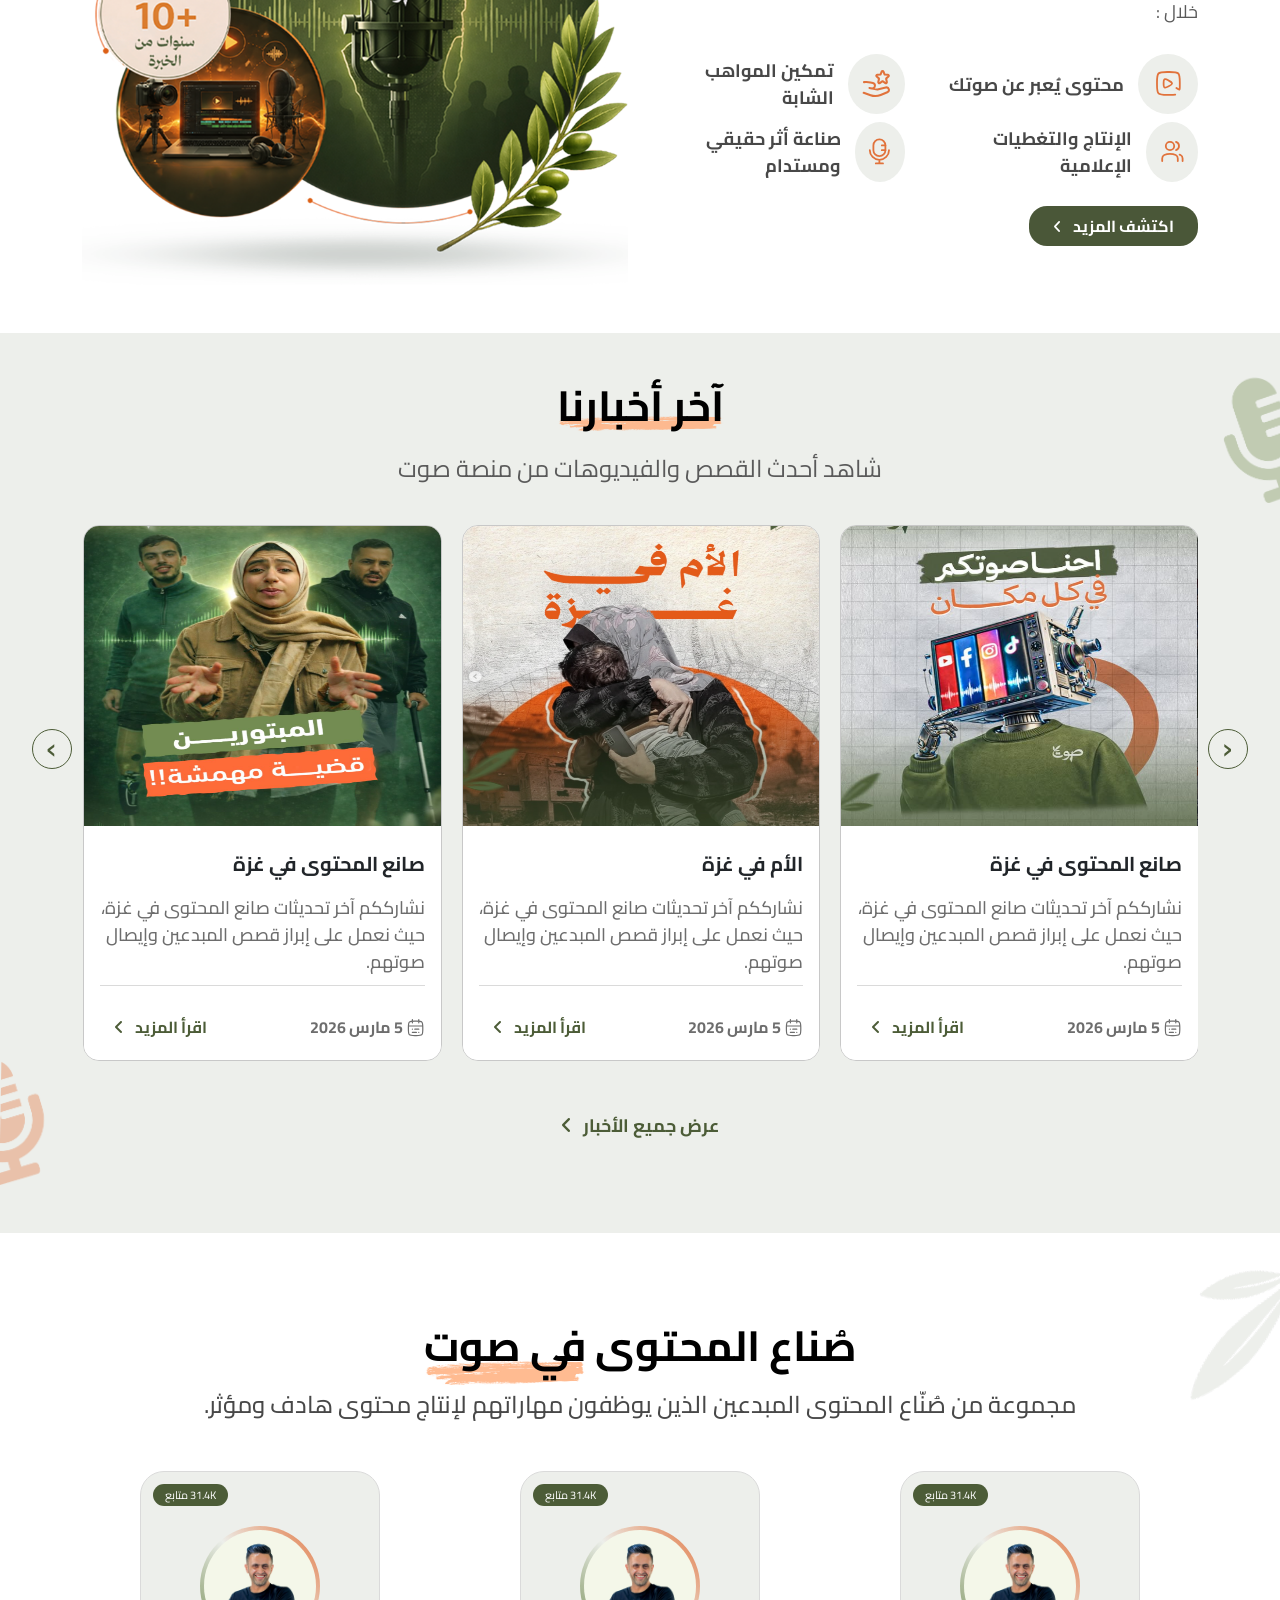
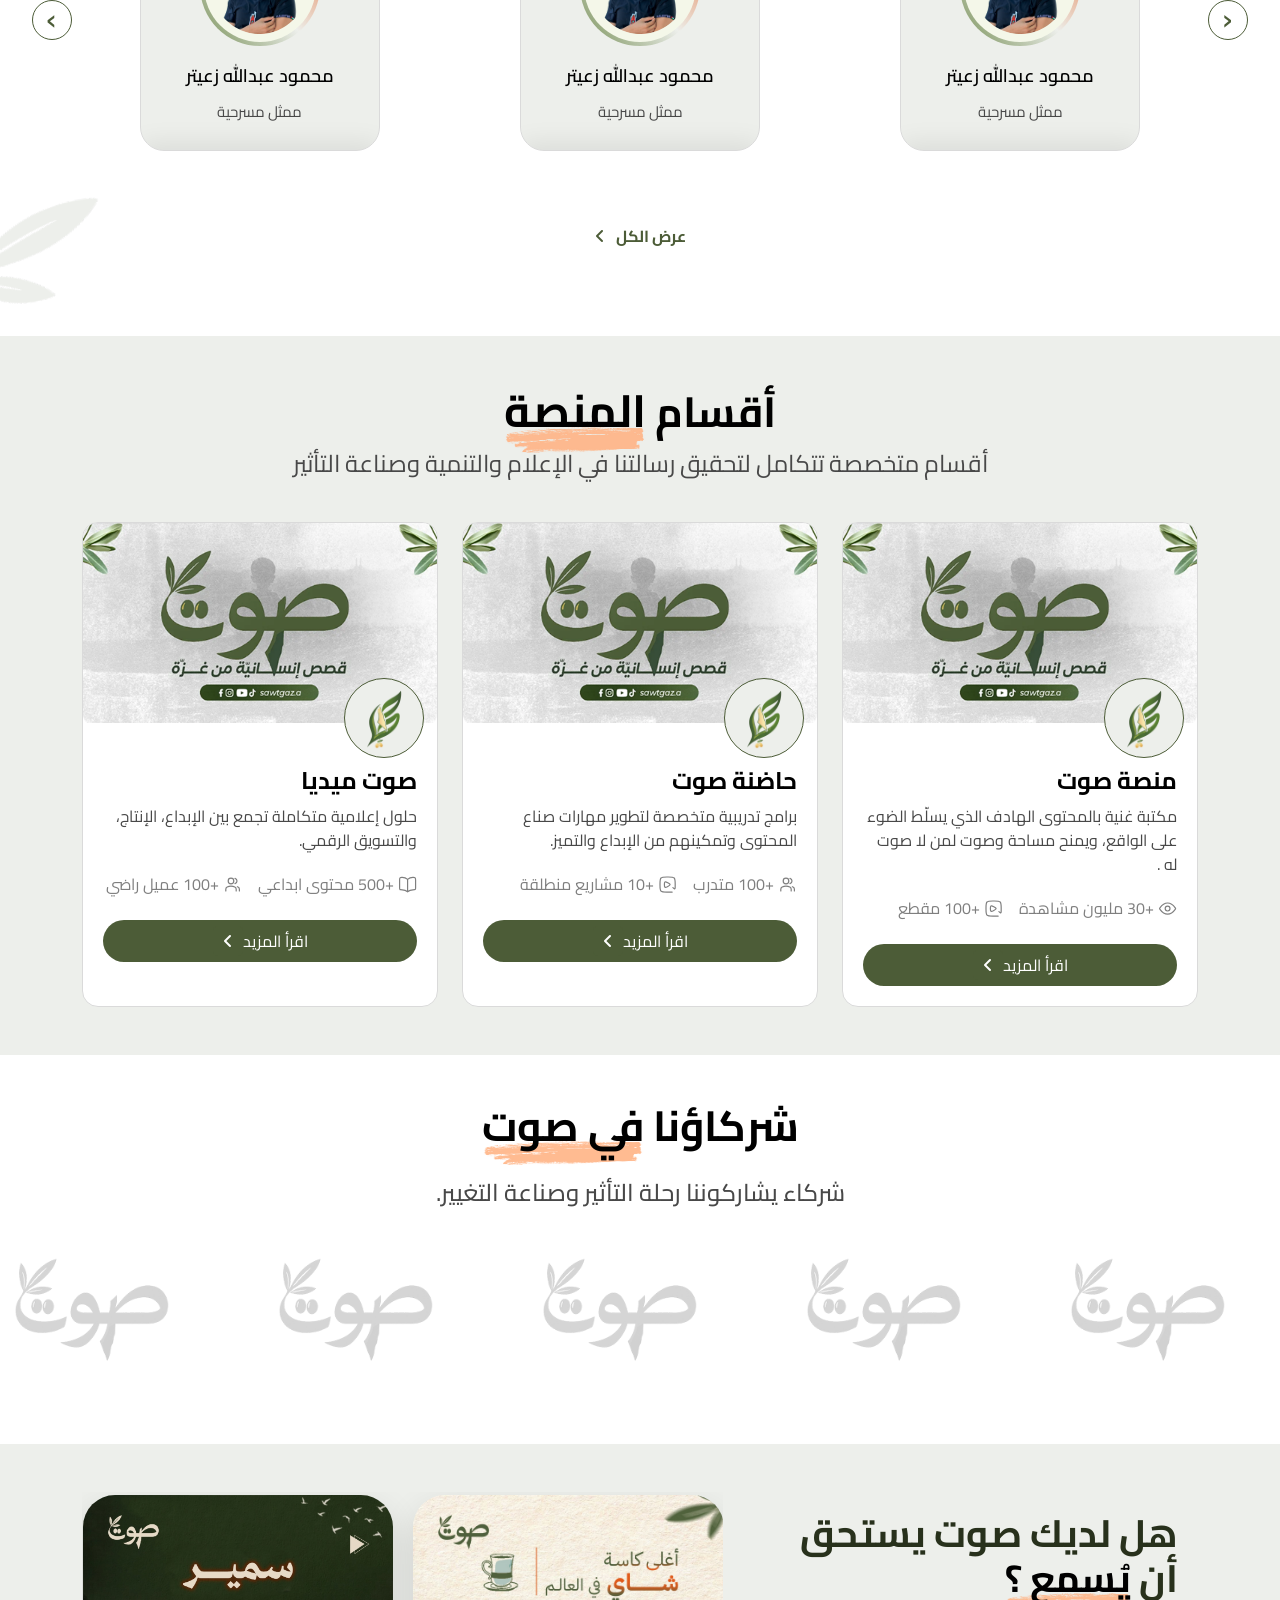
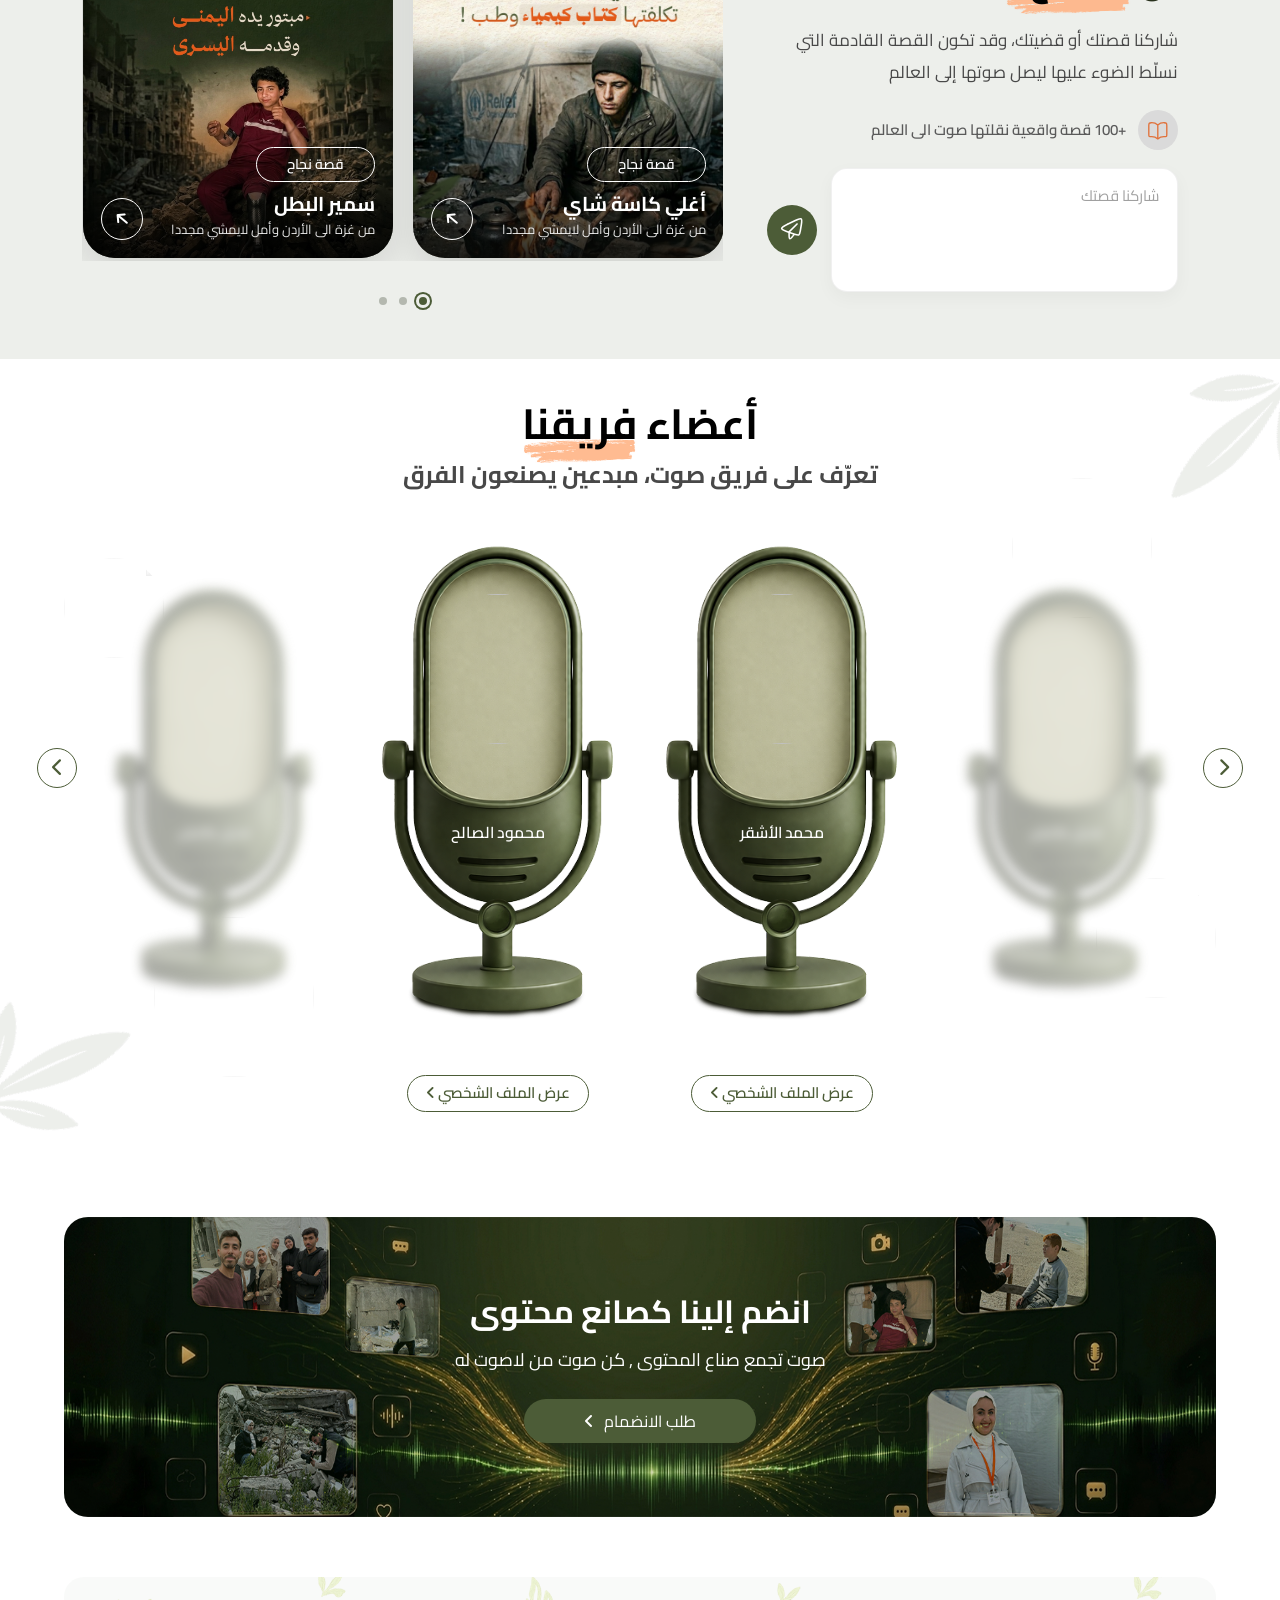
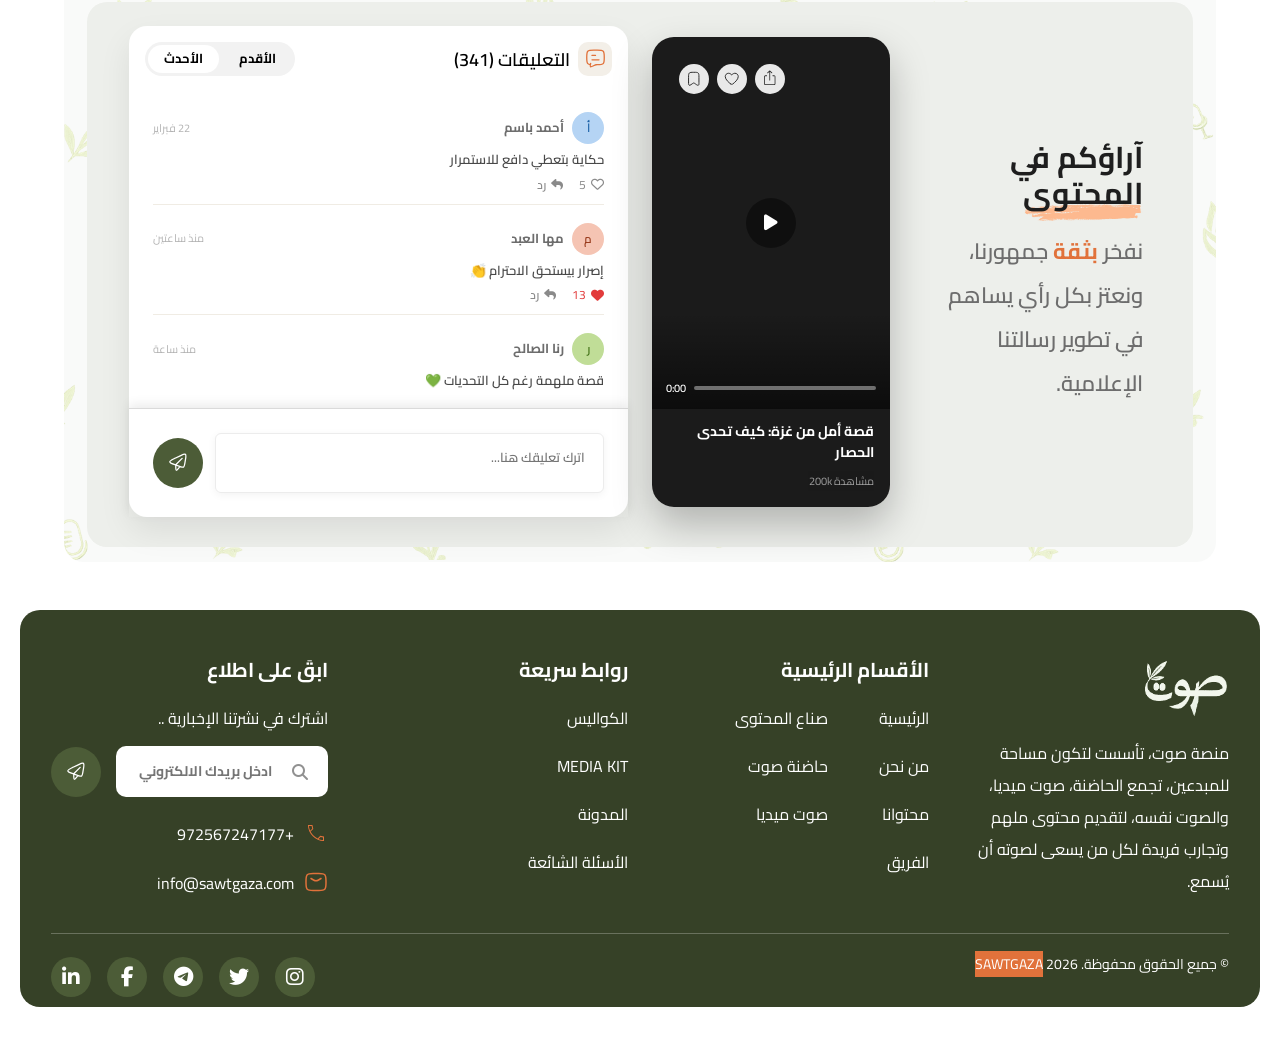
==== commit 2a0d1711: "edit about page and make it responsive" ====
--- a/index.html
+++ b/index.html
@@ -65,6 +65,7 @@
       href="https://cdn.jsdelivr.net/npm/flag-icons@7.2.3/css/flag-icons.min.css"
     />
     <link rel="stylesheet" href="assets/css/style.css" />
+    <link rel="stylesheet" href="assets/css/search.css" />
   </head>
 
   <body>
@@ -333,6 +334,64 @@
           </div>
         </nav>
 
+        <!-- Mobile search panel (revealed by the mobile search icon) -->
+        <div class="mobile-search-panel d-lg-none" id="mobileSearchPanel">
+          <form class="mobile-search-form container" role="search">
+            <button
+              type="button"
+              class="mobile-search-close"
+              id="mobileSearchClose"
+              aria-label="إغلاق"
+            >
+              <svg
+                xmlns="http://www.w3.org/2000/svg"
+                width="1.25em"
+                height="1.25em"
+                viewBox="0 0 24 24"
+              >
+                <path
+                  fill="none"
+                  stroke="rgba(76, 92, 55, 1)"
+                  stroke-linecap="round"
+                  stroke-linejoin="round"
+                  stroke-width="1.5"
+                  d="M6 6l12 12M18 6L6 18"
+                />
+              </svg>
+            </button>
+            <input
+              type="search"
+              class="form-control mobile-search-input"
+              id="mobileSearchInput"
+              placeholder="ابحث هنا..."
+              data-i18n-placeholder="search_placeholder"
+              aria-label="بحث"
+            />
+            <button
+              type="submit"
+              class="mobile-search-submit"
+              aria-label="بحث"
+            >
+              <svg
+                xmlns="http://www.w3.org/2000/svg"
+                width="1.25em"
+                height="1.25em"
+                viewBox="0 0 24 24"
+              >
+                <path d="M0 0h24v24H0z" fill="none" />
+                <path
+                  fill="none"
+                  stroke="#fff"
+                  stroke-linecap="round"
+                  stroke-linejoin="round"
+                  stroke-width="1.5"
+                  d="m17 17l4 4m-2-10a8 8 0 1 0-16 0a8 8 0 0 0 16 0"
+                />
+              </svg>
+            </button>
+          </form>
+        </div>
+
         <div id="heroCarousel" class="carousel slide" data-bs-ride="carousel">
           <div class="carousel-indicators">
             <div>
@@ -627,7 +686,7 @@
                 </svg>
               </i>
 
-              <h3 class="font-mob-22">
+              <h3 class="counter font-mob-22">
                 +30 <span data-i18n="one_thousand"></span>
               </h3>
               <p class="mb-0" data-i18n="stat_views">مشاهدة</p>
@@ -692,7 +751,7 @@
                   </g>
                 </svg>
               </i>
-              <h3 class="font-mob-22">
+              <h3 class="counter font-mob-22">
                 +10 <span data-i18n="one_thousand"></span>
               </h3>
 
@@ -3818,6 +3877,7 @@
     ></script>
     <script src="assets/js/script.js"></script>
     <script src="assets/js/translate.js"></script>
+    <script src="assets/js/search.js"></script>
     <script src="https://cdnjs.cloudflare.com/ajax/libs/jquery/3.6.0/jquery.min.js"></script>
     <script src="https://cdnjs.cloudflare.com/ajax/libs/OwlCarousel2/2.3.4/owl.carousel.min.js"></script>
 
@@ -3885,6 +3945,16 @@
             },
           },
         });
+      });
+
+      // الجوال: النقر على بطاقة صانع المحتوى يكشف نبذته (بدل الـ hover)
+      $(document).on("click", ".creators-carousel2 .main-container", function (e) {
+        if (window.innerWidth > 992) return; // على الشاشات الكبيرة يكفي الـ hover
+        e.preventDefault();
+        var card = $(this);
+        // أغلق باقي البطاقات المفتوحة أولاً
+        $(".creators-carousel2 .main-container").not(card).removeClass("is-open");
+        card.toggleClass("is-open");
       });
 
       $(document).ready(function () {
--- a/assets/css/style.css
+++ b/assets/css/style.css
@@ -2759,7 +2759,7 @@
   }
   .review-reels.reels-container,
   .review-reels .reel-item {
-    height: 460px !important;
+    height: 560px !important;
   }
   .review-reels.reels-container {
     margin-right: auto !important;
@@ -4929,6 +4929,223 @@
   }
 }
 
+/* Mobile: breadcrumb sits on a white bar directly under the navbar */
+@media (max-width: 767.98px) {
+  .sawt-story-section {
+    padding: 0px 0px 40px !important;
+  }
+  .footer-shell {
+    margin-top: 50px !important;
+  }
+
+  .about-header {
+    background-image: none !important;
+  }
+  .about-hero {
+    padding: 0;
+  }
+  .about-breadcrumb {
+    display: flex;
+    align-items: center;
+    justify-content: center;
+    gap: 4px;
+    margin: 0 0 24px;
+    padding: 20px 20px;
+    background: #fff;
+    border-top: 1px solid rgba(0, 0, 0, 0.08);
+    font-size: 15px;
+  }
+  .about-breadcrumb a {
+    color: rgba(92, 92, 92, 1) !important;
+    opacity: 1;
+  }
+  .about-breadcrumb-sep {
+    color: rgb(0, 0, 0) !important;
+  }
+  .about-breadcrumb-active {
+    color: rgba(255, 116, 32, 1) !important;
+  }
+  /* Hero heading/description are not shown on mobile */
+  .about-hero-title,
+  .about-hero-desc {
+    display: none;
+  }
+
+  /* About section (من نحن) */
+  .about-sec-content {
+    padding: 0 20px;
+  }
+  .about-sec-title {
+    font-size: 24px !important;
+    margin-top: 16px;
+    margin-bottom: 18px;
+    margin-top: 0px !important;
+  }
+  .about-sec-desc {
+    font-size: 16px !important;
+    line-height: 1.9;
+    text-align: center;
+    text-align: start;
+  }
+  .core-values-section {
+    padding: 90px 0 0px !important;
+  }
+
+  /* Tree image shown as a wide landscape leaf */
+
+  .about-sec-leaf {
+    width: 120px;
+    height: 120px !important;
+    top: 60% !important;
+    right: 0 !important;
+  }
+  .about-sec-leaf img {
+    width: 80px;
+    height: 80px;
+  }
+
+  /* Core values — heading + 2-column card grid */
+  .core-values-head {
+    margin-bottom: 30px;
+  }
+  .core-values-title {
+    font-size: 24px !important;
+    margin-bottom: 14px;
+  }
+  .core-values-subtitle {
+    font-size: 16px !important;
+  }
+  .core-values-grid {
+    --bs-gutter-x: 1rem;
+    --bs-gutter-y: 1rem;
+  }
+  .core-values-grid > [class*="col-"] {
+    flex: 0 0 auto;
+    width: 50%;
+  }
+  .value-card {
+    padding: 16px 14px;
+    border-radius: 14px;
+  }
+  .value-card-title {
+    font-size: 17px;
+    margin-bottom: 10px;
+  }
+  .value-card-desc {
+    font-size: 13px;
+    line-height: 1.8;
+  }
+
+  /* About the platform — logo image on top, text below */
+  .about-the-platform {
+    background-image: none !important;
+    padding: 24px 12px !important;
+    margin-top: 20px;
+  }
+  .about-the-platform-card {
+    padding: 20px 18px;
+  }
+  .about-the-platform-card .about-the-platform-visual {
+    display: flex !important;
+    order: -1;
+    justify-content: center;
+    overflow: visible;
+  }
+  .about-platform-img {
+    width: 100%;
+    max-width: 100%;
+    height: auto;
+    aspect-ratio: 920 / 780;
+    object-fit: cover;
+    object-position: left center;
+    transform: none;
+  }
+  .about-the-platform-content {
+    padding: 8px 6px 0;
+    text-align: center !important;
+  }
+  .about-the-platform-question {
+    font-size: 24px !important;
+    line-height: 1.4;
+    margin-bottom: 16px;
+    padding: 0px 10px;
+  }
+  .about-the-platform-desc {
+    font-size: 16px !important;
+    line-height: 1.9;
+    padding: 0px 10px;
+  }
+
+  /* Sawt story — heading + stacked cards with inline icon */
+  .sawt-story-head {
+    margin-bottom: 28px !important;
+  }
+  .sawt-story-title {
+    font-size: 24px !important;
+    margin-bottom: 8px !important;
+  }
+  .sawt-story-subtitle {
+    font-size: 16px !important;
+  }
+  .sawt-story-grid {
+    --bs-gutter-y: 1.25rem;
+  }
+  .sawt-story-card {
+    display: flex !important;
+    flex-wrap: wrap !important;
+    align-items: center !important;
+    justify-content: flex-start !important;
+    gap: 12px !important;
+    padding: 22px 20px !important;
+    text-align: start !important;
+  }
+  .sawt-story-card-title {
+    order: 1 !important;
+    margin: 0 !important;
+    font-size: 18px !important;
+  }
+  .sawt-story-icon {
+    order: 1 !important;
+    position: static !important;
+    transform: none !important;
+    top: auto !important;
+    left: auto !important;
+    flex: 0 0 auto !important;
+    width: 46px !important;
+    height: 46px !important;
+    font-size: 20px !important;
+    box-shadow: none !important;
+  }
+  .sawt-story-grid {
+    padding-top: 0 !important;
+  }
+
+  [dir="ltr"] .sawt-story-card {
+    direction: ltr !important;
+  }
+
+  .sawt-story-card-desc {
+    order: 3 !important;
+    flex: 0 0 100% !important;
+    width: 100% !important;
+    text-align: start !important;
+    font-size: 14px !important;
+    line-height: 1.8 !important;
+    font-weight: 500 !important;
+  }
+
+  /* Card order to match the design */
+  .sawt-story-grid-col:nth-child(1) {
+    order: 3;
+  }
+  .sawt-story-grid-col:nth-child(2) {
+    order: 1;
+  }
+  .sawt-story-grid-col:nth-child(3) {
+    order: 2;
+  }
+}
+
 .about_desc {
   font-size: 21px;
   color: rgba(72, 72, 72, 1);
@@ -4945,7 +5162,7 @@
 .about-sec-img {
   width: 100%;
   height: 100%;
-  min-height: 350px !important;
+  min-height: 210px !important;
   border-radius: 150px 0px 150px 0px;
   border: 5px solid rgba(135, 146, 121, 1);
   box-shadow: rgba(0, 0, 0, 0.32) 5px 5px 5px;
@@ -5058,7 +5275,7 @@
 
 @media (max-width: 991px) {
   .about-platform-img {
-    width: 100%;
+    width: 90%;
     transform: none;
   }
 }
@@ -6030,10 +6247,6 @@
     max-width: 200px;
     /* height: auto; */
     bottom: 0;
-  }
-
-  .about-sec {
-    margin-top: 0px !important;
   }
 
   .about-the-platform {
@@ -6367,7 +6580,8 @@
   pointer-events: none;
 }
 
-.content-section .main-container:hover .front-face-img::after {
+.content-section .main-container:hover .front-face-img::after,
+.content-section .main-container.is-open .front-face-img::after {
   opacity: 1;
 }
 
@@ -6386,7 +6600,8 @@
   z-index: 3;
 }
 
-.content-section .main-container:hover .hover-overlay {
+.content-section .main-container:hover .hover-overlay,
+.content-section .main-container.is-open .hover-overlay {
   transform: translateY(0);
 }
 
@@ -6653,6 +6868,11 @@
   .carousel-caption-custom .gray-star {
     font-size: 12px;
   }
+  /* force the trust text onto its own line, below the stars */
+  .carousel-caption-custom .hero-subtitle {
+    flex-basis: 100%;
+    margin-top: 8px;
+  }
   .hero-subtitle {
     font-size: 12px !important;
     margin-bottom: 0;
@@ -6804,6 +7024,8 @@
     font-size: 20px;
     color: #1e1e1e;
     margin-bottom: 12px;
+    margin-right: 5px;
+    margin-left: 5px;
   }
 
   .sout-mobile-desc {
@@ -6811,6 +7033,8 @@
     line-height: 2;
     color: rgba(90, 90, 90, 1);
     margin-bottom: 24px;
+    margin-right: 5px;
+    margin-left: 5px;
   }
 
   /* شبكة المزايا 2×2 — تتجاوز قاعدة .feature-item{width:100%} العامة */
@@ -7081,6 +7305,14 @@
     margin-bottom: 20px;
   }
 
+  .about-sec {
+    margin-top: -20px !important;
+  }
+
+  .value-card-icon {
+    font-size: 20px !important;
+  }
+
   .rs-count {
     order: 3;
     margin-bottom: 24px;
@@ -7099,6 +7331,17 @@
      (شارة "قصة نجاح" والعنوان) لأن ‎.rs-card‎ فيها ‎overflow:hidden‎ */
   .real-stories-carousel .item {
     height: auto;
+  }
+
+  .core-values-head {
+    margin: 0 auto 30px !important;
+  }
+
+  .value-card-title {
+    font-size: 16px;
+  }
+  .value-card-desc {
+    font-size: 13px;
   }
 
   .rs-card-bg {
@@ -7180,10 +7423,18 @@
     width: 90%;
     margin: 0px auto 0px auto !important;
   }
+
+  .join-us-banner-about {
+    min-height: 230px;
+  }
 }
 
 /* ===== قسم "انضم إلينا كصانع محتوى" — نسخة الجوال (index.html) ===== */
 @media (max-width: 767.98px) {
+  .about-join-us-section {
+    margin-bottom: 20px !important;
+  }
+
   .join-us-banner {
     min-height: 160px;
   }
@@ -7282,7 +7533,7 @@
   }
 
   .reels-container {
-    width: 100%;
+    width: 85%;
   }
 
   /* بطاقة التعليقات: خلفية بيضاء بلا حدود وبلا ظل */
@@ -7426,6 +7677,7 @@
     margin: 0;
     font-size: 13px;
     white-space: nowrap;
+    color: white !important;
   }
 }
 
@@ -7832,7 +8084,7 @@
 }
 
 /* Custom country dropdown menu */
-[dir='ltr'] .join-country-menu {
+[dir="ltr"] .join-country-menu {
   left: 0;
 }
 
--- a/assets/css/search.css
+++ b/assets/css/search.css
@@ -0,0 +1,131 @@
+/* =========================================================
+   Sawt — Search (shared across index / about / content)
+   ---------------------------------------------------------
+   - Mobile search icon reveals a slide-down input
+   - Submitting the search jumps to the matching word on the
+     current page and highlights it
+   ========================================================= */
+
+/* Mobile search icon: hidden on tablet/desktop, shown on phones */
+.mobile-nav-search {
+  display: none;
+  background: transparent;
+  border: none;
+  box-shadow: none;
+  padding: 0;
+}
+
+/* Slide-down search panel under the header (mobile only) */
+.mobile-search-panel {
+  display: none;
+  background: #fff;
+  border-bottom: 1px solid rgba(76, 92, 55, 0.15);
+  box-shadow: 0 6px 16px rgba(0, 0, 0, 0.06);
+  overflow: hidden;
+  max-height: 0;
+  opacity: 0;
+  transition: max-height 0.25s ease, opacity 0.2s ease, padding 0.25s ease;
+  padding: 0;
+}
+
+.mobile-search-panel.open {
+  max-height: 120px;
+  opacity: 1;
+  padding: 10px 0;
+}
+
+.mobile-search-form {
+  display: flex;
+  align-items: center;
+  gap: 8px;
+}
+
+.mobile-search-form .mobile-search-input {
+  flex: 1 1 auto;
+  border-radius: 8px !important;
+  border: 1px solid rgba(76, 92, 55, 0.35);
+  padding: 0.5rem 0.75rem;
+}
+
+.mobile-search-form .mobile-search-input:focus {
+  border-color: rgba(76, 92, 55, 0.9);
+  box-shadow: 0 0 0 0.15rem rgba(76, 92, 55, 0.15);
+  outline: none;
+}
+
+.mobile-search-form .mobile-search-submit,
+.mobile-search-form .mobile-search-close {
+  flex: 0 0 auto;
+  display: inline-flex;
+  align-items: center;
+  justify-content: center;
+  width: 40px;
+  height: 40px;
+  border: none;
+  border-radius: 8px;
+  cursor: pointer;
+}
+
+.mobile-search-form .mobile-search-submit {
+  background: rgba(76, 92, 55, 1);
+}
+
+.mobile-search-form .mobile-search-close {
+  background: transparent;
+}
+
+@media (max-width: 767.98px) {
+  .mobile-nav-search {
+    display: inline-flex !important;
+    align-items: center;
+    justify-content: center;
+  }
+  .mobile-search-panel {
+    display: block;
+  }
+}
+
+/* Highlighted match on the page after a search */
+mark.search-highlight {
+  background: #ffe27a;
+  color: inherit;
+  padding: 0 2px;
+  border-radius: 3px;
+  animation: searchPulse 1.2s ease 1;
+}
+
+@keyframes searchPulse {
+  0% {
+    box-shadow: 0 0 0 0 rgba(255, 176, 32, 0.7);
+  }
+  70% {
+    box-shadow: 0 0 0 10px rgba(255, 176, 32, 0);
+  }
+  100% {
+    box-shadow: 0 0 0 0 rgba(255, 176, 32, 0);
+  }
+}
+
+/* Small non-blocking toast for "no results on this page" */
+.search-toast {
+  position: fixed;
+  left: 50%;
+  bottom: 24px;
+  transform: translateX(-50%) translateY(20px);
+  background: rgba(30, 30, 30, 0.92);
+  color: #fff;
+  padding: 10px 18px;
+  border-radius: 24px;
+  font-size: 14px;
+  z-index: 3000;
+  opacity: 0;
+  pointer-events: none;
+  transition: opacity 0.25s ease, transform 0.25s ease;
+  max-width: 90vw;
+  text-align: center;
+}
+
+.search-toast.show {
+  opacity: 1;
+  transform: translateX(-50%) translateY(0);
+}
